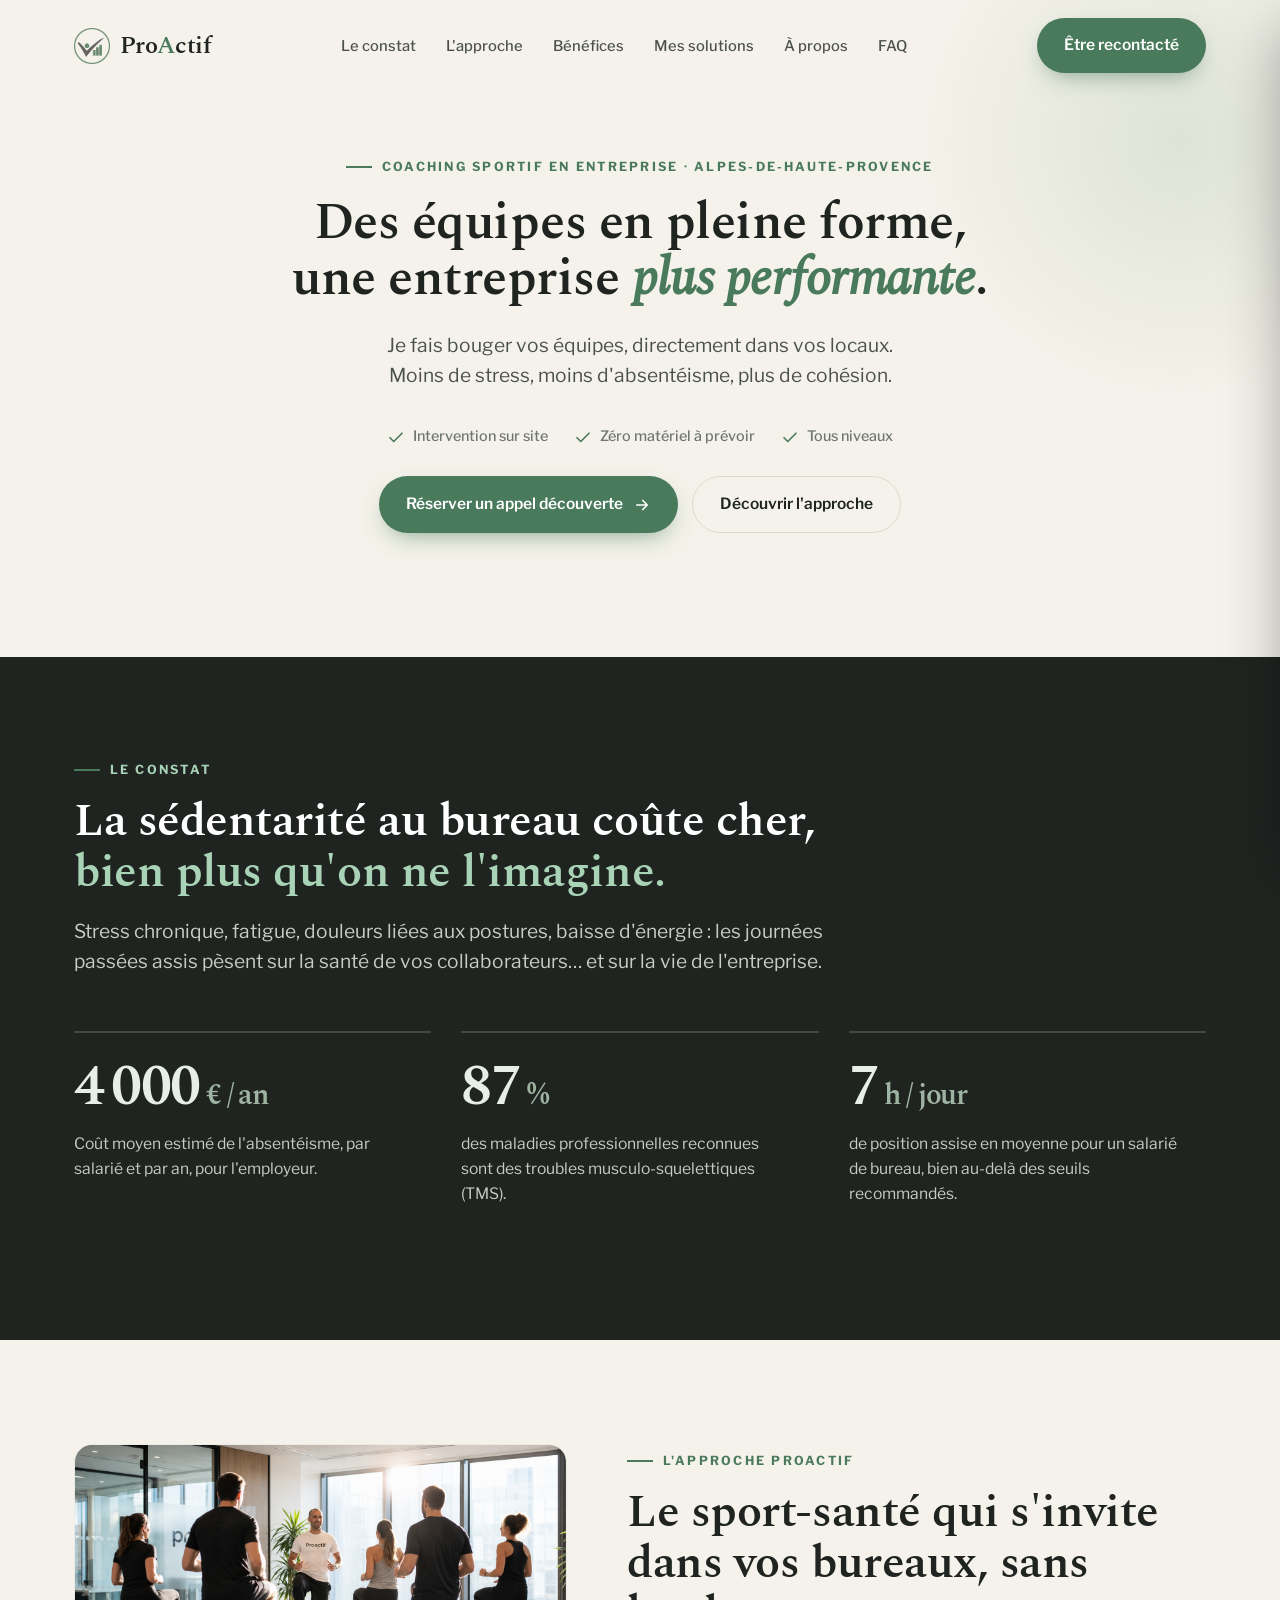
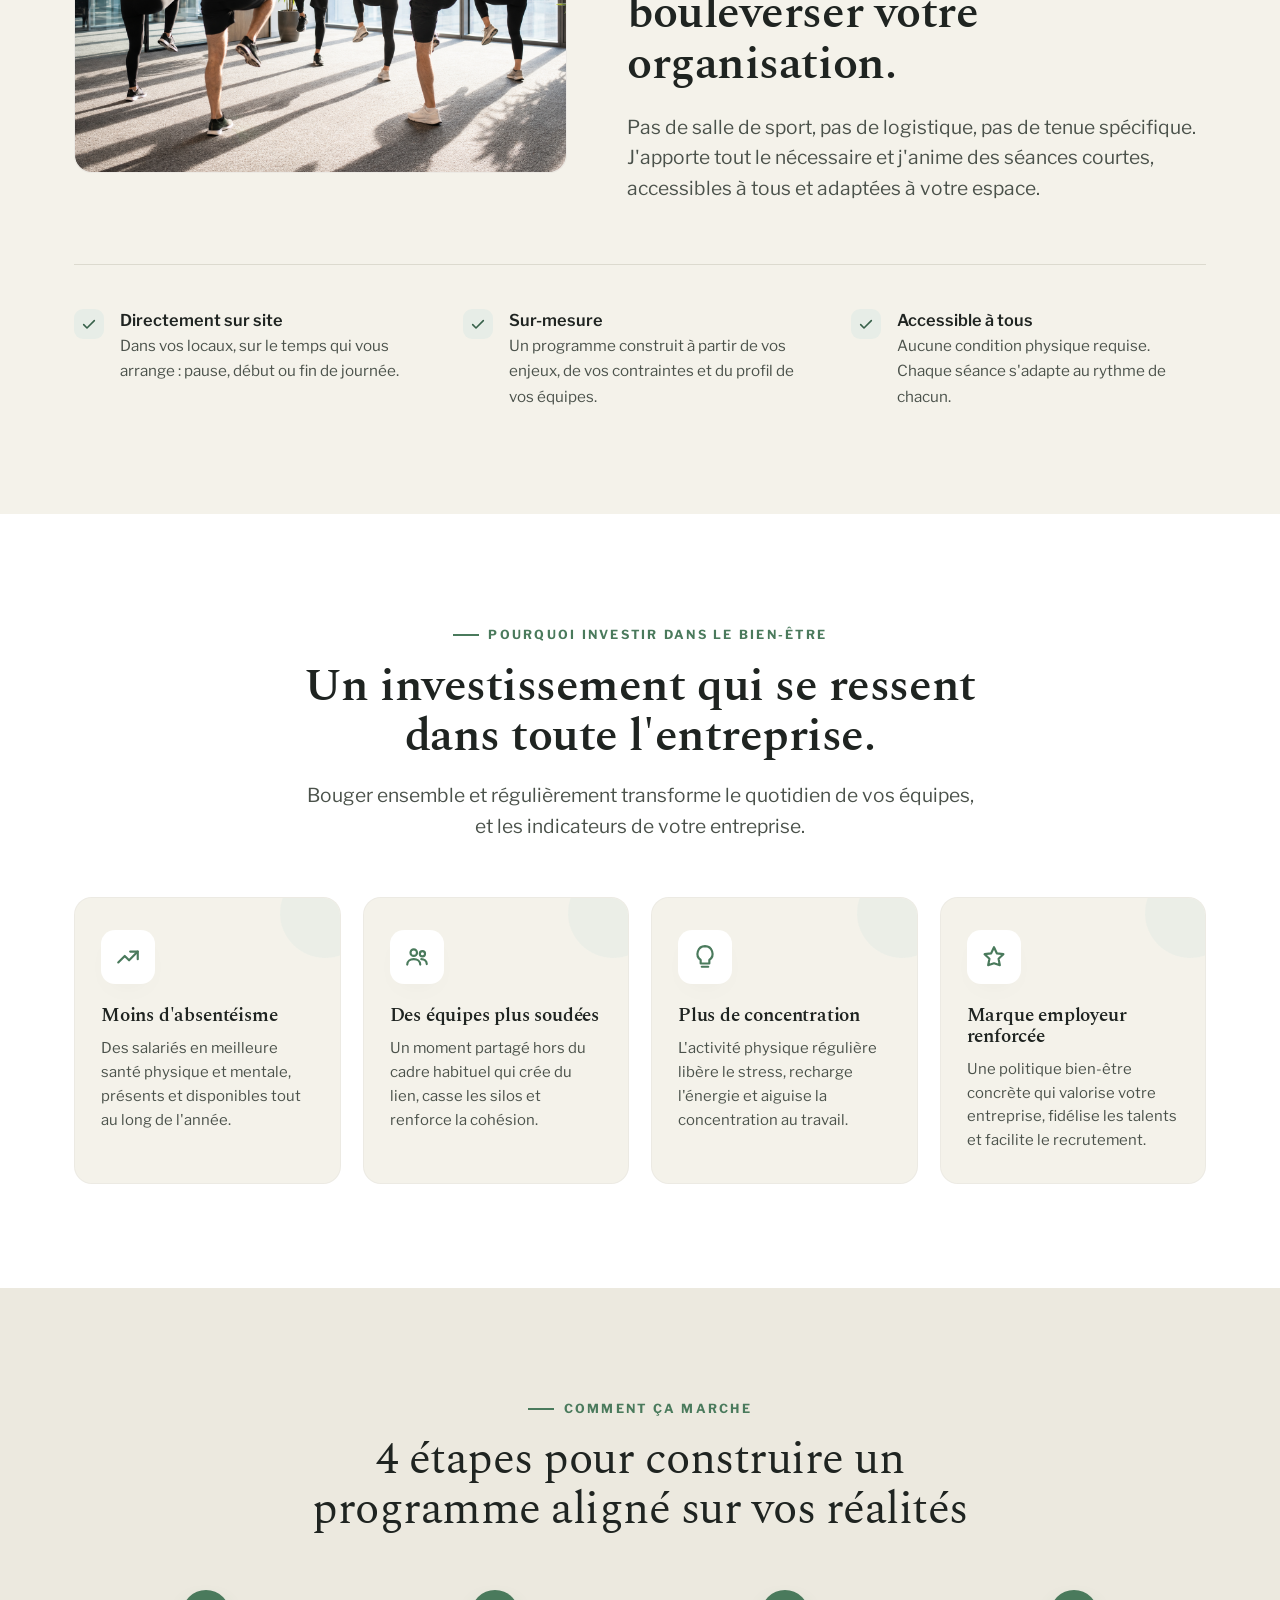
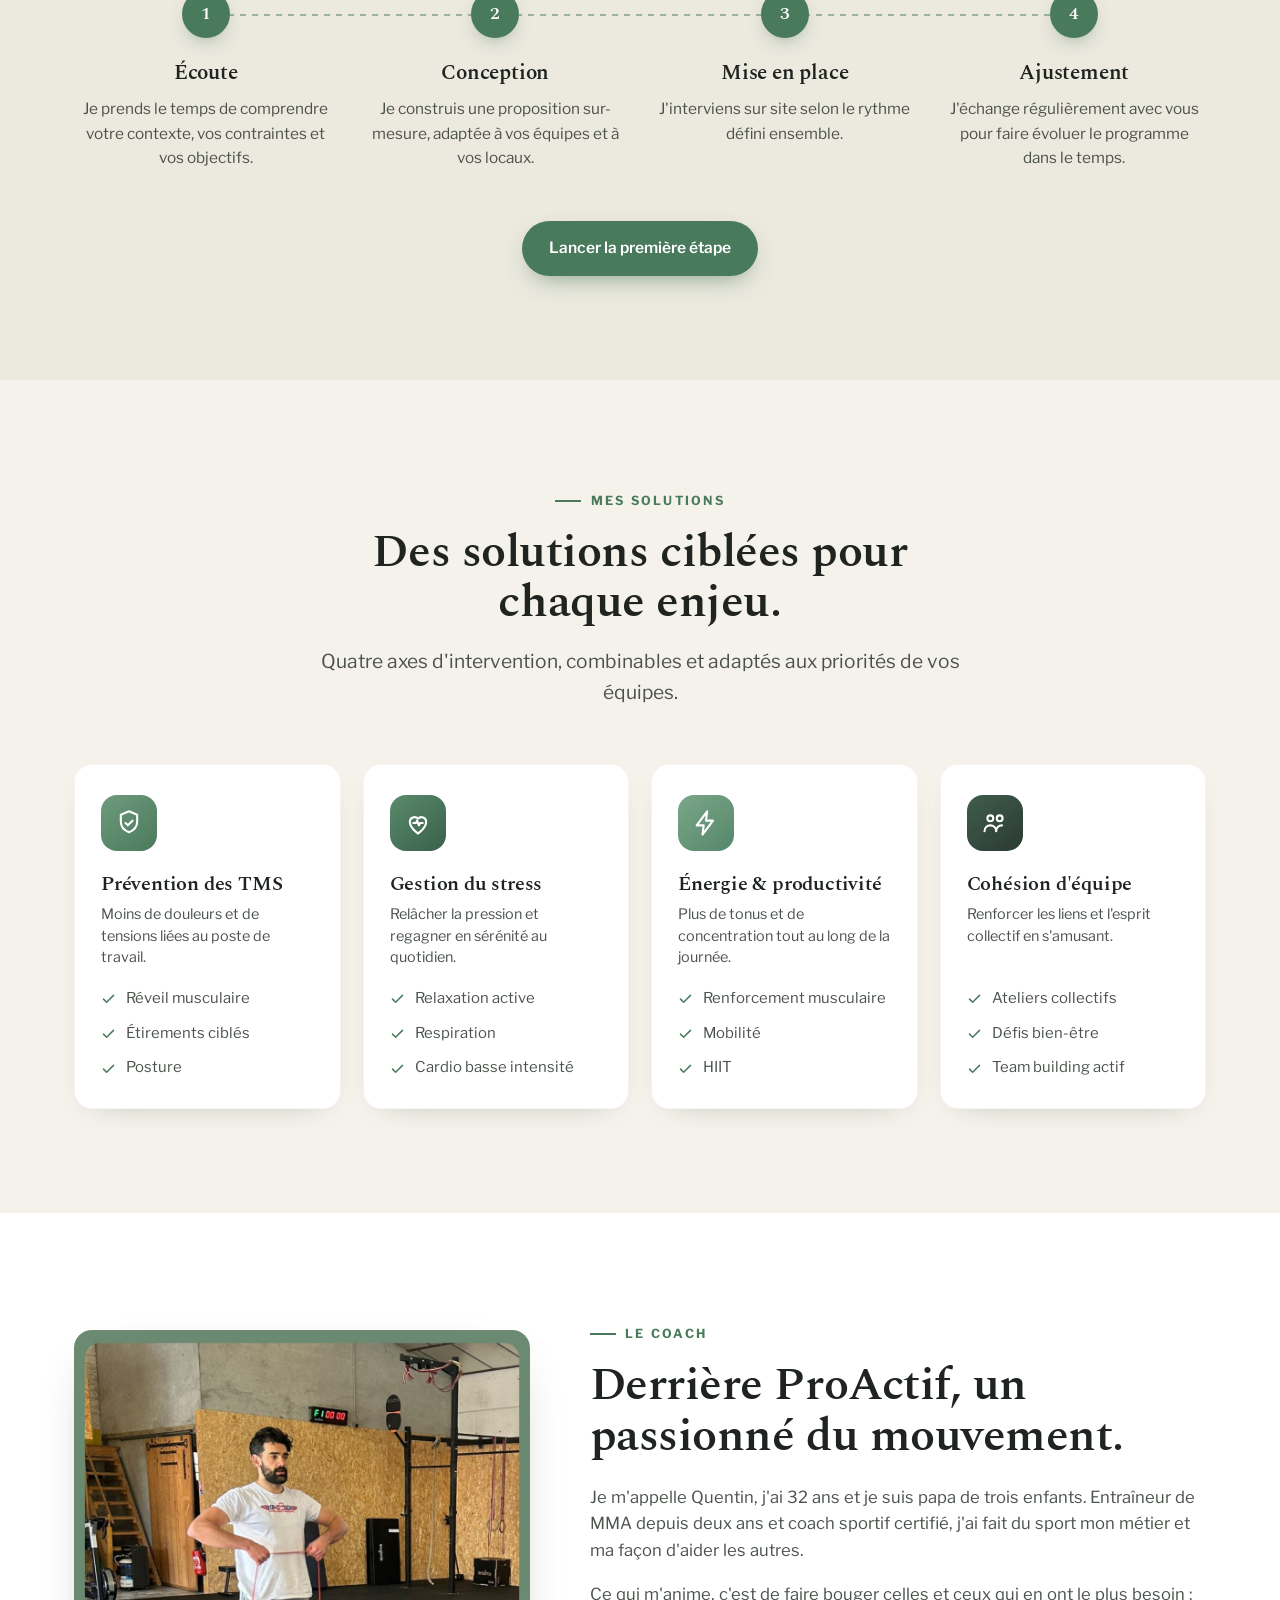
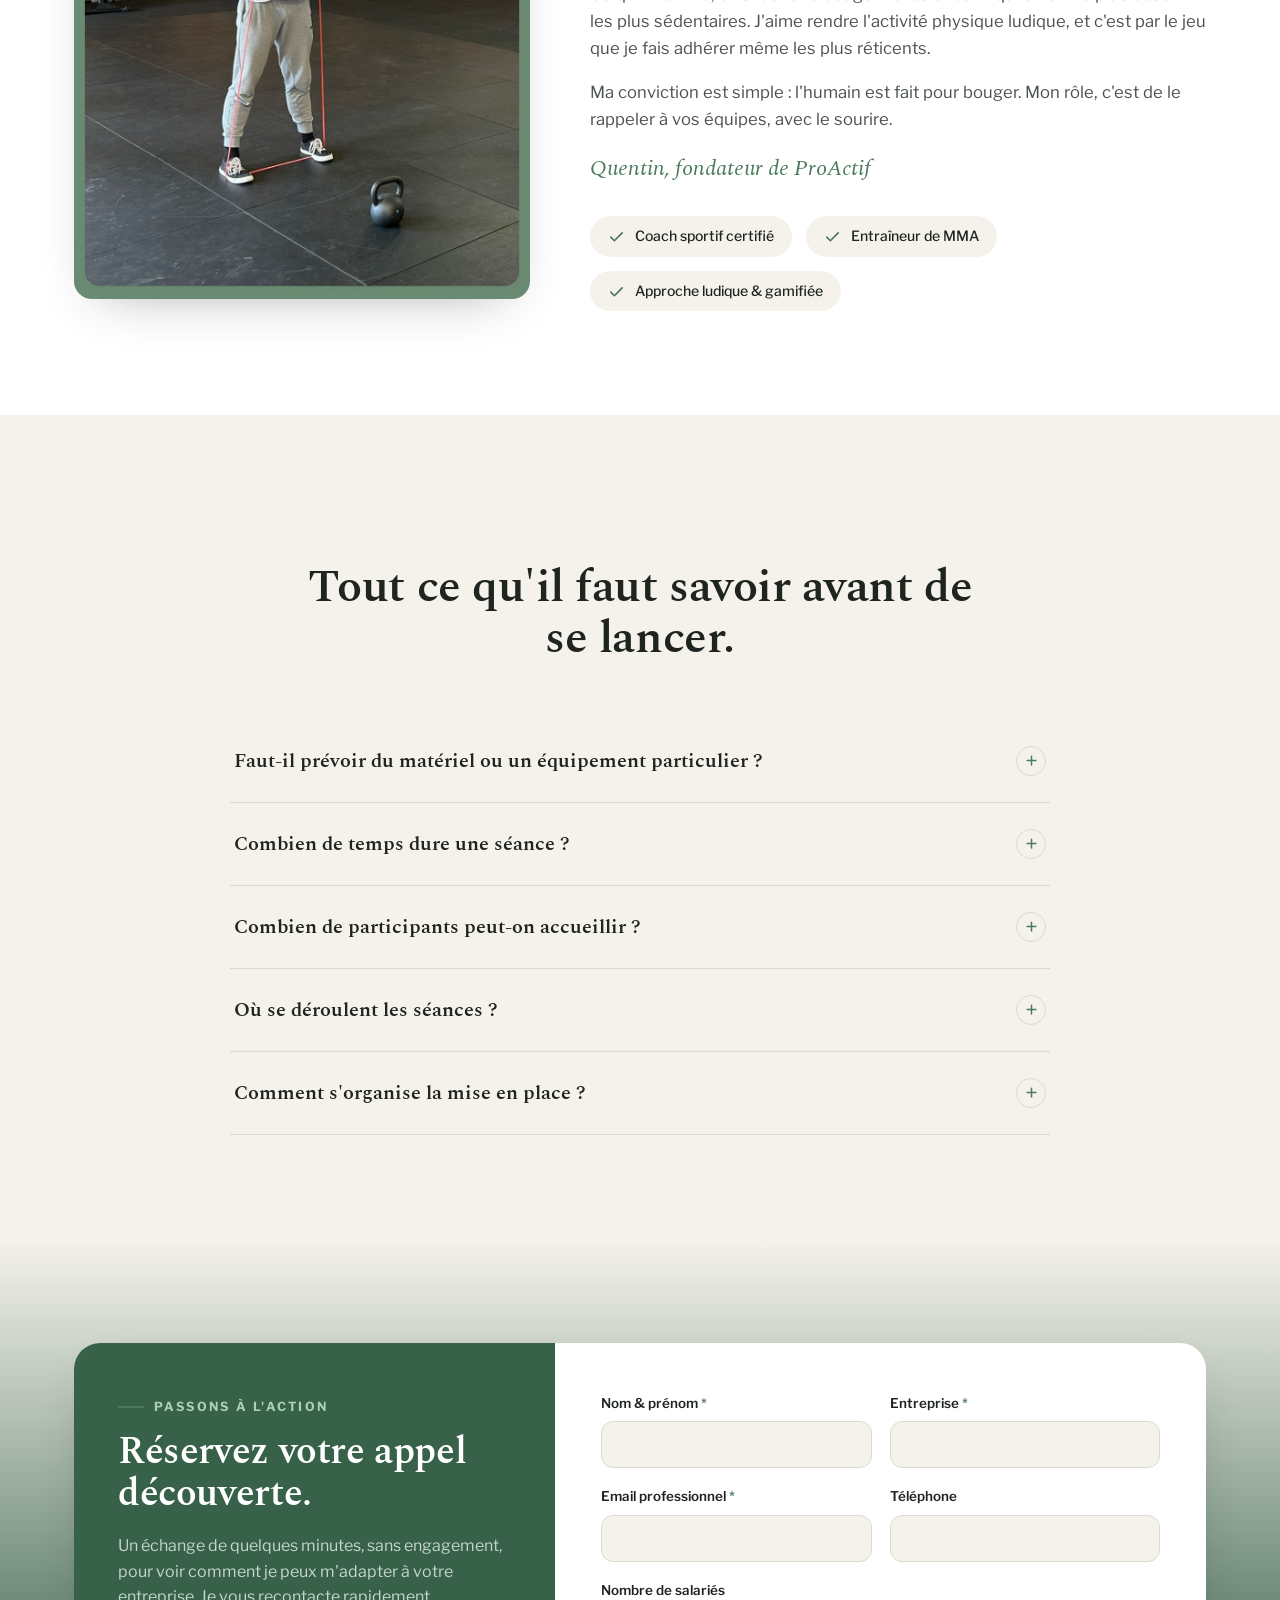
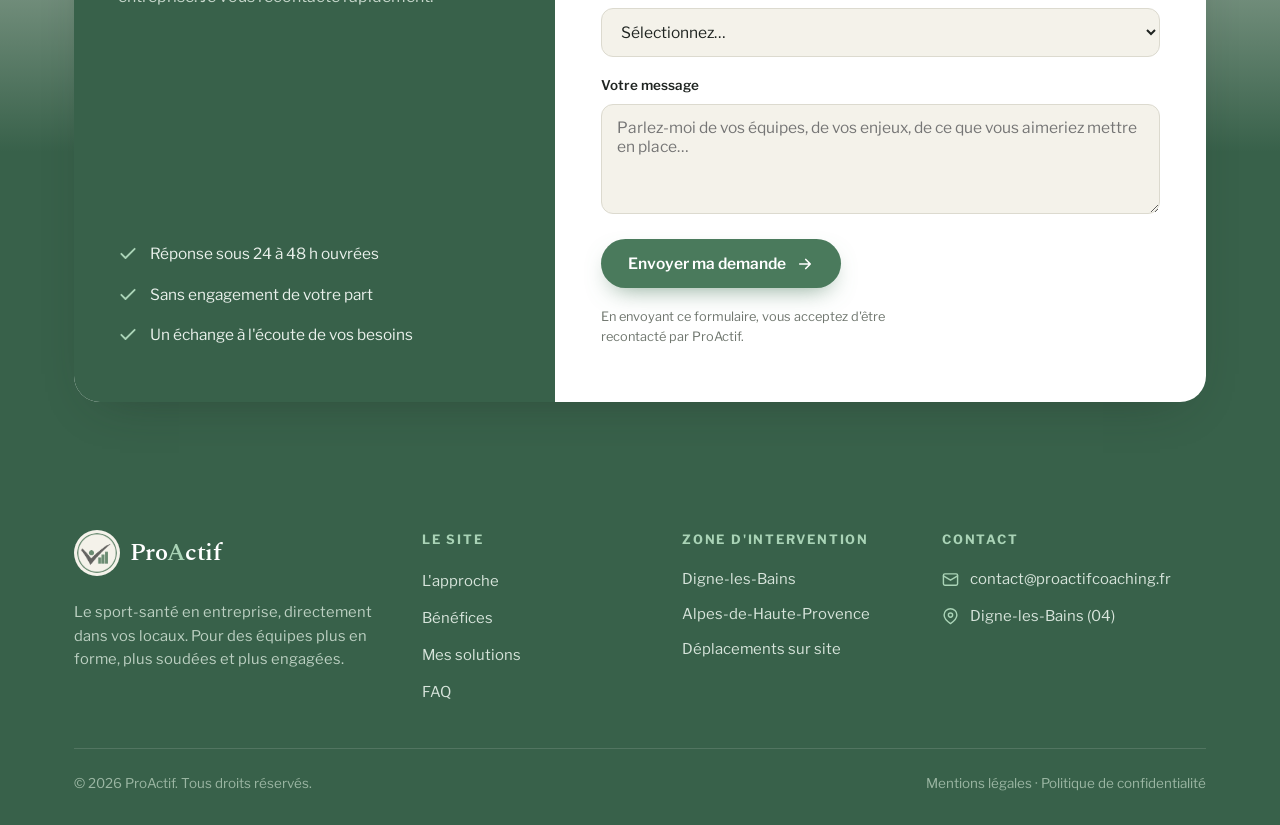
==== index.html @ 28e34057 "Retire le numero de telephone du site (non publie a la demande) Co-Authored-By: Claude Opus 4.8 <nor" ====
<!DOCTYPE html>
<html lang="fr">
<head>
<meta charset="UTF-8" />
<meta name="viewport" content="width=device-width, initial-scale=1.0" />
<meta name="google-site-verification" content="a2hM3xSmkwA9PFb4IS84Dh7Z_Mzz0i9jHQiiD2huwcw" />
<title>ProActif — Le sport en entreprise qui fait du bien à vos équipes</title>
<link rel="icon" type="image/png" href="/favicon.png" />
<link rel="shortcut icon" type="image/png" href="/favicon.png" />
<link rel="apple-touch-icon" href="/favicon.png" />
<meta name="description" content="ProActif intervient sur site pour animer des séances d'activité physique avec vos équipes. Moins de stress, moins d'absentéisme, plus de cohésion. Digne-les-Bains & Alpes-de-Haute-Provence." />

<!-- ============================================================
     POLICES — Spectral (serif display) + Libre Franklin (sans)
     ============================================================ -->
<link rel="stylesheet" href="/fonts/fonts.css" />

<style>
/* ============================================================
   1. TOKENS — Couleurs, typo, espacements de la marque ProActif
   ============================================================ */
:root{
  /* Palette */
  --green:        #4a7a5c;   /* vert ProActif (logo, accents) */
  --green-deep:   #38614a;   /* vert foncé (hover, fonds) */
  --green-soft:   #e7ede7;   /* vert très clair (fonds de cartes) */
  --green-tint:   #d8e2d9;
  --ink:          #1f2421;   /* anthracite (texte principal) */
  --ink-soft:     #4b524b;   /* texte secondaire */
  --muted:        #6f766e;   /* texte tertiaire */
  --cream:        #f4f2ea;   /* fond crème */
  --cream-deep:   #ece9df;
  --white:        #ffffff;
  --line:         #dcdacf;   /* filets / séparateurs */

  /* Typo */
  --serif: "Spectral", Georgia, "Times New Roman", serif;
  --sans:  "Libre Franklin", -apple-system, BlinkMacSystemFont, "Segoe UI", sans-serif;

  /* Mise en page */
  --maxw: 1180px;
  --radius: 18px;
  --radius-sm: 12px;
  --shadow: 0 18px 50px -28px rgba(31,36,33,.45);
  --shadow-soft: 0 10px 30px -22px rgba(31,36,33,.4);
  --ease: cubic-bezier(.22,.61,.36,1);
}

/* ============================================================
   2. RESET & BASE
   ============================================================ */
*{box-sizing:border-box;margin:0;padding:0}
html{scroll-behavior:smooth}
@media (prefers-reduced-motion: reduce){html{scroll-behavior:auto}}
body{
  font-family:var(--sans);
  color:var(--ink);
  background:var(--cream);
  line-height:1.6;
  -webkit-font-smoothing:antialiased;
  text-rendering:optimizeLegibility;
  overflow-x:hidden;
}
img{display:block;max-width:100%}
a{color:inherit;text-decoration:none}
button{font-family:inherit;cursor:pointer;border:none;background:none}
::selection{background:var(--green);color:#fff}

.wrap{max-width:var(--maxw);margin:0 auto;padding:0 24px}
section{position:relative}

/* Eyebrow / labels en capitales (style des intertitres de la marque) */
.eyebrow{
  font-family:var(--sans);
  font-weight:700;
  font-size:.78rem;
  letter-spacing:.18em;
  text-transform:uppercase;
  color:var(--green);
  display:inline-flex;
  align-items:center;
  gap:.6rem;
}
.eyebrow::before{
  content:"";width:26px;height:2px;background:var(--green);display:inline-block;
}

/* Titres */
h1,h2,h3{font-family:var(--serif);font-weight:600;line-height:1.1;letter-spacing:-.01em;color:var(--ink)}
.h-display{font-size:clamp(2.4rem,5.2vw,4.1rem);font-weight:600}
.h-section{font-size:clamp(1.9rem,3.6vw,2.9rem)}
.lead{font-size:clamp(1.05rem,1.5vw,1.25rem);color:var(--ink-soft);max-width:60ch}
.serif-em{color:var(--green);font-style:italic}

/* ============================================================
   3. BOUTONS — micro-interactions
   ============================================================ */
.btn{
  display:inline-flex;align-items:center;justify-content:center;gap:.6rem;
  font-family:var(--sans);font-weight:600;font-size:.97rem;
  padding:.95rem 1.7rem;border-radius:100px;
  transition:transform .25s var(--ease),box-shadow .25s var(--ease),background .25s var(--ease),color .25s var(--ease);
  will-change:transform;white-space:nowrap;
}
.btn svg{width:18px;height:18px;transition:transform .25s var(--ease)}
.btn-primary{background:var(--green);color:#fff;box-shadow:0 10px 24px -10px rgba(74,122,92,.7)}
.btn-primary:hover{background:var(--green-deep);transform:translateY(-2px);box-shadow:0 16px 30px -10px rgba(56,97,74,.65)}
.btn-primary:hover svg{transform:translateX(4px)}
.btn-ghost{background:transparent;color:var(--ink);border:1.5px solid var(--line)}
.btn-ghost:hover{border-color:var(--green);color:var(--green);transform:translateY(-2px)}
.btn-light{background:#fff;color:var(--ink);box-shadow:var(--shadow-soft)}
.btn-light:hover{transform:translateY(-2px);color:var(--green)}
.btn-on-dark{background:#fff;color:var(--green-deep)}
.btn-on-dark:hover{transform:translateY(-2px);box-shadow:0 16px 30px -12px rgba(0,0,0,.4)}

/* ============================================================
   4. LOGO / WORDMARK ProActif
   ============================================================ */
.brand{display:inline-flex;align-items:center;gap:.62rem}
.brand .word{font-family:var(--serif);font-weight:600;font-size:1.5rem;letter-spacing:-.02em;color:var(--ink);line-height:1}
.brand .word b{font-weight:600;color:var(--green)} /* le A en vert */
.brand .mark{width:36px;height:36px;flex:none;display:block}

/* ============================================================
   5. HEADER (sticky)
   ============================================================ */
header.site{
  position:fixed;top:0;left:0;right:0;z-index:100;
  transition:background .3s var(--ease),box-shadow .3s var(--ease),padding .3s var(--ease);
  padding:18px 0;
}
header.site.scrolled{
  background:rgba(244,242,234,.88);
  backdrop-filter:blur(14px);-webkit-backdrop-filter:blur(14px);
  box-shadow:0 1px 0 rgba(31,36,33,.07);
  padding:11px 0;
}
.nav-row{display:flex;align-items:center;justify-content:space-between;gap:24px}
.nav-links{display:flex;align-items:center;gap:30px;list-style:none}
.nav-links a{
  font-size:.92rem;font-weight:500;color:var(--ink-soft);position:relative;padding:4px 0;
  transition:color .2s var(--ease);
}
.nav-links a::after{
  content:"";position:absolute;left:0;bottom:-2px;height:2px;width:0;background:var(--green);
  transition:width .28s var(--ease);
}
.nav-links a:hover,.nav-links a.active{color:var(--ink)}
.nav-links a:hover::after,.nav-links a.active::after{width:100%}
.nav-cta{display:flex;align-items:center;gap:14px}

/* Hamburger mobile */
.burger{display:none;width:42px;height:42px;border-radius:10px;flex-direction:column;justify-content:center;align-items:center;gap:5px}
.burger span{width:22px;height:2px;background:var(--ink);border-radius:2px;transition:transform .3s var(--ease),opacity .3s var(--ease)}
.burger.open span:nth-child(1){transform:translateY(7px) rotate(45deg)}
.burger.open span:nth-child(2){opacity:0}
.burger.open span:nth-child(3){transform:translateY(-7px) rotate(-45deg)}

/* Menu mobile (drawer) */
.mobile-menu{
  position:fixed;inset:0 0 0 auto;width:min(86vw,360px);z-index:99;
  background:var(--cream);box-shadow:-20px 0 60px -30px rgba(0,0,0,.4);
  transform:translateX(100%);transition:transform .4s var(--ease);
  padding:96px 30px 40px;display:flex;flex-direction:column;gap:6px;
}
.mobile-menu.open{transform:translateX(0)}
.mobile-menu a{padding:14px 0;font-size:1.15rem;font-family:var(--serif);border-bottom:1px solid var(--line);color:var(--ink)}
.mobile-menu .btn{margin-top:20px}
.scrim{position:fixed;inset:0;background:rgba(31,36,33,.4);z-index:98;opacity:0;visibility:hidden;transition:opacity .3s,visibility .3s}
.scrim.open{opacity:1;visibility:visible}

/* ============================================================
   6. HERO
   ============================================================ */
.hero{padding:150px 0 90px;position:relative;overflow:hidden}
.hero-grid{display:block}
.hero-text{max-width:860px;margin:0 auto;text-align:center}
.hero .h-display{font-size:clamp(2.1rem,4.4vw,3.2rem)}
.hero-text .eyebrow{justify-content:center}
.hero .lead{margin-left:auto;margin-right:auto}
.hero-ctas{justify-content:center}
.hero-trust{justify-content:center}
.hero h1{margin:18px 0 22px}
.hero .lead{margin-bottom:34px}
.hero-ctas{display:flex;flex-wrap:wrap;gap:14px;margin-bottom:34px}
.hero-trust{display:flex;flex-wrap:wrap;gap:26px;align-items:center;color:var(--muted);font-size:.9rem;margin-bottom:28px}
.hero-trust .item{display:flex;align-items:center;gap:.5rem;font-weight:500}
.hero-trust svg{width:18px;height:18px;color:var(--green);flex:none}

.hero-visual{position:relative}
.hero-visual .frame{
  border-radius:var(--radius);overflow:hidden;background:#fff;
  box-shadow:var(--shadow);border:1px solid rgba(0,0,0,.04);
}
.hero-visual .frame img{width:100%;height:100%;object-fit:cover}
/* badge flottant sur le visuel */
.float-badge{
  position:absolute;left:-26px;bottom:34px;background:#fff;border-radius:16px;
  padding:16px 20px;box-shadow:var(--shadow);display:flex;align-items:center;gap:14px;
  border:1px solid rgba(0,0,0,.04);
}
.float-badge .num{font-family:var(--serif);font-size:1.9rem;color:var(--green);font-weight:600;line-height:1}
.float-badge .lbl{font-size:.78rem;color:var(--ink-soft);font-weight:500;max-width:13ch;line-height:1.3}
.hero-blob{position:absolute;width:520px;height:520px;border-radius:50%;background:radial-gradient(circle,rgba(74,122,92,.13),transparent 70%);top:-120px;right:-160px;z-index:-1}

/* ============================================================
   7. PROBLÈME (chiffres)
   ============================================================ */
.problem{padding:96px 0;background:var(--ink);color:#eef0ec}
.problem h2{color:#fff}
.problem .lead{color:#c7ccc6}
.problem-head{max-width:760px;margin-bottom:54px}
.stat-grid{display:grid;grid-template-columns:repeat(3,1fr);gap:30px}
.stat{
  border-top:2px solid rgba(255,255,255,.16);padding-top:26px;
}
.stat .big{font-family:var(--serif);font-size:clamp(2.6rem,5vw,3.6rem);font-weight:600;color:var(--green-soft);line-height:1;letter-spacing:-.02em}
.stat .big .unit{font-size:.5em;color:#9fb3a2}
.stat .desc{margin-top:14px;color:#c7ccc6;font-size:.98rem;max-width:30ch}
.problem .source{margin-top:38px;font-size:.8rem;color:#8d948c;font-style:italic}

/* ============================================================
   8. SOLUTION
   ============================================================ */
.solution{padding:104px 0}
.solution-grid{display:grid;grid-template-columns:.92fr 1.08fr;gap:60px;align-items:start}
.solution h2{margin:16px 0 22px}
.sol-list{list-style:none;display:flex;flex-direction:column;gap:18px;margin-top:30px}
.sol-list.sol-list-row{
  display:grid;grid-template-columns:repeat(3,1fr);gap:34px;
  margin-top:60px;padding-top:42px;border-top:1px solid var(--line);
}
.sol-list li{display:flex;gap:16px;align-items:flex-start}
.sol-list .tick{flex:none;width:30px;height:30px;border-radius:9px;background:var(--green-soft);display:grid;place-items:center;margin-top:2px}
.sol-list .tick svg{width:16px;height:16px;color:var(--green-deep)}
.sol-list strong{display:block;font-weight:600;color:var(--ink);font-size:1.02rem}
.sol-list span{color:var(--ink-soft);font-size:.95rem}

.sol-visual{position:relative;border-radius:var(--radius);overflow:hidden}
/* placeholder image clairement identifié */
.ph{
  position:relative;border-radius:var(--radius);overflow:hidden;
  background:
    repeating-linear-gradient(135deg,var(--cream-deep) 0 14px,var(--cream) 14px 28px);
  border:1px dashed var(--line);
  display:grid;place-items:center;color:var(--muted);
}
.ph .ph-tag{
  font-family:"SFMono-Regular",ui-monospace,Menlo,Consolas,monospace;
  font-size:.78rem;letter-spacing:.02em;background:rgba(255,255,255,.82);
  padding:8px 14px;border-radius:8px;border:1px solid var(--line);color:var(--ink-soft);
  text-align:center;max-width:80%;
}

/* ============================================================
   9. BÉNÉFICES (cartes)
   ============================================================ */
.benefits{padding:104px 0;background:var(--white)}
.section-head{max-width:680px;margin:0 auto 56px;text-align:center}
.section-head .lead{margin:18px auto 0}
.bene-grid{display:grid;grid-template-columns:repeat(4,1fr);gap:22px}
.bcard{
  background:var(--cream);border-radius:var(--radius);padding:32px 26px 30px;
  border:1px solid rgba(0,0,0,.03);position:relative;overflow:hidden;
  transition:transform .35s var(--ease),box-shadow .35s var(--ease);
}
.bcard:hover{transform:translateY(-6px);box-shadow:var(--shadow)}
.bcard .ic{width:54px;height:54px;border-radius:14px;background:#fff;display:grid;place-items:center;margin-bottom:22px;box-shadow:var(--shadow-soft)}
.bcard .ic svg{width:26px;height:26px;color:var(--green)}
.bcard h3{font-size:1.18rem;margin-bottom:10px}
.bcard p{font-size:.93rem;color:var(--ink-soft)}
.bcard .corner{position:absolute;right:-30px;top:-30px;width:90px;height:90px;border-radius:50%;background:var(--green-soft);opacity:.6;transition:transform .4s var(--ease)}
.bcard:hover .corner{transform:scale(1.5)}
.bcard>*{position:relative;z-index:1}

/* ============================================================
   10. COMMENT ÇA MARCHE (étapes)
   ============================================================ */
.process{padding:104px 0;background:var(--cream-deep)}
.steps{display:grid;grid-template-columns:repeat(4,1fr);gap:26px;position:relative;margin-top:54px}
.step{position:relative;text-align:center}
.step .n{
  font-family:var(--serif);font-size:1.1rem;font-weight:600;color:#fff;
  width:48px;height:48px;border-radius:50%;background:var(--green);display:grid;place-items:center;
  margin:0 auto 24px;position:relative;z-index:2;box-shadow:0 8px 20px -10px rgba(74,122,92,.8);
}
.step h3{font-size:1.3rem;margin-bottom:12px}
.step p{color:var(--ink-soft);font-size:.96rem;max-width:24ch;margin-left:auto;margin-right:auto}
/* ligne pointillée entre étapes */
.steps::before{
  content:"";position:absolute;top:24px;left:12.5%;right:12.5%;height:2px;
  background-image:linear-gradient(to right,var(--green) 50%,transparent 0);
  background-size:12px 2px;background-repeat:repeat-x;opacity:.5;z-index:1;
}

/* ============================================================
   11. FORMATS DE SÉANCES (cartes)
   ============================================================ */
.formats{padding:104px 0}
.fmt-grid{display:grid;grid-template-columns:repeat(4,1fr);gap:22px}
.fcard{
  background:var(--white);border-radius:var(--radius);
  box-shadow:var(--shadow-soft);border:1px solid rgba(0,0,0,.04);
  display:flex;flex-direction:column;padding:30px 26px 28px;
  transition:transform .35s var(--ease),box-shadow .35s var(--ease);
}
.fcard:hover{transform:translateY(-6px);box-shadow:var(--shadow)}
.fcard .chip{width:56px;height:56px;border-radius:16px;display:grid;place-items:center;margin-bottom:22px}
.fcard .chip.g1{background:linear-gradient(140deg,#6f9a7d,#4a7a5c)}
.fcard .chip.g2{background:linear-gradient(140deg,#5b8a6c,#38614a)}
.fcard .chip.g3{background:linear-gradient(140deg,#7aa688,#56876a)}
.fcard .chip.g4{background:linear-gradient(140deg,#3f5d4d,#2b3a31)}
.fcard .chip svg{width:28px;height:28px;color:#fff}
.fcard h3{font-size:1.22rem;margin-bottom:8px;line-height:1.2}
.fcard .pitch{font-size:.9rem;color:var(--ink-soft);margin-bottom:18px;line-height:1.5}
.fcard ul{list-style:none;display:flex;flex-direction:column;gap:11px;margin-top:auto}
.fcard li{display:flex;gap:10px;align-items:center;font-size:.93rem;color:var(--ink-soft)}
.fcard li svg{width:15px;height:15px;color:var(--green);flex:none}

/* ============================================================
   12. À PROPOS
   ============================================================ */
.about{padding:104px 0;background:var(--white)}
.about-grid{display:grid;grid-template-columns:.85fr 1.15fr;gap:60px;align-items:center}
.about-photo{aspect-ratio:4/5;border-radius:var(--radius)}
.about h2{margin:16px 0 22px}
.about p{color:var(--ink-soft);margin-bottom:18px;font-size:1.04rem}
.about .sign{font-family:var(--serif);font-size:1.4rem;color:var(--green);font-style:italic;margin-top:8px}
.about-creds{display:flex;flex-wrap:wrap;gap:14px;margin-top:30px}
.cred{display:flex;align-items:center;gap:10px;background:var(--cream);border-radius:100px;padding:9px 18px;font-size:.88rem;font-weight:500;color:var(--ink)}
.cred svg{width:17px;height:17px;color:var(--green)}

/* ============================================================
   13. TÉMOIGNAGES
   ============================================================ */
.testimonials{padding:104px 0;background:var(--ink);color:#eef0ec}
.testimonials h2{color:#fff}
.testimonials .section-head .lead{color:#c7ccc6}
.tg{display:grid;grid-template-columns:repeat(3,1fr);gap:24px}
.tcard{
  background:rgba(255,255,255,.05);border:1px solid rgba(255,255,255,.1);
  border-radius:var(--radius);padding:34px 30px;display:flex;flex-direction:column;
}
.tcard .quote-ic{font-family:var(--serif);font-size:3.4rem;line-height:.6;color:var(--green);height:32px}
.tcard blockquote{font-size:1.02rem;color:#e3e6e1;margin:14px 0 26px;flex:1;line-height:1.6}
.tcard .who{display:flex;align-items:center;gap:14px;margin-top:auto}
.tcard .ava{width:46px;height:46px;border-radius:50%;flex:none;background:repeating-linear-gradient(135deg,#3a463d 0 8px,#2f3a32 8px 16px);display:grid;place-items:center;font-family:ui-monospace,monospace;font-size:.6rem;color:#8d948c;text-align:center}
.tcard .who .nm{font-weight:600;color:#fff;font-size:.95rem;font-family:var(--sans)}
.tcard .who .rl{font-size:.82rem;color:#9fa69e}

/* ============================================================
   14. FAQ
   ============================================================ */
.faq{padding:104px 0}
.faq-wrap{max-width:820px;margin:0 auto}
.faq-item{border-bottom:1px solid var(--line)}
.faq-q{
  width:100%;display:flex;align-items:center;justify-content:space-between;gap:20px;
  padding:26px 4px;text-align:left;font-family:var(--serif);font-size:1.22rem;color:var(--ink);font-weight:600;
}
.faq-q .pm{flex:none;width:30px;height:30px;border-radius:50%;border:1.5px solid var(--line);display:grid;place-items:center;transition:background .25s,border-color .25s,transform .3s var(--ease)}
.faq-q .pm svg{width:15px;height:15px;color:var(--green);transition:transform .3s var(--ease)}
.faq-item.open .faq-q .pm{background:var(--green);border-color:var(--green)}
.faq-item.open .faq-q .pm svg{color:#fff;transform:rotate(45deg)}
.faq-a{overflow:hidden;max-height:0;transition:max-height .4s var(--ease)}
.faq-a p{padding:0 4px 26px;color:var(--ink-soft);font-size:1rem;max-width:68ch}

/* ============================================================
   15. CTA FINAL + FORMULAIRE
   ============================================================ */
.contact{padding:104px 0 0;background:linear-gradient(180deg,var(--cream),var(--green-deep) 62%)}
.contact-card{
  background:#fff;border-radius:26px;box-shadow:var(--shadow);overflow:hidden;
  display:grid;grid-template-columns:.85fr 1.15fr;
}
.contact-aside{background:var(--green-deep);color:#eaf1ec;padding:54px 44px;display:flex;flex-direction:column}
.contact-aside h2{color:#fff;font-size:clamp(1.8rem,3vw,2.4rem);margin-bottom:18px}
.contact-aside p{color:#c5d6ca;margin-bottom:30px}
.contact-aside .pts{list-style:none;display:flex;flex-direction:column;gap:16px;margin-top:auto}
.contact-aside .pts li{display:flex;gap:12px;align-items:flex-start;font-size:.96rem;color:#eaf1ec}
.contact-aside .pts svg{width:20px;height:20px;color:#a9d3b6;flex:none;margin-top:1px}

.form{padding:50px 46px 54px}
.form .row{display:grid;grid-template-columns:1fr 1fr;gap:18px}
.field{margin-bottom:18px;position:relative}
.field label{display:block;font-size:.84rem;font-weight:600;color:var(--ink);margin-bottom:7px}
.field label .req{color:var(--green)}
.field input,.field select,.field textarea{
  width:100%;font-family:var(--sans);font-size:.97rem;color:var(--ink);
  padding:13px 15px;border:1.5px solid var(--line);border-radius:12px;background:var(--cream);
  transition:border-color .2s,box-shadow .2s,background .2s;
}
.field textarea{resize:vertical;min-height:110px}
.field input:focus,.field select:focus,.field textarea:focus{
  outline:none;border-color:var(--green);background:#fff;box-shadow:0 0 0 4px rgba(74,122,92,.12);
}
.field.err input,.field.err select,.field.err textarea{border-color:#c0533f;background:#fcf2ef}
.field .msg{font-size:.78rem;color:#c0533f;margin-top:6px;display:none}
.field.err .msg{display:block}
.form-submit{margin-top:8px;display:flex;align-items:center;gap:18px;flex-wrap:wrap}
.form-note{font-size:.8rem;color:var(--muted);max-width:34ch}
.form-error{margin-top:14px;font-size:.86rem;color:#c0533f;background:#fcf2ef;border:1px solid #e7c4ba;border-radius:10px;padding:12px 14px}
.form-error a{color:#c0533f;text-decoration:underline}
/* message de confirmation */
.form-success{
  display:none;text-align:center;padding:40px 20px;
}
.form-success.show{display:block;animation:pop .5s var(--ease)}
.form-success .ck{width:74px;height:74px;border-radius:50%;background:var(--green-soft);display:grid;place-items:center;margin:0 auto 22px}
.form-success .ck svg{width:34px;height:34px;color:var(--green-deep)}
.form-success h3{font-size:1.7rem;margin-bottom:12px}
.form-success p{color:var(--ink-soft);max-width:44ch;margin:0 auto}
@keyframes pop{from{opacity:0;transform:scale(.94)}to{opacity:1;transform:scale(1)}}

/* ============================================================
   16. FOOTER
   ============================================================ */
footer.site{background:var(--green-deep);color:#d7e4db;padding:64px 0 30px}
.foot-grid{display:grid;grid-template-columns:1.4fr 1fr 1fr 1.2fr;gap:40px;padding-bottom:44px;border-bottom:1px solid rgba(255,255,255,.13)}
footer .brand .word{color:#fff}
footer .brand .word b{color:#a9d3b6}
footer .brand .mark{width:46px;height:46px;background:var(--cream);border-radius:50%;padding:3px}
.foot-about{margin-top:18px;color:#bcd0c2;font-size:.92rem;max-width:34ch}
footer h4{font-family:var(--sans);font-size:.8rem;letter-spacing:.14em;text-transform:uppercase;color:#a9d3b6;margin-bottom:18px;font-weight:700}
footer ul{list-style:none;display:flex;flex-direction:column;gap:11px}
footer ul a,footer .ci{color:#d7e4db;font-size:.93rem;transition:color .2s}
footer ul a:hover{color:#fff}
.foot-contact .ci{display:flex;gap:11px;align-items:flex-start;margin-bottom:13px}
.foot-contact .ci svg{width:17px;height:17px;color:#a9d3b6;flex:none;margin-top:3px}
.foot-bottom{display:flex;justify-content:space-between;align-items:center;gap:18px;flex-wrap:wrap;padding-top:24px;font-size:.84rem;color:#9bb6a3}
.foot-bottom a{color:#9bb6a3}
.foot-bottom a:hover{color:#fff}

/* ============================================================
   17. ANIMATIONS AU SCROLL
   ============================================================ */
.reveal{opacity:0;transform:translateY(26px);transition:opacity .7s var(--ease),transform .7s var(--ease)}
.reveal.in{opacity:1;transform:none}
.reveal.d1{transition-delay:.08s}
.reveal.d2{transition-delay:.16s}
.reveal.d3{transition-delay:.24s}
.reveal.d4{transition-delay:.32s}
@media (prefers-reduced-motion: reduce){
  .reveal{opacity:1!important;transform:none!important}
}

/* ============================================================
   18. RESPONSIVE
   ============================================================ */
@media (max-width:1000px){
  .hero-grid,.solution-grid,.about-grid{grid-template-columns:1fr;gap:44px}
  .hero-visual{order:-1}
  .bene-grid{grid-template-columns:repeat(2,1fr)}
  .fmt-grid{grid-template-columns:repeat(2,1fr)}
  .contact-card{grid-template-columns:1fr}
}
@media (max-width:860px){
  .nav-links,.nav-cta .btn{display:none}
  .burger{display:flex}
  .stat-grid,.steps,.tg{grid-template-columns:1fr}
  .sol-list.sol-list-row{grid-template-columns:1fr;gap:22px}
  .steps::before{display:none}
  .foot-grid{grid-template-columns:1fr 1fr;gap:34px}
}
@media (max-width:560px){
  .hero{padding:124px 0 70px}
  .bene-grid{grid-template-columns:1fr}
  .fmt-grid{grid-template-columns:1fr}
  .form .row{grid-template-columns:1fr}
  .form,.contact-aside{padding:36px 26px}
  .foot-grid{grid-template-columns:1fr}
  .float-badge{left:0}
}
</style>
</head>
<body>

<!-- ============================================================
     HEADER
     ============================================================ -->
<header class="site" id="site-header">
  <div class="wrap nav-row">
    <a href="#hero" class="brand" aria-label="ProActif — accueil">
      <img class="mark" src="assets/logo-proactif.png" alt="" aria-hidden="true" />
      <span class="word">Pro<b>A</b>ctif</span>
    </a>

    <nav>
      <ul class="nav-links">
        <li><a href="#probleme">Le constat</a></li>
        <li><a href="#solution">L'approche</a></li>
        <li><a href="#benefices">Bénéfices</a></li>
        <li><a href="#formats">Mes solutions</a></li>
        <li><a href="#apropos">À propos</a></li>
        <li><a href="#faq">FAQ</a></li>
      </ul>
    </nav>

    <div class="nav-cta">
      <a href="#contact" class="btn btn-primary">Être recontacté</a>
      <button class="burger" id="burger" aria-label="Ouvrir le menu" aria-expanded="false">
        <span></span><span></span><span></span>
      </button>
    </div>
  </div>
</header>

<!-- Menu mobile -->
<div class="scrim" id="scrim"></div>
<aside class="mobile-menu" id="mobile-menu">
  <a href="#probleme">Le constat</a>
  <a href="#solution">L'approche</a>
  <a href="#benefices">Bénéfices</a>
  <a href="#formats">Mes solutions</a>
  <a href="#apropos">À propos</a>
  <a href="#faq">FAQ</a>
  <a href="#contact" class="btn btn-primary">Réserver un appel découverte</a>
</aside>

<!-- ============================================================
     HERO
     ============================================================ -->
<section class="hero" id="hero">
  <div class="hero-blob"></div>
  <div class="wrap hero-grid">
    <div class="hero-text">
      <span class="eyebrow reveal">Coaching sportif en entreprise · Alpes-de-Haute-Provence</span>
      <h1 class="h-display reveal d1">Des équipes en pleine&nbsp;forme,<br/>une entreprise <span class="serif-em">plus performante</span>.</h1>
      <p class="lead reveal d2">Je fais bouger vos équipes, directement dans vos locaux.<br/>Moins de stress, moins d'absentéisme, plus de cohésion.</p>
      <div class="hero-trust reveal d3">
        <span class="item"><svg viewBox="0 0 24 24" fill="none" stroke="currentColor" stroke-width="2.2" stroke-linecap="round" stroke-linejoin="round"><path d="M20 7L9 18l-5-5"/></svg>Intervention sur site</span>
        <span class="item"><svg viewBox="0 0 24 24" fill="none" stroke="currentColor" stroke-width="2.2" stroke-linecap="round" stroke-linejoin="round"><path d="M20 7L9 18l-5-5"/></svg>Zéro matériel à prévoir</span>
        <span class="item"><svg viewBox="0 0 24 24" fill="none" stroke="currentColor" stroke-width="2.2" stroke-linecap="round" stroke-linejoin="round"><path d="M20 7L9 18l-5-5"/></svg>Tous niveaux</span>
      </div>
      <div class="hero-ctas reveal d4">
        <a href="#contact" class="btn btn-primary">
          Réserver un appel découverte
          <svg viewBox="0 0 24 24" fill="none" stroke="currentColor" stroke-width="2.2" stroke-linecap="round" stroke-linejoin="round"><path d="M5 12h14M13 6l6 6-6 6"/></svg>
        </a>
        <a href="#solution" class="btn btn-ghost">Découvrir l'approche</a>
      </div>
    </div>
  </div>
</section>

<!-- ============================================================
     PROBLÈME — chiffres marquants
     ============================================================ -->
<section class="problem" id="probleme">
  <div class="wrap">
    <div class="problem-head">
      <span class="eyebrow reveal" style="color:#a9d3b6">Le constat</span>
      <h2 class="h-section reveal d1" style="margin-top:16px">La sédentarité au bureau coûte cher, <span style="color:#a9d3b6">bien plus qu'on ne l'imagine.</span></h2>
      <p class="lead reveal d2" style="margin-top:18px">Stress chronique, fatigue, douleurs liées aux postures, baisse d'énergie : les journées passées assis pèsent sur la santé de vos collaborateurs… et sur la vie de l'entreprise.</p>
    </div>
    <div class="stat-grid">
      <div class="stat reveal">
        <div class="big"><span data-count="4000" data-sep>0</span><span class="unit"> € / an</span></div>
        <p class="desc">Coût moyen estimé de l'absentéisme, par salarié et par an, pour l'employeur.</p>
      </div>
      <div class="stat reveal d1">
        <div class="big"><span data-count="87">0</span><span class="unit"> %</span></div>
        <p class="desc">des maladies professionnelles reconnues sont des troubles musculo-squelettiques (TMS).</p>
      </div>
      <div class="stat reveal d2">
        <div class="big"><span data-count="7">0</span><span class="unit"> h / jour</span></div>
        <p class="desc">de position assise en moyenne pour un salarié de bureau, bien au-delà des seuils recommandés.</p>
      </div>
    </div>
    <p class="source reveal">
</p>
  </div>
</section>

<!-- ============================================================
     SOLUTION — l'approche ProActif
     ============================================================ -->
<section class="solution" id="solution">
  <div class="wrap">
    <div class="solution-grid">
    <div class="sol-visual reveal">
      <div class="frame" style="border-radius:var(--radius);overflow:hidden;background:#f6f4ee;box-shadow:var(--shadow);border:1px solid rgba(0,0,0,.04)">
        <img src="assets/approche-seance.png" alt="Séance de sport collective animée par un coach ProActif dans les locaux d'une entreprise" style="width:100%;height:100%;object-fit:cover;display:block" />
      </div>
    </div>
    <div class="sol-text">
      <span class="eyebrow reveal">L'approche ProActif</span>
      <h2 class="h-section reveal d1">Le sport-santé qui s'invite dans vos bureaux, sans bouleverser votre organisation.</h2>
      <p class="lead reveal d2">Pas de salle de sport, pas de logistique, pas de tenue spécifique. 
J'apporte tout le nécessaire et j'anime des séances courtes, accessibles à tous et adaptées à votre espace.</p>
    </div>
    </div>
    <ul class="sol-list sol-list-row">
      <li class="reveal d2"><span class="tick"><svg viewBox="0 0 24 24" fill="none" stroke="currentColor" stroke-width="2.4" stroke-linecap="round" stroke-linejoin="round"><path d="M20 7L9 18l-5-5"/></svg></span><div><strong>Directement sur site</strong><span>Dans vos locaux, sur le temps qui vous arrange : pause, début ou fin de journée.</span></div></li>
      <li class="reveal d3"><span class="tick"><svg viewBox="0 0 24 24" fill="none" stroke="currentColor" stroke-width="2.4" stroke-linecap="round" stroke-linejoin="round"><path d="M20 7L9 18l-5-5"/></svg></span><div><strong>Sur-mesure</strong><span>Un programme construit à partir de vos enjeux, de vos contraintes et du profil de vos équipes.</span></div></li>
      <li class="reveal d4"><span class="tick"><svg viewBox="0 0 24 24" fill="none" stroke="currentColor" stroke-width="2.4" stroke-linecap="round" stroke-linejoin="round"><path d="M20 7L9 18l-5-5"/></svg></span><div><strong>Accessible à tous</strong><span>Aucune condition physique requise. Chaque séance s'adapte au rythme de chacun.</span></div></li>
    </ul>
  </div>
</section>

<!-- ============================================================
     BÉNÉFICES — cartes
     ============================================================ -->
<section class="benefits" id="benefices">
  <div class="wrap">
    <div class="section-head">
      <span class="eyebrow reveal" style="justify-content:center">Pourquoi investir dans le bien-être</span>
      <h2 class="h-section reveal d1" style="margin-top:16px">Un investissement qui se ressent dans toute l'entreprise.</h2>
      <p class="lead reveal d2">Bouger ensemble et régulièrement transforme le quotidien de vos équipes, et les indicateurs de votre entreprise.</p>
    </div>
    <div class="bene-grid">
      <div class="bcard reveal"><div class="corner"></div>
        <div class="ic"><svg viewBox="0 0 24 24" fill="none" stroke="currentColor" stroke-width="2" stroke-linecap="round" stroke-linejoin="round"><path d="M3 17l6-6 4 4 8-8"/><path d="M14 7h7v7"/></svg></div>
        <h3>Moins d'absentéisme</h3>
        <p>Des salariés en meilleure santé physique et mentale, présents et disponibles tout au long de l'année.</p>
      </div>
      <div class="bcard reveal d1"><div class="corner"></div>
        <div class="ic"><svg viewBox="0 0 24 24" fill="none" stroke="currentColor" stroke-width="2" stroke-linecap="round" stroke-linejoin="round"><circle cx="9" cy="8" r="3"/><circle cx="17" cy="9" r="2.4"/><path d="M3 19c0-3 2.7-5 6-5s6 2 6 5"/><path d="M16 14c2.5 0 5 1.6 5 4.5"/></svg></div>
        <h3>Des équipes plus soudées</h3>
        <p>Un moment partagé hors du cadre habituel qui crée du lien, casse les silos et renforce la cohésion.</p>
      </div>
      <div class="bcard reveal d2"><div class="corner"></div>
        <div class="ic"><svg viewBox="0 0 24 24" fill="none" stroke="currentColor" stroke-width="2" stroke-linecap="round" stroke-linejoin="round"><path d="M12 2a7 7 0 0 0-4 12.7V18h8v-3.3A7 7 0 0 0 12 2z"/><path d="M9 21h6"/></svg></div>
        <h3>Plus de concentration</h3>
        <p>L'activité physique régulière libère le stress, recharge l'énergie et aiguise la concentration au travail.</p>
      </div>
      <div class="bcard reveal d3"><div class="corner"></div>
        <div class="ic"><svg viewBox="0 0 24 24" fill="none" stroke="currentColor" stroke-width="2" stroke-linecap="round" stroke-linejoin="round"><path d="M12 3l2.6 5.6 6.1.8-4.5 4.2 1.2 6L12 17.8 6.6 19.6l1.2-6L3.3 9.4l6.1-.8z"/></svg></div>
        <h3>Marque employeur renforcée</h3>
        <p>Une politique bien-être concrète qui valorise votre entreprise, fidélise les talents et facilite le recrutement.</p>
      </div>
    </div>
  </div>
</section>

<!-- ============================================================
     COMMENT ÇA MARCHE — 3 étapes
     ============================================================ -->
<section class="process" id="process">
  <div class="wrap">
    <div class="section-head">
      <span class="eyebrow reveal" style="justify-content:center">Comment ça marche</span>
      <h2 class="h-section reveal d1" style="margin: 16px auto 0; max-width: 720px; font-size: clamp(2rem, 5vw, 45px); text-align: center; font-weight: 100; font-family: Spectral; letter-spacing: -0.5px">4 étapes pour construire un programme aligné sur vos réalités</h2>
    </div>
    <div class="steps">
      <div class="step reveal">
        <div class="n">1</div>
        <h3>Écoute</h3>
        <p>Je prends le temps de comprendre votre contexte, vos contraintes et vos objectifs.</p>
      </div>
      <div class="step reveal d1">
        <div class="n">2</div>
        <h3>Conception</h3>
        <p>Je construis une proposition sur-mesure, adaptée à vos équipes et à vos locaux.</p>
      </div>
      <div class="step reveal d2">
        <div class="n">3</div>
        <h3>Mise en place</h3>
        <p>J'interviens sur site selon le rythme défini ensemble.</p>
      </div>
      <div class="step reveal d3">
        <div class="n">4</div>
        <h3>Ajustement</h3>
        <p>J'échange régulièrement avec vous pour faire évoluer le programme dans le temps.</p>
      </div>
    </div>
    <div style="text-align:center;margin-top:50px" class="reveal d2">
      <a href="#contact" class="btn btn-primary">Lancer la première étape</a>
    </div>
  </div>
</section>

<!-- ============================================================
     FORMATS DE SÉANCES — 3 cartes (aucun prix)
     ============================================================ -->
<section class="formats" id="formats">
  <div class="wrap">
    <div class="section-head">
      <span class="eyebrow reveal" style="justify-content:center">Mes solutions</span>
      <h2 class="h-section reveal d1" style="margin-top:16px">Des solutions ciblées pour chaque enjeu.</h2>
      <p class="lead reveal d2">Quatre axes d'intervention, combinables et adaptés aux priorités de vos équipes.</p>
    </div>
    <div class="fmt-grid">
      <div class="fcard reveal">
        <div class="chip g1">
          <svg viewBox="0 0 24 24" fill="none" stroke="currentColor" stroke-width="1.8" stroke-linecap="round" stroke-linejoin="round"><path d="M12 2l7 3v6c0 4.4-3 7.4-7 9-4-1.6-7-4.6-7-9V5z"/><path d="M9 12l2 2 4-4"/></svg>
        </div>
        <h3>Prévention des TMS</h3>
        <p class="pitch">Moins de douleurs et de tensions liées au poste de travail.</p>
        <ul>
          <li><svg viewBox="0 0 24 24" fill="none" stroke="currentColor" stroke-width="2.4" stroke-linecap="round" stroke-linejoin="round"><path d="M20 7L9 18l-5-5"/></svg>Réveil musculaire</li>
          <li><svg viewBox="0 0 24 24" fill="none" stroke="currentColor" stroke-width="2.4" stroke-linecap="round" stroke-linejoin="round"><path d="M20 7L9 18l-5-5"/></svg>Étirements ciblés</li>
          <li><svg viewBox="0 0 24 24" fill="none" stroke="currentColor" stroke-width="2.4" stroke-linecap="round" stroke-linejoin="round"><path d="M20 7L9 18l-5-5"/></svg>Posture</li>
        </ul>
      </div>
      <div class="fcard reveal d1">
        <div class="chip g2">
          <svg viewBox="0 0 24 24" fill="none" stroke="currentColor" stroke-width="1.8" stroke-linecap="round" stroke-linejoin="round"><path d="M12 21s-7-4.5-7-10a4 4 0 0 1 7-2.6A4 4 0 0 1 19 11c0 5.5-7 10-7 10z"/><path d="M8 12h2.2l1-2 1.6 4 1-2H16"/></svg>
        </div>
        <h3>Gestion du stress</h3>
        <p class="pitch">Relâcher la pression et regagner en sérénité au quotidien.</p>
        <ul>
          <li><svg viewBox="0 0 24 24" fill="none" stroke="currentColor" stroke-width="2.4" stroke-linecap="round" stroke-linejoin="round"><path d="M20 7L9 18l-5-5"/></svg>Relaxation active</li>
          <li><svg viewBox="0 0 24 24" fill="none" stroke="currentColor" stroke-width="2.4" stroke-linecap="round" stroke-linejoin="round"><path d="M20 7L9 18l-5-5"/></svg>Respiration</li>
          <li><svg viewBox="0 0 24 24" fill="none" stroke="currentColor" stroke-width="2.4" stroke-linecap="round" stroke-linejoin="round"><path d="M20 7L9 18l-5-5"/></svg>Cardio basse intensité</li>
        </ul>
      </div>
      <div class="fcard reveal d2">
        <div class="chip g3">
          <svg viewBox="0 0 24 24" fill="none" stroke="currentColor" stroke-width="1.8" stroke-linecap="round" stroke-linejoin="round"><path d="M13 2L4 14h6l-1 8 9-12h-6z"/></svg>
        </div>
        <h3>Énergie & productivité</h3>
        <p class="pitch">Plus de tonus et de concentration tout au long de la journée.</p>
        <ul>
          <li><svg viewBox="0 0 24 24" fill="none" stroke="currentColor" stroke-width="2.4" stroke-linecap="round" stroke-linejoin="round"><path d="M20 7L9 18l-5-5"/></svg>Renforcement musculaire</li>
          <li><svg viewBox="0 0 24 24" fill="none" stroke="currentColor" stroke-width="2.4" stroke-linecap="round" stroke-linejoin="round"><path d="M20 7L9 18l-5-5"/></svg>Mobilité</li>
          <li><svg viewBox="0 0 24 24" fill="none" stroke="currentColor" stroke-width="2.4" stroke-linecap="round" stroke-linejoin="round"><path d="M20 7L9 18l-5-5"/></svg>HIIT</li>
        </ul>
      </div>
      <div class="fcard reveal d3">
        <div class="chip g4">
          <svg viewBox="0 0 24 24" fill="none" stroke="currentColor" stroke-width="1.8" stroke-linecap="round" stroke-linejoin="round"><circle cx="8" cy="8" r="2.5"/><circle cx="16" cy="8" r="2.5"/><path d="M3 19c0-3 2.2-5 5-5s5 2 5 5M13 19c0-3 2.2-5 5-5"/></svg>
        </div>
        <h3>Cohésion d'équipe</h3>
        <p class="pitch">Renforcer les liens et l'esprit collectif en s'amusant.</p>
        <ul>
          <li><svg viewBox="0 0 24 24" fill="none" stroke="currentColor" stroke-width="2.4" stroke-linecap="round" stroke-linejoin="round"><path d="M20 7L9 18l-5-5"/></svg>Ateliers collectifs</li>
          <li><svg viewBox="0 0 24 24" fill="none" stroke="currentColor" stroke-width="2.4" stroke-linecap="round" stroke-linejoin="round"><path d="M20 7L9 18l-5-5"/></svg>Défis bien-être</li>
          <li><svg viewBox="0 0 24 24" fill="none" stroke="currentColor" stroke-width="2.4" stroke-linecap="round" stroke-linejoin="round"><path d="M20 7L9 18l-5-5"/></svg>Team building actif</li>
        </ul>
      </div>
    </div>
  </div>
</section>

<!-- ============================================================
     À PROPOS — le coach
     ============================================================ -->
<section class="about" id="apropos">
  <div class="wrap about-grid">
    <div class="about-photo reveal" style="overflow:hidden;box-shadow:var(--shadow)"><img src="assets/quentin.jpg" alt="Quentin, coach sportif et fondateur de ProActif" style="width:100%;height:100%;object-fit:cover;display:block" /></div>
    <div>
      <span class="eyebrow reveal">Le coach</span>
      <h2 class="h-section reveal d1">Derrière ProActif, un passionné du mouvement.</h2>
      <p class="reveal d2">Je m'appelle Quentin, j'ai 32 ans et je suis papa de trois enfants. Entraîneur de MMA depuis deux ans et coach sportif certifié, j'ai fait du sport mon métier et ma façon d'aider les autres.</p>
      <p class="reveal d2">Ce qui m'anime, c'est de faire bouger celles et ceux qui en ont le plus besoin : les plus sédentaires. J'aime rendre l'activité physique ludique, et c'est par le jeu que je fais adhérer même les plus réticents.</p>
      <p class="reveal d2">Ma conviction est simple : l'humain est fait pour bouger. Mon rôle, c'est de le rappeler à vos équipes, avec le sourire.</p>
      <p class="sign reveal d2">Quentin, fondateur de ProActif</p>
      <div class="about-creds reveal d3">
        <span class="cred"><svg viewBox="0 0 24 24" fill="none" stroke="currentColor" stroke-width="2.4" stroke-linecap="round" stroke-linejoin="round"><path d="M20 7L9 18l-5-5"/></svg>Coach sportif certifié</span>
        <span class="cred"><svg viewBox="0 0 24 24" fill="none" stroke="currentColor" stroke-width="2.4" stroke-linecap="round" stroke-linejoin="round"><path d="M20 7L9 18l-5-5"/></svg>Entraîneur de MMA</span>
        <span class="cred"><svg viewBox="0 0 24 24" fill="none" stroke="currentColor" stroke-width="2.4" stroke-linecap="round" stroke-linejoin="round"><path d="M20 7L9 18l-5-5"/></svg>Approche ludique &amp; gamifiée</span>
      </div>
    </div>
  </div>
</section>

<!-- ============================================================
     FAQ
     ============================================================ -->
<section class="faq" id="faq">
  <div class="wrap">
    <div class="section-head">
      <span class="eyebrow reveal" style="justify-content:center">Questions fréquentes</span>
      <h2 class="h-section reveal d1" style="margin-top:16px">Tout ce qu'il faut savoir avant de se lancer.</h2>
    </div>
    <div class="faq-wrap">
      <div class="faq-item reveal">
        <button class="faq-q">Faut-il prévoir du matériel ou un équipement particulier ?<span class="pm"><svg viewBox="0 0 24 24" fill="none" stroke="currentColor" stroke-width="2.4" stroke-linecap="round"><path d="M12 5v14M5 12h14"/></svg></span></button>
        <div class="faq-a"><p>Non, rien à prévoir de votre côté. J'apporte tout le nécessaire et les séances sont conçues pour se pratiquer en tenue de ville. Un simple espace dégagé suffit — une salle de réunion ou un open space fonctionnent très bien.</p></div>
      </div>
      <div class="faq-item reveal">
        <button class="faq-q">Combien de temps dure une séance ?<span class="pm"><svg viewBox="0 0 24 24" fill="none" stroke="currentColor" stroke-width="2.4" stroke-linecap="round"><path d="M12 5v14M5 12h14"/></svg></span></button>
        <div class="faq-a"><p>Les formats sont volontairement courts pour s'intégrer dans une journée de travail. La durée exacte se définit ensemble selon vos contraintes et le format choisi : un réveil musculaire ou une pause active restent brefs, un atelier de cohésion peut être plus long.</p></div>
      </div>
      <div class="faq-item reveal">
        <button class="faq-q">Combien de participants peut-on accueillir ?<span class="pm"><svg viewBox="0 0 24 24" fill="none" stroke="currentColor" stroke-width="2.4" stroke-linecap="round"><path d="M12 5v14M5 12h14"/></svg></span></button>
        <div class="faq-a"><p>Des petites équipes aux groupes plus importants, les séances s'adaptent. Pour les grands effectifs, j'organise plusieurs créneaux ou plusieurs groupes afin que chacun profite pleinement de l'intervention.</p></div>
      </div>
      <div class="faq-item reveal">
        <button class="faq-q">Où se déroulent les séances ?<span class="pm"><svg viewBox="0 0 24 24" fill="none" stroke="currentColor" stroke-width="2.4" stroke-linecap="round"><path d="M12 5v14M5 12h14"/></svg></span></button>
        <div class="faq-a"><p>Directement dans vos locaux, à Digne-les-Bains et dans tout le département des Alpes de Haute Provence. Je me déplace sur site : c'est tout l'intérêt de ProActif, vos équipes n'ont pas à se déplacer ni à perdre de temps.</p></div>
      </div>
      <div class="faq-item reveal">
        <button class="faq-q">Comment s'organise la mise en place ?<span class="pm"><svg viewBox="0 0 24 24" fill="none" stroke="currentColor" stroke-width="2.4" stroke-linecap="round"><path d="M12 5v14M5 12h14"/></svg></span></button>
        <div class="faq-a"><p>Tout commence par un appel découverte. On définit ensemble vos objectifs, le format et le rythme, puis je programme une séance test. À partir de là, j'installe un programme régulier que je fais évoluer dans le temps. Vous n'avez quasiment rien à gérer.</p></div>
      </div>
    </div>
  </div>
</section>

<!-- ============================================================
     CTA FINAL + FORMULAIRE DE CONTACT
     ============================================================ -->
<section class="contact" id="contact">
  <div class="wrap">
    <div class="contact-card reveal">
      <!-- Colonne gauche -->
      <div class="contact-aside">
        <span class="eyebrow" style="color:#a9d3b6">Passons à l'action</span>
        <h2 style="margin-top:14px">Réservez votre appel découverte.</h2>
        <p>Un échange de quelques minutes, sans engagement, pour voir comment je peux m'adapter à votre entreprise. Je vous recontacte rapidement.</p>
        <ul class="pts">
          <li><svg viewBox="0 0 24 24" fill="none" stroke="currentColor" stroke-width="2.2" stroke-linecap="round" stroke-linejoin="round"><path d="M20 7L9 18l-5-5"/></svg>Réponse sous 24 à 48 h ouvrées</li>
          <li><svg viewBox="0 0 24 24" fill="none" stroke="currentColor" stroke-width="2.2" stroke-linecap="round" stroke-linejoin="round"><path d="M20 7L9 18l-5-5"/></svg>Sans engagement de votre part</li>
          <li><svg viewBox="0 0 24 24" fill="none" stroke="currentColor" stroke-width="2.2" stroke-linecap="round" stroke-linejoin="round"><path d="M20 7L9 18l-5-5"/></svg>Un échange à l'écoute de vos besoins</li>
        </ul>
      </div>

      <!-- Colonne droite : formulaire -->
      <div class="form-col">
        <form class="form" id="contact-form" novalidate>
          <!-- Anti-spam : champ piege invisible (honeypot). Invisible pour les humains ; un robot qui le coche est rejete par Web3Forms. -->
          <input type="checkbox" name="botcheck" id="botcheck" style="display:none" tabindex="-1" autocomplete="off" aria-hidden="true" />
          <div class="row">
            <div class="field">
              <label for="f-nom">Nom & prénom <span class="req">*</span></label>
              <input type="text" id="f-nom" name="nom" autocomplete="name" />
              <span class="msg">Merci d'indiquer votre nom.</span>
            </div>
            <div class="field">
              <label for="f-entreprise">Entreprise <span class="req">*</span></label>
              <input type="text" id="f-entreprise" name="entreprise" autocomplete="organization" />
              <span class="msg">Merci d'indiquer votre entreprise.</span>
            </div>
          </div>
          <div class="row">
            <div class="field">
              <label for="f-email">Email professionnel <span class="req">*</span></label>
              <input type="email" id="f-email" name="email" autocomplete="email" />
              <span class="msg">Merci d'indiquer un email valide.</span>
            </div>
            <div class="field">
              <label for="f-tel">Téléphone</label>
              <input type="tel" id="f-tel" name="telephone" autocomplete="tel" />
              <span class="msg">Numéro non valide.</span>
            </div>
          </div>
          <div class="field">
            <label for="f-effectif">Nombre de salariés</label>
            <select id="f-effectif" name="effectif">
              <option value="">Sélectionnez…</option>
              <option>1 à 10</option>
              <option>11 à 50</option>
              <option>51 à 200</option>
              <option>201 à 500</option>
              <option>Plus de 500</option>
            </select>
          </div>
          <div class="field">
            <label for="f-message">Votre message</label>
            <textarea id="f-message" name="message" placeholder="Parlez-moi de vos équipes, de vos enjeux, de ce que vous aimeriez mettre en place…"></textarea>
          </div>
          <div class="form-submit">
            <button type="submit" class="btn btn-primary" id="contact-submit">
              Envoyer ma demande
              <svg viewBox="0 0 24 24" fill="none" stroke="currentColor" stroke-width="2.2" stroke-linecap="round" stroke-linejoin="round"><path d="M5 12h14M13 6l6 6-6 6"/></svg>
            </button>
            <span class="form-note">En envoyant ce formulaire, vous acceptez d'être recontacté par ProActif.</span>
          </div>
          <p class="form-error" id="form-error" hidden>Une erreur est survenue lors de l'envoi. Merci de réessayer, ou de m'écrire directement à <a href="mailto:contact@proactifcoaching.fr">contact@proactifcoaching.fr</a>.</p>
        </form>

        <!-- Message de confirmation -->
        <div class="form-success" id="form-success">
          <div class="ck"><svg viewBox="0 0 24 24" fill="none" stroke="currentColor" stroke-width="2.4" stroke-linecap="round" stroke-linejoin="round"><path d="M20 7L9 18l-5-5"/></svg></div>
          <h3>Demande bien reçue !</h3>
          <p>Merci de votre confiance. Je reviens vers vous très vite pour convenir d'un créneau d'échange. À très bientôt !</p>
        </div>
      </div>
    </div>
    <div style="height:64px"></div>
  </div>
</section>

<!-- ============================================================
     FOOTER
     ============================================================ -->
<footer class="site">
  <div class="wrap">
    <div class="foot-grid">
      <div>
        <a href="#hero" class="brand">
          <img class="mark" src="assets/logo-proactif.png" alt="" aria-hidden="true" />
          <span class="word">Pro<b>A</b>ctif</span>
        </a>
        <p class="foot-about">Le sport-santé en entreprise, directement dans vos locaux. Pour des équipes plus en forme, plus soudées et plus engagées.</p>
      </div>
      <div>
        <h4>Le site</h4>
        <ul>
          <li><a href="#solution">L'approche</a></li>
          <li><a href="#benefices">Bénéfices</a></li>
          <li><a href="#formats">Mes solutions</a></li>
          <li><a href="#faq">FAQ</a></li>
        </ul>
      </div>
      <div>
        <h4>Zone d'intervention</h4>
        <ul>
          <li class="ci">Digne-les-Bains</li>
          <li class="ci">Alpes-de-Haute-Provence</li>
          <li class="ci">Déplacements sur site</li>
        </ul>
      </div>
      <div class="foot-contact">
        <h4>Contact</h4>
        <div class="ci"><svg viewBox="0 0 24 24" fill="none" stroke="currentColor" stroke-width="2" stroke-linecap="round" stroke-linejoin="round"><rect x="2" y="4" width="20" height="16" rx="2"/><path d="M2 7l10 6 10-6"/></svg><a href="mailto:contact@proactifcoaching.fr">contact@proactifcoaching.fr</a></div>
        <div class="ci"><svg viewBox="0 0 24 24" fill="none" stroke="currentColor" stroke-width="2" stroke-linecap="round" stroke-linejoin="round"><path d="M21 10c0 6-9 12-9 12s-9-6-9-12a9 9 0 0 1 18 0z"/><circle cx="12" cy="10" r="3"/></svg><span>Digne-les-Bains (04)</span></div>
      </div>
    </div>
    <div class="foot-bottom">
      <span>© <span id="year">2026</span> ProActif. Tous droits réservés.</span>
      <span><a href="#">Mentions légales</a> · <a href="confidentialite.html">Politique de confidentialité</a></span>
    </div>
  </div>
</footer>

<!-- ============================================================
     JS — interactions
     ============================================================ -->
<script>
(function(){
  "use strict";

  /* ---- Header : ombre/fond au scroll ---- */
  var header = document.getElementById('site-header');
  function onScroll(){
    if(window.scrollY > 24){ header.classList.add('scrolled'); }
    else { header.classList.remove('scrolled'); }
  }
  window.addEventListener('scroll', onScroll, {passive:true});
  onScroll();

  /* ---- Menu mobile ---- */
  var burger = document.getElementById('burger');
  var menu = document.getElementById('mobile-menu');
  var scrim = document.getElementById('scrim');
  function setMenu(open){
    burger.classList.toggle('open', open);
    menu.classList.toggle('open', open);
    scrim.classList.toggle('open', open);
    burger.setAttribute('aria-expanded', open ? 'true':'false');
    document.body.style.overflow = open ? 'hidden' : '';
  }
  burger.addEventListener('click', function(){ setMenu(!menu.classList.contains('open')); });
  scrim.addEventListener('click', function(){ setMenu(false); });
  menu.querySelectorAll('a').forEach(function(a){ a.addEventListener('click', function(){ setMenu(false); }); });

  /* ---- Smooth scroll avec décalage du header ---- */
  document.querySelectorAll('a[href^="#"]').forEach(function(link){
    link.addEventListener('click', function(e){
      var id = this.getAttribute('href');
      if(id.length < 2) return;
      var target = document.querySelector(id);
      if(!target) return;
      e.preventDefault();
      var y = target.getBoundingClientRect().top + window.scrollY - 70;
      window.scrollTo({top:y, behavior:'smooth'});
    });
  });

  /* ---- Révélations au scroll (IntersectionObserver) ---- */
  var reveals = document.querySelectorAll('.reveal');
  if('IntersectionObserver' in window){
    var io = new IntersectionObserver(function(entries){
      entries.forEach(function(en){
        if(en.isIntersecting){ en.target.classList.add('in'); io.unobserve(en.target); }
      });
    }, {threshold:0.12, rootMargin:'0px 0px -8% 0px'});
    reveals.forEach(function(el){ io.observe(el); });
  } else {
    reveals.forEach(function(el){ el.classList.add('in'); });
  }

  /* ---- Compteurs animés ---- */
  function animateCount(el){
    var target = parseFloat(el.getAttribute('data-count'));
    var suffix = el.getAttribute('data-suffix') || '';
    var sep = el.hasAttribute('data-sep');
    var dur = 1400, start = null;
    function fmt(n){
      n = Math.round(n);
      if(sep) return n.toLocaleString('fr-FR');
      return n;
    }
    function tick(ts){
      if(!start) start = ts;
      var p = Math.min((ts-start)/dur, 1);
      var eased = 1 - Math.pow(1-p, 3);
      el.textContent = fmt(target*eased) + suffix;
      if(p<1) requestAnimationFrame(tick);
      else el.textContent = fmt(target) + suffix;
    }
    requestAnimationFrame(tick);
  }
  var counters = document.querySelectorAll('[data-count]');
  if('IntersectionObserver' in window){
    var cio = new IntersectionObserver(function(entries){
      entries.forEach(function(en){
        if(en.isIntersecting){ animateCount(en.target); cio.unobserve(en.target); }
      });
    }, {threshold:0.6});
    counters.forEach(function(el){ cio.observe(el); });
  } else {
    counters.forEach(function(el){ animateCount(el); });
  }

  /* ---- Scrollspy : lien de nav actif ---- */
  var navLinks = Array.prototype.slice.call(document.querySelectorAll('.nav-links a'));
  var sections = navLinks.map(function(a){ return document.querySelector(a.getAttribute('href')); });
  function spy(){
    var pos = window.scrollY + 120;
    var current = -1;
    sections.forEach(function(sec, i){ if(sec && sec.offsetTop <= pos) current = i; });
    navLinks.forEach(function(a, i){ a.classList.toggle('active', i===current); });
  }
  window.addEventListener('scroll', spy, {passive:true});
  spy();

  /* ---- FAQ accordéon ---- */
  document.querySelectorAll('.faq-item').forEach(function(item){
    var q = item.querySelector('.faq-q');
    var a = item.querySelector('.faq-a');
    q.addEventListener('click', function(){
      var open = item.classList.contains('open');
      // fermer les autres
      document.querySelectorAll('.faq-item.open').forEach(function(o){
        if(o!==item){ o.classList.remove('open'); o.querySelector('.faq-a').style.maxHeight = null; }
      });
      if(open){ item.classList.remove('open'); a.style.maxHeight = null; }
      else { item.classList.add('open'); a.style.maxHeight = a.scrollHeight + 'px'; }
    });
  });

  /* ============================================================
     ENVOI DU FORMULAIRE — via Web3Forms (aucun serveur à héberger)
     ------------------------------------------------------------
     POUR ACTIVER LA RÉCEPTION DES DEMANDES :
     1. Va sur https://web3forms.com, entre ton email professionnel,
        tu reçois gratuitement une "access key" par email.
     2. Colle cette clé ci-dessous, à la place de COLLE_TA_CLE_ICI.
     Les demandes du formulaire arriveront alors directement dans ta
     boite mail. (Offre gratuite : 250 envois par mois.)
     ============================================================ */
  var WEB3FORMS_KEY = "ca2b4be9-0e61-4951-828c-ed996cd82566";

  var form = document.getElementById('contact-form');
  var success = document.getElementById('form-success');
  var submitBtn = document.getElementById('contact-submit');
  var errorBox = document.getElementById('form-error');
  function showError(field, on){ field.classList.toggle('err', on); }

  form.addEventListener('submit', function(e){
    e.preventDefault();
    if(errorBox) errorBox.hidden = true;

    var valid = true;
    var nom = document.getElementById('f-nom');
    var ent = document.getElementById('f-entreprise');
    var mail = document.getElementById('f-email');
    var tel = document.getElementById('f-tel');

    var nomOk = nom.value.trim().length > 1; showError(nom.closest('.field'), !nomOk); valid = valid && nomOk;
    var entOk = ent.value.trim().length > 0; showError(ent.closest('.field'), !entOk); valid = valid && entOk;
    var mailOk = /^[^\s@]+@[^\s@]+\.[^\s@]+$/.test(mail.value.trim()); showError(mail.closest('.field'), !mailOk); valid = valid && mailOk;
    // téléphone facultatif : valide seulement s'il est rempli
    var telVal = tel.value.trim();
    var telOk = telVal === '' || /^[+0-9 ().-]{6,}$/.test(telVal); showError(tel.closest('.field'), !telOk); valid = valid && telOk;

    if(!valid){
      var firstErr = form.querySelector('.field.err input, .field.err select');
      if(firstErr) firstErr.focus();
      return;
    }

    // 1. On empaquette les champs du formulaire
    var payload = {
      access_key: WEB3FORMS_KEY,
      subject: "Nouvelle demande depuis le site ProActif",
      from_name: "Site ProActif",
      botcheck: document.getElementById('botcheck').checked,
      nom: nom.value.trim(),
      entreprise: ent.value.trim(),
      email: mail.value.trim(),
      telephone: telVal,
      effectif: document.getElementById('f-effectif').value,
      message: document.getElementById('f-message').value.trim()
    };

    // 2. État "envoi en cours" : on bloque le bouton pour éviter les doubles envois
    var originalLabel = submitBtn.innerHTML;
    submitBtn.disabled = true;
    submitBtn.textContent = "Envoi en cours…";

    // 3. On envoie les données à Web3Forms, qui les relaie par email
    fetch("https://api.web3forms.com/submit", {
      method: "POST",
      headers: { "Content-Type": "application/json", "Accept": "application/json" },
      body: JSON.stringify(payload)
    })
    .then(function(r){ return r.json(); })
    .then(function(res){
      if(res.success){
        // Succès : on remplace le formulaire par le message de confirmation
        form.style.display = 'none';
        success.classList.add('show');
      } else {
        throw new Error(res.message || "Echec de l'envoi");
      }
    })
    .catch(function(){
      // En cas d'échec réseau ou de clé invalide : on réaffiche le bouton + un message
      submitBtn.disabled = false;
      submitBtn.innerHTML = originalLabel;
      if(errorBox) errorBox.hidden = false;
    });
  });

  // efface l'erreur dès que l'utilisateur corrige
  form.querySelectorAll('input,select,textarea').forEach(function(el){
    el.addEventListener('input', function(){ var f = el.closest('.field'); if(f) f.classList.remove('err'); });
  });

  /* ---- Année dynamique ---- */
  document.getElementById('year').textContent = new Date().getFullYear();
})();
</script>
</body>
</html>
---- fonts/fonts.css ----
@font-face {
  font-family: 'Libre Franklin';
  font-style: normal;
  font-weight: 400;
  font-display: swap;
  src: url(./libre-franklin-400-normal-latin-ext.woff2) format('woff2');
  unicode-range: U+0100-02BA, U+02BD-02C5, U+02C7-02CC, U+02CE-02D7, U+02DD-02FF, U+0304, U+0308, U+0329, U+1D00-1DBF, U+1E00-1E9F, U+1EF2-1EFF, U+2020, U+20A0-20AB, U+20AD-20C0, U+2113, U+2C60-2C7F, U+A720-A7FF;
}
@font-face {
  font-family: 'Libre Franklin';
  font-style: normal;
  font-weight: 400;
  font-display: swap;
  src: url(./libre-franklin-400-normal-latin.woff2) format('woff2');
  unicode-range: U+0000-00FF, U+0131, U+0152-0153, U+02BB-02BC, U+02C6, U+02DA, U+02DC, U+0304, U+0308, U+0329, U+2000-206F, U+20AC, U+2122, U+2191, U+2193, U+2212, U+2215, U+FEFF, U+FFFD;
}
@font-face {
  font-family: 'Libre Franklin';
  font-style: normal;
  font-weight: 500;
  font-display: swap;
  src: url(./libre-franklin-400-normal-latin-ext.woff2) format('woff2');
  unicode-range: U+0100-02BA, U+02BD-02C5, U+02C7-02CC, U+02CE-02D7, U+02DD-02FF, U+0304, U+0308, U+0329, U+1D00-1DBF, U+1E00-1E9F, U+1EF2-1EFF, U+2020, U+20A0-20AB, U+20AD-20C0, U+2113, U+2C60-2C7F, U+A720-A7FF;
}
@font-face {
  font-family: 'Libre Franklin';
  font-style: normal;
  font-weight: 500;
  font-display: swap;
  src: url(./libre-franklin-400-normal-latin.woff2) format('woff2');
  unicode-range: U+0000-00FF, U+0131, U+0152-0153, U+02BB-02BC, U+02C6, U+02DA, U+02DC, U+0304, U+0308, U+0329, U+2000-206F, U+20AC, U+2122, U+2191, U+2193, U+2212, U+2215, U+FEFF, U+FFFD;
}
@font-face {
  font-family: 'Libre Franklin';
  font-style: normal;
  font-weight: 600;
  font-display: swap;
  src: url(./libre-franklin-400-normal-latin-ext.woff2) format('woff2');
  unicode-range: U+0100-02BA, U+02BD-02C5, U+02C7-02CC, U+02CE-02D7, U+02DD-02FF, U+0304, U+0308, U+0329, U+1D00-1DBF, U+1E00-1E9F, U+1EF2-1EFF, U+2020, U+20A0-20AB, U+20AD-20C0, U+2113, U+2C60-2C7F, U+A720-A7FF;
}
@font-face {
  font-family: 'Libre Franklin';
  font-style: normal;
  font-weight: 600;
  font-display: swap;
  src: url(./libre-franklin-400-normal-latin.woff2) format('woff2');
  unicode-range: U+0000-00FF, U+0131, U+0152-0153, U+02BB-02BC, U+02C6, U+02DA, U+02DC, U+0304, U+0308, U+0329, U+2000-206F, U+20AC, U+2122, U+2191, U+2193, U+2212, U+2215, U+FEFF, U+FFFD;
}
@font-face {
  font-family: 'Libre Franklin';
  font-style: normal;
  font-weight: 700;
  font-display: swap;
  src: url(./libre-franklin-400-normal-latin-ext.woff2) format('woff2');
  unicode-range: U+0100-02BA, U+02BD-02C5, U+02C7-02CC, U+02CE-02D7, U+02DD-02FF, U+0304, U+0308, U+0329, U+1D00-1DBF, U+1E00-1E9F, U+1EF2-1EFF, U+2020, U+20A0-20AB, U+20AD-20C0, U+2113, U+2C60-2C7F, U+A720-A7FF;
}
@font-face {
  font-family: 'Libre Franklin';
  font-style: normal;
  font-weight: 700;
  font-display: swap;
  src: url(./libre-franklin-400-normal-latin.woff2) format('woff2');
  unicode-range: U+0000-00FF, U+0131, U+0152-0153, U+02BB-02BC, U+02C6, U+02DA, U+02DC, U+0304, U+0308, U+0329, U+2000-206F, U+20AC, U+2122, U+2191, U+2193, U+2212, U+2215, U+FEFF, U+FFFD;
}
@font-face {
  font-family: 'Libre Franklin';
  font-style: normal;
  font-weight: 800;
  font-display: swap;
  src: url(./libre-franklin-400-normal-latin-ext.woff2) format('woff2');
  unicode-range: U+0100-02BA, U+02BD-02C5, U+02C7-02CC, U+02CE-02D7, U+02DD-02FF, U+0304, U+0308, U+0329, U+1D00-1DBF, U+1E00-1E9F, U+1EF2-1EFF, U+2020, U+20A0-20AB, U+20AD-20C0, U+2113, U+2C60-2C7F, U+A720-A7FF;
}
@font-face {
  font-family: 'Libre Franklin';
  font-style: normal;
  font-weight: 800;
  font-display: swap;
  src: url(./libre-franklin-400-normal-latin.woff2) format('woff2');
  unicode-range: U+0000-00FF, U+0131, U+0152-0153, U+02BB-02BC, U+02C6, U+02DA, U+02DC, U+0304, U+0308, U+0329, U+2000-206F, U+20AC, U+2122, U+2191, U+2193, U+2212, U+2215, U+FEFF, U+FFFD;
}
@font-face {
  font-family: 'Spectral';
  font-style: italic;
  font-weight: 400;
  font-display: swap;
  src: url(./spectral-400-italic-latin-ext.woff2) format('woff2');
  unicode-range: U+0100-02BA, U+02BD-02C5, U+02C7-02CC, U+02CE-02D7, U+02DD-02FF, U+0304, U+0308, U+0329, U+1D00-1DBF, U+1E00-1E9F, U+1EF2-1EFF, U+2020, U+20A0-20AB, U+20AD-20C0, U+2113, U+2C60-2C7F, U+A720-A7FF;
}
@font-face {
  font-family: 'Spectral';
  font-style: italic;
  font-weight: 400;
  font-display: swap;
  src: url(./spectral-400-italic-latin.woff2) format('woff2');
  unicode-range: U+0000-00FF, U+0131, U+0152-0153, U+02BB-02BC, U+02C6, U+02DA, U+02DC, U+0304, U+0308, U+0329, U+2000-206F, U+20AC, U+2122, U+2191, U+2193, U+2212, U+2215, U+FEFF, U+FFFD;
}
@font-face {
  font-family: 'Spectral';
  font-style: normal;
  font-weight: 400;
  font-display: swap;
  src: url(./spectral-400-normal-latin-ext.woff2) format('woff2');
  unicode-range: U+0100-02BA, U+02BD-02C5, U+02C7-02CC, U+02CE-02D7, U+02DD-02FF, U+0304, U+0308, U+0329, U+1D00-1DBF, U+1E00-1E9F, U+1EF2-1EFF, U+2020, U+20A0-20AB, U+20AD-20C0, U+2113, U+2C60-2C7F, U+A720-A7FF;
}
@font-face {
  font-family: 'Spectral';
  font-style: normal;
  font-weight: 400;
  font-display: swap;
  src: url(./spectral-400-normal-latin.woff2) format('woff2');
  unicode-range: U+0000-00FF, U+0131, U+0152-0153, U+02BB-02BC, U+02C6, U+02DA, U+02DC, U+0304, U+0308, U+0329, U+2000-206F, U+20AC, U+2122, U+2191, U+2193, U+2212, U+2215, U+FEFF, U+FFFD;
}
@font-face {
  font-family: 'Spectral';
  font-style: normal;
  font-weight: 500;
  font-display: swap;
  src: url(./spectral-500-normal-latin-ext.woff2) format('woff2');
  unicode-range: U+0100-02BA, U+02BD-02C5, U+02C7-02CC, U+02CE-02D7, U+02DD-02FF, U+0304, U+0308, U+0329, U+1D00-1DBF, U+1E00-1E9F, U+1EF2-1EFF, U+2020, U+20A0-20AB, U+20AD-20C0, U+2113, U+2C60-2C7F, U+A720-A7FF;
}
@font-face {
  font-family: 'Spectral';
  font-style: normal;
  font-weight: 500;
  font-display: swap;
  src: url(./spectral-500-normal-latin.woff2) format('woff2');
  unicode-range: U+0000-00FF, U+0131, U+0152-0153, U+02BB-02BC, U+02C6, U+02DA, U+02DC, U+0304, U+0308, U+0329, U+2000-206F, U+20AC, U+2122, U+2191, U+2193, U+2212, U+2215, U+FEFF, U+FFFD;
}
@font-face {
  font-family: 'Spectral';
  font-style: normal;
  font-weight: 600;
  font-display: swap;
  src: url(./spectral-600-normal-latin-ext.woff2) format('woff2');
  unicode-range: U+0100-02BA, U+02BD-02C5, U+02C7-02CC, U+02CE-02D7, U+02DD-02FF, U+0304, U+0308, U+0329, U+1D00-1DBF, U+1E00-1E9F, U+1EF2-1EFF, U+2020, U+20A0-20AB, U+20AD-20C0, U+2113, U+2C60-2C7F, U+A720-A7FF;
}
@font-face {
  font-family: 'Spectral';
  font-style: normal;
  font-weight: 600;
  font-display: swap;
  src: url(./spectral-600-normal-latin.woff2) format('woff2');
  unicode-range: U+0000-00FF, U+0131, U+0152-0153, U+02BB-02BC, U+02C6, U+02DA, U+02DC, U+0304, U+0308, U+0329, U+2000-206F, U+20AC, U+2122, U+2191, U+2193, U+2212, U+2215, U+FEFF, U+FFFD;
}
@font-face {
  font-family: 'Spectral';
  font-style: normal;
  font-weight: 700;
  font-display: swap;
  src: url(./spectral-700-normal-latin-ext.woff2) format('woff2');
  unicode-range: U+0100-02BA, U+02BD-02C5, U+02C7-02CC, U+02CE-02D7, U+02DD-02FF, U+0304, U+0308, U+0329, U+1D00-1DBF, U+1E00-1E9F, U+1EF2-1EFF, U+2020, U+20A0-20AB, U+20AD-20C0, U+2113, U+2C60-2C7F, U+A720-A7FF;
}
@font-face {
  font-family: 'Spectral';
  font-style: normal;
  font-weight: 700;
  font-display: swap;
  src: url(./spectral-700-normal-latin.woff2) format('woff2');
  unicode-range: U+0000-00FF, U+0131, U+0152-0153, U+02BB-02BC, U+02C6, U+02DA, U+02DC, U+0304, U+0308, U+0329, U+2000-206F, U+20AC, U+2122, U+2191, U+2193, U+2212, U+2215, U+FEFF, U+FFFD;
}
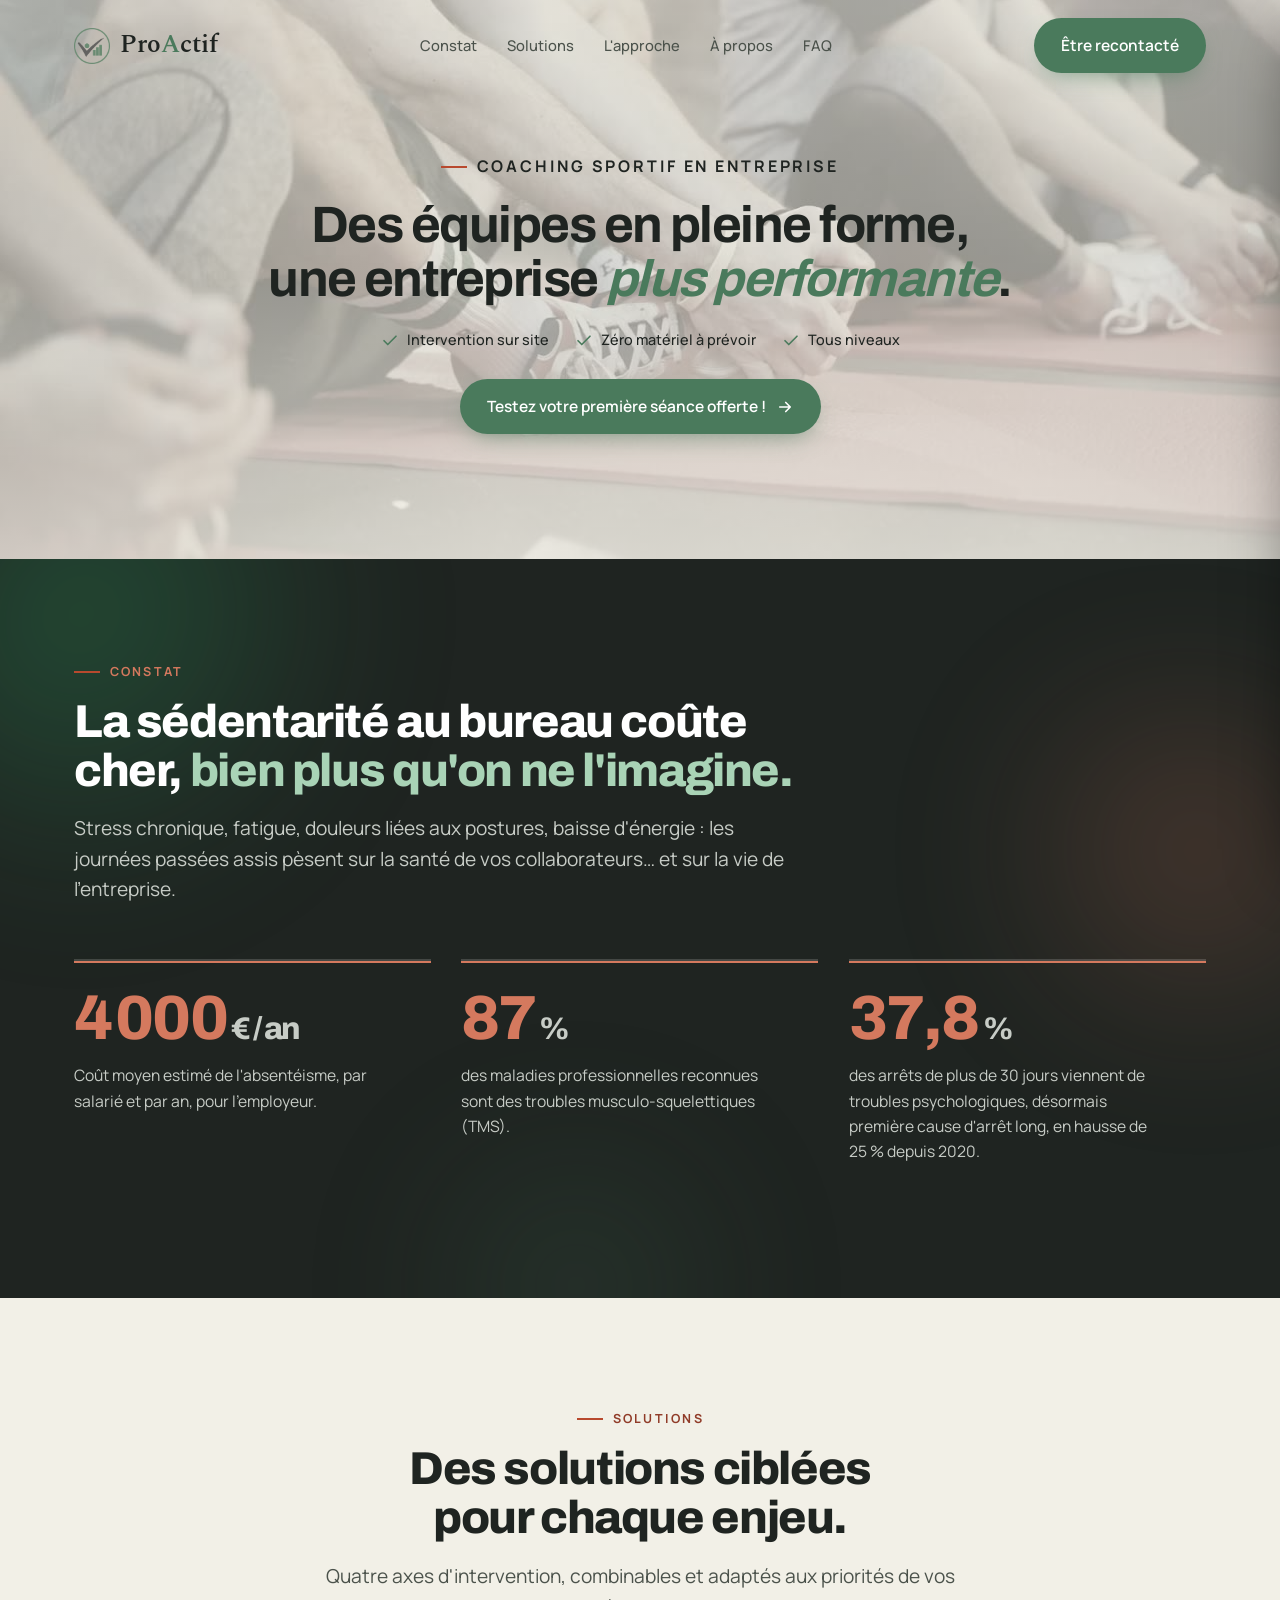
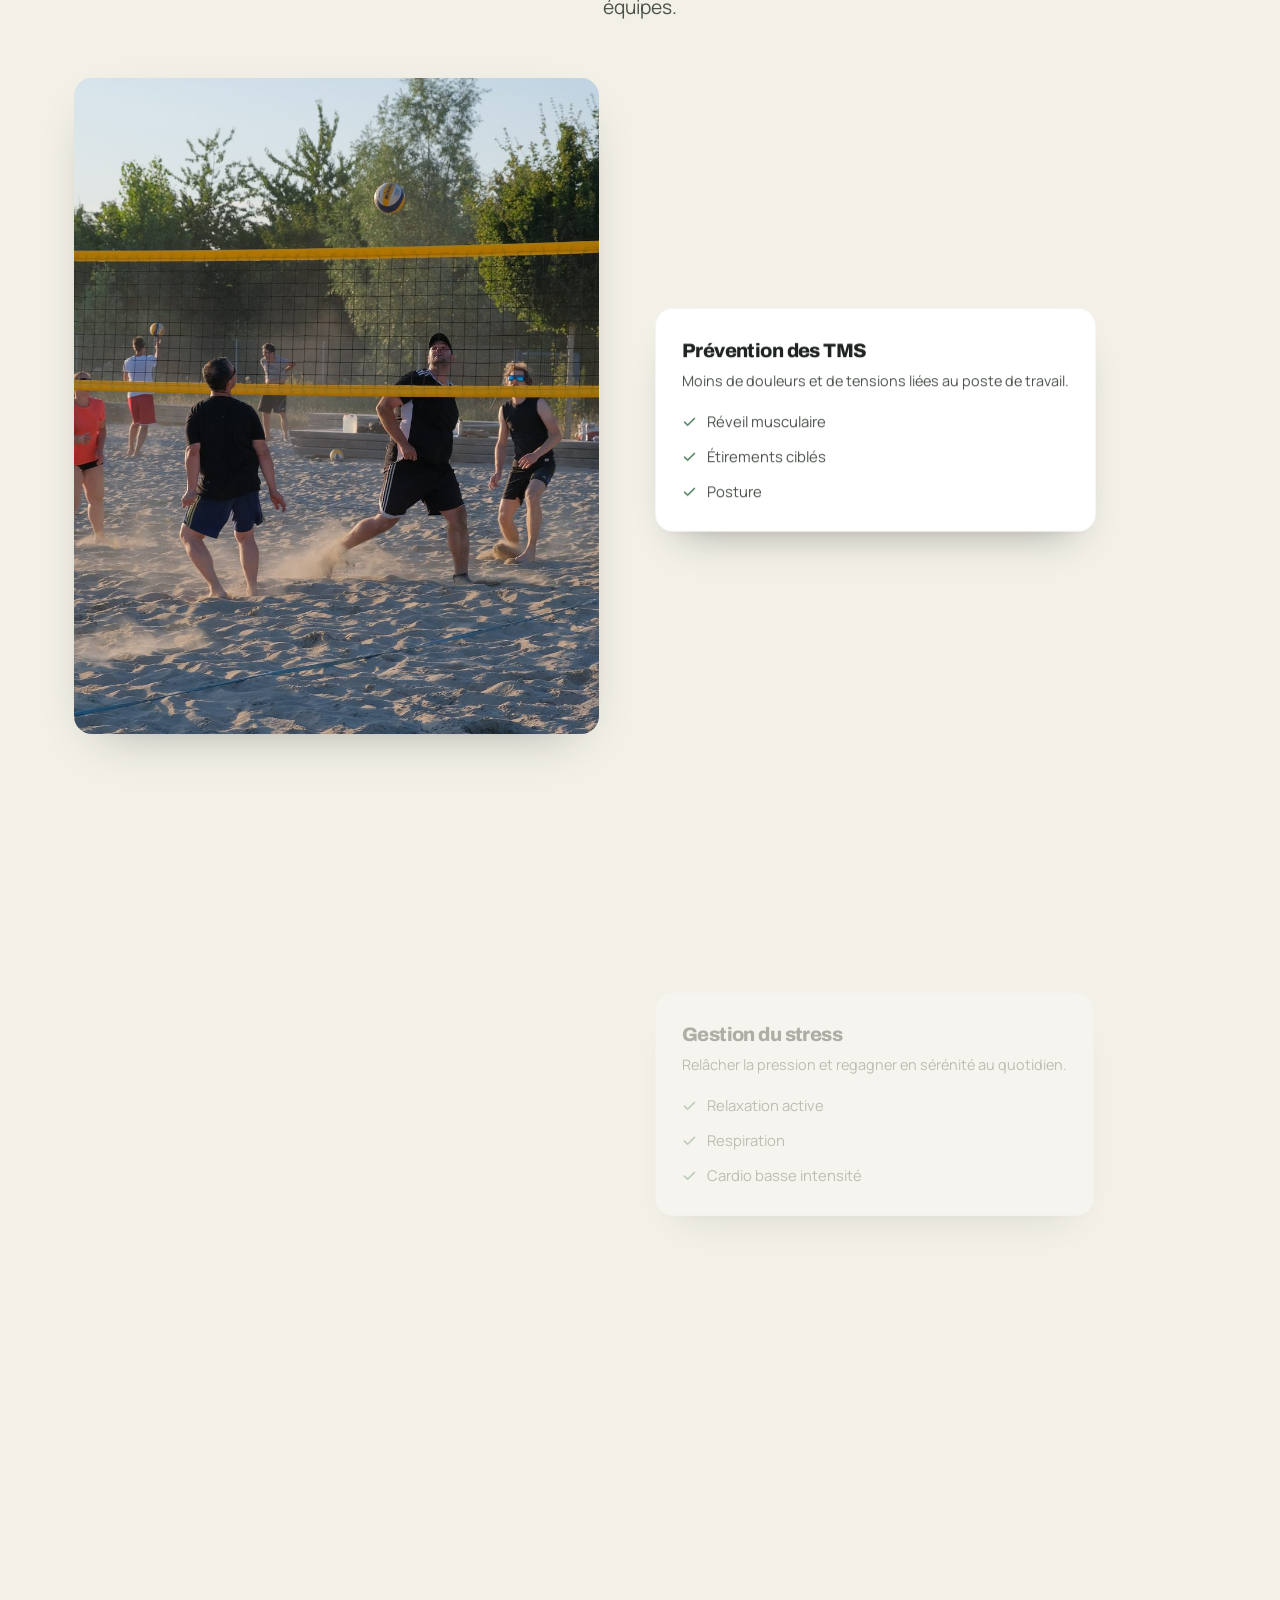
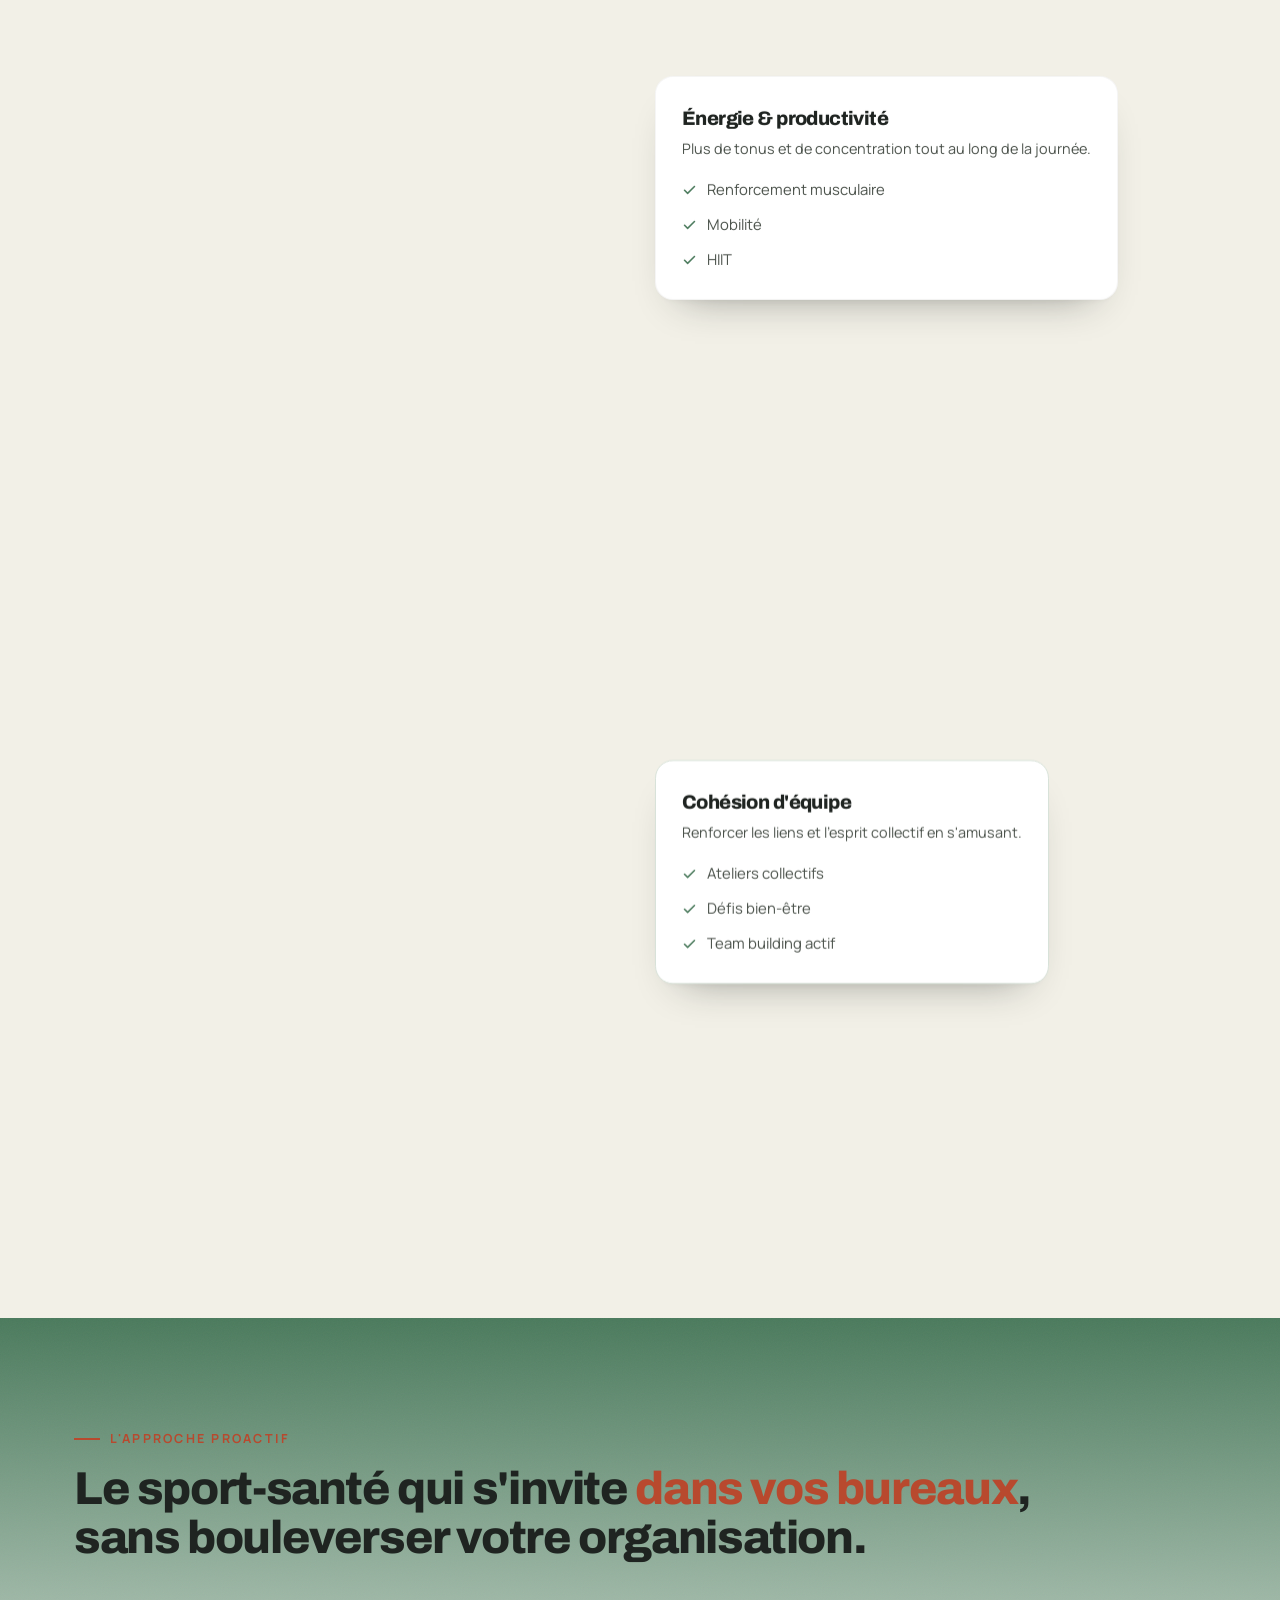
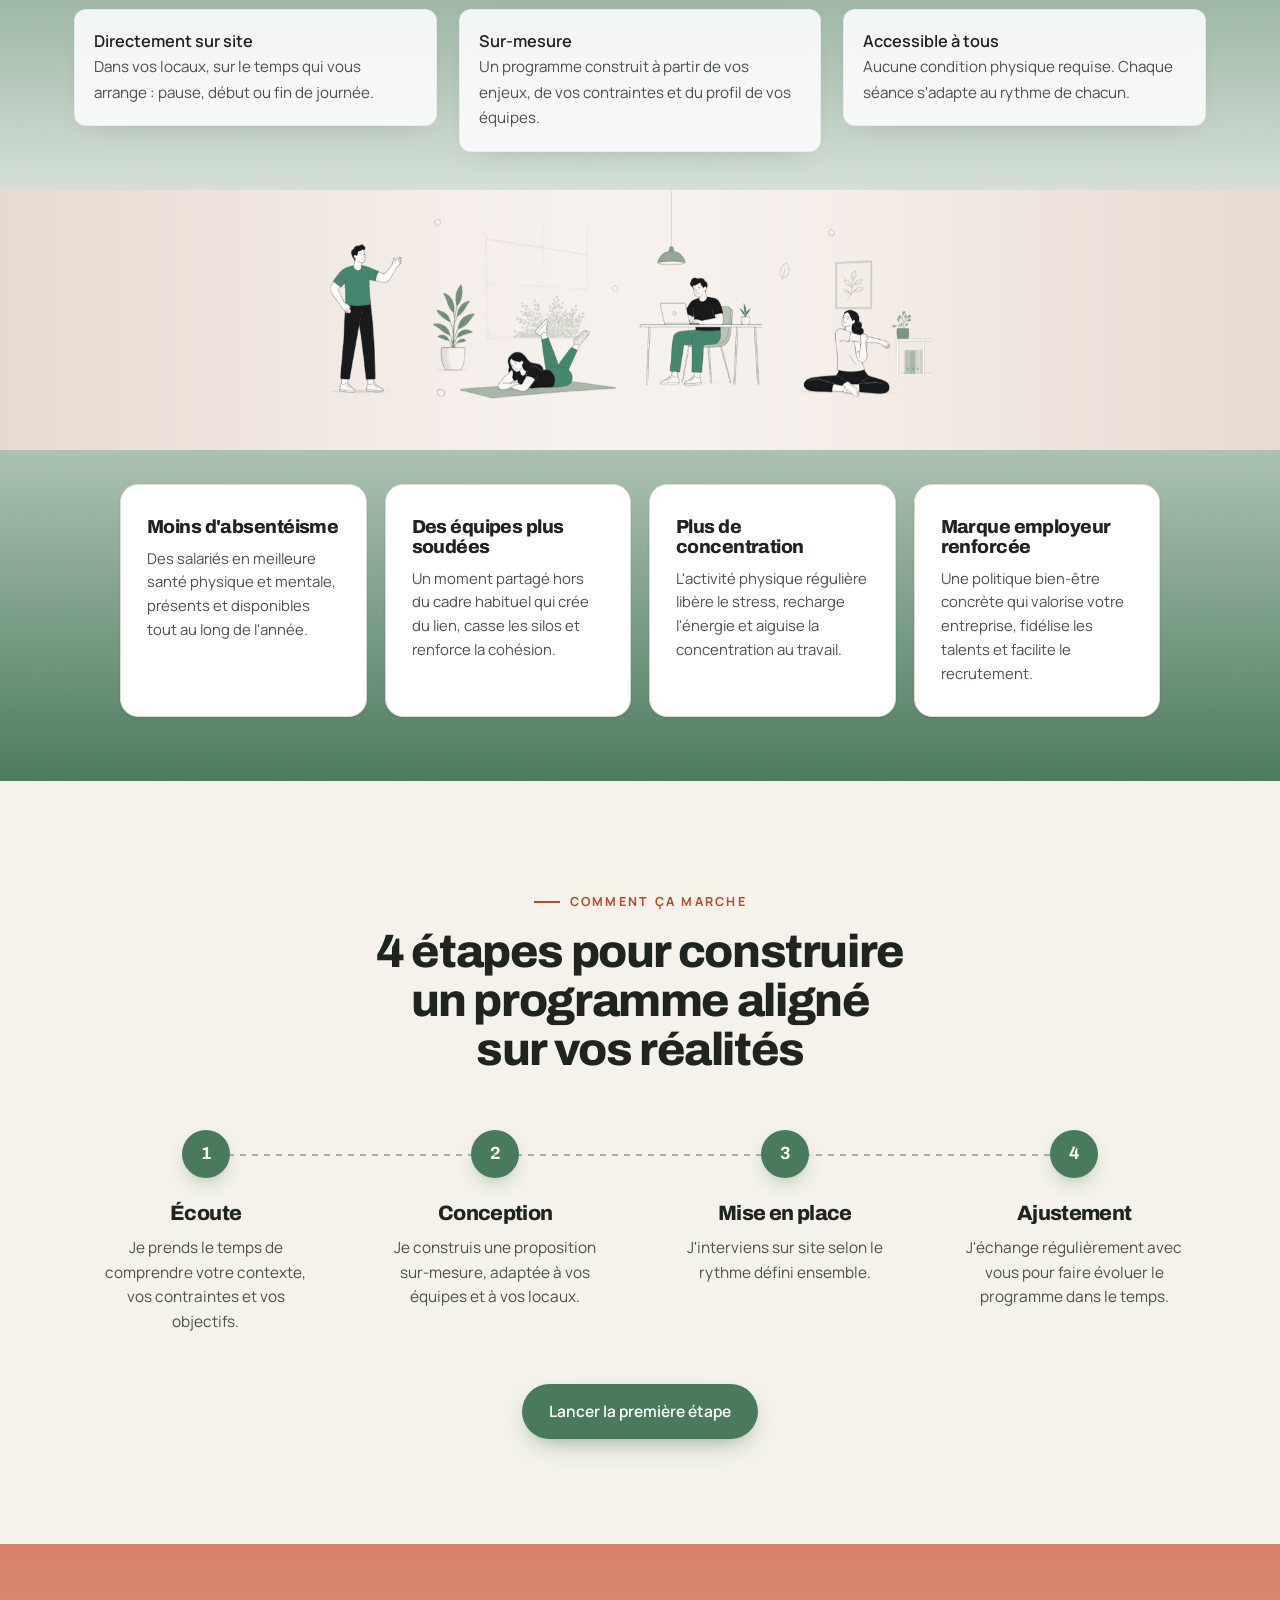
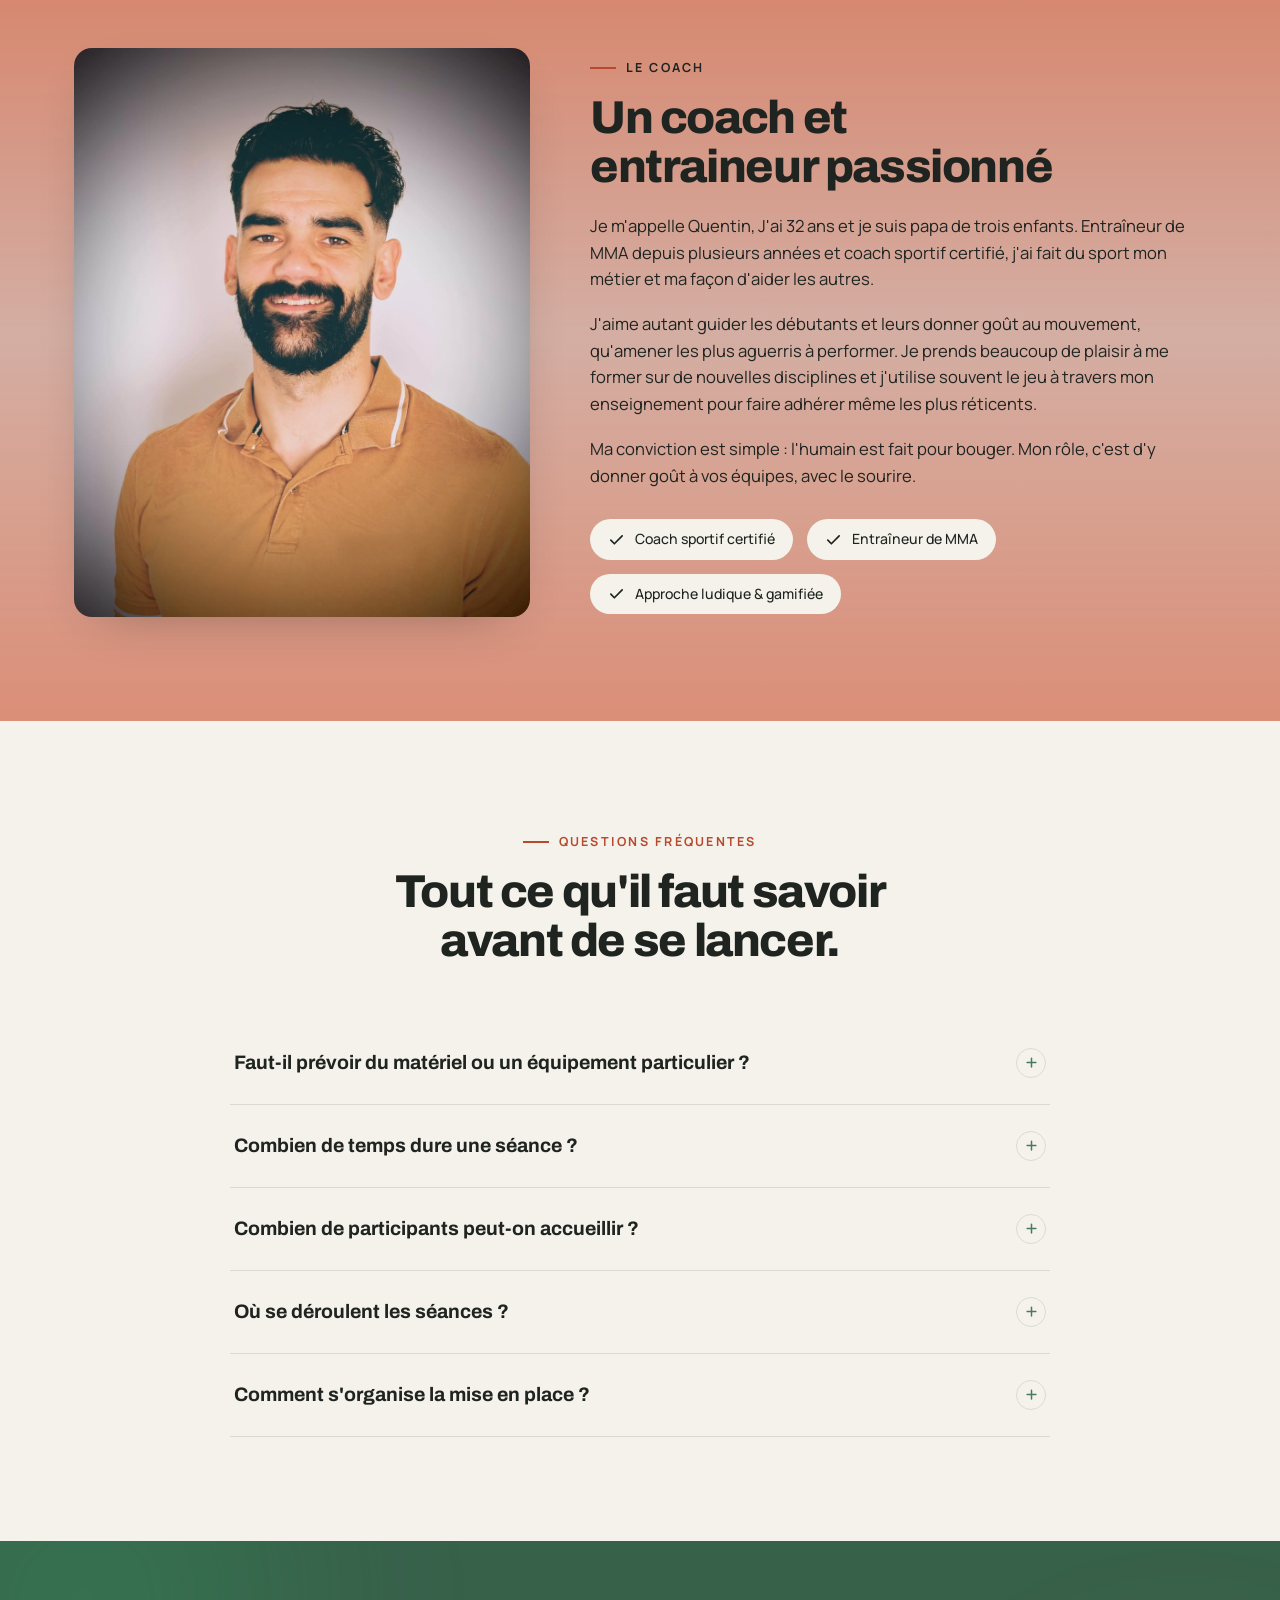
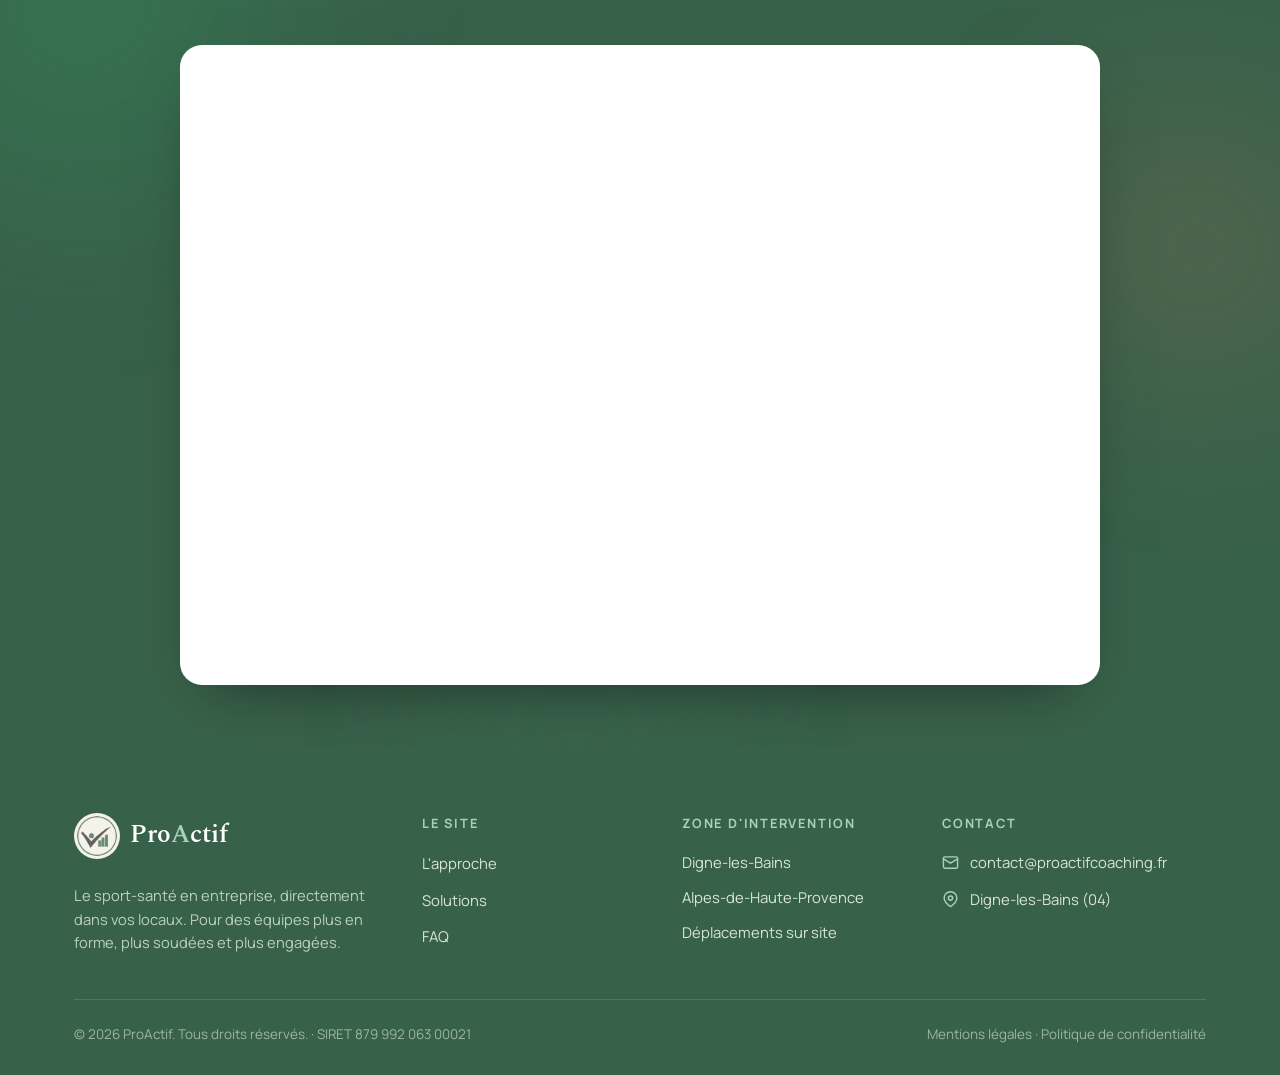
==== commit 1bf6e75d: "Refonte du site : ton sportif, animations, nouveaux contenus Charte. Le vert, le creme et la brique " ====
--- a/index.html
+++ b/index.html
@@ -33,9 +33,43 @@
   --white:        #ffffff;
   --line:         #dcdacf;   /* filets / séparateurs */
 
+  /* --- Accent (ajoute le 28/08/2026) : brique douce, complementaire du
+     vert. Trois variantes, imposees par les fonds du site.
+       --accent        sur creme ou blanc           5,27:1
+       --accent-light  sur anthracite               5,02:1  (l'accent plein
+                       n'y tient pas, il tombe a 2,67:1)
+       --accent-soft   fond de carte, accent dessus 4,90:1
+     Ne JAMAIS l'employer pour une alerte ou une erreur : un rouge, meme
+     terreux, porte deja ce sens et brouillerait le message. */
+  /* Brique avivee le 01/09/2026 pour un ton plus dynamique : #b8492e
+     au lieu de #a8452f. Toujours conforme, 4,65:1 sur creme (il fallait
+     rester au-dessus de 4,5 ; #c2472b tombait a 4,43). */
+  --accent:       #b8492e;
+  --accent-light: #d4795e;
+  --accent-soft:  #f6e7e2;
+
+  /* Vert VIF, ajoute le 01/09/2026. Il n'existait pas dans la charte.
+     Reserve aux FONDS SOMBRES, ou il donne 6,61:1 sur l'anthracite,
+     mais PLUS employe par les chiffres du constat depuis le 01/09/2026 :
+     Quentin les veut en brique. C'est `--accent-light` (#d4795e, 5,02:1)
+     qui les porte, et non la brique pleine, qui n'y tient qu'a 3,02:1,
+     tout juste le seuil du grand texte.
+     la ou le vert principal ne tient qu'a 3,17:1. C'est lui qui porte
+     le ton sportif : jetons, traits, chiffres sur fond fonce.
+     Ne JAMAIS le poser sur creme, il n'y vaut que 2,13:1. */
+  --green-vivid:  #2fbf71;
+  --green-glow:   rgba(47,191,113,.55);
+
   /* Typo */
-  --serif: "Spectral", Georgia, "Times New Roman", serif;
-  --sans:  "Libre Franklin", -apple-system, BlinkMacSystemFont, "Segoe UI", sans-serif;
+  /* Grotesques depuis le 01/09/2026 : Archivo porte les titres, Manrope
+     le corps. Spectral, serif, donnait un ton editorial qui contredisait
+     la demande d'un rendu sportif. Les deux fichiers sont auto-heberges
+     dans /fonts, comme les precedents. */
+  /* Le logo garde Spectral, decide dans Claude Design le 01/09/2026 :
+     le mot-symbole reste en serif quand tout le reste passe en grotesque. */
+  --logo:  "Spectral", Georgia, "Times New Roman", serif;
+  --serif: "Archivo", "Segoe UI", -apple-system, sans-serif;
+  --sans:  "Manrope", -apple-system, BlinkMacSystemFont, "Segoe UI", sans-serif;
 
   /* Mise en page */
   --maxw: 1180px;
@@ -76,18 +110,21 @@
   font-size:.78rem;
   letter-spacing:.18em;
   text-transform:uppercase;
-  color:var(--green);
+  color:var(--accent);
   display:inline-flex;
   align-items:center;
   gap:.6rem;
 }
 .eyebrow::before{
-  content:"";width:26px;height:2px;background:var(--green);display:inline-block;
+  content:"";width:26px;height:2px;background:var(--accent);display:inline-block;
 }
 
 /* Titres */
-h1,h2,h3{font-family:var(--serif);font-weight:600;line-height:1.1;letter-spacing:-.01em;color:var(--ink)}
+h1,h2,h3{font-family:var(--serif);font-weight:800;line-height:1.06;letter-spacing:-.03em;color:var(--ink)}
 .h-display{font-size:clamp(2.4rem,5.2vw,4.1rem);font-weight:600}
+/* text-wrap:balance repartit les mots sur les lignes et supprime les
+   orphelins, ces mots seuls sur la derniere ligne d'un titre. */
+.h-section,.h-display{text-wrap:balance}
 .h-section{font-size:clamp(1.9rem,3.6vw,2.9rem)}
 .lead{font-size:clamp(1.05rem,1.5vw,1.25rem);color:var(--ink-soft);max-width:60ch}
 .serif-em{color:var(--green);font-style:italic}
@@ -106,6 +143,21 @@
 .btn-primary{background:var(--green);color:#fff;box-shadow:0 10px 24px -10px rgba(74,122,92,.7)}
 .btn-primary:hover{background:var(--green-deep);transform:translateY(-2px);box-shadow:0 16px 30px -10px rgba(56,97,74,.65)}
 .btn-primary:hover svg{transform:translateX(4px)}
+/* --- Accessibilite, ajoute le 28/08/2026 apres audit ---
+   Seuls les champs du formulaire avaient un focus visible : au clavier, on
+   ne savait pas ou l'on se trouvait dans la navigation, les boutons ni les
+   liens. `:focus-visible` ne s'affiche qu'au clavier, jamais a la souris. */
+a:focus-visible,button:focus-visible,summary:focus-visible,
+.btn:focus-visible,.faq-q:focus-visible{
+  outline:3px solid var(--accent);outline-offset:3px;border-radius:4px}
+/* Retour au clic : sans lui, rien ne confirme l'appui sur un ecran tactile. */
+.btn:active{transform:translateY(1px) scale(.985)}
+.faq-q:active{opacity:.7}
+/* Lien d'evitement : premier element au clavier, invisible a la souris. */
+.skip{position:absolute;left:-9999px;top:0;z-index:200;background:var(--ink);
+  color:var(--cream);padding:12px 20px;border-radius:0 0 8px 0;font-weight:700}
+.skip:focus{left:0}
+
 .btn-ghost{background:transparent;color:var(--ink);border:1.5px solid var(--line)}
 .btn-ghost:hover{border-color:var(--green);color:var(--green);transform:translateY(-2px)}
 .btn-light{background:#fff;color:var(--ink);box-shadow:var(--shadow-soft)}
@@ -117,7 +169,7 @@
    4. LOGO / WORDMARK ProActif
    ============================================================ */
 .brand{display:inline-flex;align-items:center;gap:.62rem}
-.brand .word{font-family:var(--serif);font-weight:600;font-size:1.5rem;letter-spacing:-.02em;color:var(--ink);line-height:1}
+.brand .word{font-family:var(--logo);font-weight:600;font-size:1.55rem;letter-spacing:0;color:var(--ink);line-height:1}
 .brand .word b{font-weight:600;color:var(--green)} /* le A en vert */
 .brand .mark{width:36px;height:36px;flex:none;display:block}
 
@@ -142,11 +194,11 @@
   transition:color .2s var(--ease);
 }
 .nav-links a::after{
-  content:"";position:absolute;left:0;bottom:-2px;height:2px;width:0;background:var(--green);
-  transition:width .28s var(--ease);
+  content:"";position:absolute;left:0;right:0;bottom:-2px;height:2px;background:var(--green);
+  transform:scaleX(0);transform-origin:left;transition:transform .28s var(--ease);
 }
 .nav-links a:hover,.nav-links a.active{color:var(--ink)}
-.nav-links a:hover::after,.nav-links a.active::after{width:100%}
+.nav-links a:hover::after,.nav-links a.active::after{transform:scaleX(1)}
 .nav-cta{display:flex;align-items:center;gap:14px}
 
 /* Hamburger mobile */
@@ -173,17 +225,44 @@
    6. HERO
    ============================================================ */
 .hero{padding:150px 0 90px;position:relative;overflow:hidden}
+/* Fond video du hero. Le voile creme garde le texte anthracite lisible :
+   la charte n'a que deux couples surs pour du texte, anthracite sur creme
+   et creme sur anthracite. On ne descend donc pas sous 0.84 d'opacite. */
+.hero-media{position:absolute;inset:0;z-index:0;overflow:hidden}
+.hero-media video,.hero-media .fallback{position:absolute;inset:0;width:100%;height:100%;object-fit:cover;display:block}
+.hero-media .fallback{display:none}
+.hero-media::after{content:"";position:absolute;inset:0;
+  background:linear-gradient(180deg,rgba(244,242,234,.66) 0%,rgba(244,242,234,.60) 50%,rgba(244,242,234,.80) 100%)}
+.hero > .wrap{position:relative;z-index:1}
+@media (prefers-reduced-motion:reduce){
+  .hero-media video{display:none}
+  .hero-media .fallback{display:block}
+}
 .hero-grid{display:block}
 .hero-text{max-width:860px;margin:0 auto;text-align:center}
 .hero .h-display{font-size:clamp(2.1rem,4.4vw,3.2rem)}
-.hero-text .eyebrow{justify-content:center}
+/* Surtitre sans fond : mesure sur les 451 images de la video, aucun vert
+   ne tient sans encadrement (vert fonce 2,58:1, vert clair 1,81:1, et
+   meme en remontant le voile a 0,80 le vert fonce plafonne a 4,03:1).
+   L'anthracite donne 5,76:1. Seul le trait decoratif reste vert. */
+.hero-text .eyebrow{justify-content:center;font-size:1rem;color:var(--ink)}
+.hero-text .eyebrow::before{background:var(--accent)}
+/* 1.2rem = 19.2px : au-dela du seuil de 18.66px gras, le minimum de
+   contraste tombe donc a 3:1. Le vert fonce mesure 3.2:1 sur le voile a
+   0.70, le vert clair n'aurait ete qu'a 2.2:1. */
 .hero .lead{margin-left:auto;margin-right:auto}
 .hero-ctas{justify-content:center}
 .hero-trust{justify-content:center}
 .hero h1{margin:18px 0 22px}
 .hero .lead{margin-bottom:34px}
 .hero-ctas{display:flex;flex-wrap:wrap;gap:14px;margin-bottom:34px}
-.hero-trust{display:flex;flex-wrap:wrap;gap:26px;align-items:center;color:var(--muted);font-size:.9rem;margin-bottom:28px}
+/* Sur le fond video, le bouton fantome disparaissait : son fond est
+   transparent et sa bordure --line (#dcdacf) se confond avec l'image.
+   On lui rend un fond creme et une bordure assez marquee pour qu'il
+   se lise encore comme un bouton. */
+.hero .btn-ghost{background:rgba(244,242,234,.86);border-color:rgba(31,36,33,.28)}
+.hero .btn-ghost:hover{background:rgba(244,242,234,.96)}
+.hero-trust{display:flex;flex-wrap:wrap;gap:26px;align-items:center;color:var(--ink);font-size:.9rem;font-weight:500;margin-bottom:28px}
 .hero-trust .item{display:flex;align-items:center;gap:.5rem;font-weight:500}
 .hero-trust svg{width:18px;height:18px;color:var(--green);flex:none}
 
@@ -206,6 +285,26 @@
 /* ============================================================
    7. PROBLÈME (chiffres)
    ============================================================ */
+
+/* ============================================================
+   8. SOLUTION
+   ============================================================ */
+/* Section « approche », refondue le 28/08/2026 : l'illustration n'est plus
+   une image encadree, elle EST le fond de la section, en full-bleed jusqu'aux
+   bords (pattern releve chez Josh Comeau et CSS-Tricks : le contenu reste a
+   largeur lisible pendant que le visuel deborde).
+
+   Trois contraintes ont dicte la composition :
+   1. Les 20 % gauche et 20 % droite de la banniere sont VIDES, le centre est
+      occupe a plus de 90 %. Verticalement l'occupation est uniforme : il n'y
+      a donc aucune bande libre ou poser du texte PAR-DESSUS les personnages.
+      Le texte se place au-dessus d'eux, pas sur eux.
+   2. Le beige de la banniere (#e5d6cb) est trop fonce pour le surtitre en
+      accent brique (4,16:1, sous le seuil). Le degrade creme -> beige eclaire
+      la zone du texte et le remonte a 5,27:1, tout en faisant le raccord.
+   3. La banniere est en 4:1 : sa hauteur vaut le quart de la largeur, d'ou le
+      padding-bas en vw. */
+/* --- LE CONSTAT : retiree puis remise le 01/09/2026, a la demande de Quentin --- */
 .problem{padding:96px 0;background:var(--ink);color:#eef0ec}
 .problem h2{color:#fff}
 .problem .lead{color:#c7ccc6}
@@ -214,23 +313,95 @@
 .stat{
   border-top:2px solid rgba(255,255,255,.16);padding-top:26px;
 }
-.stat .big{font-family:var(--serif);font-size:clamp(2.6rem,5vw,3.6rem);font-weight:600;color:var(--green-soft);line-height:1;letter-spacing:-.02em}
-.stat .big .unit{font-size:.5em;color:#9fb3a2}
+.stat .big{font-variant-numeric:tabular-nums;font-family:var(--serif);font-size:clamp(2.8rem,5.4vw,3.9rem);font-weight:800;color:var(--accent-light);line-height:1;letter-spacing:-.03em}
+.stat .big .unit{font-size:.5em;color:#c7ccc6}
 .stat .desc{margin-top:14px;color:#c7ccc6;font-size:.98rem;max-width:30ch}
 .problem .source{margin-top:38px;font-size:.8rem;color:#8d948c;font-style:italic}
 
-/* ============================================================
-   8. SOLUTION
-   ============================================================ */
-.solution{padding:104px 0}
-.solution-grid{display:grid;grid-template-columns:.92fr 1.08fr;gap:60px;align-items:start}
+.solution{
+  padding:104px 0 clamp(40px,5vw,70px);
+  overflow:hidden;
+  position:relative;
+  /* L'illustration n'est plus un fond mais un ELEMENT DU FLUX
+     (`.sol-banniere`), depuis le 01/09/2026 : Quentin veut les quatre
+     benefices SOUS elle. En fond cale en bas, aucune position fixe ne
+     tenait, la hauteur des cartes changeant a chaque palier responsive.
+     Dans le flux, l'empilement se fait tout seul.
+     Ne reste ici que le degrade, qui prolonge l'image vers le haut ET
+     vers le bas : mesure faite sur le PNG, ses 20 dernieres lignes sont
+     identiques, la couleur ne varie qu'horizontalement. */
+  /* Degrade cale sur 118vw, EXACTEMENT la largeur de `.sol-banniere` : ses
+     neuf points reprennent au pixel pres les couleurs du bas du PNG (ecart
+     mesure : 0 sur les trois canaux). Etale sur 100vw, comme il l'etait, les
+     echelles ne coincidaient pas et l'image se detachait du fond par deux
+     lignes horizontales de 6 de luminance. Les 9vw restants de chaque cote
+     prennent la couleur de fond, identique aux deux extremites du degrade. */
+  /* Degrade vertical vert, decide dans Claude Design le 01/09/2026. Il
+     remplace le degrade horizontal decrit juste au-dessus, qui prolongeait
+     l'illustration. Voir la note rendue a Quentin sur le raccord. */
+  background:linear-gradient(180deg,#4A7A5C,#E7EDE7,#4A7A5C);
+  background-ancien:
+    linear-gradient(90deg,#e4d5ca 0%,#e9ddd4 12.5%,#efe6df 25%,#f5eeea 37.5%,
+                    #f7f1ee 50%,#f4eee9 62.5%,#efe5df 75%,#e9ddd5 87.5%,#e4d5ca 100%)
+      center/118vw 100% no-repeat,
+    #e4d5ca;
+}
+/* Le voile clair qui couvrait cette section a ete retire le 01/09/2026 :
+   il servait a garder le titre lisible par-dessus l'illustration de fond.
+   Celle-ci etant passee dans le flux, il n'eclaircissait plus que le fond,
+   pas la banniere, et creait deux demarcations horizontales mesurees a 4 et
+   6 de luminance en haut et en bas de l'image. */
+/* Grain leger : sans lui, l'aplat beige parait plastique a cote de
+   l'illustration qui, elle, a du trait. */
+.solution::after{
+  content:"";position:absolute;inset:0;pointer-events:none;opacity:.05;
+  background-image:url("data:image/svg+xml,%3Csvg xmlns='http://www.w3.org/2000/svg' width='120' height='120'%3E%3Cfilter id='n'%3E%3CfeTurbulence type='fractalNoise' baseFrequency='.85' numOctaves='3'/%3E%3C/filter%3E%3Crect width='120' height='120' filter='url(%23n)'/%3E%3C/svg%3E");
+}
+.solution > .wrap{position:relative;z-index:1;min-height:62vh}
+/* Pleine largeur, debordant le `.wrap` : 118vw reprend le cadrage
+   `118%` d'origine. `aspect-ratio` fige la hauteur d'apres les
+   dimensions reelles du PNG (2400x413), donc aucun saut de mise en
+   page au chargement. Le debordement est contenu par l'`overflow`
+   de la section. */
+.sol-banniere{width:118vw;margin:38px 0 0 calc(50% - 59vw);
+  aspect-ratio:2400/413;
+  background:url(assets/approche-banniere.png) center bottom/100% auto no-repeat}
+@media (max-width:760px){
+  /* En dessous de cette largeur la banniere devient trop petite pour qu'on
+     y distingue les personnages : on la zoome, le recadrage se faisant sur
+     le centre, qui est justement la partie pleine. */
+  .sol-banniere{width:250vw;margin-left:calc(50% - 125vw)}
+}
+/* Une seule colonne depuis le 28/08/2026 : la photo a laisse place a la
+   banniere illustree, posee en bande sous le texte. Son format 4:1 ne
+   pouvait pas tenir dans l'ancien cadre sans amputer les personnages des
+   deux extremites. */
+.solution-grid{display:block;max-width:1040px}
+
 .solution h2{margin:16px 0 22px}
 .sol-list{list-style:none;display:flex;flex-direction:column;gap:18px;margin-top:30px}
+/* Les trois blocs reviennent dans le fil du document, alignes sous le
+   titre. La dispersion absolue a ete abandonnee : elle obligeait a recaler
+   les positions a chaque changement de cadrage de l'illustration. Ici la
+   grille suit le flux, donc rien ne peut recouvrir les personnages, qui
+   restent sous elle. */
 .sol-list.sol-list-row{
-  display:grid;grid-template-columns:repeat(3,1fr);gap:34px;
-  margin-top:60px;padding-top:42px;border-top:1px solid var(--line);
-}
-.sol-list li{display:flex;gap:16px;align-items:flex-start}
+  display:grid;grid-template-columns:repeat(3,1fr);gap:22px;
+  margin-top:46px;align-items:start;
+}
+.sol-list.sol-list-row li{
+  background:rgba(255,255,255,.86);
+  -webkit-backdrop-filter:blur(7px);backdrop-filter:blur(7px);
+  border:1px solid rgba(31,36,33,.06);border-radius:var(--radius-sm);
+  padding:18px 19px 20px;box-shadow:var(--shadow-soft);
+  transition:transform .35s var(--ease),box-shadow .35s var(--ease);
+}
+.sol-list.sol-list-row li:hover{transform:translateY(-4px);box-shadow:var(--shadow)}
+@media (max-width:760px){
+  .sol-list.sol-list-row{grid-template-columns:1fr;gap:14px}
+  .sol-list.sol-list-row li{position:static;width:auto}
+}
+.sol-list li{display:block}
 .sol-list .tick{flex:none;width:30px;height:30px;border-radius:9px;background:var(--green-soft);display:grid;place-items:center;margin-top:2px}
 .sol-list .tick svg{width:16px;height:16px;color:var(--green-deep)}
 .sol-list strong{display:block;font-weight:600;color:var(--ink);font-size:1.02rem}
@@ -255,28 +426,168 @@
 /* ============================================================
    9. BÉNÉFICES (cartes)
    ============================================================ */
-.benefits{padding:104px 0;background:var(--white)}
 .section-head{max-width:680px;margin:0 auto 56px;text-align:center}
 .section-head .lead{margin:18px auto 0}
-.bene-grid{display:grid;grid-template-columns:repeat(4,1fr);gap:22px}
-.bcard{
-  background:var(--cream);border-radius:var(--radius);padding:32px 26px 30px;
-  border:1px solid rgba(0,0,0,.03);position:relative;overflow:hidden;
-  transition:transform .35s var(--ease),box-shadow .35s var(--ease);
-}
-.bcard:hover{transform:translateY(-6px);box-shadow:var(--shadow)}
-.bcard .ic{width:54px;height:54px;border-radius:14px;background:#fff;display:grid;place-items:center;margin-bottom:22px;box-shadow:var(--shadow-soft)}
-.bcard .ic svg{width:26px;height:26px;color:var(--green)}
+/* Deux colonnes de deux : les cartes portent desormais un graphique, elles
+   ont besoin de largeur. En quatre colonnes l'histogramme etait illisible. */
+/* Les quatre benefices ont rejoint la section approche le 01/09/2026 : la
+   section « Pourquoi la pratique sportive en entreprise ? » a ete
+   supprimee, ses cartes vivent maintenant sous les trois blocs de
+   l'approche, sans leurs citations de source. */
+.bene-grid{display:grid;grid-template-columns:repeat(4,1fr);gap:18px;
+  max-width:1040px;margin:34px auto 0}
+/* La carte large occupe les deux colonnes et reunit les deux benefices qui
+   n'ont pas de graphique : cote a cote, ils remplissent la largeur au lieu
+   de laisser deux grands vides sous les cartes chiffrees. */
+@media (max-width:980px){
+  .bene-grid{grid-template-columns:repeat(2,1fr)}
+}
+@media (max-width:560px){
+  .bene-grid{grid-template-columns:1fr}
+}
+/* Quinconce : une carte sur deux descend. Quatre cartes alignees au cordeau
+   sont le motif de mise en page le plus generique qui soit, et ce decalage
+   le casse sans toucher a la structure. Il s'annule des que la grille passe
+   a une colonne, sinon il ne serait plus qu'un trou. */
+
+/* Les cartes passent en blanc franc : sur --green-soft, un fond creme
+   se serait confondu avec la section. */
+/* Fond blanc franc : sur la section passee en --green-soft, un fond creme
+   se confondrait avec elle. */
+/* Animation reprise du composant `cards-grid` de 21st.dev (kavikatiyar),
+   releve dans son bundle le 01/09/2026 : au survol, SEULE l'ombre change,
+   de `shadow-sm` a `shadow-md`, en 300 ms. Pas d'inclinaison, pas de
+   deplacement. Les valeurs ci-dessous sont celles de Tailwind, reprises
+   telles quelles. */
+.bcard{background:var(--white);border-radius:var(--radius);padding:32px 26px 30px;
+  border:1px solid var(--line);position:relative;overflow:hidden;
+  box-shadow:0 1px 3px 0 rgba(0,0,0,.1),0 1px 2px -1px rgba(0,0,0,.1);
+  transition:box-shadow .3s cubic-bezier(.4,0,.2,1);
+}
+.bcard:hover{box-shadow:0 4px 6px -1px rgba(0,0,0,.1),0 2px 4px -2px rgba(0,0,0,.1)}
 .bcard h3{font-size:1.18rem;margin-bottom:10px}
 .bcard p{font-size:.93rem;color:var(--ink-soft)}
-.bcard .corner{position:absolute;right:-30px;top:-30px;width:90px;height:90px;border-radius:50%;background:var(--green-soft);opacity:.6;transition:transform .4s var(--ease)}
-.bcard:hover .corner{transform:scale(1.5)}
+
+/* --- Animation des cartes, 28/08/2026 ---------------------------------
+   Trois couches, dans l'ordre ou l'oeil les lit.
+
+   1. La carte monte ET grandit legerement. Un simple fondu-translation
+      lisait "liste qui se remplit" ; l'echelle lui donne un poids.
+   2. La pastille d'angle s'ouvre ensuite, l'icone se souleve au survol.
+
+   Un trace progressif des icones (stroke-dasharray) a ete tente puis
+   ABANDONNE le 28/08/2026. Il se heurtait a stroke-linecap:round, qui fait
+   deborder chaque tiret de stroke-width/2 et rebouche les trous du motif
+   (mesure : 604 px de trait peints au lieu de 0). Le passage en linecap
+   butt reglait ce point mais l'effet restait impossible a verifier de
+   maniere fiable, chrome-headless-shell forcant prefers-reduced-motion.
+   Mieux vaut pas d'effet qu'un effet non verifie.
+
+   Le decalage entre cartes vient des classes .d1 .d2 .d3 deja en place. */
+.solution .bcard.in{animation:rv-carte .75s var(--ease) both}
+@keyframes rv-carte{from{opacity:0;transform:translateY(30px) scale(.965)}
+                    to{opacity:1;transform:none}}
+
+/* Trace des icones, repris et cette fois verifiable.
+   Deux choses ont ete payees pour arriver la.
+   1. linecap BUTT est indispensable : en round, chaque tiret deborde de
+      stroke-width/2 a ses deux bouts et rebouche les trous du motif.
+      Mesure : 604 px de trait peints la ou il en fallait 0.
+   2. pathLength="1" sur chaque trace. Avec un dasharray en unites absolues,
+      l'icone etait entierement tracee des 22 % de la duree — un flash, pas
+      un trace — parce que chaque chemin a sa propre longueur. Normalises a
+      1, tous se comportent pareil : motif `1 2` (le trou plus long que le
+      trait, sinon le motif se repete et la forme se peint par le mauvais
+      bout), decalage de 1 a 0. */
+
+/* --- PROCESS : la ligne pointillee se deroule, puis les numeros tombent ---
+   Le conteneur .steps porte `reveal` uniquement pour etre observe : on lui
+   retire le fondu, sans quoi il masquerait ses propres enfants qui ont deja
+   le leur. */
+.steps::before{transform:scaleX(0);transform-origin:left;opacity:0}
+.steps:has(.step.in)::before{animation:rv-ligne 1s var(--ease) .15s both}
+@keyframes rv-ligne{from{transform:scaleX(0);opacity:0}to{transform:scaleX(1);opacity:.5}}
+.step .n{opacity:0}
+.step.in .n{animation:rv-jeton .55s var(--ease) .2s both}
+@keyframes rv-jeton{from{opacity:0;transform:scale(.45)}to{opacity:1;transform:none}}
+
+/* --- FORMATS : meme entree que les cartes de benefices --- */
+/* Les cartes des formats ne portent plus l'entree en cascade : elles sont
+   empilees dans le carrousel, et `rv-carte` finit sur `transform:none`, ce
+   qui ecrasait leur positionnement en profondeur. C'est l'entete de section
+   qui se revele desormais. */
+.formats .section-head.in{animation:rv-carte .75s var(--ease) both}
+
+/* --- FAQ : les cinq questions arrivaient ensemble, elles se decalent --- */
+.faq-item.in{animation:rv-glisser .6s var(--ease) both}
+@keyframes rv-glisser{from{opacity:0;transform:translateY(16px)}to{opacity:1;transform:none}}
+
+/* --- CONTACT : la carte monte un peu plus franchement --- */
+
+
+/* Sans ce garde-fou, tout ce qui precede s'impose aux personnes qui ont
+   desactive les animations dans leur systeme. */
+@media (prefers-reduced-motion:reduce){
+  .reveal,.reveal.in,.benefits .bcard.in{animation:none!important;opacity:1!important;transform:none!important}
+  .bcard .ic svg path,.bcard .ic svg circle{stroke-dasharray:none;stroke-dashoffset:0;animation:none!important}
+  .steps::before,.step.in .n,.formats .fcard.in,.faq-item.in{
+    animation:none!important;opacity:1;transform:none}
+  .steps::before{opacity:.5}
+}
+/* Zone visuelle chiffree, reprise de la structure du composant `animated-card`
+   (21st.dev, @badtzx0) : une zone graphique au-dessus, le corps de texte en
+   dessous. Ses couleurs sont des props chez lui, on y met donc les notres.
+   Le chiffre se compte au defilement. */
+/* ============================================================
+   GRAPHIQUES DE CARTE
+   Structure reprise du composant `animated-card-chart` (21st.dev,
+   @badtzx0) : une zone visuelle au-dessus, le corps de texte dessous,
+   sur une grille discrete. Ses couleurs sont des props chez lui, on y
+   met donc les notres : aucun orange, aucun degrade.
+   Tout est en CSS, sans bibliotheque de graphiques, et l'animation ne
+   porte que sur `transform` et `opacity`.
+   ============================================================ */
+.viz{position:relative;height:104px;margin-bottom:18px;border-radius:10px;
+  background:var(--cream);overflow:hidden;padding:12px 14px}
+.viz-grid{position:absolute;inset:0;
+  background-image:linear-gradient(var(--line) 1px,transparent 1px);
+  background-size:100% 26px;opacity:.5}
+
+/* --- deux barres comparees : sans / avec --- */
+.viz-bars{position:relative;height:100%;display:flex;align-items:flex-end;
+  justify-content:flex-end;gap:22px;padding-right:6px}
+.vb{display:flex;flex-direction:column;align-items:center;justify-content:flex-end;
+  gap:6px;width:46px;height:100%}
+.vb-fill{width:100%;height:var(--hh);flex:none;border-radius:5px 5px 0 0;
+  background:var(--green-tint);transform:scaleY(0);transform-origin:bottom;
+  transition:transform .8s var(--ease)}
+.vb.is-on .vb-fill{background:var(--accent)}
+.bcard.in .vb-fill{transform:scaleY(1)}
+.bcard.in .vb:nth-child(2) .vb-fill{transition-delay:.18s}
+.vb-lab{font-size:.68rem;color:var(--muted);letter-spacing:.04em}
+.viz-tag{position:absolute;left:14px;top:11px;font-family:var(--serif);
+  font-weight:600;font-size:1.45rem;color:var(--accent);line-height:1;
+  font-variant-numeric:tabular-nums}
+
+/* Chez lui, mainColor et secondaryColor sont deux oranges voisins
+   (#ff6900 et #f54900). On reprend ce rapport avec les deux variantes de
+   l'accent, plutot que deux teintes opposees qui cassaient l'effet. */
+
+/* Releve sur la video de reference : badges en haut a DROITE, panneau en
+   haut a GAUCHE, et une aire coloree sous la courbe des barres. */
+
+
+@media (prefers-reduced-motion:reduce){
+  .vb-fill{transform:none!important;transition:none}
+}
+
+
 .bcard>*{position:relative;z-index:1}
 
 /* ============================================================
    10. COMMENT ÇA MARCHE (étapes)
    ============================================================ */
-.process{padding:104px 0;background:var(--cream-deep)}
+.process{padding:104px 0;background:var(--cream)}
 .steps{display:grid;grid-template-columns:repeat(4,1fr);gap:26px;position:relative;margin-top:54px}
 .step{position:relative;text-align:center}
 .step .n{
@@ -296,21 +607,65 @@
 /* ============================================================
    11. FORMATS DE SÉANCES (cartes)
    ============================================================ */
-.formats{padding:104px 0}
+/* Vert de section, choisi le 01/09/2026 entre le vert clair de la charte
+   (#e7ede7, trop discret) et le vert principal (#4a7a5c, ou le chapeau
+   tombait a 1,62:1). Hors charte, assume. C'est le SURTITRE en brique qui
+   plafonne la teinte : sur ce fond il ne tient qu'a 3,72:1, d'ou la brique
+   assombrie ci-dessous, propre a cette section. Titre 9,93:1, chapeau
+   5,08:1. */
+.formats{padding:104px 0;background:#F2F0E7}
+/* Brique assombrie de 14 % pour rester lisible sur ce vert : 4,66:1 contre
+   3,72:1 pour l'accent normal. Ne concerne que le surtitre de cette
+   section, l'accent de la charte n'est pas touche. */
+.formats .eyebrow{color:#903b28}
 .fmt-grid{display:grid;grid-template-columns:repeat(4,1fr);gap:22px}
+
+/* ============================================================
+   DEFILEMENT A MEDIA FIXE  —  28/08/2026
+   Effet repris de 21st.dev (@felipemenezes098, MIT) et reecrit en CSS et
+   JavaScript natifs : l'original est en React + Motion.
+
+   Une colonne d'images reste FIXE pendant que le texte defile a cote ;
+   l'image change quand l'axe correspondant arrive au centre de l'ecran.
+   Choisi contre le carrousel : ici les quatre axes restent accessibles au
+   defilement, aucun n'est cache derriere une fleche.
+
+   `position:sticky` fait tout le travail, sans ecouteur de defilement :
+   c'est le navigateur qui gere, donc pas de saccade. Seul le changement
+   d'image passe par un IntersectionObserver.
+   ============================================================ */
+.sc{display:grid;grid-template-columns:minmax(0,1fr) minmax(0,1.05fr);
+    gap:56px;align-items:start;margin-top:52px}
+.sc-media{position:sticky;top:120px;aspect-ratio:4/5;border-radius:var(--radius);
+  overflow:hidden;box-shadow:var(--shadow);background:var(--cream-deep)}
+.sc-img{position:absolute;inset:0;width:100%;height:100%;object-fit:cover;
+  opacity:0;transform:scale(1.06);
+  transition:opacity .7s var(--ease),transform 1.1s var(--ease)}
+.sc-img.is-on{opacity:1;transform:scale(1)}
+.sc-steps{display:flex;flex-direction:column;gap:0}
+.sc-step{min-height:76vh;display:flex;align-items:center}
+.sc-step .fcard{opacity:.32;
+  transition:opacity .5s var(--ease),border-color .5s var(--ease)}
+.sc-step.is-on .fcard{opacity:1;border-color:var(--green-tint)}
+
+@media (max-width:900px){
+  /* Sur un ecran etroit, l'image fixe mangerait la moitie de la largeur :
+     chaque axe reprend alors son image au-dessus de son texte. */
+  .sc{grid-template-columns:1fr;gap:0}
+  .sc-media{display:none}
+  .sc-step{min-height:0;margin-bottom:26px}
+  .sc-step .fcard{opacity:1}
+}
+@media (prefers-reduced-motion:reduce){
+  .sc-img{transition:none}
+  .sc-step .fcard{opacity:1}
+}
 .fcard{
   background:var(--white);border-radius:var(--radius);
   box-shadow:var(--shadow-soft);border:1px solid rgba(0,0,0,.04);
   display:flex;flex-direction:column;padding:30px 26px 28px;
   transition:transform .35s var(--ease),box-shadow .35s var(--ease);
 }
-.fcard:hover{transform:translateY(-6px);box-shadow:var(--shadow)}
-.fcard .chip{width:56px;height:56px;border-radius:16px;display:grid;place-items:center;margin-bottom:22px}
-.fcard .chip.g1{background:linear-gradient(140deg,#6f9a7d,#4a7a5c)}
-.fcard .chip.g2{background:linear-gradient(140deg,#5b8a6c,#38614a)}
-.fcard .chip.g3{background:linear-gradient(140deg,#7aa688,#56876a)}
-.fcard .chip.g4{background:linear-gradient(140deg,#3f5d4d,#2b3a31)}
-.fcard .chip svg{width:28px;height:28px;color:#fff}
 .fcard h3{font-size:1.22rem;margin-bottom:8px;line-height:1.2}
 .fcard .pitch{font-size:.9rem;color:var(--ink-soft);margin-bottom:18px;line-height:1.5}
 .fcard ul{list-style:none;display:flex;flex-direction:column;gap:11px;margin-top:auto}
@@ -320,12 +675,19 @@
 /* ============================================================
    12. À PROPOS
    ============================================================ */
-.about{padding:104px 0;background:var(--white)}
+/* Degrade brique, decide dans Claude Design. Le texte y passe en
+   anthracite (5,02:1 au plus serre) ; le surtitre et les coches ont du
+   etre repris, ils n'y tenaient pas. */
+.about{padding:104px 0;background:linear-gradient(180deg,#D4795EEE,#D4AEA3,#D78168E1)}
 .about-grid{display:grid;grid-template-columns:.85fr 1.15fr;gap:60px;align-items:center}
 .about-photo{aspect-ratio:4/5;border-radius:var(--radius)}
 .about h2{margin:16px 0 22px}
-.about p{color:var(--ink-soft);margin-bottom:18px;font-size:1.04rem}
-.about .sign{font-family:var(--serif);font-size:1.4rem;color:var(--green);font-style:italic;margin-top:8px}
+/* Texte en anthracite plein, demande du 01/09/2026 : le gris-vert
+   `--ink-soft` manquait de tenue sur le degrade brique. */
+.about p{color:var(--ink);margin-bottom:18px;font-size:1.04rem}
+/* Fragment de titre en accent brique : 5,27:1 sur creme, au-dessus du
+   seuil pour du gros texte comme pour du texte courant. */
+.em-accent{color:var(--accent)}
 .about-creds{display:flex;flex-wrap:wrap;gap:14px;margin-top:30px}
 .cred{display:flex;align-items:center;gap:10px;background:var(--cream);border-radius:100px;padding:9px 18px;font-size:.88rem;font-weight:500;color:var(--ink)}
 .cred svg{width:17px;height:17px;color:var(--green)}
@@ -351,7 +713,7 @@
 /* ============================================================
    14. FAQ
    ============================================================ */
-.faq{padding:104px 0}
+.faq{padding:104px 0;background:var(--cream)}
 .faq-wrap{max-width:820px;margin:0 auto}
 .faq-item{border-bottom:1px solid var(--line)}
 .faq-q{
@@ -368,49 +730,19 @@
 /* ============================================================
    15. CTA FINAL + FORMULAIRE
    ============================================================ */
-.contact{padding:104px 0 0;background:linear-gradient(180deg,var(--cream),var(--green-deep) 62%)}
-.contact-card{
-  background:#fff;border-radius:26px;box-shadow:var(--shadow);overflow:hidden;
-  display:grid;grid-template-columns:.85fr 1.15fr;
-}
-.contact-aside{background:var(--green-deep);color:#eaf1ec;padding:54px 44px;display:flex;flex-direction:column}
-.contact-aside h2{color:#fff;font-size:clamp(1.8rem,3vw,2.4rem);margin-bottom:18px}
-.contact-aside p{color:#c5d6ca;margin-bottom:30px}
-.contact-aside .pts{list-style:none;display:flex;flex-direction:column;gap:16px;margin-top:auto}
-.contact-aside .pts li{display:flex;gap:12px;align-items:flex-start;font-size:.96rem;color:#eaf1ec}
-.contact-aside .pts svg{width:20px;height:20px;color:#a9d3b6;flex:none;margin-top:1px}
-
-.form{padding:50px 46px 54px}
-.form .row{display:grid;grid-template-columns:1fr 1fr;gap:18px}
-.field{margin-bottom:18px;position:relative}
-.field label{display:block;font-size:.84rem;font-weight:600;color:var(--ink);margin-bottom:7px}
-.field label .req{color:var(--green)}
-.field input,.field select,.field textarea{
-  width:100%;font-family:var(--sans);font-size:.97rem;color:var(--ink);
-  padding:13px 15px;border:1.5px solid var(--line);border-radius:12px;background:var(--cream);
-  transition:border-color .2s,box-shadow .2s,background .2s;
-}
-.field textarea{resize:vertical;min-height:110px}
-.field input:focus,.field select:focus,.field textarea:focus{
-  outline:none;border-color:var(--green);background:#fff;box-shadow:0 0 0 4px rgba(74,122,92,.12);
-}
-.field.err input,.field.err select,.field.err textarea{border-color:#c0533f;background:#fcf2ef}
-.field .msg{font-size:.78rem;color:#c0533f;margin-top:6px;display:none}
-.field.err .msg{display:block}
-.form-submit{margin-top:8px;display:flex;align-items:center;gap:18px;flex-wrap:wrap}
-.form-note{font-size:.8rem;color:var(--muted);max-width:34ch}
-.form-error{margin-top:14px;font-size:.86rem;color:#c0533f;background:#fcf2ef;border:1px solid #e7c4ba;border-radius:10px;padding:12px 14px}
-.form-error a{color:#c0533f;text-decoration:underline}
-/* message de confirmation */
-.form-success{
-  display:none;text-align:center;padding:40px 20px;
-}
-.form-success.show{display:block;animation:pop .5s var(--ease)}
-.form-success .ck{width:74px;height:74px;border-radius:50%;background:var(--green-soft);display:grid;place-items:center;margin:0 auto 22px}
-.form-success .ck svg{width:34px;height:34px;color:var(--green-deep)}
-.form-success h3{font-size:1.7rem;margin-bottom:12px}
-.form-success p{color:var(--ink-soft);max-width:44ch;margin:0 auto}
-@keyframes pop{from{opacity:0;transform:scale(.94)}to{opacity:1;transform:scale(1)}}
+/* Prise de rendez-vous Koalendar, SEUL contenu de la section depuis le
+   31/08/2026 : titre, surtitre, accroche et arguments ont ete retires a
+   la demande de Quentin. Le formulaire Web3Forms est parti avant eux.
+   Fond en APLAT : le degrade de raccord avec la FAQ a ete supprime a la
+   demande de Quentin, la rupture creme / vert est donc franche. */
+.contact{padding:104px 0 0;background:var(--green-deep)}
+.book{max-width:920px;margin:0 auto;background:#fff;border-radius:22px;
+  box-shadow:0 24px 60px -30px rgba(0,0,0,.55);padding:10px;overflow:hidden;
+  min-height:640px}
+#inline-widget-seance-offerte{width:100%;min-height:620px}
+@media (max-width:560px){
+  .book{padding:6px;border-radius:16px}
+}
 
 /* ============================================================
    16. FOOTER
@@ -434,14 +766,241 @@
 /* ============================================================
    17. ANIMATIONS AU SCROLL
    ============================================================ */
-.reveal{opacity:0;transform:translateY(26px);transition:opacity .7s var(--ease),transform .7s var(--ease)}
-.reveal.in{opacity:1;transform:none}
-.reveal.d1{transition-delay:.08s}
-.reveal.d2{transition-delay:.16s}
-.reveal.d3{transition-delay:.24s}
-.reveal.d4{transition-delay:.32s}
+/* ============================================================
+   SOCLE D'ANIMATION  —  reecrit le 28/08/2026
+   Passe de `transition` a `@keyframes`, pour une raison de controle :
+   une transition ne peut pas etre inspectee, alors qu'une animation se
+   FIGE a un instant precis (animation-delay negatif + play-state pause),
+   ce qui permet de la verifier image par image avant de livrer. C'est
+   exactement ce qui manquait quand le trace des icones a du etre
+   abandonne faute de pouvoir le controler.
+   `both` conserve l'etat final : sans lui l'element retombe a l'etat
+   initial des la derniere image jouee.
+   ============================================================ */
+.reveal.d1.in{animation-delay:.08s}
+.reveal.d2.in{animation-delay:.16s}
+.reveal.d3.in{animation-delay:.24s}
+.reveal.d4.in{animation-delay:.32s}
+.reveal.d5.in{animation-delay:.40s}
 @media (prefers-reduced-motion: reduce){
   .reveal{opacity:1!important;transform:none!important}
+}
+
+/* ============================================================
+   COUCHE D'ANIMATION facon Spline, 01/09/2026
+   ------------------------------------------------------------
+   Regles tenues partout : on n'anime que `transform` et `opacity` ;
+   les entrees passent par @keyframes (verifiables image par image en
+   figeant l'animation) ; chaque effet a une raison. Tout s'annule
+   sous `prefers-reduced-motion`, bloc en fin de section.
+   ============================================================ */
+
+/* --- 1. VOLUMES FLOUS QUI DERIVENT ---------------------------
+   Le decor de profondeur des scenes Spline. Trois masses colorees,
+   tres floutees, qui derivent lentement derriere le contenu. Elles
+   sont en `position:absolute` dans une section en `overflow:hidden`,
+   et ne captent jamais le pointeur. */
+.scene{position:relative;isolation:isolate;overflow:hidden}
+/* On ne remonte QUE le conteneur de contenu. Un `.scene > *` generique
+   forcait `position:relative` sur `.hero-media`, qui est en absolu :
+   la video de fond rentrait dans le flux et poussait tout le hero. */
+.scene > .wrap{position:relative;z-index:1}
+.orbe{position:absolute;z-index:0;border-radius:50%;pointer-events:none;
+  filter:blur(70px);opacity:.5;will-change:transform}
+.orbe-1{width:38vw;height:38vw;left:-8vw;top:-10vw;
+  background:radial-gradient(circle at 35% 35%,var(--green-vivid),transparent 68%);
+  animation:derive-1 26s ease-in-out infinite alternate}
+.orbe-2{width:30vw;height:30vw;right:-6vw;top:18%;
+  background:radial-gradient(circle at 60% 40%,var(--accent-light),transparent 66%);
+  animation:derive-2 32s ease-in-out infinite alternate}
+.orbe-3{width:26vw;height:26vw;left:32%;bottom:-12vw;
+  background:radial-gradient(circle at 50% 50%,var(--green),transparent 70%);
+  animation:derive-3 38s ease-in-out infinite alternate}
+@keyframes derive-1{to{transform:translate3d(6vw,4vw,0) scale(1.14)}}
+@keyframes derive-2{to{transform:translate3d(-5vw,6vw,0) scale(.88)}}
+@keyframes derive-3{to{transform:translate3d(4vw,-5vw,0) scale(1.2)}}
+/* Sur fond sombre les masses doivent rester discretes, sinon elles
+   voilent le texte. */
+.problem .orbe{opacity:.30;filter:blur(84px)}
+.contact .orbe{opacity:.26;filter:blur(90px)}
+
+/* --- 2. PARALLAXE AU CURSEUR ---------------------------------
+   `--mx` et `--my` vont de -1 a 1, ecrits par le script au rythme du
+   navigateur. Chaque plan porte sa propre profondeur, donc sa propre
+   amplitude : c'est ce decalage entre les plans qui fait la 3D. */
+.par{transform:translate3d(calc(var(--mx,0) * var(--z,10px)),
+                           calc(var(--my,0) * var(--z,10px)),0)}
+.hero .orbe-1{--z:26px}
+.hero .orbe-2{--z:-20px}
+.hero .orbe-3{--z:14px}
+
+/* --- 3. CARTES QUI S'INCLINENT -------------------------------
+   La carte pivote de quelques degres vers le curseur, avec un point
+   de fuite. Retour tactile : la surface repond a la main. */
+.tilt-zone{perspective:1100px}
+.tilt{transform:rotateX(calc(var(--ty,0) * -5deg)) rotateY(calc(var(--tx,0) * 5deg))
+      translateZ(0);transform-style:preserve-3d;
+      transition:transform .5s var(--ease)}
+.tilt.actif{transition:transform .09s linear}
+/* Le contenu remonte legerement dans la profondeur au survol : c'est
+   ce detachement qui donne l'epaisseur, pas la rotation seule. */
+.tilt > *{transform:translateZ(0);transition:transform .4s var(--ease)}
+.tilt:hover > *{transform:translateZ(26px)}
+
+/* --- 4. ENTREES AVEC RECUL DANS LA PROFONDEUR ----------------
+   Les elements arrivent de l'arriere-plan au lieu de glisser a plat.
+   Motif : hierarchie, l'oeil suit ce qui avance vers lui. */
+.reveal{opacity:0}
+.reveal.in{animation:rv-profond .72s var(--ease) both}
+@keyframes rv-profond{
+  from{opacity:0;transform:translate3d(0,26px,0) scale(.965)}
+  to{opacity:1;transform:none}}
+
+/* --- 5. REACTIONS AU SURVOL ----------------------------------- */
+.btn{transition:transform .2s var(--ease),box-shadow .3s var(--ease),background-color .2s ease}
+.btn:active{transform:translateY(1px) scale(.985)}
+.btn-primary:hover{transform:translateY(-2px)}
+.btn svg{transition:transform .3s var(--ease)}
+.btn:hover svg{transform:translateX(4px)}
+.nav-links a{position:relative}
+.nav-links a::after{content:"";position:absolute;left:0;right:0;bottom:-5px;height:2px;
+  background:var(--green);border-radius:2px;transform:scaleX(0);transform-origin:0 50%;
+  transition:transform .32s var(--ease)}
+.nav-links a:hover::after{transform:scaleX(1)}
+
+/* --- 6. LES CHIFFRES DU CONSTAT -------------------------------
+   Le trait se tire au-dessus du chiffre quand la carte entre a
+   l'ecran, en meme temps que le compteur demarre. Sequence de
+   lecture : l'oeil suit le trait, puis lit le nombre. */
+.stat{position:relative}
+.stat::before{content:"";position:absolute;top:0;left:0;right:0;height:2px;
+  background:var(--accent-light);transform:scaleX(0);transform-origin:0 50%}
+.stat.in::before{animation:rv-trait .9s var(--ease) .12s both}
+@keyframes rv-trait{to{transform:scaleX(1)}}
+
+@media (prefers-reduced-motion: reduce){
+  .orbe{animation:none!important;opacity:.22}
+  .par{transform:none!important}
+  .tilt,.tilt > *,.tilt:hover > *{transform:none!important;transition:none!important}
+  .bcard,.step,.btn,.btn svg{transition:none!important}
+  .btn-primary:hover{transform:none}
+  .nav-links a::after{transition:none}
+  .nav-links a:hover::after{transform:scaleX(1)}
+  .stat::before,.stat.in::before{animation:none;transform:scaleX(1)}
+}
+
+/* --- Section A propos sur fond brique, 01/09/2026 -----------------------
+   Le degrade impose de reprendre deux couleurs. Mesures sur les trois
+   arrets du degrade (#D4795E, #D4AEA3, #D78168) :
+     texte anthracite      5,02 a 7,79:1   conforme, on n'y touche pas
+     surtitre en creme     1,80 a 2,80:1   ILLISIBLE  -> passe en anthracite
+     coches en vert        1,58 a 2,45:1   ILLISIBLE  -> passent en anthracite
+   L'anthracite est la seule teinte de la charte qui tienne sur les trois
+   arrets a la fois. */
+.about .eyebrow{color:var(--ink)}
+.about .cred{color:var(--ink)}
+.about .cred svg{color:var(--ink)}
+
+/* --- CARTES FLOTTANTES, section Solutions, 01/09/2026 -------------------
+   Les cartes levitent doucement au-dessus du fond. Deux ingredients :
+   une ombre basse et diffuse, qui creuse la distance au fond, et une
+   oscillation verticale lente.
+   Les quatre cartes sont desynchronisees par un delai NEGATIF : elles
+   demarrent chacune a un point different du cycle, sinon elles montent
+   et descendent ensemble, ce qui se lit comme un defaut de rendu.
+   Amplitude volontairement faible (7px) et cycle long : au-dela, le
+   mouvement attire l'oeil plus que le contenu de la carte. */
+.fcard{animation:flottement 7s ease-in-out infinite both;will-change:transform}
+.sc-step:nth-child(1) .fcard{animation-delay:-0.4s}
+.sc-step:nth-child(2) .fcard{animation-delay:-2.1s}
+.sc-step:nth-child(3) .fcard{animation-delay:-3.8s}
+.sc-step:nth-child(4) .fcard{animation-delay:-5.5s}
+@keyframes flottement{
+  0%,100%{transform:translate3d(0,0,0)}
+  50%{transform:translate3d(0,-7px,0)}
+}
+/* L'ombre porte le poids de l'effet : basse, large, tres diffuse. */
+.fcard{box-shadow:0 22px 40px -26px rgba(31,36,33,.45),
+                 0 4px 10px -6px rgba(31,36,33,.10)}
+
+@media (prefers-reduced-motion: reduce){
+  .fcard{animation:none!important;transform:none!important}
+}
+
+/* --- RETARD DES BLOCS AU DEFILEMENT, 01/09/2026 -------------------------
+   Les blocs ne se contentent plus d'apparaitre : ils suivent le
+   defilement avec un temps de retard, et se posent quand ils arrivent au
+   centre de l'ecran. Dans un groupe, chaque bloc a une plage un peu plus
+   longue que son voisin : c'est ce decalage qui donne la trainee, l'oeil
+   lisant le groupe de gauche a droite.
+
+   Techniquement, ce sont des `scroll-driven animations` : le navigateur
+   lie l'animation a la position de l'element dans la fenetre, sans une
+   seule ligne de JavaScript et sans ecouteur de defilement. Tout se joue
+   sur le compositeur, donc le cout est nul meme avec vingt blocs.
+
+   `@supports` garde le repli : la ou `view()` n'existe pas encore
+   (Firefox, anciens Safari), les blocs gardent leur apparition au
+   defilement pilotee par l'IntersectionObserver, deja en place. Rien ne
+   casse, l'effet est simplement absent.
+   ------------------------------------------------------------------- */
+@supports (animation-timeline: view()) {
+  @media (prefers-reduced-motion: no-preference) {
+
+    .bene-grid .bcard.reveal,
+    .bene-grid .bcard.reveal.in,
+    .sol-list.sol-list-row li.reveal,
+    .sol-list.sol-list-row li.reveal.in,
+    .steps .step.reveal,
+    .steps .step.reveal.in,
+    .faq .faq-item.reveal,
+    .faq .faq-item.reveal.in{
+      opacity:1;
+      animation:bloc-retard linear both;
+      animation-timeline:view();
+      animation-range:entry 4% cover 46%;
+    }
+
+    /* Le decalage : chaque voisin se pose un peu plus tard. */
+    .bene-grid .bcard:nth-child(2),
+    .sol-list.sol-list-row li:nth-child(2),
+    .steps .step:nth-child(2),
+    .faq .faq-item:nth-child(2){animation-range:entry 4% cover 54%}
+
+    .bene-grid .bcard:nth-child(3),
+    .sol-list.sol-list-row li:nth-child(3),
+    .steps .step:nth-child(3),
+    .faq .faq-item:nth-child(3){animation-range:entry 4% cover 62%}
+
+    .bene-grid .bcard:nth-child(4),
+    .steps .step:nth-child(4),
+    .faq .faq-item:nth-child(4){animation-range:entry 4% cover 70%}
+
+    .faq .faq-item:nth-child(5){animation-range:entry 4% cover 78%}
+
+    /* Les titres de section suivent aussi, plus discretement : un bloc de
+       texte qui traine autant qu'une carte se lit mal pendant le trajet. */
+    .section-head.reveal,
+    .section-head.reveal.in,
+    .problem-head.reveal,
+    .problem-head.reveal.in{
+      opacity:1;
+      animation:bloc-retard-doux linear both;
+      animation-timeline:view();
+      animation-range:entry 2% cover 40%;
+    }
+  }
+}
+
+@keyframes bloc-retard{
+  from{opacity:0;transform:translate3d(0,64px,0)}
+  60%{opacity:1}
+  to{opacity:1;transform:none}
+}
+@keyframes bloc-retard-doux{
+  from{opacity:0;transform:translate3d(0,28px,0)}
+  70%{opacity:1}
+  to{opacity:1;transform:none}
 }
 
 /* ============================================================
@@ -450,9 +1009,8 @@
 @media (max-width:1000px){
   .hero-grid,.solution-grid,.about-grid{grid-template-columns:1fr;gap:44px}
   .hero-visual{order:-1}
-  .bene-grid{grid-template-columns:repeat(2,1fr)}
+
   .fmt-grid{grid-template-columns:repeat(2,1fr)}
-  .contact-card{grid-template-columns:1fr}
 }
 @media (max-width:860px){
   .nav-links,.nav-cta .btn{display:none}
@@ -465,15 +1023,15 @@
 @media (max-width:560px){
   .hero{padding:124px 0 70px}
   .bene-grid{grid-template-columns:1fr}
+  .bene-grid .bcard:nth-child(even){margin-top:0}
   .fmt-grid{grid-template-columns:1fr}
-  .form .row{grid-template-columns:1fr}
-  .form,.contact-aside{padding:36px 26px}
   .foot-grid{grid-template-columns:1fr}
   .float-badge{left:0}
 }
 </style>
 </head>
 <body>
+<a class="skip" href="#main">Aller au contenu</a>
 
 <!-- ============================================================
      HEADER
@@ -487,10 +1045,9 @@
 
     <nav>
       <ul class="nav-links">
-        <li><a href="#probleme">Le constat</a></li>
+        <li><a href="#probleme">Constat</a></li>
+        <li><a href="#formats">Solutions</a></li>
         <li><a href="#solution">L'approche</a></li>
-        <li><a href="#benefices">Bénéfices</a></li>
-        <li><a href="#formats">Mes solutions</a></li>
         <li><a href="#apropos">À propos</a></li>
         <li><a href="#faq">FAQ</a></li>
       </ul>
@@ -505,13 +1062,14 @@
   </div>
 </header>
 
+<main id="main">
+
 <!-- Menu mobile -->
 <div class="scrim" id="scrim"></div>
 <aside class="mobile-menu" id="mobile-menu">
-  <a href="#probleme">Le constat</a>
+  <a href="#probleme">Constat</a>
+  <a href="#formats">Solutions</a>
   <a href="#solution">L'approche</a>
-  <a href="#benefices">Bénéfices</a>
-  <a href="#formats">Mes solutions</a>
   <a href="#apropos">À propos</a>
   <a href="#faq">FAQ</a>
   <a href="#contact" class="btn btn-primary">Réserver un appel découverte</a>
@@ -520,13 +1078,21 @@
 <!-- ============================================================
      HERO
      ============================================================ -->
-<section class="hero" id="hero">
+<section class="hero scene" id="hero">
+  <div class="orbe orbe-1 par" aria-hidden="true"></div>
+  <div class="orbe orbe-2 par" aria-hidden="true"></div>
+  <div class="orbe orbe-3 par" aria-hidden="true"></div>
+  <div class="hero-media" aria-hidden="true">
+    <img class="fallback" src="assets/hero-fond.jpg" alt="" />
+    <video autoplay muted loop playsinline preload="auto" poster="assets/hero-fond.jpg">
+      <source src="assets/hero-fond.mp4" type="video/mp4" />
+    </video>
+  </div>
   <div class="hero-blob"></div>
   <div class="wrap hero-grid">
     <div class="hero-text">
-      <span class="eyebrow reveal">Coaching sportif en entreprise · Alpes-de-Haute-Provence</span>
+      <span class="eyebrow reveal">Coaching sportif en entreprise</span>
       <h1 class="h-display reveal d1">Des équipes en pleine&nbsp;forme,<br/>une entreprise <span class="serif-em">plus performante</span>.</h1>
-      <p class="lead reveal d2">Je fais bouger vos équipes, directement dans vos locaux.<br/>Moins de stress, moins d'absentéisme, plus de cohésion.</p>
       <div class="hero-trust reveal d3">
         <span class="item"><svg viewBox="0 0 24 24" fill="none" stroke="currentColor" stroke-width="2.2" stroke-linecap="round" stroke-linejoin="round"><path d="M20 7L9 18l-5-5"/></svg>Intervention sur site</span>
         <span class="item"><svg viewBox="0 0 24 24" fill="none" stroke="currentColor" stroke-width="2.2" stroke-linecap="round" stroke-linejoin="round"><path d="M20 7L9 18l-5-5"/></svg>Zéro matériel à prévoir</span>
@@ -534,10 +1100,9 @@
       </div>
       <div class="hero-ctas reveal d4">
         <a href="#contact" class="btn btn-primary">
-          Réserver un appel découverte
+          Testez votre première séance offerte !
           <svg viewBox="0 0 24 24" fill="none" stroke="currentColor" stroke-width="2.2" stroke-linecap="round" stroke-linejoin="round"><path d="M5 12h14M13 6l6 6-6 6"/></svg>
         </a>
-        <a href="#solution" class="btn btn-ghost">Découvrir l'approche</a>
       </div>
     </div>
   </div>
@@ -546,10 +1111,13 @@
 <!-- ============================================================
      PROBLÈME — chiffres marquants
      ============================================================ -->
-<section class="problem" id="probleme">
+<section class="problem scene" id="probleme">
+  <div class="orbe orbe-1 par" aria-hidden="true"></div>
+  <div class="orbe orbe-2 par" aria-hidden="true"></div>
+  <div class="orbe orbe-3 par" aria-hidden="true"></div>
   <div class="wrap">
     <div class="problem-head">
-      <span class="eyebrow reveal" style="color:#a9d3b6">Le constat</span>
+      <span class="eyebrow reveal" style="color:var(--accent-light)">Constat</span>
       <h2 class="h-section reveal d1" style="margin-top:16px">La sédentarité au bureau coûte cher, <span style="color:#a9d3b6">bien plus qu'on ne l'imagine.</span></h2>
       <p class="lead reveal d2" style="margin-top:18px">Stress chronique, fatigue, douleurs liées aux postures, baisse d'énergie : les journées passées assis pèsent sur la santé de vos collaborateurs… et sur la vie de l'entreprise.</p>
     </div>
@@ -563,12 +1131,76 @@
         <p class="desc">des maladies professionnelles reconnues sont des troubles musculo-squelettiques (TMS).</p>
       </div>
       <div class="stat reveal d2">
-        <div class="big"><span data-count="7">0</span><span class="unit"> h / jour</span></div>
-        <p class="desc">de position assise en moyenne pour un salarié de bureau, bien au-delà des seuils recommandés.</p>
+        <div class="big"><span data-count="37.8" data-dec="1">0</span><span class="unit"> %</span></div>
+        <p class="desc">des arrêts de plus de 30 jours viennent de troubles psychologiques, désormais première cause d'arrêt long, en hausse de 25 % depuis 2020.</p>
       </div>
     </div>
     <p class="source reveal">
 </p>
+  </div>
+</section>
+
+<section class="formats" id="formats">
+  <div class="wrap">
+    <div class="section-head">
+      <span class="eyebrow reveal" style="justify-content:center">Solutions</span>
+      <h2 class="h-section reveal d1" style="margin-top:16px">Des solutions ciblées pour chaque enjeu.</h2>
+      <p class="lead reveal d2">Quatre axes d'intervention, combinables et adaptés aux priorités de vos équipes.</p>
+    </div>
+    <div class="sc" id="sc">
+      <div class="sc-media" aria-hidden="true">
+        <img class="sc-img is-on" src="assets/solutions/tms.jpg" alt="Une salariée s'étire à son bureau pendant une pause" loading="lazy" width="900" height="1125" />
+        <img class="sc-img" src="assets/solutions/stress.jpg" alt="Une salariée prend un moment de calme dans un espace de travail" loading="lazy" width="900" height="1125" />
+        <img class="sc-img" src="assets/solutions/energie.jpg" alt="Une équipe se félicite après une séance" loading="lazy" width="900" height="1125" />
+        <img class="sc-img" src="assets/solutions/cohesion.jpg" alt="Deux participantes sourient pendant un étirement au sol" loading="lazy" width="900" height="1125" />
+      </div>
+      <div class="sc-steps">
+      <div class="sc-step" data-i="0">
+        <div class="fcard">
+        <h3>Prévention des TMS</h3>
+        <p class="pitch">Moins de douleurs et de tensions liées au poste de travail.</p>
+        <ul>
+          <li><svg viewBox="0 0 24 24" fill="none" stroke="currentColor" stroke-width="2.4" stroke-linecap="round" stroke-linejoin="round"><path d="M20 7L9 18l-5-5"/></svg>Réveil musculaire</li>
+          <li><svg viewBox="0 0 24 24" fill="none" stroke="currentColor" stroke-width="2.4" stroke-linecap="round" stroke-linejoin="round"><path d="M20 7L9 18l-5-5"/></svg>Étirements ciblés</li>
+          <li><svg viewBox="0 0 24 24" fill="none" stroke="currentColor" stroke-width="2.4" stroke-linecap="round" stroke-linejoin="round"><path d="M20 7L9 18l-5-5"/></svg>Posture</li>
+        </ul>
+        </div>
+      </div>
+      <div class="sc-step" data-i="1">
+        <div class="fcard">
+        <h3>Gestion du stress</h3>
+        <p class="pitch">Relâcher la pression et regagner en sérénité au quotidien.</p>
+        <ul>
+          <li><svg viewBox="0 0 24 24" fill="none" stroke="currentColor" stroke-width="2.4" stroke-linecap="round" stroke-linejoin="round"><path d="M20 7L9 18l-5-5"/></svg>Relaxation active</li>
+          <li><svg viewBox="0 0 24 24" fill="none" stroke="currentColor" stroke-width="2.4" stroke-linecap="round" stroke-linejoin="round"><path d="M20 7L9 18l-5-5"/></svg>Respiration</li>
+          <li><svg viewBox="0 0 24 24" fill="none" stroke="currentColor" stroke-width="2.4" stroke-linecap="round" stroke-linejoin="round"><path d="M20 7L9 18l-5-5"/></svg>Cardio basse intensité</li>
+        </ul>
+        </div>
+      </div>
+      <div class="sc-step" data-i="2">
+        <div class="fcard">
+        <h3>Énergie & productivité</h3>
+        <p class="pitch">Plus de tonus et de concentration tout au long de la journée.</p>
+        <ul>
+          <li><svg viewBox="0 0 24 24" fill="none" stroke="currentColor" stroke-width="2.4" stroke-linecap="round" stroke-linejoin="round"><path d="M20 7L9 18l-5-5"/></svg>Renforcement musculaire</li>
+          <li><svg viewBox="0 0 24 24" fill="none" stroke="currentColor" stroke-width="2.4" stroke-linecap="round" stroke-linejoin="round"><path d="M20 7L9 18l-5-5"/></svg>Mobilité</li>
+          <li><svg viewBox="0 0 24 24" fill="none" stroke="currentColor" stroke-width="2.4" stroke-linecap="round" stroke-linejoin="round"><path d="M20 7L9 18l-5-5"/></svg>HIIT</li>
+        </ul>
+        </div>
+      </div>
+      <div class="sc-step" data-i="3">
+        <div class="fcard">
+        <h3>Cohésion d'équipe</h3>
+        <p class="pitch">Renforcer les liens et l'esprit collectif en s'amusant.</p>
+        <ul>
+          <li><svg viewBox="0 0 24 24" fill="none" stroke="currentColor" stroke-width="2.4" stroke-linecap="round" stroke-linejoin="round"><path d="M20 7L9 18l-5-5"/></svg>Ateliers collectifs</li>
+          <li><svg viewBox="0 0 24 24" fill="none" stroke="currentColor" stroke-width="2.4" stroke-linecap="round" stroke-linejoin="round"><path d="M20 7L9 18l-5-5"/></svg>Défis bien-être</li>
+          <li><svg viewBox="0 0 24 24" fill="none" stroke="currentColor" stroke-width="2.4" stroke-linecap="round" stroke-linejoin="round"><path d="M20 7L9 18l-5-5"/></svg>Team building actif</li>
+        </ul>
+        </div>
+      </div>
+      </div>
+    </div>
   </div>
 </section>
 
@@ -578,54 +1210,33 @@
 <section class="solution" id="solution">
   <div class="wrap">
     <div class="solution-grid">
-    <div class="sol-visual reveal">
-      <div class="frame" style="border-radius:var(--radius);overflow:hidden;background:#f6f4ee;box-shadow:var(--shadow);border:1px solid rgba(0,0,0,.04)">
-        <img src="assets/approche-seance.png" alt="Séance de sport collective animée par un coach ProActif dans les locaux d'une entreprise" style="width:100%;height:100%;object-fit:cover;display:block" />
-      </div>
-    </div>
     <div class="sol-text">
       <span class="eyebrow reveal">L'approche ProActif</span>
-      <h2 class="h-section reveal d1">Le sport-santé qui s'invite dans vos bureaux, sans bouleverser votre organisation.</h2>
-      <p class="lead reveal d2">Pas de salle de sport, pas de logistique, pas de tenue spécifique. 
-J'apporte tout le nécessaire et j'anime des séances courtes, accessibles à tous et adaptées à votre espace.</p>
+      <h2 class="h-section reveal d1">Le sport-santé qui s'invite <span class="em-accent">dans vos bureaux</span>,<br/>sans bouleverser votre organisation.</h2>
     </div>
     </div>
     <ul class="sol-list sol-list-row">
-      <li class="reveal d2"><span class="tick"><svg viewBox="0 0 24 24" fill="none" stroke="currentColor" stroke-width="2.4" stroke-linecap="round" stroke-linejoin="round"><path d="M20 7L9 18l-5-5"/></svg></span><div><strong>Directement sur site</strong><span>Dans vos locaux, sur le temps qui vous arrange : pause, début ou fin de journée.</span></div></li>
-      <li class="reveal d3"><span class="tick"><svg viewBox="0 0 24 24" fill="none" stroke="currentColor" stroke-width="2.4" stroke-linecap="round" stroke-linejoin="round"><path d="M20 7L9 18l-5-5"/></svg></span><div><strong>Sur-mesure</strong><span>Un programme construit à partir de vos enjeux, de vos contraintes et du profil de vos équipes.</span></div></li>
-      <li class="reveal d4"><span class="tick"><svg viewBox="0 0 24 24" fill="none" stroke="currentColor" stroke-width="2.4" stroke-linecap="round" stroke-linejoin="round"><path d="M20 7L9 18l-5-5"/></svg></span><div><strong>Accessible à tous</strong><span>Aucune condition physique requise. Chaque séance s'adapte au rythme de chacun.</span></div></li>
+      <li class="reveal d2"><div><strong>Directement sur site</strong><span>Dans vos locaux, sur le temps qui vous arrange : pause, début ou fin de journée.</span></div></li>
+      <li class="reveal d3"><div><strong>Sur-mesure</strong><span>Un programme construit à partir de vos enjeux, de vos contraintes et du profil de vos équipes.</span></div></li>
+      <li class="reveal d4"><div><strong>Accessible à tous</strong><span>Aucune condition physique requise. Chaque séance s'adapte au rythme de chacun.</span></div></li>
     </ul>
-  </div>
-</section>
-
-<!-- ============================================================
-     BÉNÉFICES — cartes
-     ============================================================ -->
-<section class="benefits" id="benefices">
-  <div class="wrap">
-    <div class="section-head">
-      <span class="eyebrow reveal" style="justify-content:center">Pourquoi investir dans le bien-être</span>
-      <h2 class="h-section reveal d1" style="margin-top:16px">Un investissement qui se ressent dans toute l'entreprise.</h2>
-      <p class="lead reveal d2">Bouger ensemble et régulièrement transforme le quotidien de vos équipes, et les indicateurs de votre entreprise.</p>
-    </div>
+
+    <div class="sol-banniere reveal d1" role="presentation"></div>
+
     <div class="bene-grid">
-      <div class="bcard reveal"><div class="corner"></div>
-        <div class="ic"><svg viewBox="0 0 24 24" fill="none" stroke="currentColor" stroke-width="2" stroke-linecap="round" stroke-linejoin="round"><path d="M3 17l6-6 4 4 8-8"/><path d="M14 7h7v7"/></svg></div>
+      <div class="bcard reveal">
         <h3>Moins d'absentéisme</h3>
         <p>Des salariés en meilleure santé physique et mentale, présents et disponibles tout au long de l'année.</p>
       </div>
-      <div class="bcard reveal d1"><div class="corner"></div>
-        <div class="ic"><svg viewBox="0 0 24 24" fill="none" stroke="currentColor" stroke-width="2" stroke-linecap="round" stroke-linejoin="round"><circle cx="9" cy="8" r="3"/><circle cx="17" cy="9" r="2.4"/><path d="M3 19c0-3 2.7-5 6-5s6 2 6 5"/><path d="M16 14c2.5 0 5 1.6 5 4.5"/></svg></div>
+      <div class="bcard reveal d1">
         <h3>Des équipes plus soudées</h3>
         <p>Un moment partagé hors du cadre habituel qui crée du lien, casse les silos et renforce la cohésion.</p>
       </div>
-      <div class="bcard reveal d2"><div class="corner"></div>
-        <div class="ic"><svg viewBox="0 0 24 24" fill="none" stroke="currentColor" stroke-width="2" stroke-linecap="round" stroke-linejoin="round"><path d="M12 2a7 7 0 0 0-4 12.7V18h8v-3.3A7 7 0 0 0 12 2z"/><path d="M9 21h6"/></svg></div>
+      <div class="bcard reveal d2">
         <h3>Plus de concentration</h3>
         <p>L'activité physique régulière libère le stress, recharge l'énergie et aiguise la concentration au travail.</p>
       </div>
-      <div class="bcard reveal d3"><div class="corner"></div>
-        <div class="ic"><svg viewBox="0 0 24 24" fill="none" stroke="currentColor" stroke-width="2" stroke-linecap="round" stroke-linejoin="round"><path d="M12 3l2.6 5.6 6.1.8-4.5 4.2 1.2 6L12 17.8 6.6 19.6l1.2-6L3.3 9.4l6.1-.8z"/></svg></div>
+      <div class="bcard reveal d3">
         <h3>Marque employeur renforcée</h3>
         <p>Une politique bien-être concrète qui valorise votre entreprise, fidélise les talents et facilite le recrutement.</p>
       </div>
@@ -640,7 +1251,7 @@
   <div class="wrap">
     <div class="section-head">
       <span class="eyebrow reveal" style="justify-content:center">Comment ça marche</span>
-      <h2 class="h-section reveal d1" style="margin: 16px auto 0; max-width: 720px; font-size: clamp(2rem, 5vw, 45px); text-align: center; font-weight: 100; font-family: Spectral; letter-spacing: -0.5px">4 étapes pour construire un programme aligné sur vos réalités</h2>
+      <h2 class="h-section reveal d1" style="margin:16px auto 0;max-width:760px;text-align:center">4 étapes pour construire un programme aligné sur vos réalités</h2>
     </div>
     <div class="steps">
       <div class="step reveal">
@@ -673,66 +1284,6 @@
 <!-- ============================================================
      FORMATS DE SÉANCES — 3 cartes (aucun prix)
      ============================================================ -->
-<section class="formats" id="formats">
-  <div class="wrap">
-    <div class="section-head">
-      <span class="eyebrow reveal" style="justify-content:center">Mes solutions</span>
-      <h2 class="h-section reveal d1" style="margin-top:16px">Des solutions ciblées pour chaque enjeu.</h2>
-      <p class="lead reveal d2">Quatre axes d'intervention, combinables et adaptés aux priorités de vos équipes.</p>
-    </div>
-    <div class="fmt-grid">
-      <div class="fcard reveal">
-        <div class="chip g1">
-          <svg viewBox="0 0 24 24" fill="none" stroke="currentColor" stroke-width="1.8" stroke-linecap="round" stroke-linejoin="round"><path d="M12 2l7 3v6c0 4.4-3 7.4-7 9-4-1.6-7-4.6-7-9V5z"/><path d="M9 12l2 2 4-4"/></svg>
-        </div>
-        <h3>Prévention des TMS</h3>
-        <p class="pitch">Moins de douleurs et de tensions liées au poste de travail.</p>
-        <ul>
-          <li><svg viewBox="0 0 24 24" fill="none" stroke="currentColor" stroke-width="2.4" stroke-linecap="round" stroke-linejoin="round"><path d="M20 7L9 18l-5-5"/></svg>Réveil musculaire</li>
-          <li><svg viewBox="0 0 24 24" fill="none" stroke="currentColor" stroke-width="2.4" stroke-linecap="round" stroke-linejoin="round"><path d="M20 7L9 18l-5-5"/></svg>Étirements ciblés</li>
-          <li><svg viewBox="0 0 24 24" fill="none" stroke="currentColor" stroke-width="2.4" stroke-linecap="round" stroke-linejoin="round"><path d="M20 7L9 18l-5-5"/></svg>Posture</li>
-        </ul>
-      </div>
-      <div class="fcard reveal d1">
-        <div class="chip g2">
-          <svg viewBox="0 0 24 24" fill="none" stroke="currentColor" stroke-width="1.8" stroke-linecap="round" stroke-linejoin="round"><path d="M12 21s-7-4.5-7-10a4 4 0 0 1 7-2.6A4 4 0 0 1 19 11c0 5.5-7 10-7 10z"/><path d="M8 12h2.2l1-2 1.6 4 1-2H16"/></svg>
-        </div>
-        <h3>Gestion du stress</h3>
-        <p class="pitch">Relâcher la pression et regagner en sérénité au quotidien.</p>
-        <ul>
-          <li><svg viewBox="0 0 24 24" fill="none" stroke="currentColor" stroke-width="2.4" stroke-linecap="round" stroke-linejoin="round"><path d="M20 7L9 18l-5-5"/></svg>Relaxation active</li>
-          <li><svg viewBox="0 0 24 24" fill="none" stroke="currentColor" stroke-width="2.4" stroke-linecap="round" stroke-linejoin="round"><path d="M20 7L9 18l-5-5"/></svg>Respiration</li>
-          <li><svg viewBox="0 0 24 24" fill="none" stroke="currentColor" stroke-width="2.4" stroke-linecap="round" stroke-linejoin="round"><path d="M20 7L9 18l-5-5"/></svg>Cardio basse intensité</li>
-        </ul>
-      </div>
-      <div class="fcard reveal d2">
-        <div class="chip g3">
-          <svg viewBox="0 0 24 24" fill="none" stroke="currentColor" stroke-width="1.8" stroke-linecap="round" stroke-linejoin="round"><path d="M13 2L4 14h6l-1 8 9-12h-6z"/></svg>
-        </div>
-        <h3>Énergie & productivité</h3>
-        <p class="pitch">Plus de tonus et de concentration tout au long de la journée.</p>
-        <ul>
-          <li><svg viewBox="0 0 24 24" fill="none" stroke="currentColor" stroke-width="2.4" stroke-linecap="round" stroke-linejoin="round"><path d="M20 7L9 18l-5-5"/></svg>Renforcement musculaire</li>
-          <li><svg viewBox="0 0 24 24" fill="none" stroke="currentColor" stroke-width="2.4" stroke-linecap="round" stroke-linejoin="round"><path d="M20 7L9 18l-5-5"/></svg>Mobilité</li>
-          <li><svg viewBox="0 0 24 24" fill="none" stroke="currentColor" stroke-width="2.4" stroke-linecap="round" stroke-linejoin="round"><path d="M20 7L9 18l-5-5"/></svg>HIIT</li>
-        </ul>
-      </div>
-      <div class="fcard reveal d3">
-        <div class="chip g4">
-          <svg viewBox="0 0 24 24" fill="none" stroke="currentColor" stroke-width="1.8" stroke-linecap="round" stroke-linejoin="round"><circle cx="8" cy="8" r="2.5"/><circle cx="16" cy="8" r="2.5"/><path d="M3 19c0-3 2.2-5 5-5s5 2 5 5M13 19c0-3 2.2-5 5-5"/></svg>
-        </div>
-        <h3>Cohésion d'équipe</h3>
-        <p class="pitch">Renforcer les liens et l'esprit collectif en s'amusant.</p>
-        <ul>
-          <li><svg viewBox="0 0 24 24" fill="none" stroke="currentColor" stroke-width="2.4" stroke-linecap="round" stroke-linejoin="round"><path d="M20 7L9 18l-5-5"/></svg>Ateliers collectifs</li>
-          <li><svg viewBox="0 0 24 24" fill="none" stroke="currentColor" stroke-width="2.4" stroke-linecap="round" stroke-linejoin="round"><path d="M20 7L9 18l-5-5"/></svg>Défis bien-être</li>
-          <li><svg viewBox="0 0 24 24" fill="none" stroke="currentColor" stroke-width="2.4" stroke-linecap="round" stroke-linejoin="round"><path d="M20 7L9 18l-5-5"/></svg>Team building actif</li>
-        </ul>
-      </div>
-    </div>
-  </div>
-</section>
-
 <!-- ============================================================
      À PROPOS — le coach
      ============================================================ -->
@@ -741,11 +1292,10 @@
     <div class="about-photo reveal" style="overflow:hidden;box-shadow:var(--shadow)"><img src="assets/quentin.jpg" alt="Quentin, coach sportif et fondateur de ProActif" style="width:100%;height:100%;object-fit:cover;display:block" /></div>
     <div>
       <span class="eyebrow reveal">Le coach</span>
-      <h2 class="h-section reveal d1">Derrière ProActif, un passionné du mouvement.</h2>
-      <p class="reveal d2">Je m'appelle Quentin, j'ai 32 ans et je suis papa de trois enfants. Entraîneur de MMA depuis deux ans et coach sportif certifié, j'ai fait du sport mon métier et ma façon d'aider les autres.</p>
-      <p class="reveal d2">Ce qui m'anime, c'est de faire bouger celles et ceux qui en ont le plus besoin : les plus sédentaires. J'aime rendre l'activité physique ludique, et c'est par le jeu que je fais adhérer même les plus réticents.</p>
-      <p class="reveal d2">Ma conviction est simple : l'humain est fait pour bouger. Mon rôle, c'est de le rappeler à vos équipes, avec le sourire.</p>
-      <p class="sign reveal d2">Quentin, fondateur de ProActif</p>
+      <h2 class="h-section reveal d1">Un coach et entraineur passionné</h2>
+      <p class="reveal d2">Je m'appelle Quentin, J'ai 32 ans et je suis papa de trois enfants. Entraîneur de MMA depuis plusieurs années et coach sportif certifié, j'ai fait du sport mon métier et ma façon d'aider les autres.</p>
+      <p class="reveal d2">J'aime autant guider les débutants et leurs donner goût au mouvement, qu'amener les plus aguerris à performer. Je prends beaucoup de plaisir à me former sur de nouvelles disciplines et j'utilise souvent le jeu à travers mon enseignement pour faire adhérer même les plus réticents.</p>
+      <p class="reveal d2">Ma conviction est simple : l'humain est fait pour bouger. Mon rôle, c'est d'y donner goût à vos équipes, avec le sourire.</p>
       <div class="about-creds reveal d3">
         <span class="cred"><svg viewBox="0 0 24 24" fill="none" stroke="currentColor" stroke-width="2.4" stroke-linecap="round" stroke-linejoin="round"><path d="M20 7L9 18l-5-5"/></svg>Coach sportif certifié</span>
         <span class="cred"><svg viewBox="0 0 24 24" fill="none" stroke="currentColor" stroke-width="2.4" stroke-linecap="round" stroke-linejoin="round"><path d="M20 7L9 18l-5-5"/></svg>Entraîneur de MMA</span>
@@ -767,23 +1317,23 @@
     <div class="faq-wrap">
       <div class="faq-item reveal">
         <button class="faq-q">Faut-il prévoir du matériel ou un équipement particulier ?<span class="pm"><svg viewBox="0 0 24 24" fill="none" stroke="currentColor" stroke-width="2.4" stroke-linecap="round"><path d="M12 5v14M5 12h14"/></svg></span></button>
-        <div class="faq-a"><p>Non, rien à prévoir de votre côté. J'apporte tout le nécessaire et les séances sont conçues pour se pratiquer en tenue de ville. Un simple espace dégagé suffit — une salle de réunion ou un open space fonctionnent très bien.</p></div>
-      </div>
-      <div class="faq-item reveal">
+        <div class="faq-a"><p>Non, rien à prévoir de votre côté. J'apporte tout le nécessaire et les séances sont conçues pour se pratiquer en tenue de ville. Un simple espace dégagé suffit, une salle de réunion ou un open space fonctionnent très bien.</p></div>
+      </div>
+      <div class="faq-item reveal d1">
         <button class="faq-q">Combien de temps dure une séance ?<span class="pm"><svg viewBox="0 0 24 24" fill="none" stroke="currentColor" stroke-width="2.4" stroke-linecap="round"><path d="M12 5v14M5 12h14"/></svg></span></button>
         <div class="faq-a"><p>Les formats sont volontairement courts pour s'intégrer dans une journée de travail. La durée exacte se définit ensemble selon vos contraintes et le format choisi : un réveil musculaire ou une pause active restent brefs, un atelier de cohésion peut être plus long.</p></div>
       </div>
-      <div class="faq-item reveal">
+      <div class="faq-item reveal d2">
         <button class="faq-q">Combien de participants peut-on accueillir ?<span class="pm"><svg viewBox="0 0 24 24" fill="none" stroke="currentColor" stroke-width="2.4" stroke-linecap="round"><path d="M12 5v14M5 12h14"/></svg></span></button>
         <div class="faq-a"><p>Des petites équipes aux groupes plus importants, les séances s'adaptent. Pour les grands effectifs, j'organise plusieurs créneaux ou plusieurs groupes afin que chacun profite pleinement de l'intervention.</p></div>
       </div>
-      <div class="faq-item reveal">
+      <div class="faq-item reveal d3">
         <button class="faq-q">Où se déroulent les séances ?<span class="pm"><svg viewBox="0 0 24 24" fill="none" stroke="currentColor" stroke-width="2.4" stroke-linecap="round"><path d="M12 5v14M5 12h14"/></svg></span></button>
         <div class="faq-a"><p>Directement dans vos locaux, à Digne-les-Bains et dans tout le département des Alpes de Haute Provence. Je me déplace sur site : c'est tout l'intérêt de ProActif, vos équipes n'ont pas à se déplacer ni à perdre de temps.</p></div>
       </div>
-      <div class="faq-item reveal">
+      <div class="faq-item reveal d4">
         <button class="faq-q">Comment s'organise la mise en place ?<span class="pm"><svg viewBox="0 0 24 24" fill="none" stroke="currentColor" stroke-width="2.4" stroke-linecap="round"><path d="M12 5v14M5 12h14"/></svg></span></button>
-        <div class="faq-a"><p>Tout commence par un appel découverte. On définit ensemble vos objectifs, le format et le rythme, puis je programme une séance test. À partir de là, j'installe un programme régulier que je fais évoluer dans le temps. Vous n'avez quasiment rien à gérer.</p></div>
+        <div class="faq-a"><p>Tout commence par un appel, et si nécessaire un audit interne. On définit ensemble vos objectifs, le format et le rythme, puis je programme une séance test. À partir de là, j'installe un programme régulier que je fais évoluer dans le temps. Vous n'avez quasiment rien à gérer.</p></div>
       </div>
     </div>
   </div>
@@ -792,83 +1342,20 @@
 <!-- ============================================================
      CTA FINAL + FORMULAIRE DE CONTACT
      ============================================================ -->
-<section class="contact" id="contact">
+<section class="contact scene" id="contact">
+  <div class="orbe orbe-1 par" aria-hidden="true"></div>
+  <div class="orbe orbe-2 par" aria-hidden="true"></div>
+  <div class="orbe orbe-3 par" aria-hidden="true"></div>
   <div class="wrap">
-    <div class="contact-card reveal">
-      <!-- Colonne gauche -->
-      <div class="contact-aside">
-        <span class="eyebrow" style="color:#a9d3b6">Passons à l'action</span>
-        <h2 style="margin-top:14px">Réservez votre appel découverte.</h2>
-        <p>Un échange de quelques minutes, sans engagement, pour voir comment je peux m'adapter à votre entreprise. Je vous recontacte rapidement.</p>
-        <ul class="pts">
-          <li><svg viewBox="0 0 24 24" fill="none" stroke="currentColor" stroke-width="2.2" stroke-linecap="round" stroke-linejoin="round"><path d="M20 7L9 18l-5-5"/></svg>Réponse sous 24 à 48 h ouvrées</li>
-          <li><svg viewBox="0 0 24 24" fill="none" stroke="currentColor" stroke-width="2.2" stroke-linecap="round" stroke-linejoin="round"><path d="M20 7L9 18l-5-5"/></svg>Sans engagement de votre part</li>
-          <li><svg viewBox="0 0 24 24" fill="none" stroke="currentColor" stroke-width="2.2" stroke-linecap="round" stroke-linejoin="round"><path d="M20 7L9 18l-5-5"/></svg>Un échange à l'écoute de vos besoins</li>
-        </ul>
-      </div>
-
-      <!-- Colonne droite : formulaire -->
-      <div class="form-col">
-        <form class="form" id="contact-form" novalidate>
-          <!-- Anti-spam : champ piege invisible (honeypot). Invisible pour les humains ; un robot qui le coche est rejete par Web3Forms. -->
-          <input type="checkbox" name="botcheck" id="botcheck" style="display:none" tabindex="-1" autocomplete="off" aria-hidden="true" />
-          <div class="row">
-            <div class="field">
-              <label for="f-nom">Nom & prénom <span class="req">*</span></label>
-              <input type="text" id="f-nom" name="nom" autocomplete="name" />
-              <span class="msg">Merci d'indiquer votre nom.</span>
-            </div>
-            <div class="field">
-              <label for="f-entreprise">Entreprise <span class="req">*</span></label>
-              <input type="text" id="f-entreprise" name="entreprise" autocomplete="organization" />
-              <span class="msg">Merci d'indiquer votre entreprise.</span>
-            </div>
-          </div>
-          <div class="row">
-            <div class="field">
-              <label for="f-email">Email professionnel <span class="req">*</span></label>
-              <input type="email" id="f-email" name="email" autocomplete="email" />
-              <span class="msg">Merci d'indiquer un email valide.</span>
-            </div>
-            <div class="field">
-              <label for="f-tel">Téléphone</label>
-              <input type="tel" id="f-tel" name="telephone" autocomplete="tel" />
-              <span class="msg">Numéro non valide.</span>
-            </div>
-          </div>
-          <div class="field">
-            <label for="f-effectif">Nombre de salariés</label>
-            <select id="f-effectif" name="effectif">
-              <option value="">Sélectionnez…</option>
-              <option>1 à 10</option>
-              <option>11 à 50</option>
-              <option>51 à 200</option>
-              <option>201 à 500</option>
-              <option>Plus de 500</option>
-            </select>
-          </div>
-          <div class="field">
-            <label for="f-message">Votre message</label>
-            <textarea id="f-message" name="message" placeholder="Parlez-moi de vos équipes, de vos enjeux, de ce que vous aimeriez mettre en place…"></textarea>
-          </div>
-          <div class="form-submit">
-            <button type="submit" class="btn btn-primary" id="contact-submit">
-              Envoyer ma demande
-              <svg viewBox="0 0 24 24" fill="none" stroke="currentColor" stroke-width="2.2" stroke-linecap="round" stroke-linejoin="round"><path d="M5 12h14M13 6l6 6-6 6"/></svg>
-            </button>
-            <span class="form-note">En envoyant ce formulaire, vous acceptez d'être recontacté par ProActif.</span>
-          </div>
-          <p class="form-error" id="form-error" hidden>Une erreur est survenue lors de l'envoi. Merci de réessayer, ou de m'écrire directement à <a href="mailto:contact@proactifcoaching.fr">contact@proactifcoaching.fr</a>.</p>
-        </form>
-
-        <!-- Message de confirmation -->
-        <div class="form-success" id="form-success">
-          <div class="ck"><svg viewBox="0 0 24 24" fill="none" stroke="currentColor" stroke-width="2.4" stroke-linecap="round" stroke-linejoin="round"><path d="M20 7L9 18l-5-5"/></svg></div>
-          <h3>Demande bien reçue !</h3>
-          <p>Merci de votre confiance. Je reviens vers vous très vite pour convenir d'un créneau d'échange. À très bientôt !</p>
-        </div>
-      </div>
-    </div>
+    <div class="book reveal">
+      <!-- Koalendar Inline Embed Start -->
+      <div id="inline-widget-seance-offerte"></div>
+      <script>window.Koalendar=window.Koalendar||function(){(Koalendar.props=Koalendar.props||[]).push(arguments)};</script>
+      <script async src="https://koalendar.com/assets/widget.js"></script>
+      <script>Koalendar('inline', {"url":"https://koalendar.com/e/seance-offerte","selector":"#inline-widget-seance-offerte"});</script>
+      <!-- Koalendar Inline Embed End -->
+    </div>
+
     <div style="height:64px"></div>
   </div>
 </section>
@@ -876,6 +1363,8 @@
 <!-- ============================================================
      FOOTER
      ============================================================ -->
+</main>
+
 <footer class="site">
   <div class="wrap">
     <div class="foot-grid">
@@ -890,8 +1379,7 @@
         <h4>Le site</h4>
         <ul>
           <li><a href="#solution">L'approche</a></li>
-          <li><a href="#benefices">Bénéfices</a></li>
-          <li><a href="#formats">Mes solutions</a></li>
+            <li><a href="#formats">Solutions</a></li>
           <li><a href="#faq">FAQ</a></li>
         </ul>
       </div>
@@ -910,7 +1398,7 @@
       </div>
     </div>
     <div class="foot-bottom">
-      <span>© <span id="year">2026</span> ProActif. Tous droits réservés.</span>
+      <span>© <span id="year">2026</span> ProActif. Tous droits réservés. · SIRET 879 992 063 00021</span>
       <span><a href="#">Mentions légales</a> · <a href="confidentialite.html">Politique de confidentialité</a></span>
     </div>
   </div>
@@ -923,14 +1411,18 @@
 (function(){
   "use strict";
 
-  /* ---- Header : ombre/fond au scroll ---- */
+  /* ---- Header : ombre et fond des que la page a bouge ----
+     Une sentinelle de 24 px en haut du document. Tant qu'elle est
+     visible, on est en haut de page. Remplace un handler `scroll`
+     qui tournait a chaque image. */
   var header = document.getElementById('site-header');
-  function onScroll(){
-    if(window.scrollY > 24){ header.classList.add('scrolled'); }
-    else { header.classList.remove('scrolled'); }
-  }
-  window.addEventListener('scroll', onScroll, {passive:true});
-  onScroll();
+  var sentinelle = document.createElement('div');
+  sentinelle.setAttribute('aria-hidden', 'true');
+  sentinelle.style.cssText = 'position:absolute;top:0;left:0;width:1px;height:24px;pointer-events:none';
+  document.body.insertBefore(sentinelle, document.body.firstChild);
+  new IntersectionObserver(function (entries) {
+    header.classList.toggle('scrolled', !entries[0].isIntersecting);
+  }).observe(sentinelle);
 
   /* ---- Menu mobile ---- */
   var burger = document.getElementById('burger');
@@ -960,6 +1452,26 @@
     });
   });
 
+  /* ---- Defilement a media fixe : l'image suit l'axe lu ---- */
+  var sc = document.getElementById("sc");
+  if (sc && "IntersectionObserver" in window) {
+    var etapes = [].slice.call(sc.querySelectorAll(".sc-step"));
+    var imgs = [].slice.call(sc.querySelectorAll(".sc-img"));
+    /* La fenetre d'observation est reduite a une bande centrale : l'axe
+       actif est celui qui occupe le milieu de l'ecran, pas celui qui vient
+       d'y entrer par le bas. Sans cela l'image change trop tot. */
+    var io2 = new IntersectionObserver(function (entries) {
+      entries.forEach(function (en) {
+        if (!en.isIntersecting) return;
+        var k = +en.target.dataset.i;
+        etapes.forEach(function (e, n) { e.classList.toggle("is-on", n === k); });
+        imgs.forEach(function (im, n) { im.classList.toggle("is-on", n === k); });
+      });
+    }, { rootMargin: "-45% 0px -45% 0px", threshold: 0 });
+    etapes.forEach(function (e) { io2.observe(e); });
+    etapes[0].classList.add("is-on");
+  }
+
   /* ---- Révélations au scroll (IntersectionObserver) ---- */
   var reveals = document.querySelectorAll('.reveal');
   if('IntersectionObserver' in window){
@@ -978,8 +1490,12 @@
     var target = parseFloat(el.getAttribute('data-count'));
     var suffix = el.getAttribute('data-suffix') || '';
     var sep = el.hasAttribute('data-sep');
+    // `data-dec` : nombre de decimales. Sans lui le compteur arrondit, ce qui
+    // transformait 37,8 % en 38 % et faisait mentir la source.
+    var dec = parseInt(el.getAttribute('data-dec') || '0', 10);
     var dur = 1400, start = null;
     function fmt(n){
+      if(dec > 0) return n.toLocaleString('fr-FR', {minimumFractionDigits: dec, maximumFractionDigits: dec});
       n = Math.round(n);
       if(sep) return n.toLocaleString('fr-FR');
       return n;
@@ -1006,17 +1522,20 @@
     counters.forEach(function(el){ animateCount(el); });
   }
 
-  /* ---- Scrollspy : lien de nav actif ---- */
+  /* ---- Lien de navigation actif ----
+     Observe chaque section et retient la derniere entree dans la bande
+     haute de l'ecran. Remplace un handler `scroll` qui appelait
+     `offsetTop` sur toutes les sections a chaque image. */
   var navLinks = Array.prototype.slice.call(document.querySelectorAll('.nav-links a'));
-  var sections = navLinks.map(function(a){ return document.querySelector(a.getAttribute('href')); });
-  function spy(){
-    var pos = window.scrollY + 120;
-    var current = -1;
-    sections.forEach(function(sec, i){ if(sec && sec.offsetTop <= pos) current = i; });
-    navLinks.forEach(function(a, i){ a.classList.toggle('active', i===current); });
-  }
-  window.addEventListener('scroll', spy, {passive:true});
-  spy();
+  var sections = navLinks.map(function (a) { return document.querySelector(a.getAttribute('href')); });
+  var visibles = {};
+  var sio = new IntersectionObserver(function (entries) {
+    entries.forEach(function (en) { visibles[en.target.id] = en.isIntersecting; });
+    var courant = -1;
+    sections.forEach(function (sec, i) { if (sec && visibles[sec.id]) courant = i; });
+    navLinks.forEach(function (a, i) { a.classList.toggle('active', i === courant); });
+  }, { rootMargin: '-120px 0px -70% 0px' });
+  sections.forEach(function (sec) { if (sec) sio.observe(sec); });
 
   /* ---- FAQ accordéon ---- */
   document.querySelectorAll('.faq-item').forEach(function(item){
@@ -1033,94 +1552,68 @@
     });
   });
 
+
+
   /* ============================================================
-     ENVOI DU FORMULAIRE — via Web3Forms (aucun serveur à héberger)
+     PARALLAXE ET INCLINAISON (facon Spline)
      ------------------------------------------------------------
-     POUR ACTIVER LA RÉCEPTION DES DEMANDES :
-     1. Va sur https://web3forms.com, entre ton email professionnel,
-        tu reçois gratuitement une "access key" par email.
-     2. Colle cette clé ci-dessous, à la place de COLLE_TA_CLE_ICI.
-     Les demandes du formulaire arriveront alors directement dans ta
-     boite mail. (Offre gratuite : 250 envois par mois.)
+     Un seul ecouteur `pointermove` pour toute la page, et une seule
+     ecriture par image via requestAnimationFrame. On n'ecrit que des
+     variables CSS : c'est le compositeur qui applique la transformee,
+     rien ne repasse par la mise en page.
+     Desactive au premier chargement si l'appareil n'a pas de vrai
+     pointeur (un doigt n'a pas de position au repos) et sous
+     `prefers-reduced-motion`.
      ============================================================ */
-  var WEB3FORMS_KEY = "ca2b4be9-0e61-4951-828c-ed996cd82566";
-
-  var form = document.getElementById('contact-form');
-  var success = document.getElementById('form-success');
-  var submitBtn = document.getElementById('contact-submit');
-  var errorBox = document.getElementById('form-error');
-  function showError(field, on){ field.classList.toggle('err', on); }
-
-  form.addEventListener('submit', function(e){
-    e.preventDefault();
-    if(errorBox) errorBox.hidden = true;
-
-    var valid = true;
-    var nom = document.getElementById('f-nom');
-    var ent = document.getElementById('f-entreprise');
-    var mail = document.getElementById('f-email');
-    var tel = document.getElementById('f-tel');
-
-    var nomOk = nom.value.trim().length > 1; showError(nom.closest('.field'), !nomOk); valid = valid && nomOk;
-    var entOk = ent.value.trim().length > 0; showError(ent.closest('.field'), !entOk); valid = valid && entOk;
-    var mailOk = /^[^\s@]+@[^\s@]+\.[^\s@]+$/.test(mail.value.trim()); showError(mail.closest('.field'), !mailOk); valid = valid && mailOk;
-    // téléphone facultatif : valide seulement s'il est rempli
-    var telVal = tel.value.trim();
-    var telOk = telVal === '' || /^[+0-9 ().-]{6,}$/.test(telVal); showError(tel.closest('.field'), !telOk); valid = valid && telOk;
-
-    if(!valid){
-      var firstErr = form.querySelector('.field.err input, .field.err select');
-      if(firstErr) firstErr.focus();
-      return;
+  var motionOK = !matchMedia('(prefers-reduced-motion: reduce)').matches;
+  var finPointeur = matchMedia('(hover: hover) and (pointer: fine)').matches;
+
+  if (motionOK && finPointeur) {
+    var scenes = Array.prototype.slice.call(document.querySelectorAll('.scene'));
+    var cartes = Array.prototype.slice.call(document.querySelectorAll('.tilt'));
+    var souris = { x: 0, y: 0 };
+    var enAttente = false;
+    var carteActive = null;
+
+    function appliquer() {
+      enAttente = false;
+      // Parallaxe : chaque scene visible recoit la position du curseur
+      // ramenee a l'intervalle -1 / 1 par rapport a son propre cadre.
+      scenes.forEach(function (sc) {
+        var r = sc.getBoundingClientRect();
+        if (r.bottom < 0 || r.top > innerHeight) return;   // hors ecran, on passe
+        var mx = (souris.x - (r.left + r.width / 2)) / (r.width / 2);
+        var my = (souris.y - (r.top + r.height / 2)) / (r.height / 2);
+        sc.style.setProperty('--mx', Math.max(-1, Math.min(1, mx)).toFixed(3));
+        sc.style.setProperty('--my', Math.max(-1, Math.min(1, my)).toFixed(3));
+      });
+      // Inclinaison : seule la carte sous le curseur travaille.
+      if (carteActive) {
+        var rc = carteActive.getBoundingClientRect();
+        var tx = (souris.x - (rc.left + rc.width / 2)) / (rc.width / 2);
+        var ty = (souris.y - (rc.top + rc.height / 2)) / (rc.height / 2);
+        carteActive.style.setProperty('--tx', Math.max(-1, Math.min(1, tx)).toFixed(3));
+        carteActive.style.setProperty('--ty', Math.max(-1, Math.min(1, ty)).toFixed(3));
+      }
     }
 
-    // 1. On empaquette les champs du formulaire
-    var payload = {
-      access_key: WEB3FORMS_KEY,
-      subject: "Nouvelle demande depuis le site ProActif",
-      from_name: "Site ProActif",
-      botcheck: document.getElementById('botcheck').checked,
-      nom: nom.value.trim(),
-      entreprise: ent.value.trim(),
-      email: mail.value.trim(),
-      telephone: telVal,
-      effectif: document.getElementById('f-effectif').value,
-      message: document.getElementById('f-message').value.trim()
-    };
-
-    // 2. État "envoi en cours" : on bloque le bouton pour éviter les doubles envois
-    var originalLabel = submitBtn.innerHTML;
-    submitBtn.disabled = true;
-    submitBtn.textContent = "Envoi en cours…";
-
-    // 3. On envoie les données à Web3Forms, qui les relaie par email
-    fetch("https://api.web3forms.com/submit", {
-      method: "POST",
-      headers: { "Content-Type": "application/json", "Accept": "application/json" },
-      body: JSON.stringify(payload)
-    })
-    .then(function(r){ return r.json(); })
-    .then(function(res){
-      if(res.success){
-        // Succès : on remplace le formulaire par le message de confirmation
-        form.style.display = 'none';
-        success.classList.add('show');
-      } else {
-        throw new Error(res.message || "Echec de l'envoi");
-      }
-    })
-    .catch(function(){
-      // En cas d'échec réseau ou de clé invalide : on réaffiche le bouton + un message
-      submitBtn.disabled = false;
-      submitBtn.innerHTML = originalLabel;
-      if(errorBox) errorBox.hidden = false;
+    addEventListener('pointermove', function (e) {
+      souris.x = e.clientX; souris.y = e.clientY;
+      if (!enAttente) { enAttente = true; requestAnimationFrame(appliquer); }
+    }, { passive: true });
+
+    cartes.forEach(function (c) {
+      c.addEventListener('pointerenter', function () {
+        carteActive = c; c.classList.add('actif');
+      });
+      c.addEventListener('pointerleave', function () {
+        // on relache : la carte revient a plat avec la transition longue
+        c.classList.remove('actif');
+        c.style.setProperty('--tx', 0); c.style.setProperty('--ty', 0);
+        if (carteActive === c) carteActive = null;
+      });
     });
-  });
-
-  // efface l'erreur dès que l'utilisateur corrige
-  form.querySelectorAll('input,select,textarea').forEach(function(el){
-    el.addEventListener('input', function(){ var f = el.closest('.field'); if(f) f.classList.remove('err'); });
-  });
+  }
 
   /* ---- Année dynamique ---- */
   document.getElementById('year').textContent = new Date().getFullYear();
--- a/fonts/fonts.css
+++ b/fonts/fonts.css
@@ -158,3 +158,22 @@
   src: url(./spectral-700-normal-latin.woff2) format('woff2');
   unicode-range: U+0000-00FF, U+0131, U+0152-0153, U+02BB-02BC, U+02C6, U+02DA, U+02DC, U+0304, U+0308, U+0329, U+2000-206F, U+20AC, U+2122, U+2191, U+2193, U+2212, U+2215, U+FEFF, U+FFFD;
 }
+
+/* ============================================================
+   REFONTE 01/09/2026 : Archivo (titres) + Manrope (corps).
+   Grotesques, pour un ton sportif. Spectral et Libre Franklin
+   restent declares au-dessus, ils servent encore aux pages
+   annexes (confidentialite, factures).
+   ============================================================ */
+@font-face{font-family:'Archivo';font-style:normal;font-weight:700;font-display:swap;
+  src:url(./archivo-latin-700-normal.woff2) format('woff2');}
+@font-face{font-family:'Archivo';font-style:normal;font-weight:800;font-display:swap;
+  src:url(./archivo-latin-800-normal.woff2) format('woff2');}
+@font-face{font-family:'Manrope';font-style:normal;font-weight:400;font-display:swap;
+  src:url(./manrope-latin-400-normal.woff2) format('woff2');}
+@font-face{font-family:'Manrope';font-style:normal;font-weight:500;font-display:swap;
+  src:url(./manrope-latin-500-normal.woff2) format('woff2');}
+@font-face{font-family:'Manrope';font-style:normal;font-weight:600;font-display:swap;
+  src:url(./manrope-latin-600-normal.woff2) format('woff2');}
+@font-face{font-family:'Manrope';font-style:normal;font-weight:700;font-display:swap;
+  src:url(./manrope-latin-700-normal.woff2) format('woff2');}
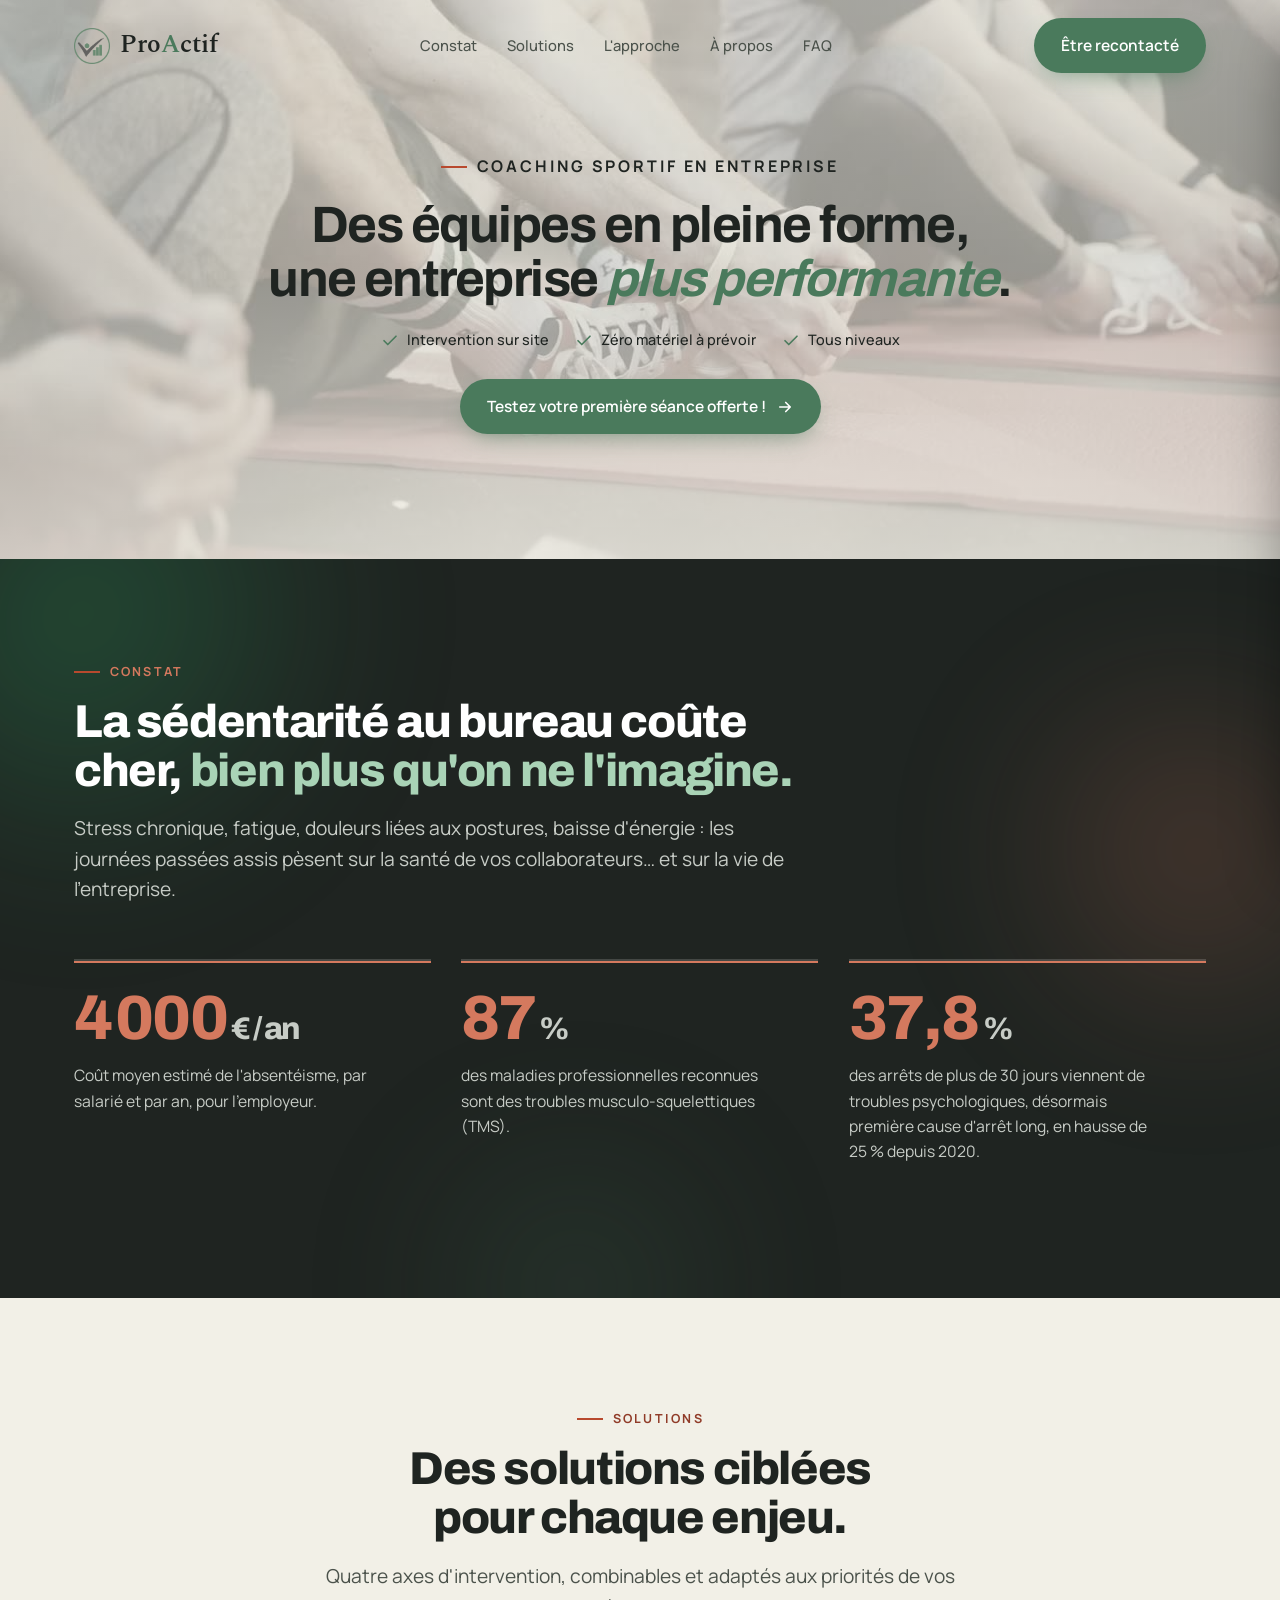
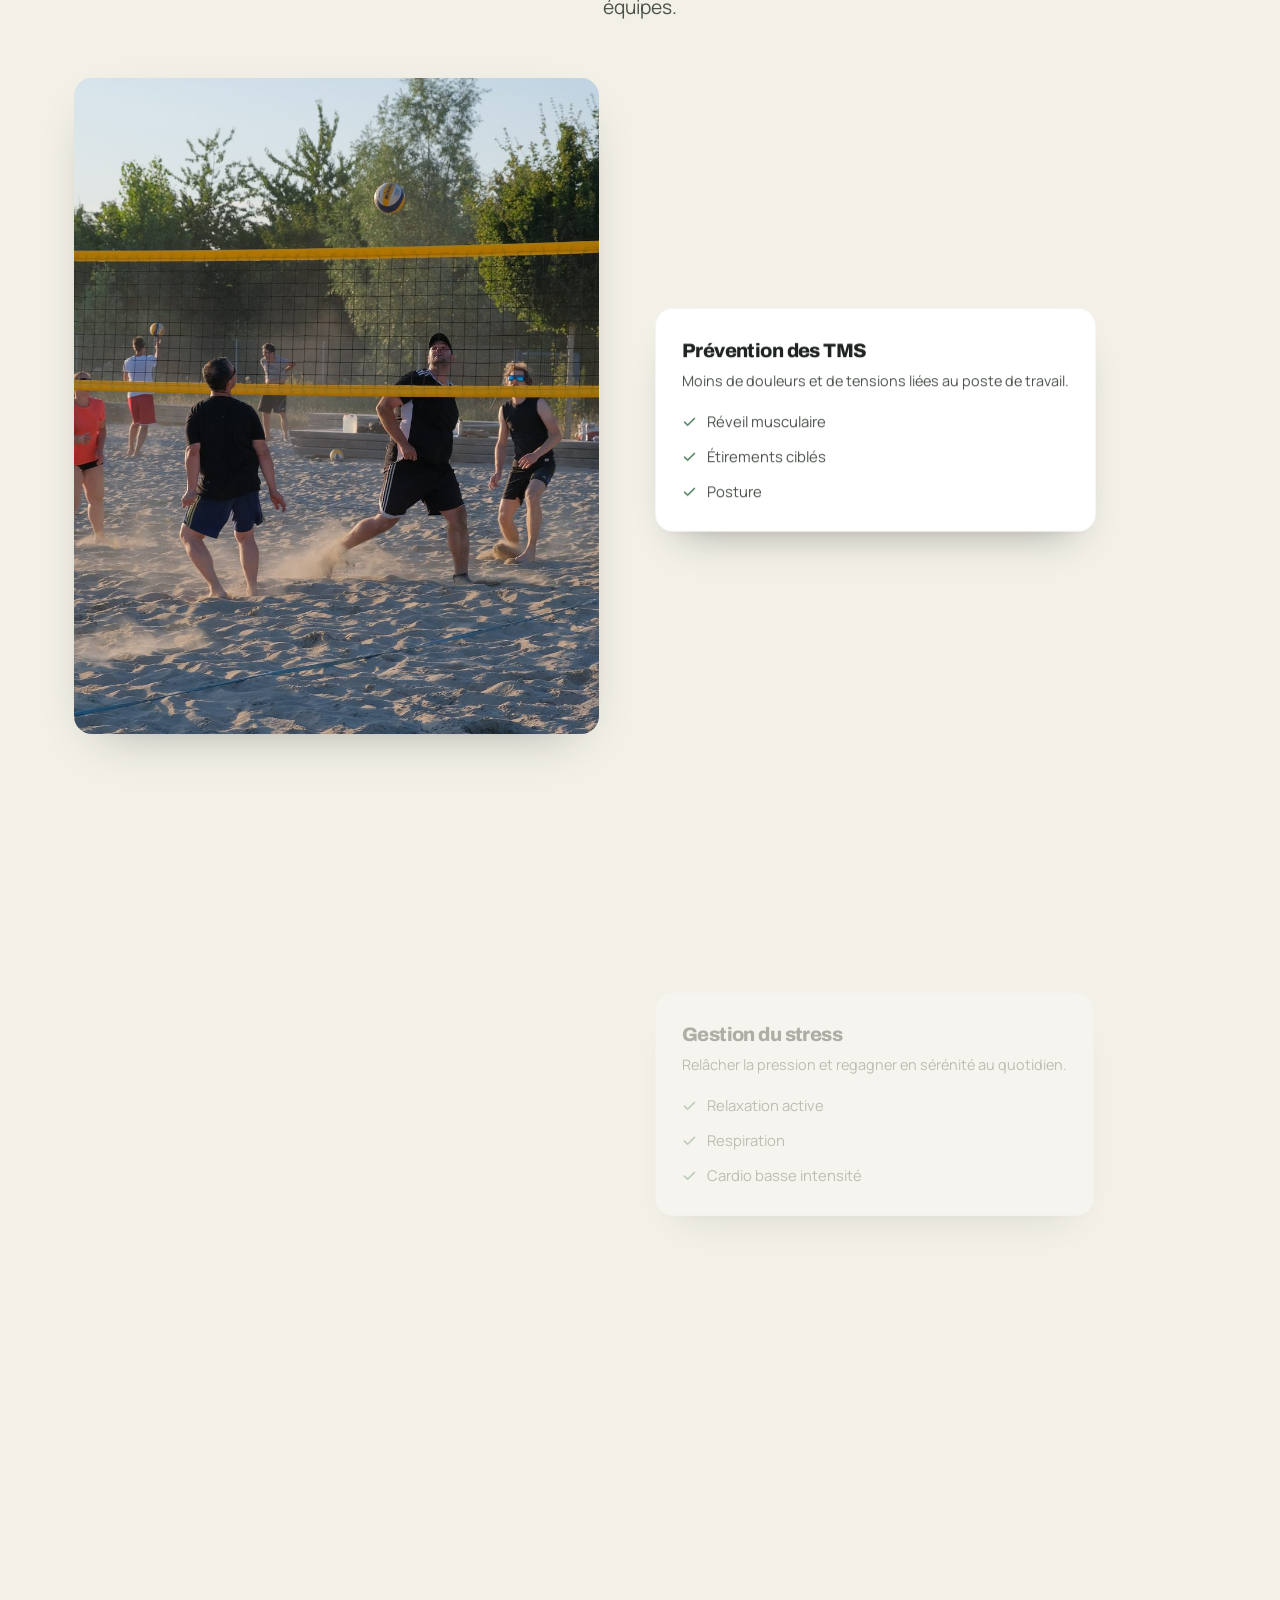
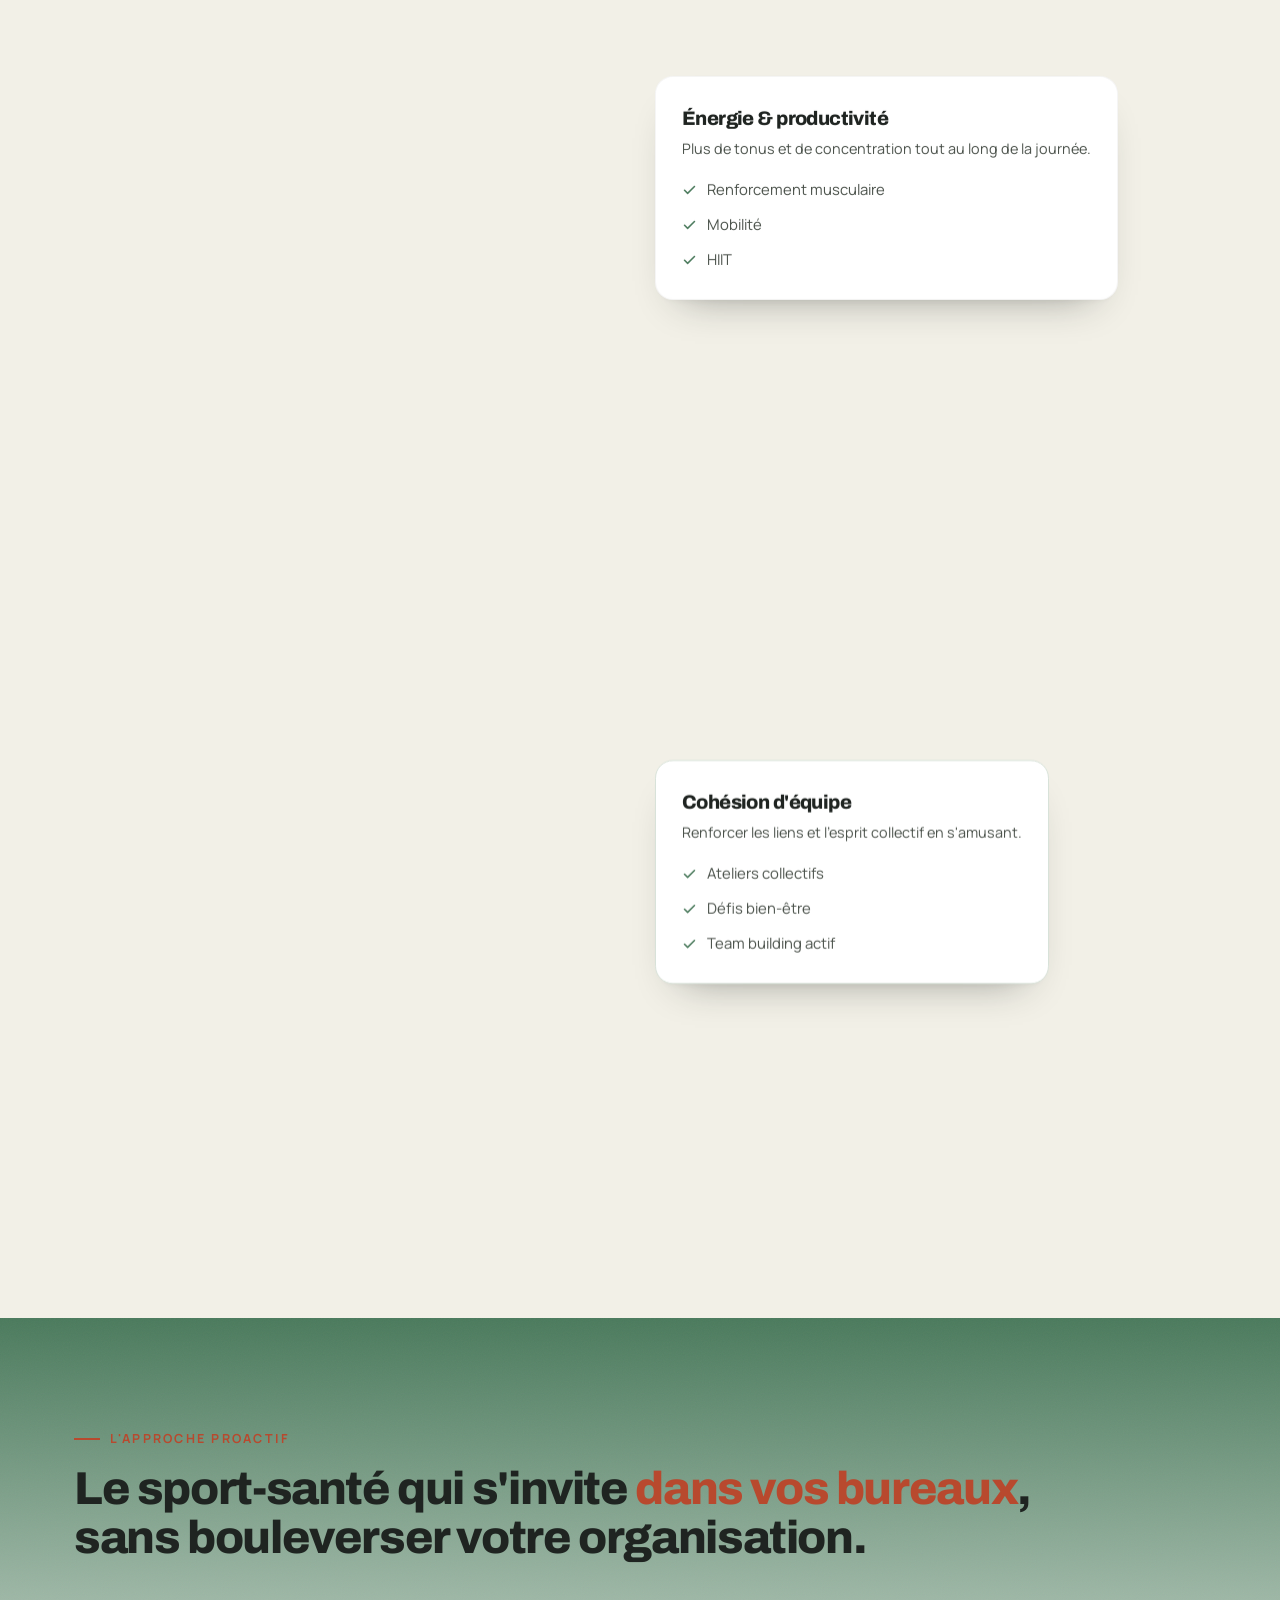
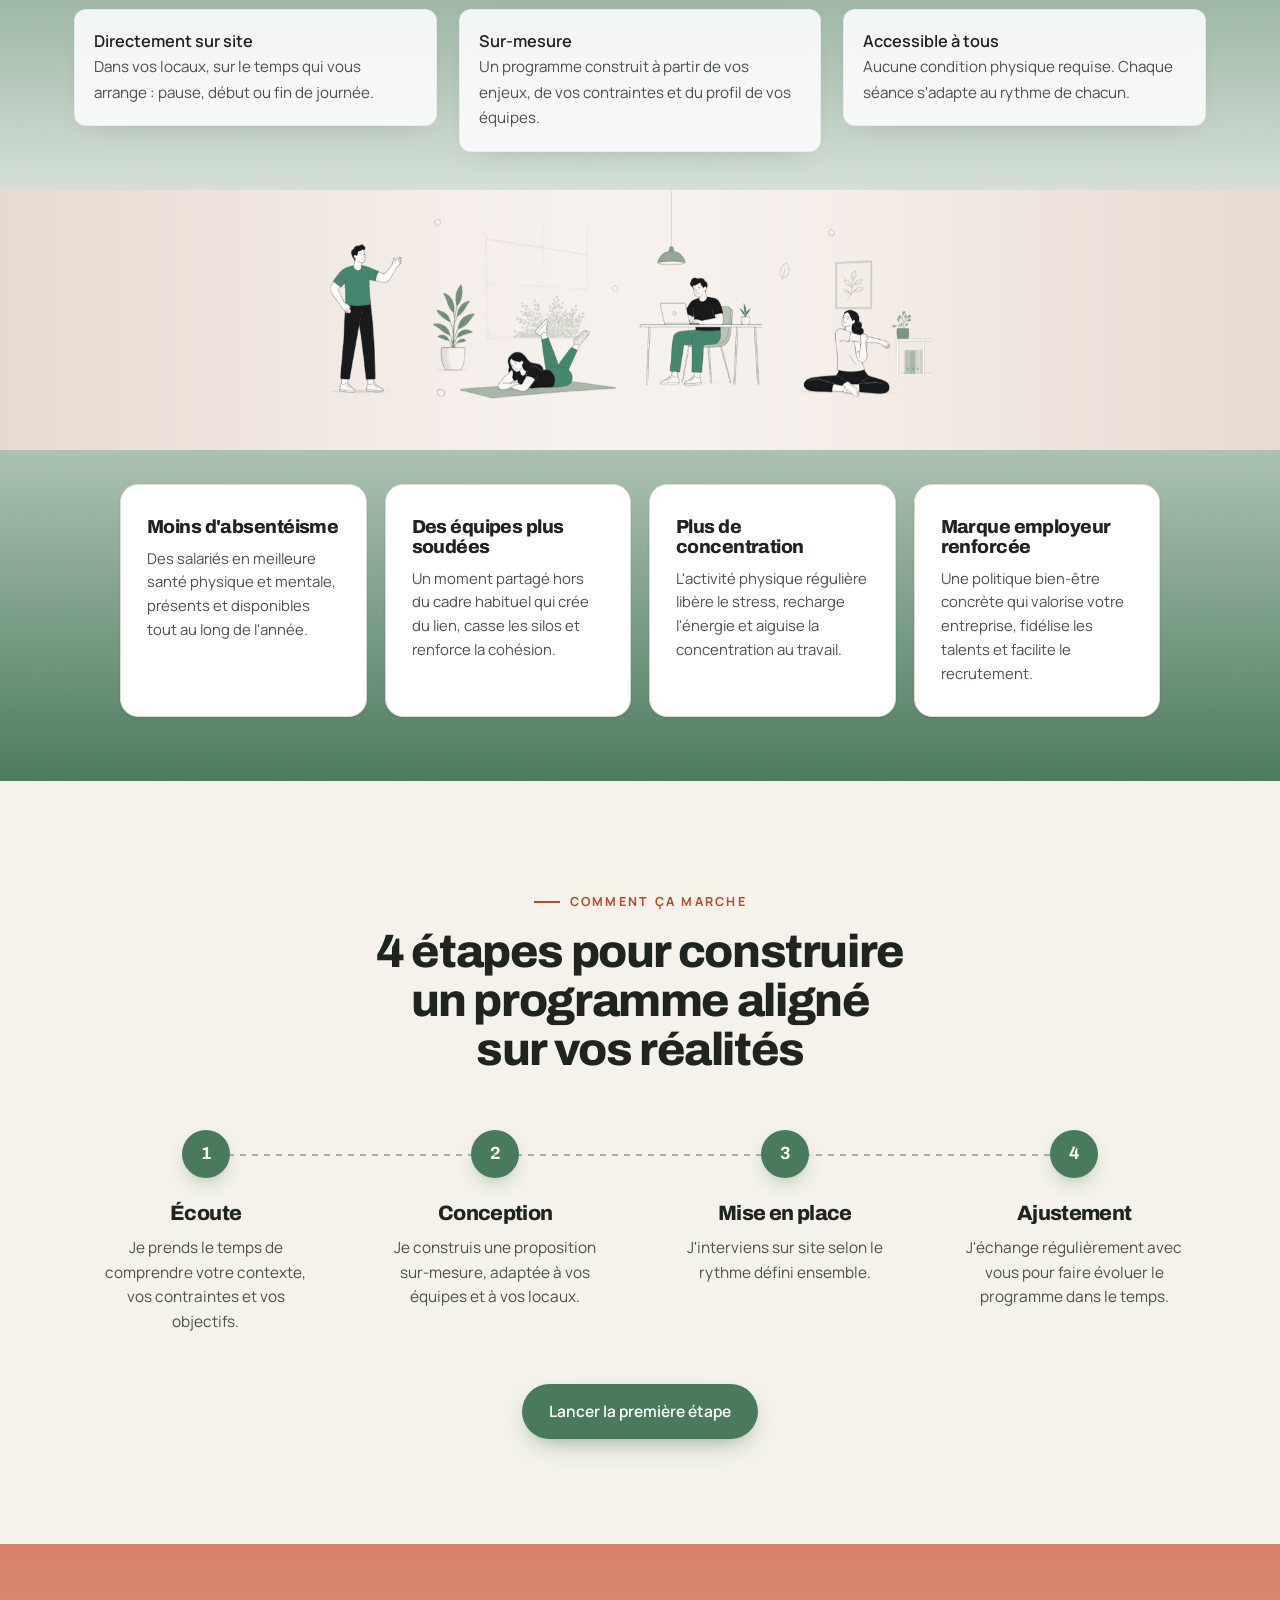
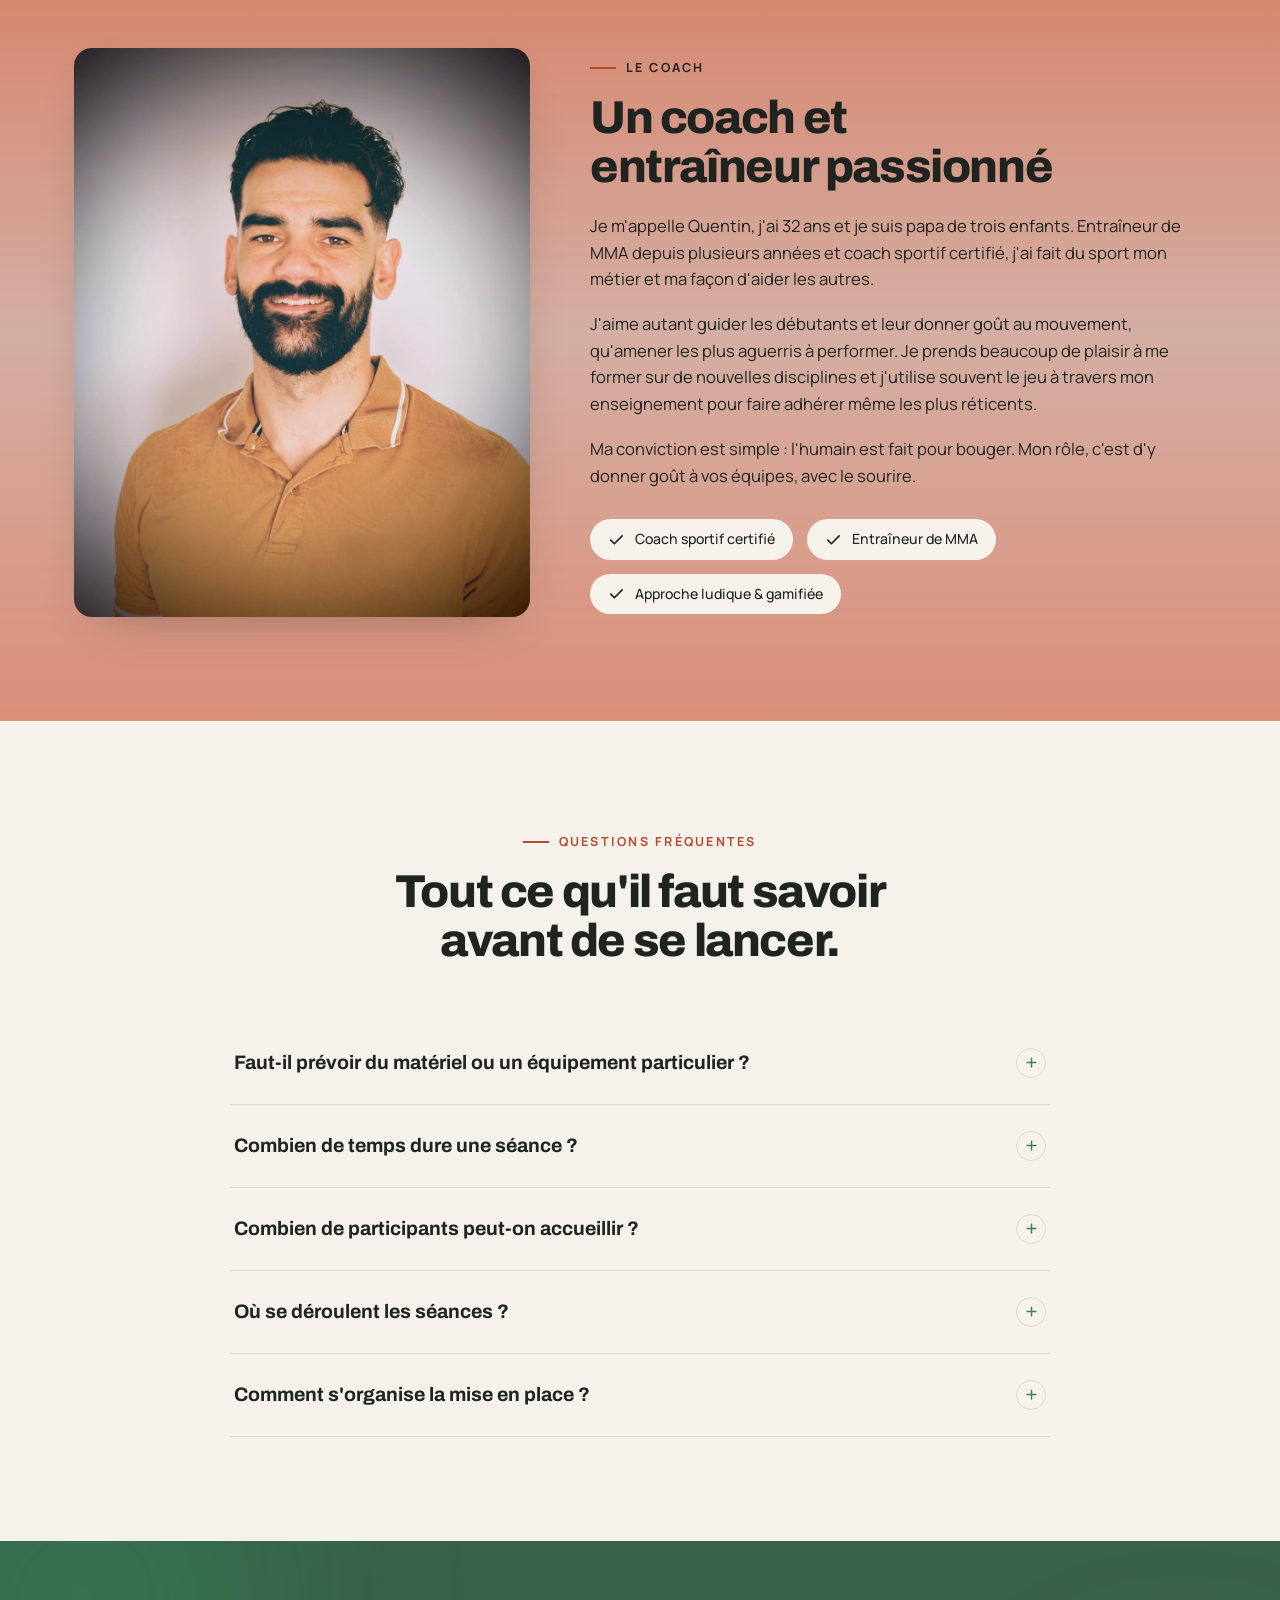
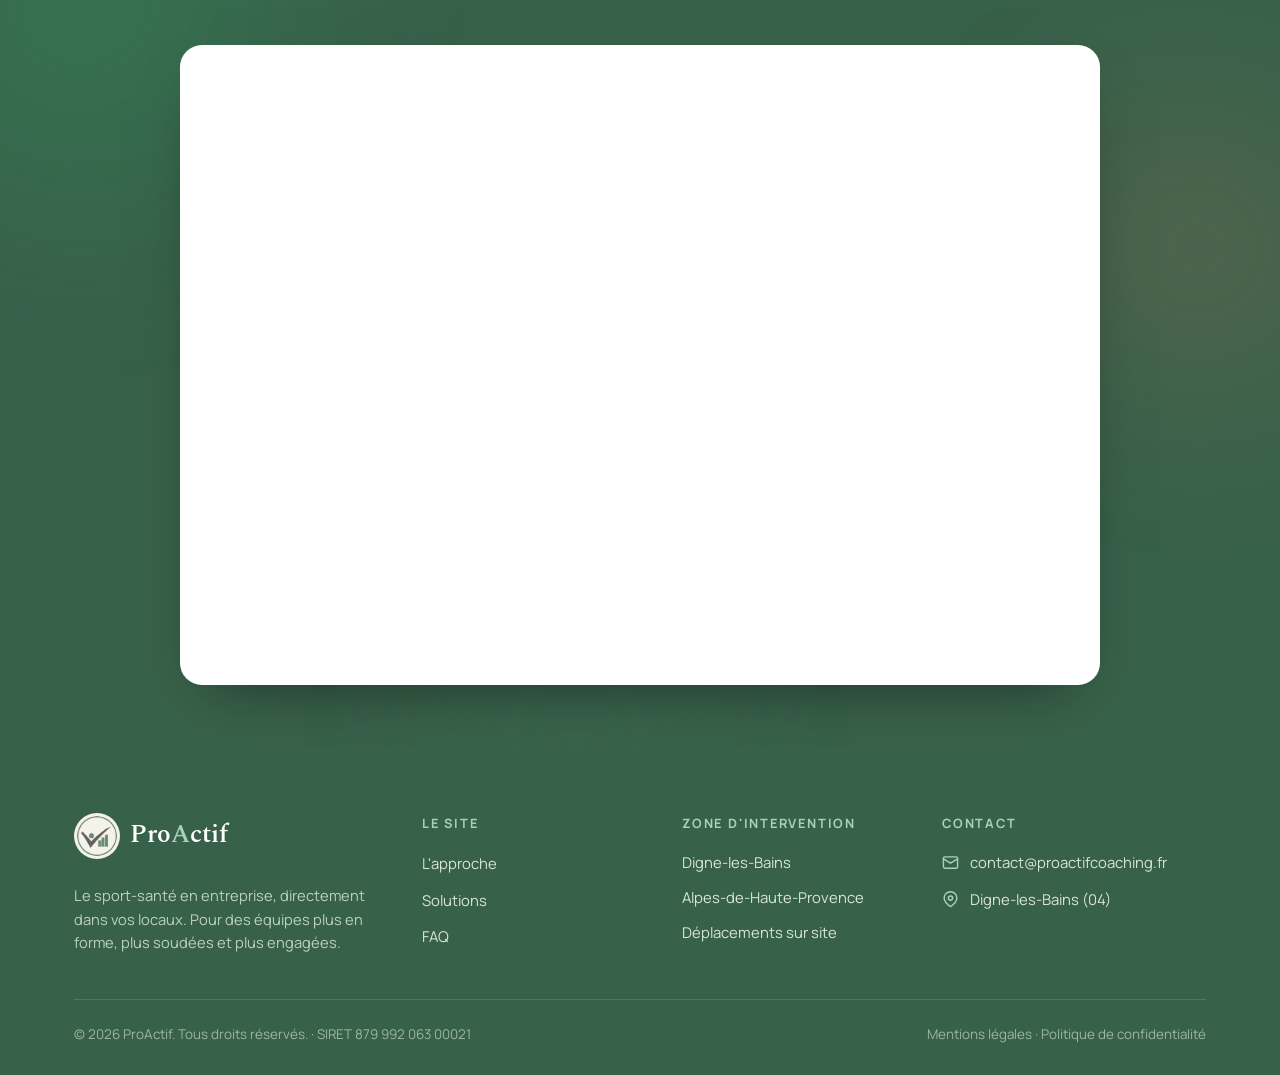
==== commit bb95c6fc: "Trois coquilles dans la section A propos Reprises telles quelles depuis Claude Design lors de l'impo" ====
--- a/index.html
+++ b/index.html
@@ -1152,7 +1152,7 @@
         <img class="sc-img is-on" src="assets/solutions/tms.jpg" alt="Une salariée s'étire à son bureau pendant une pause" loading="lazy" width="900" height="1125" />
         <img class="sc-img" src="assets/solutions/stress.jpg" alt="Une salariée prend un moment de calme dans un espace de travail" loading="lazy" width="900" height="1125" />
         <img class="sc-img" src="assets/solutions/energie.jpg" alt="Une équipe se félicite après une séance" loading="lazy" width="900" height="1125" />
-        <img class="sc-img" src="assets/solutions/cohesion.jpg" alt="Deux participantes sourient pendant un étirement au sol" loading="lazy" width="900" height="1125" />
+        <img class="sc-img" src="assets/solutions/cohesion.jpg" alt="Une partie de volley entre collègues sur un terrain extérieur" loading="lazy" width="900" height="1125" />
       </div>
       <div class="sc-steps">
       <div class="sc-step" data-i="0">
@@ -1292,9 +1292,9 @@
     <div class="about-photo reveal" style="overflow:hidden;box-shadow:var(--shadow)"><img src="assets/quentin.jpg" alt="Quentin, coach sportif et fondateur de ProActif" style="width:100%;height:100%;object-fit:cover;display:block" /></div>
     <div>
       <span class="eyebrow reveal">Le coach</span>
-      <h2 class="h-section reveal d1">Un coach et entraineur passionné</h2>
-      <p class="reveal d2">Je m'appelle Quentin, J'ai 32 ans et je suis papa de trois enfants. Entraîneur de MMA depuis plusieurs années et coach sportif certifié, j'ai fait du sport mon métier et ma façon d'aider les autres.</p>
-      <p class="reveal d2">J'aime autant guider les débutants et leurs donner goût au mouvement, qu'amener les plus aguerris à performer. Je prends beaucoup de plaisir à me former sur de nouvelles disciplines et j'utilise souvent le jeu à travers mon enseignement pour faire adhérer même les plus réticents.</p>
+      <h2 class="h-section reveal d1">Un coach et entraîneur passionné</h2>
+      <p class="reveal d2">Je m'appelle Quentin, j'ai 32 ans et je suis papa de trois enfants. Entraîneur de MMA depuis plusieurs années et coach sportif certifié, j'ai fait du sport mon métier et ma façon d'aider les autres.</p>
+      <p class="reveal d2">J'aime autant guider les débutants et leur donner goût au mouvement, qu'amener les plus aguerris à performer. Je prends beaucoup de plaisir à me former sur de nouvelles disciplines et j'utilise souvent le jeu à travers mon enseignement pour faire adhérer même les plus réticents.</p>
       <p class="reveal d2">Ma conviction est simple : l'humain est fait pour bouger. Mon rôle, c'est d'y donner goût à vos équipes, avec le sourire.</p>
       <div class="about-creds reveal d3">
         <span class="cred"><svg viewBox="0 0 24 24" fill="none" stroke="currentColor" stroke-width="2.4" stroke-linecap="round" stroke-linejoin="round"><path d="M20 7L9 18l-5-5"/></svg>Coach sportif certifié</span>
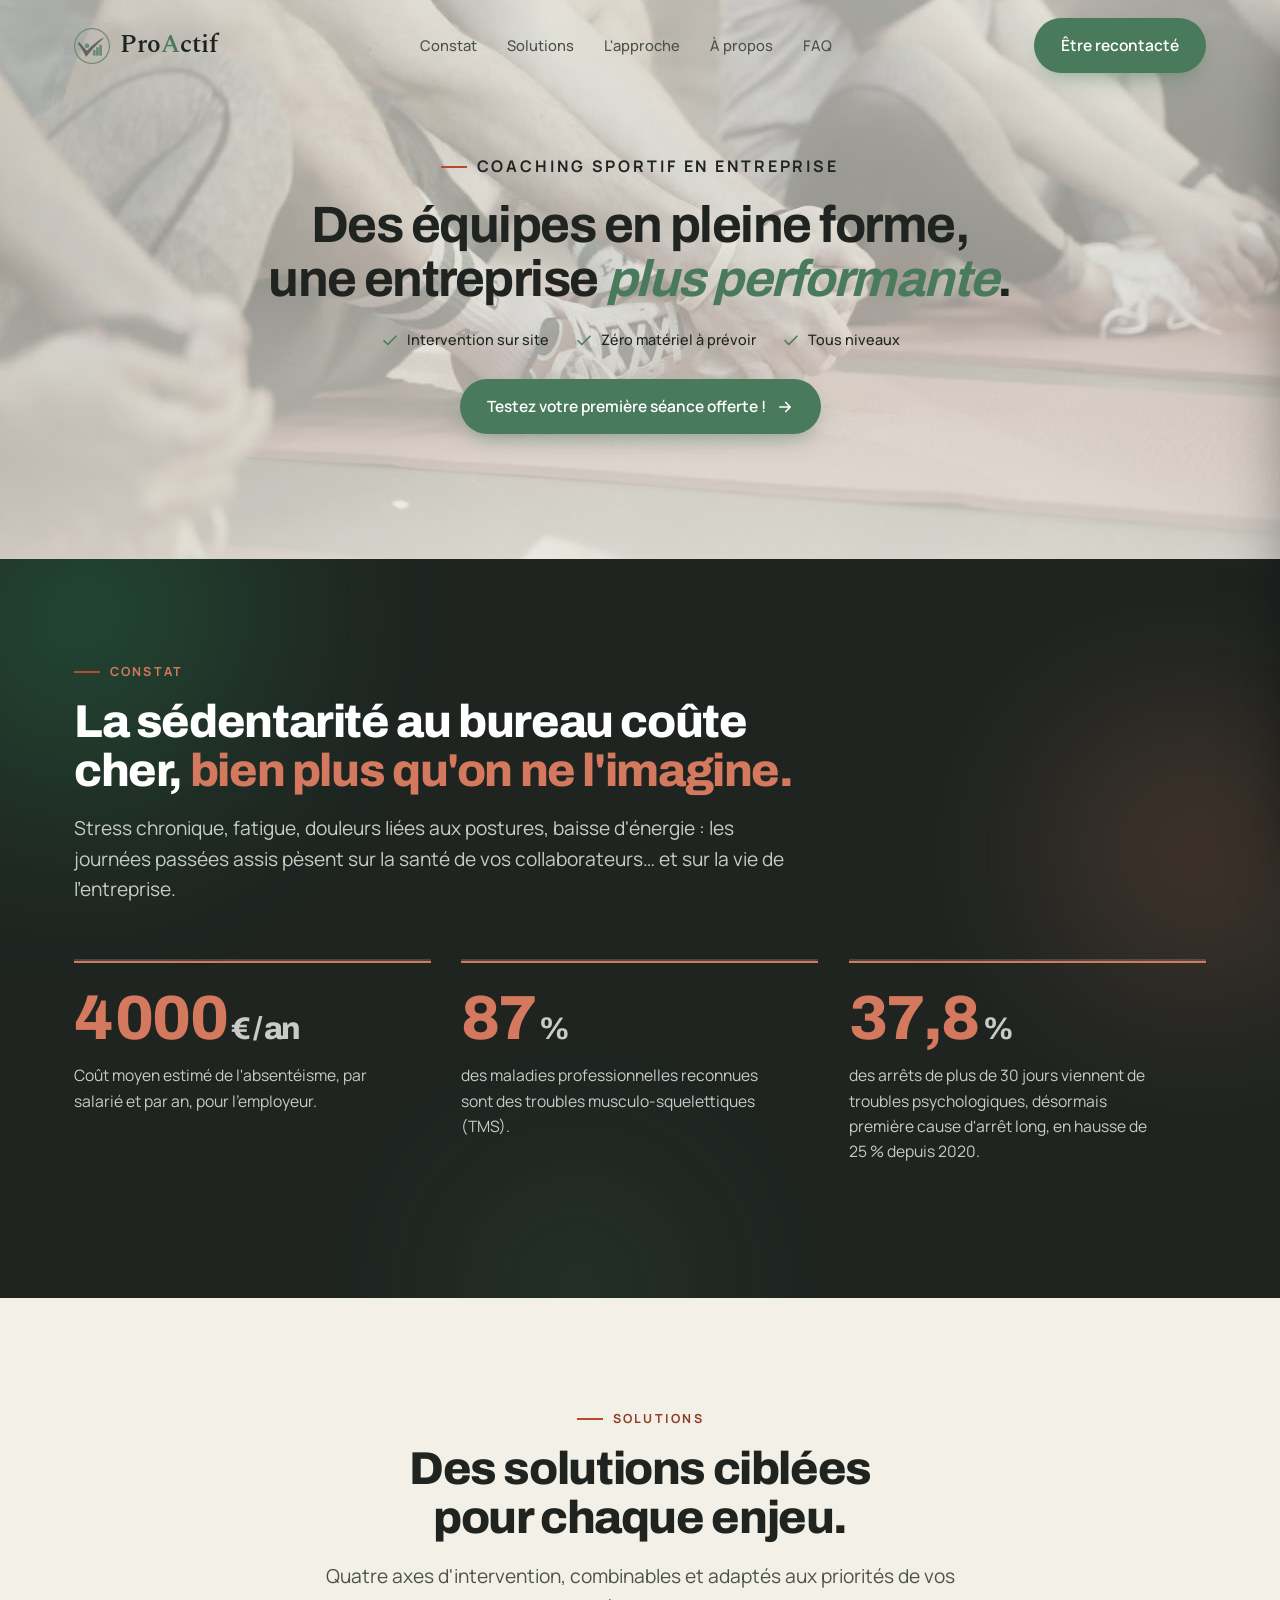
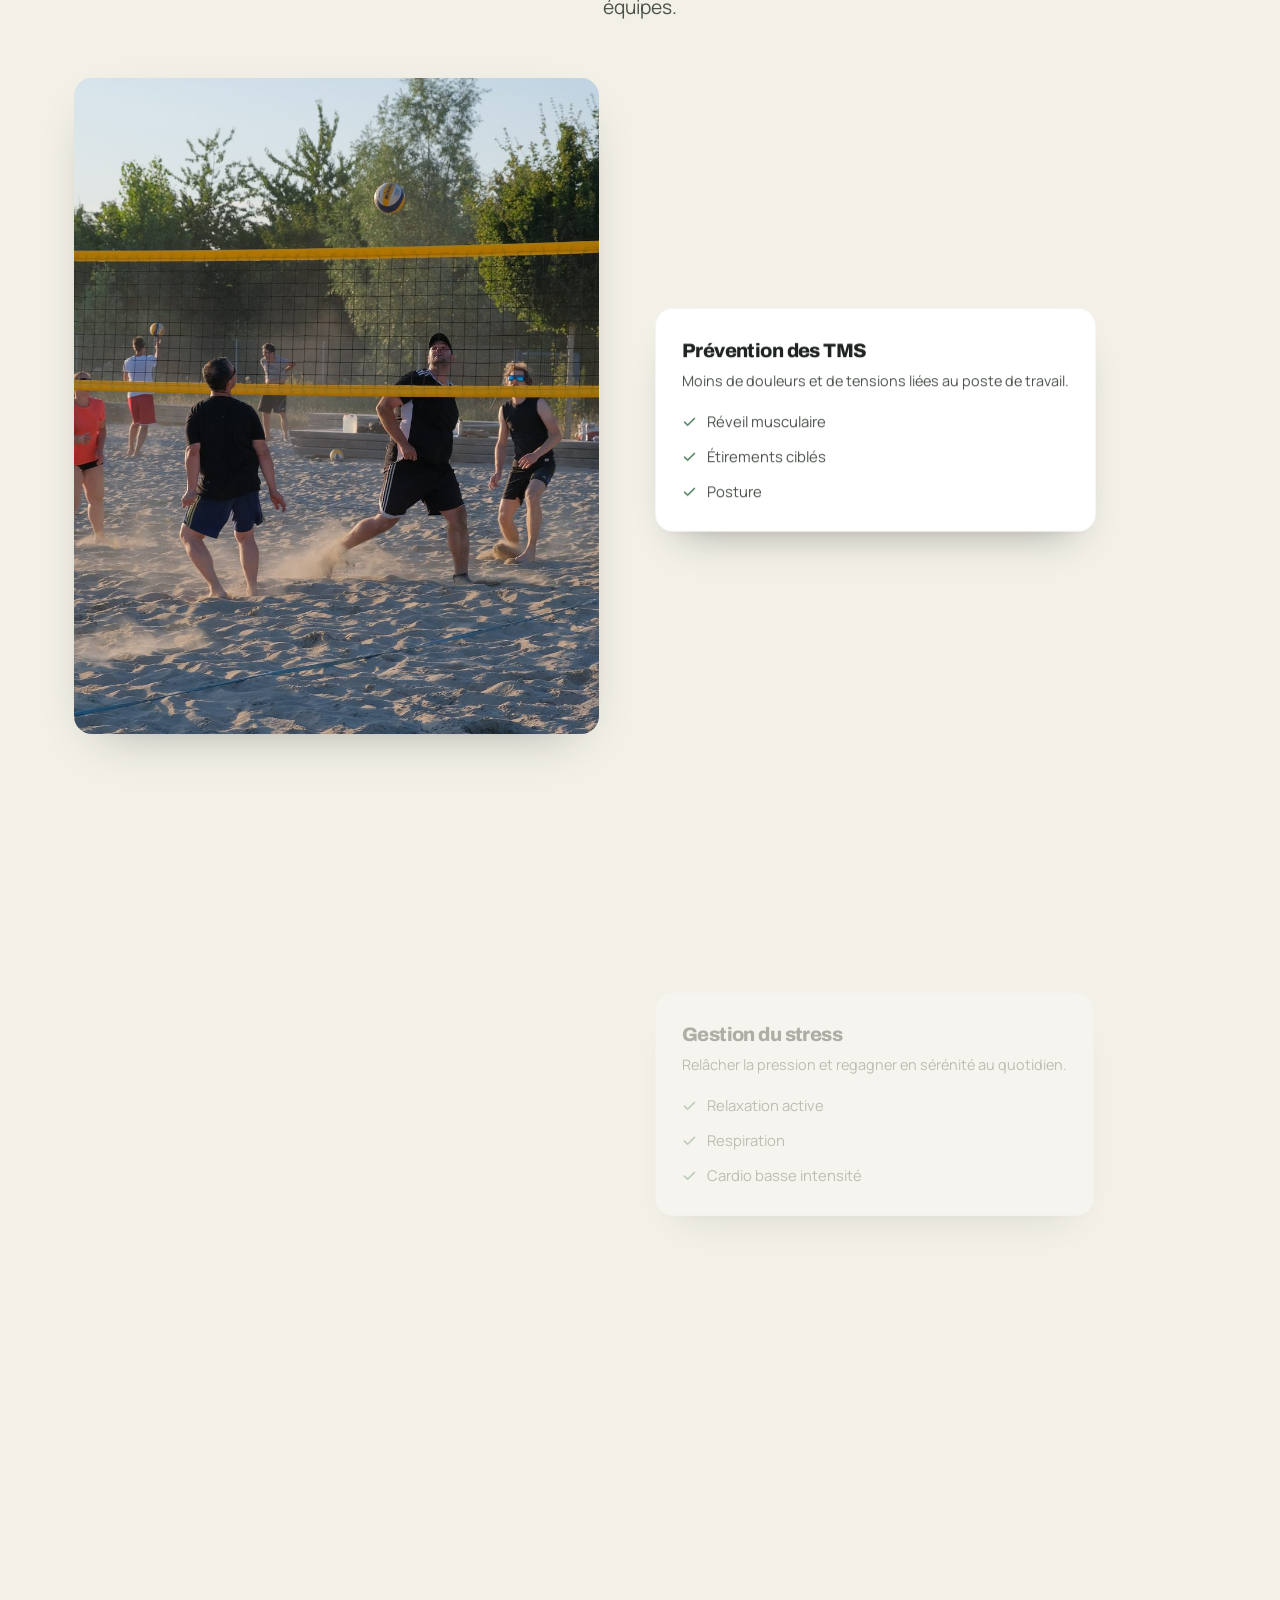
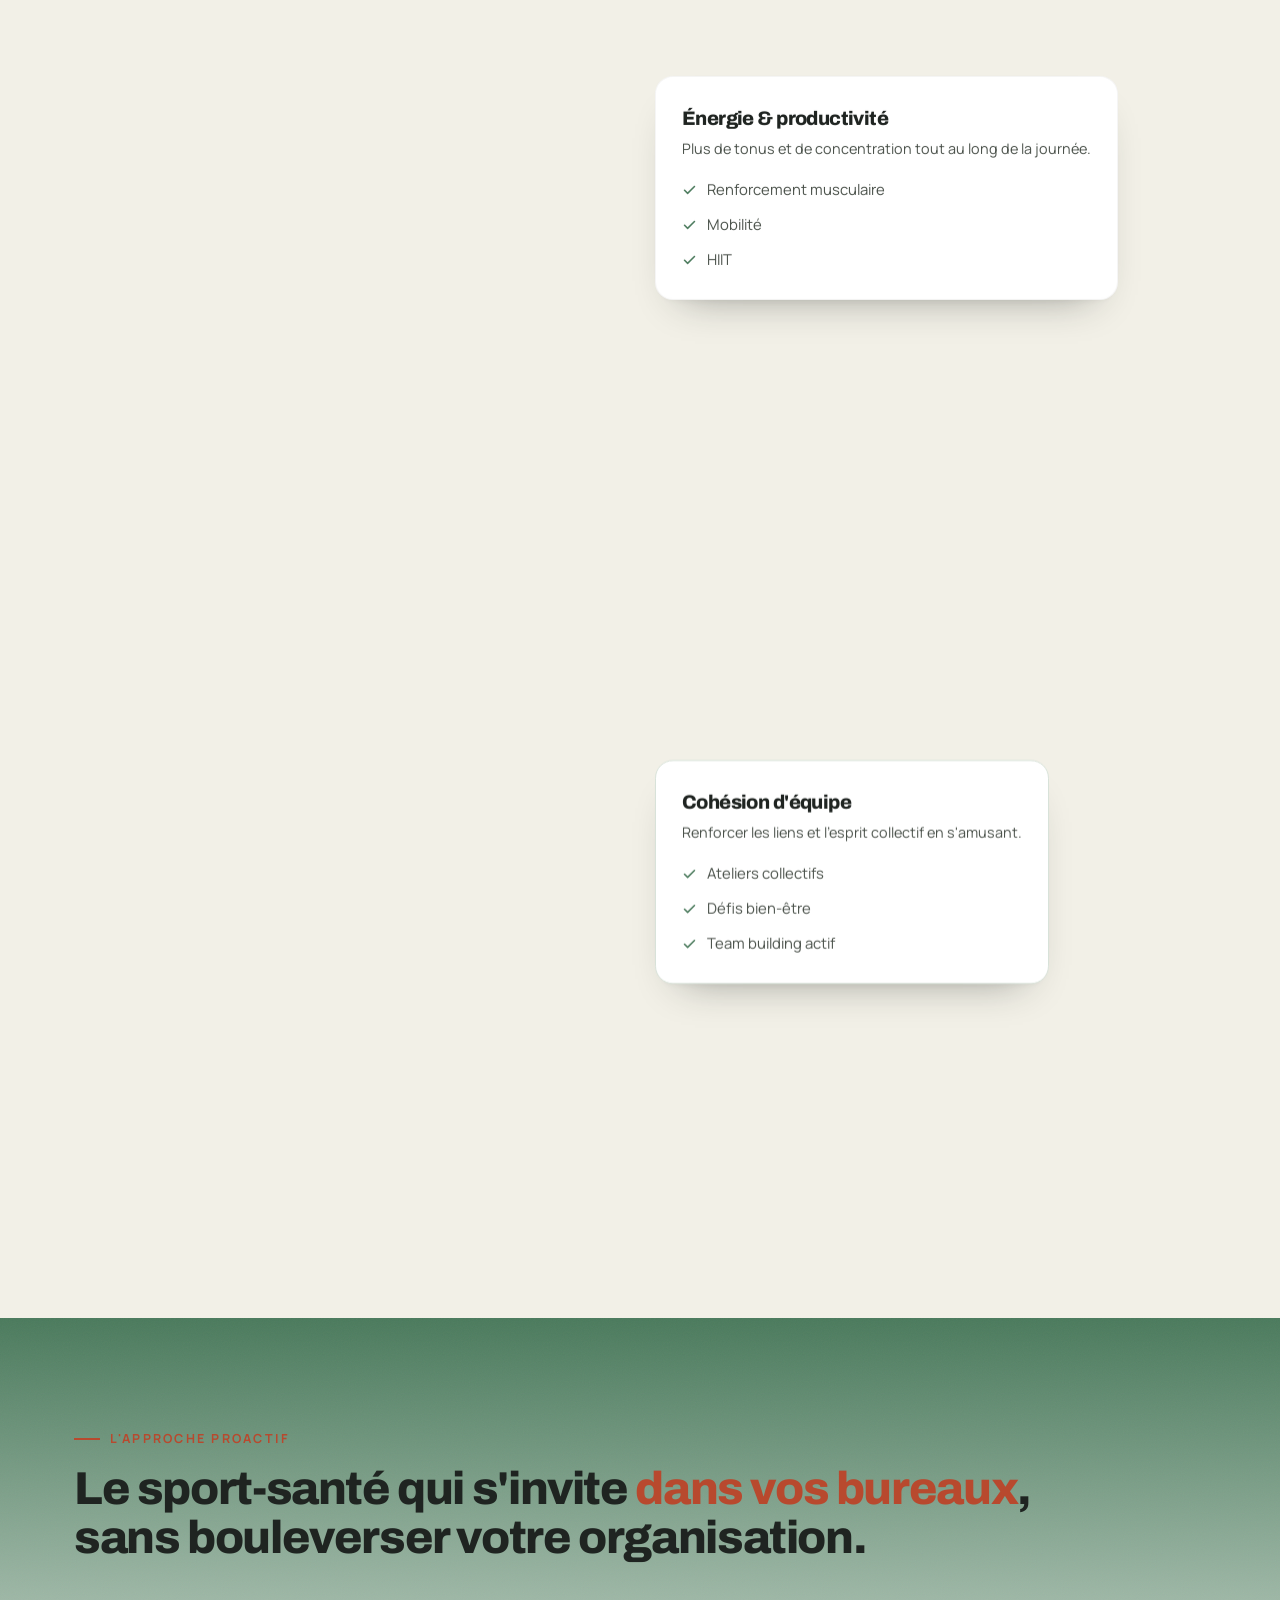
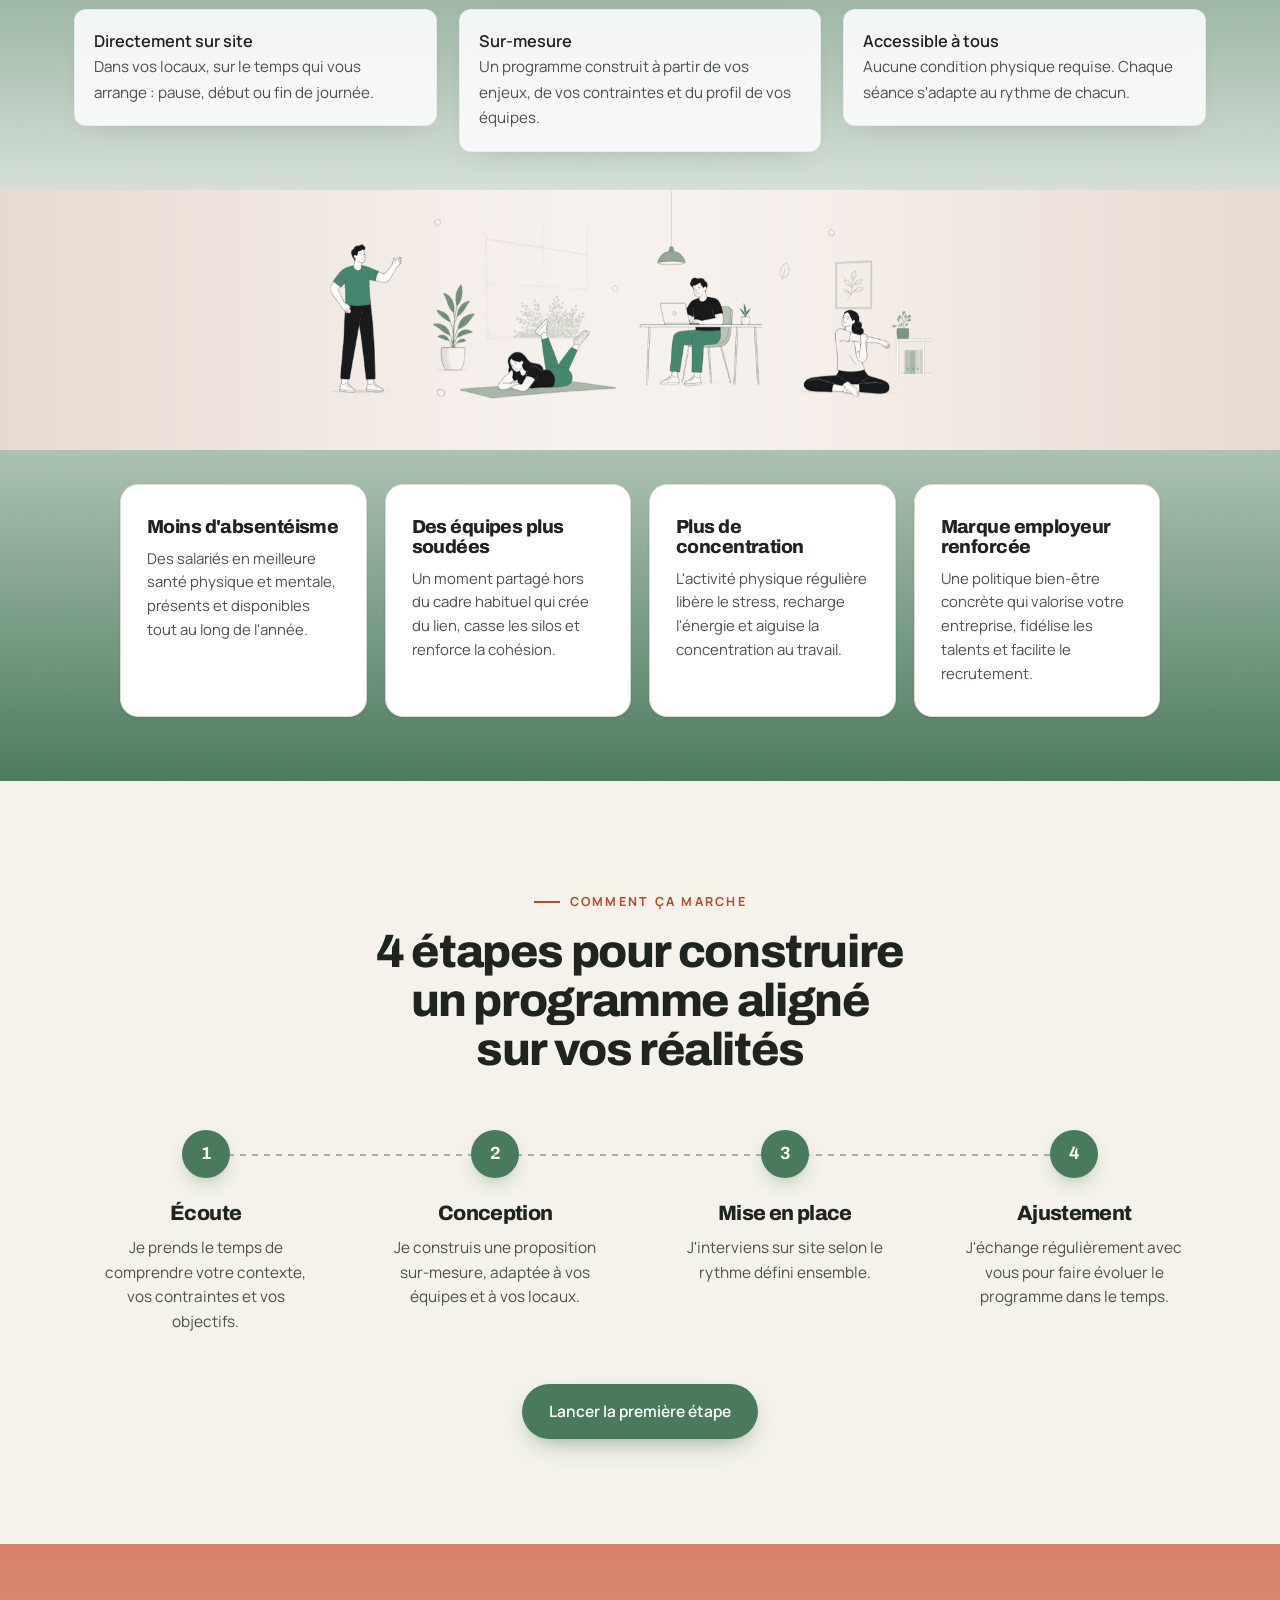
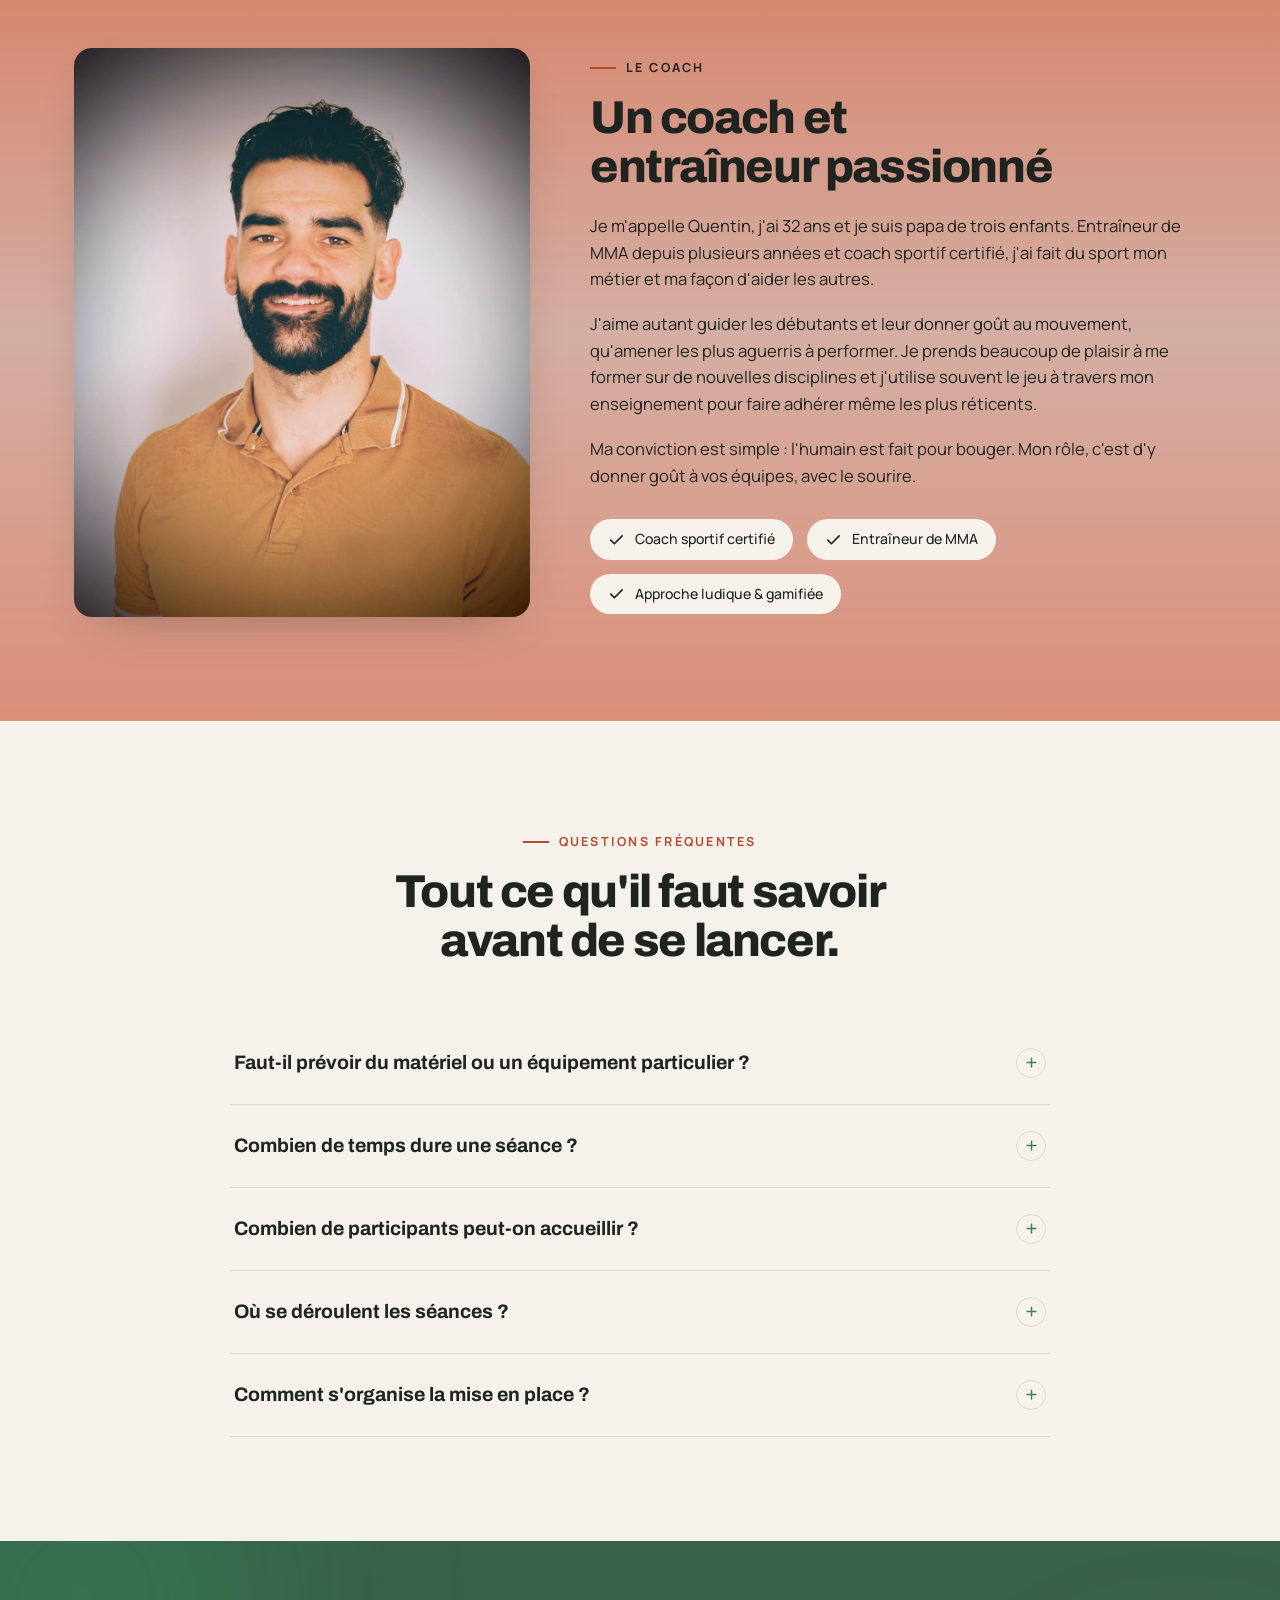
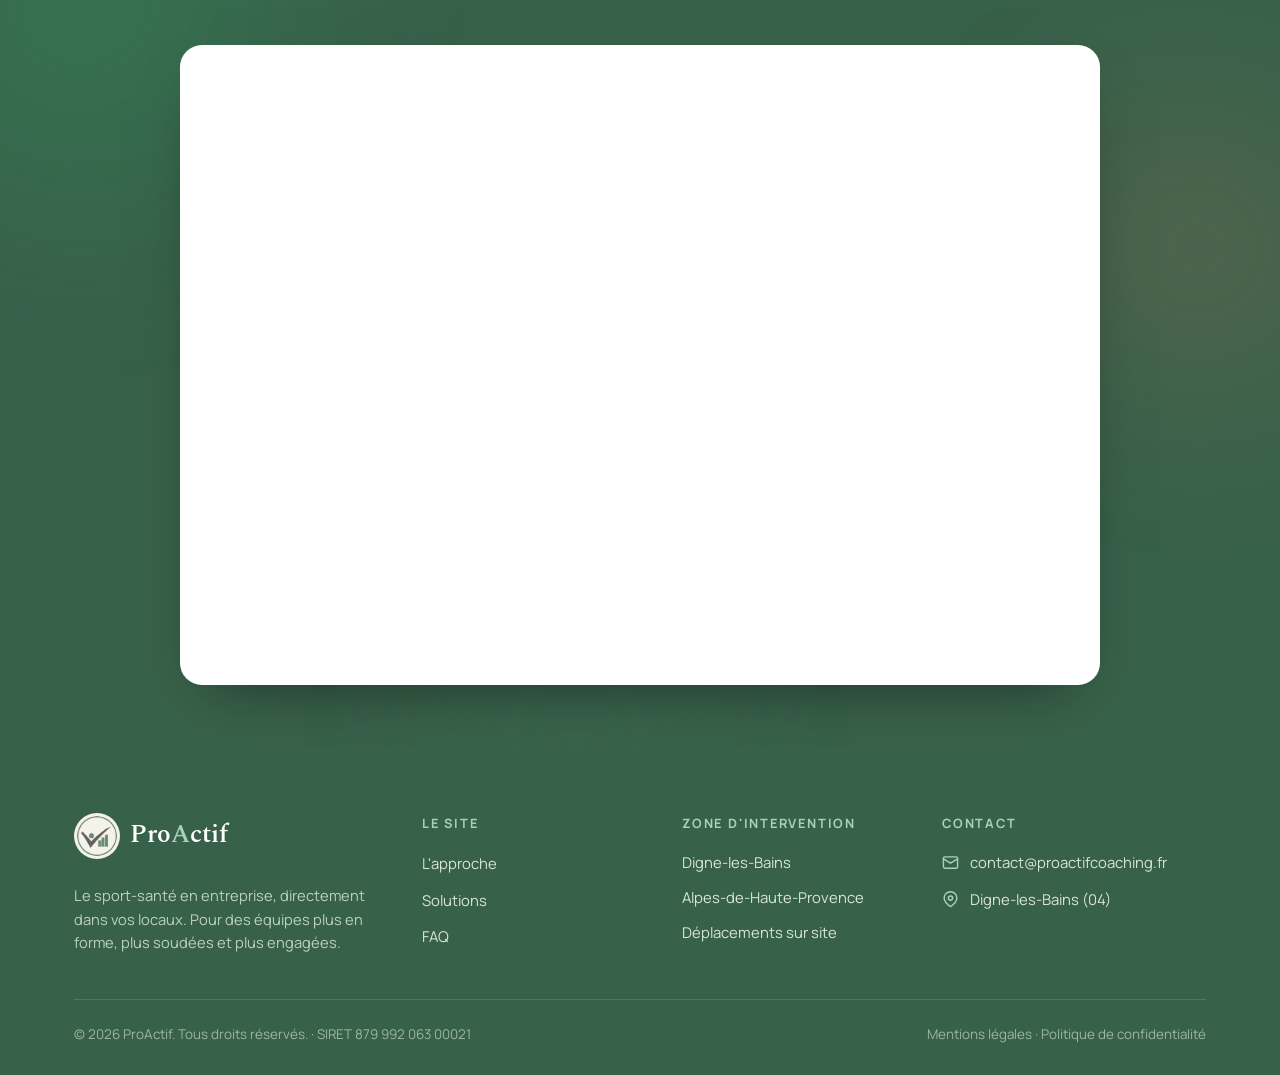
==== commit 368a02a5: "Pages legales : mentions creees, confidentialite mise a jour Le lien « Mentions legales » du pied de" ====
--- a/index.html
+++ b/index.html
@@ -1118,7 +1118,7 @@
   <div class="wrap">
     <div class="problem-head">
       <span class="eyebrow reveal" style="color:var(--accent-light)">Constat</span>
-      <h2 class="h-section reveal d1" style="margin-top:16px">La sédentarité au bureau coûte cher, <span style="color:#a9d3b6">bien plus qu'on ne l'imagine.</span></h2>
+      <h2 class="h-section reveal d1" style="margin-top:16px">La sédentarité au bureau coûte cher, <span style="color:var(--accent-light)">bien plus qu'on ne l'imagine.</span></h2>
       <p class="lead reveal d2" style="margin-top:18px">Stress chronique, fatigue, douleurs liées aux postures, baisse d'énergie : les journées passées assis pèsent sur la santé de vos collaborateurs… et sur la vie de l'entreprise.</p>
     </div>
     <div class="stat-grid">
@@ -1399,7 +1399,7 @@
     </div>
     <div class="foot-bottom">
       <span>© <span id="year">2026</span> ProActif. Tous droits réservés. · SIRET 879 992 063 00021</span>
-      <span><a href="#">Mentions légales</a> · <a href="confidentialite.html">Politique de confidentialité</a></span>
+      <span><a href="mentions-legales.html">Mentions légales</a> · <a href="confidentialite.html">Politique de confidentialité</a></span>
     </div>
   </div>
 </footer>
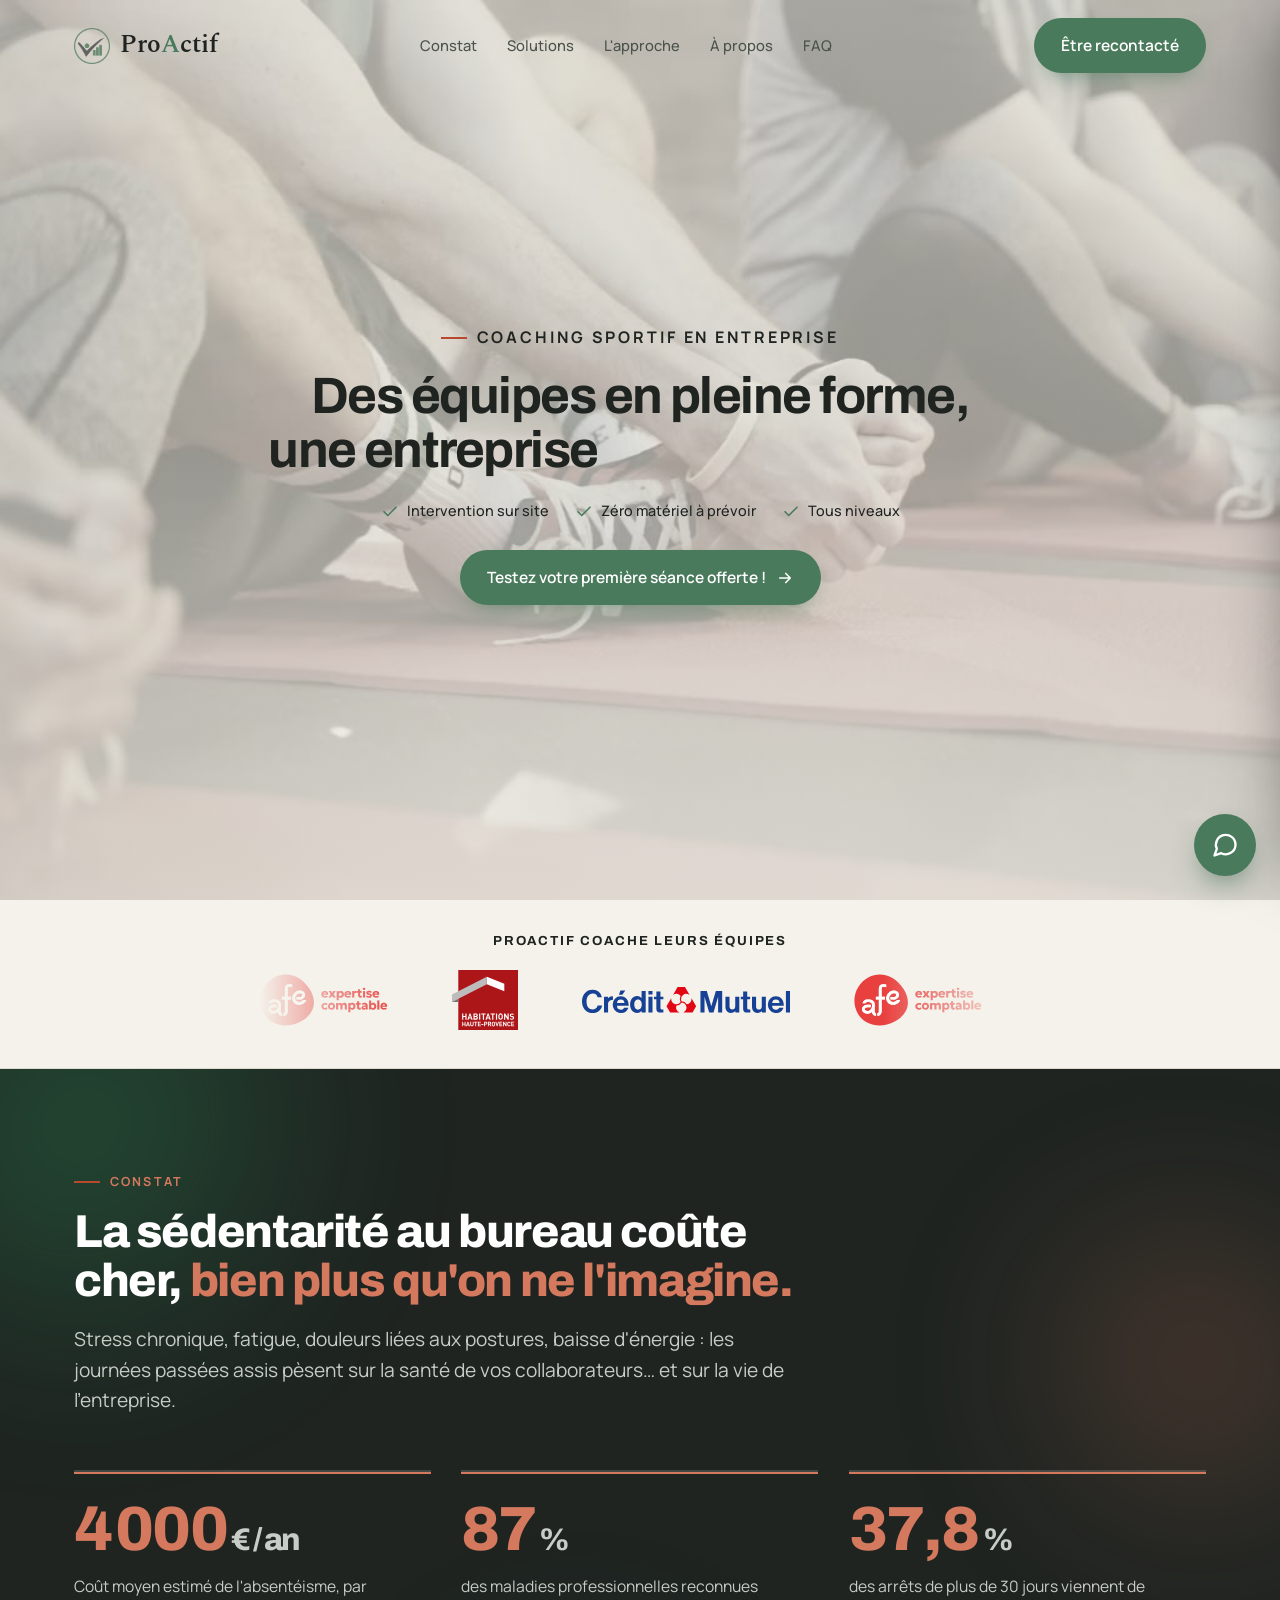
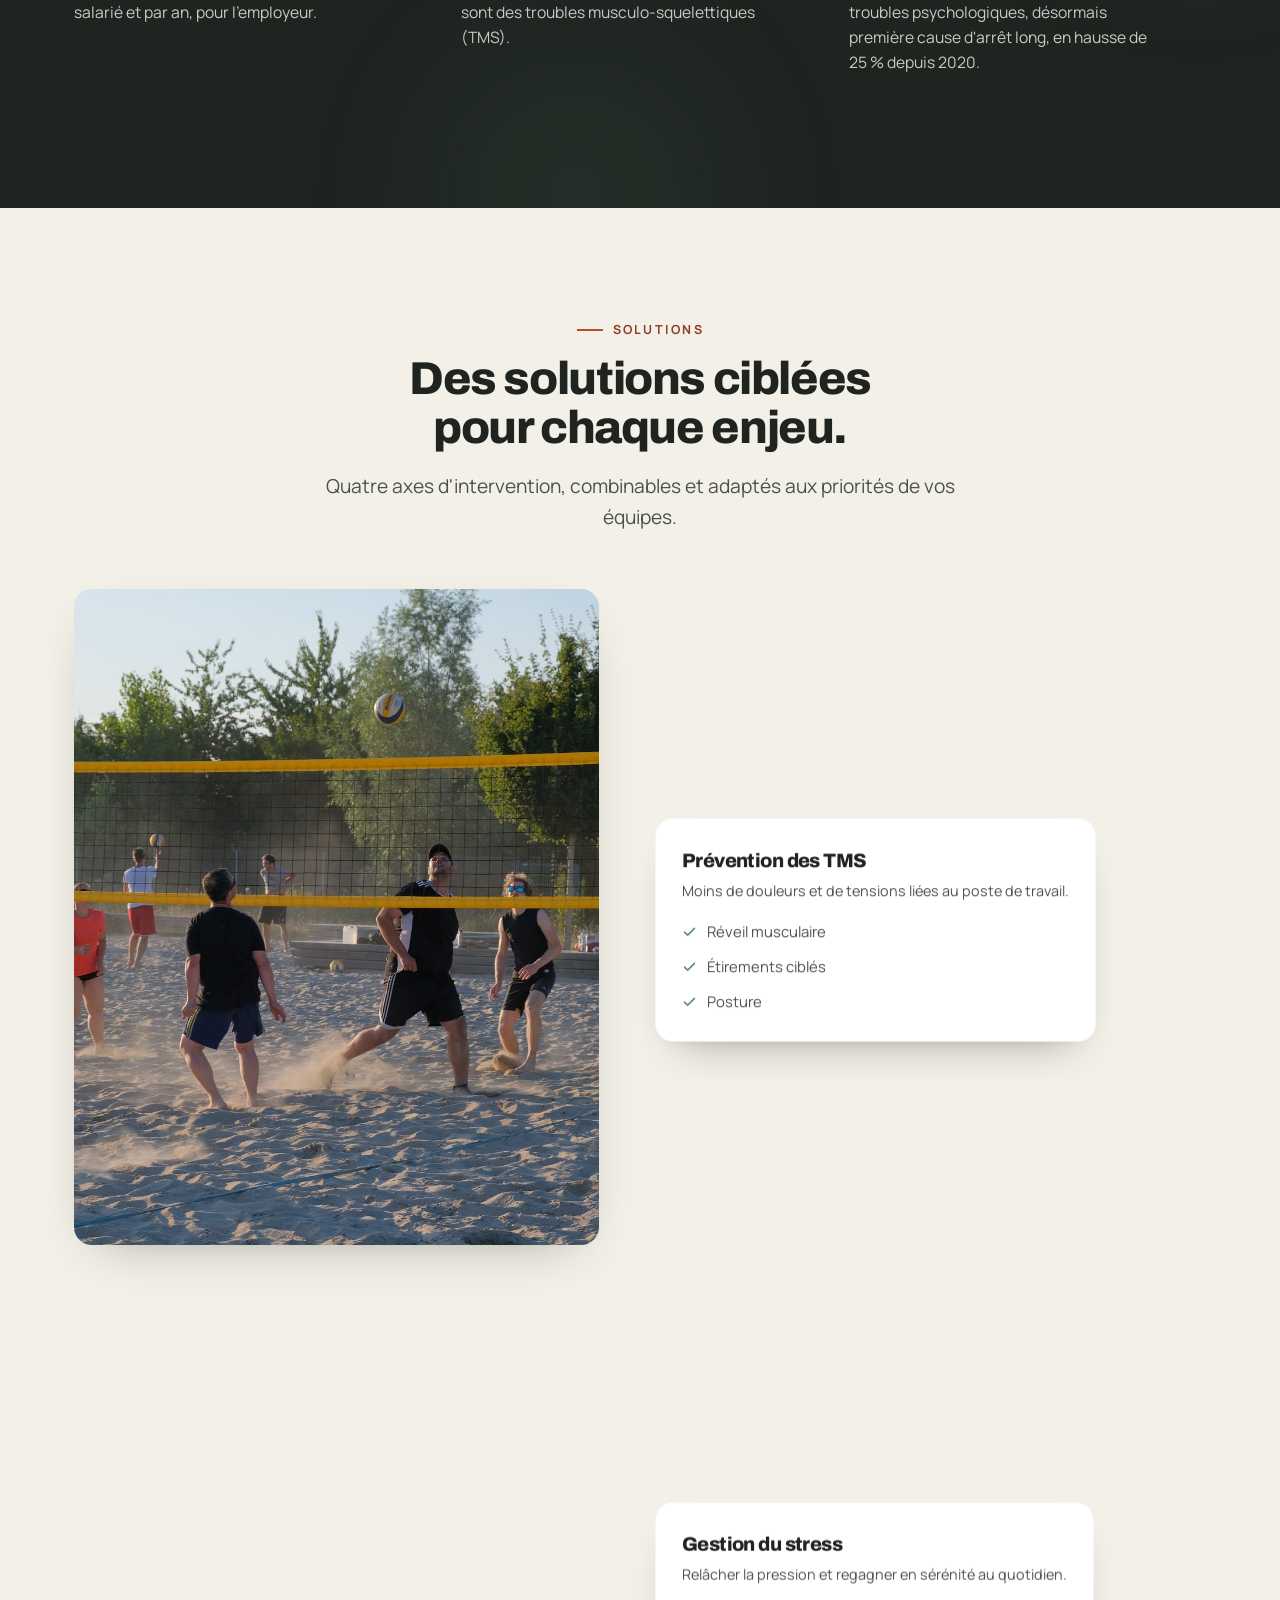
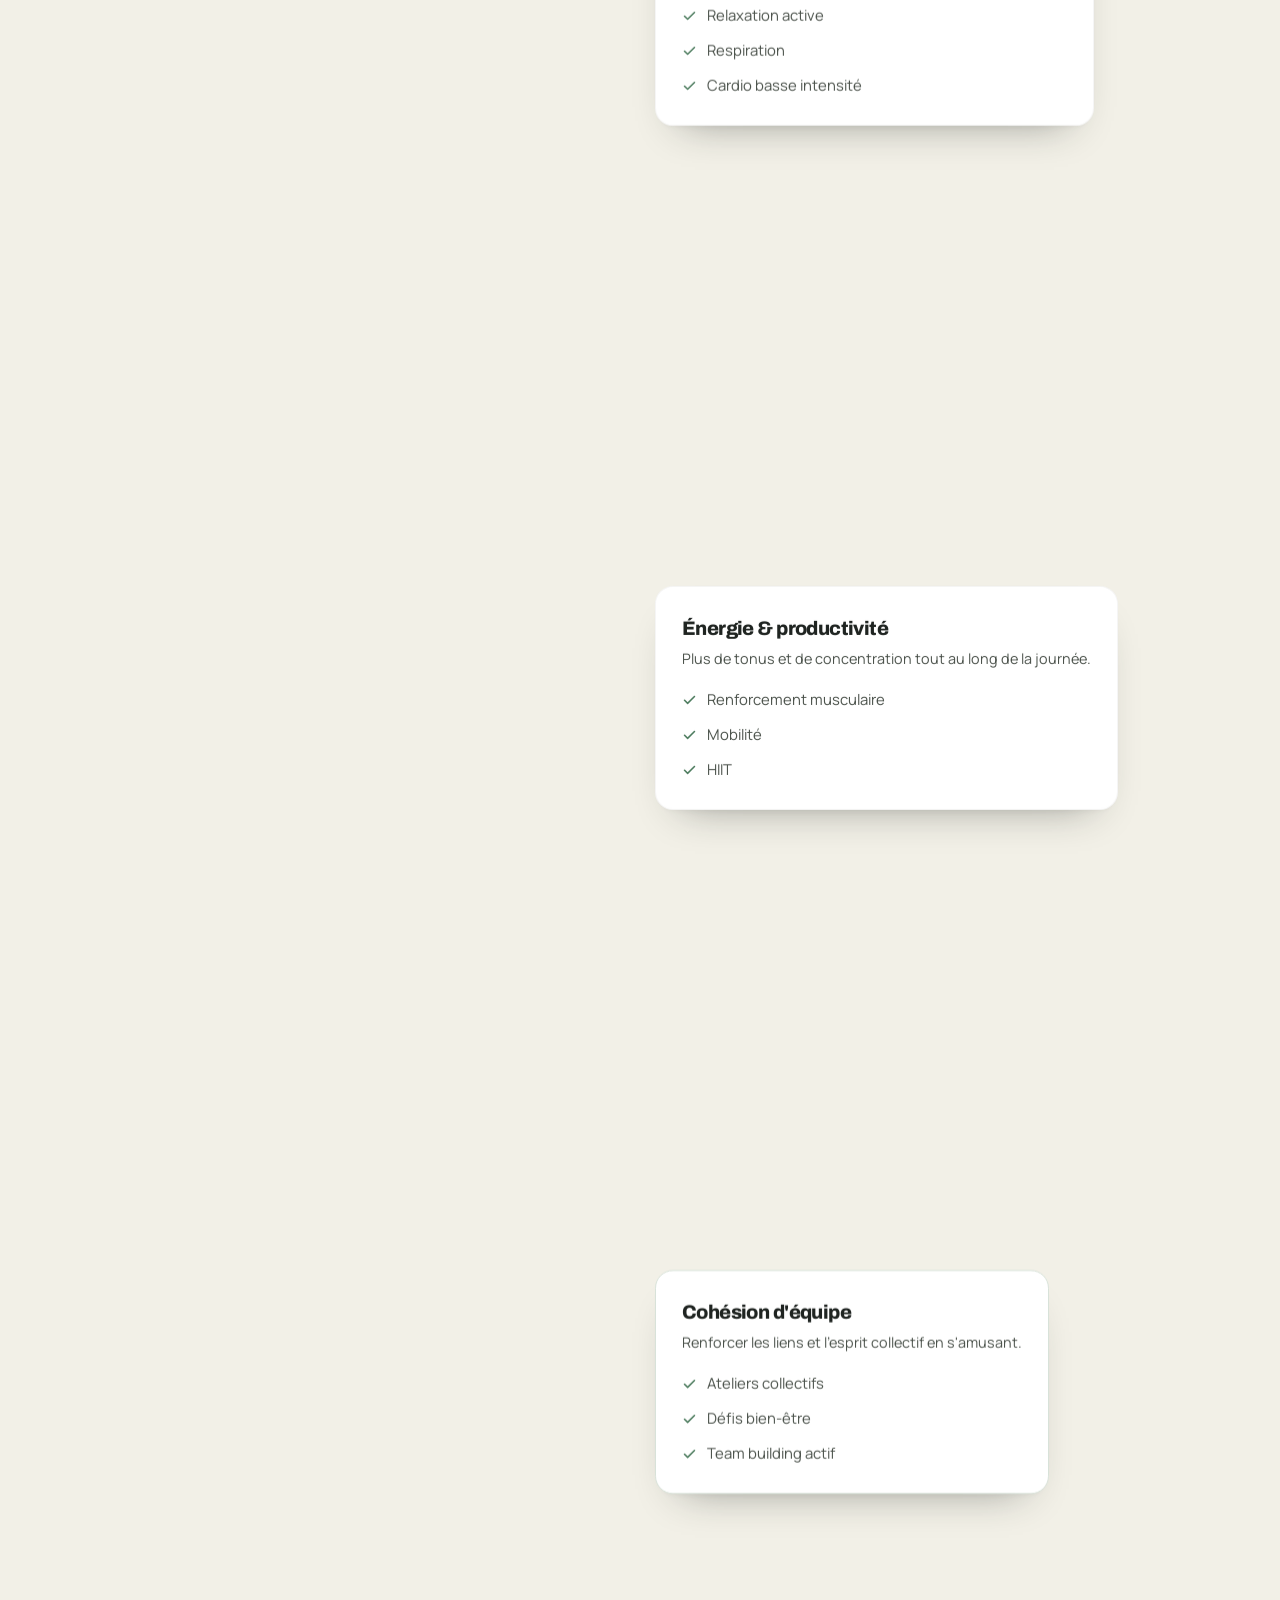
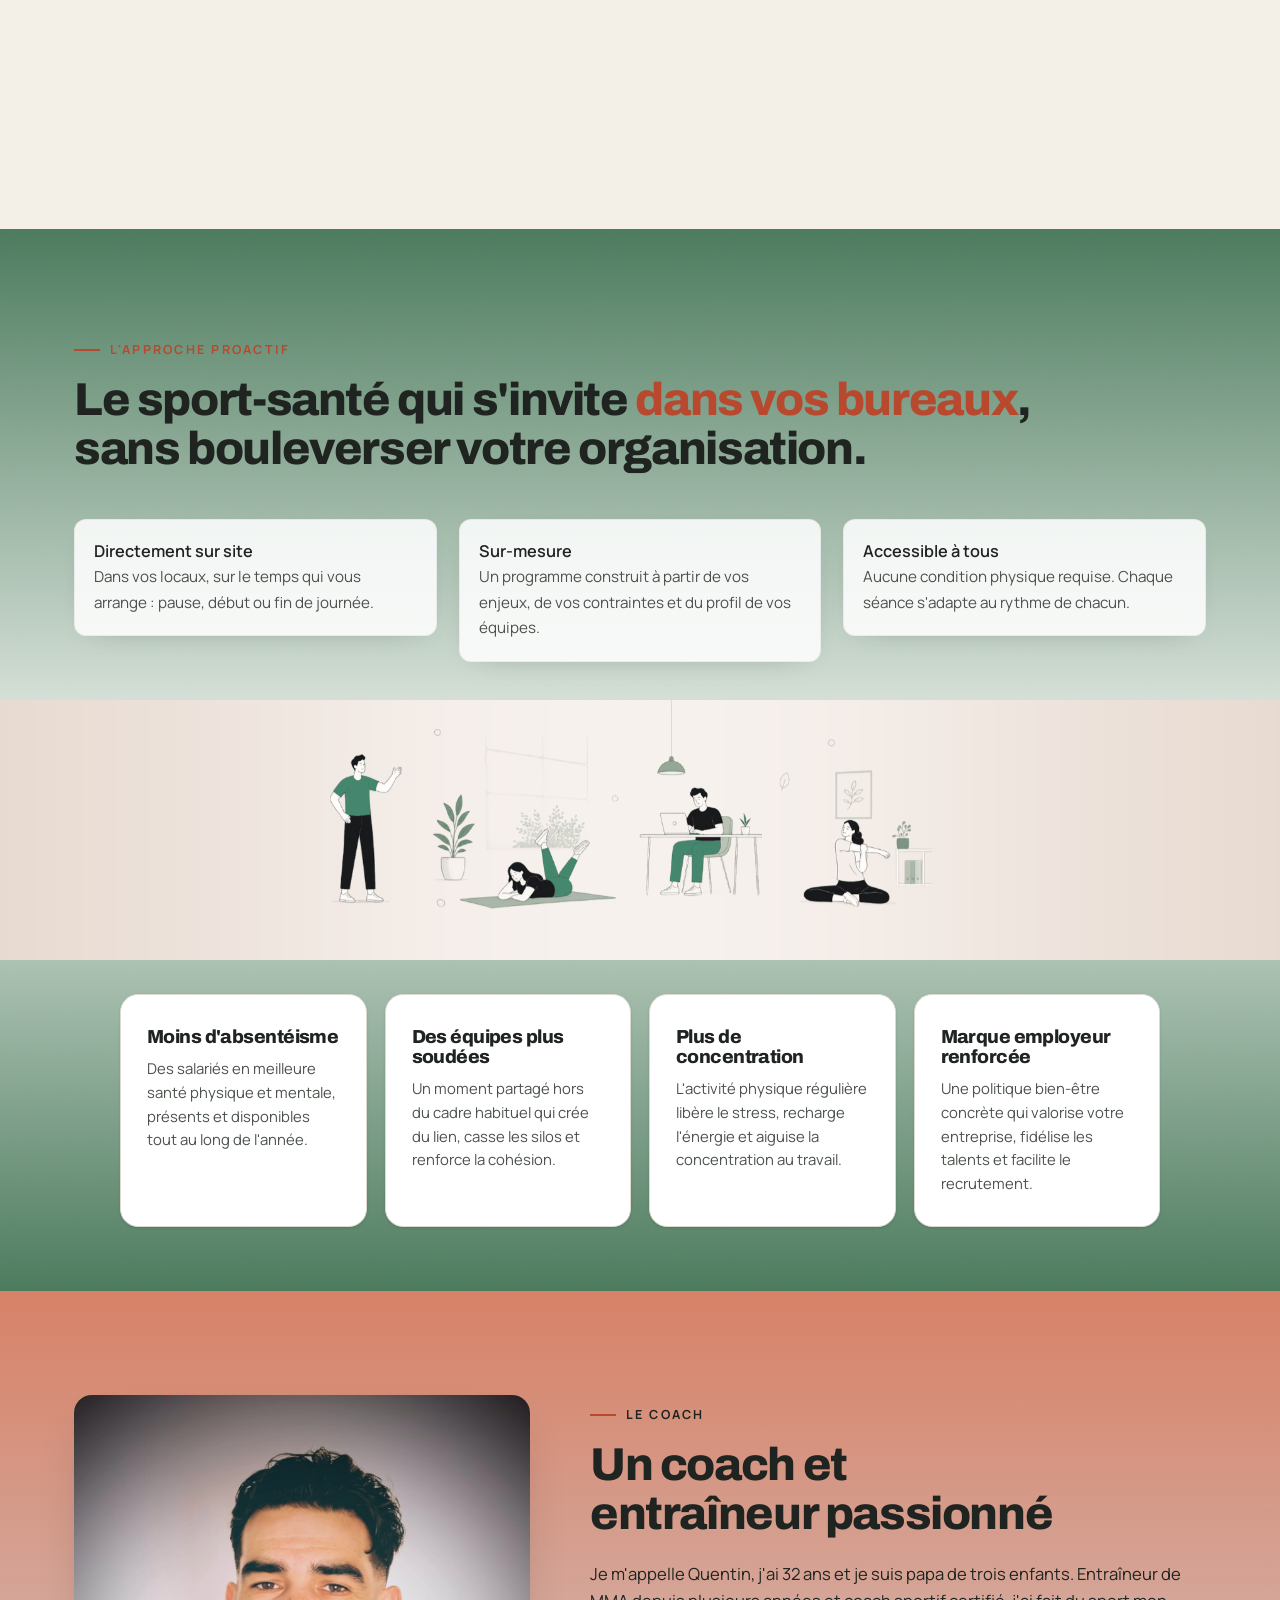
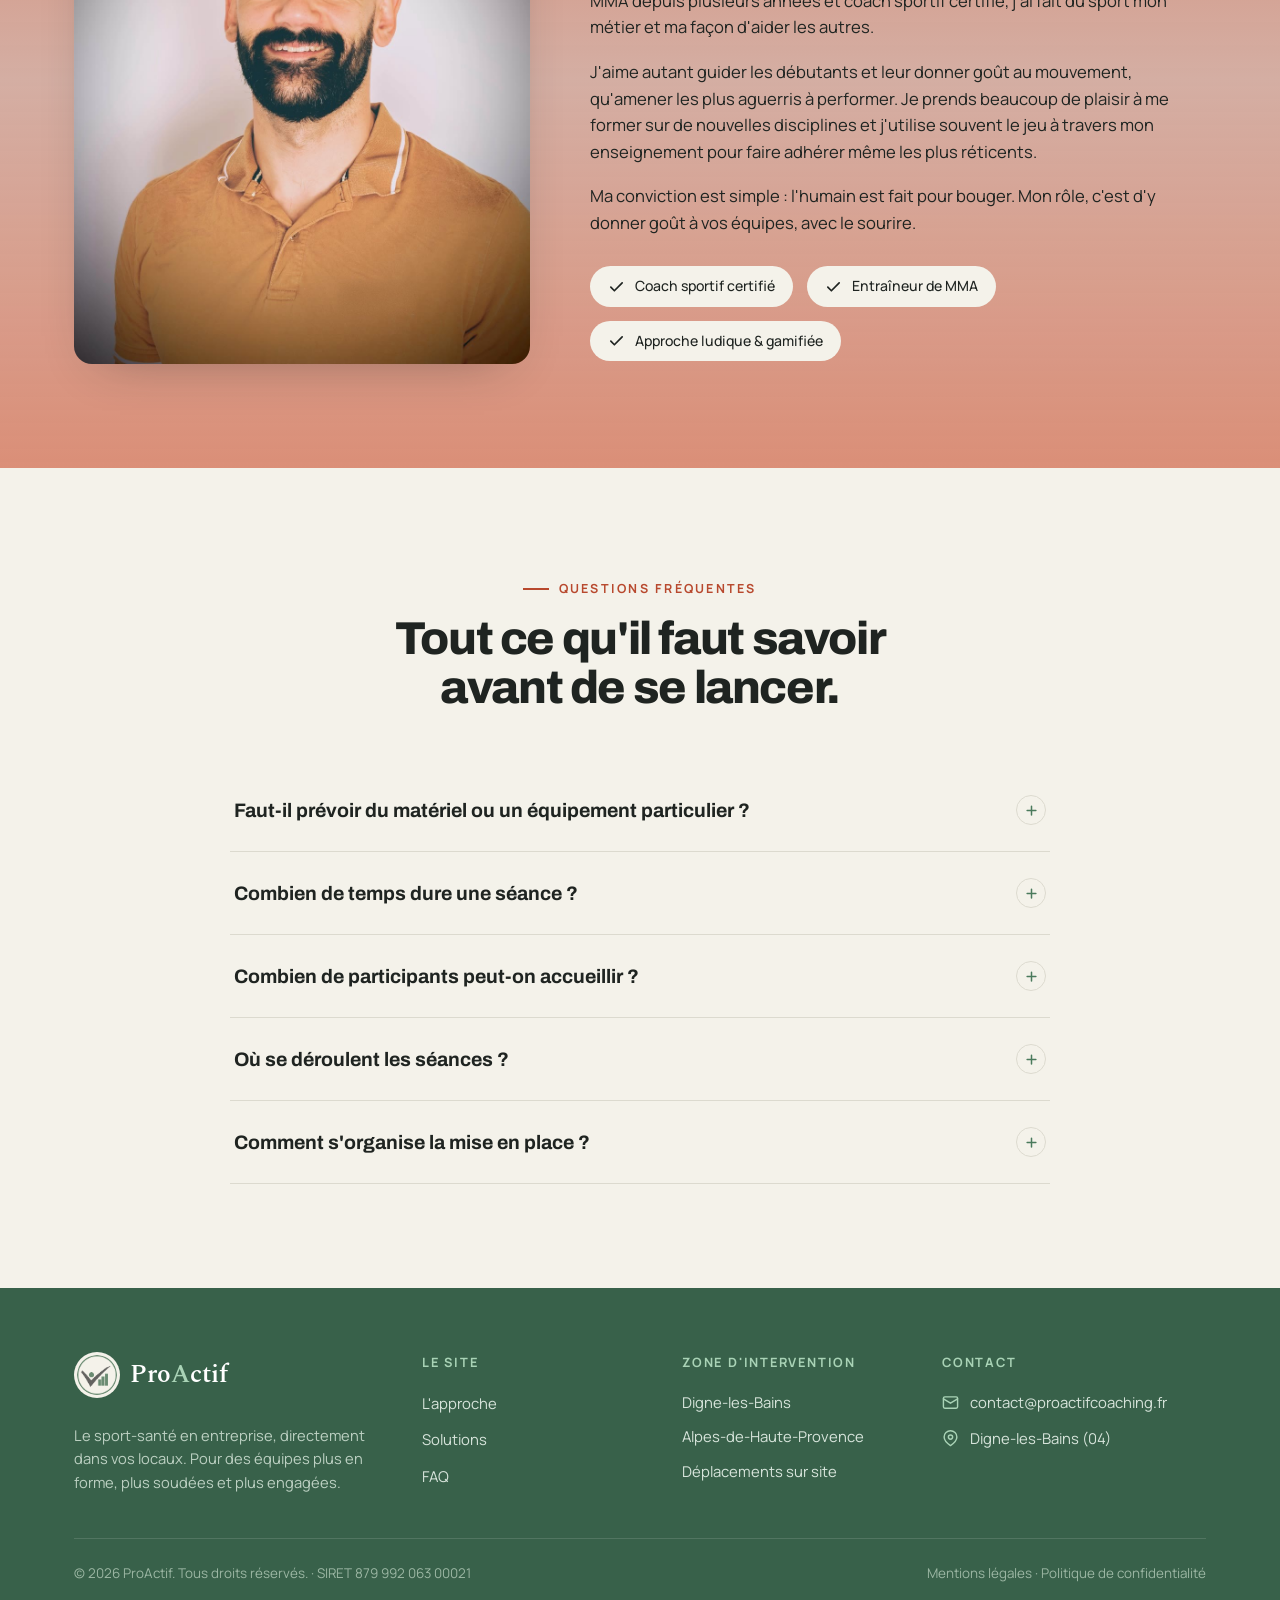
==== commit 4a226d70: "Hero plein ecran, bandeau clients et contact en bouton permanent - Hero a la hauteur de l'ecran, res" ====
--- a/index.html
+++ b/index.html
@@ -224,7 +224,14 @@
 /* ============================================================
    6. HERO
    ============================================================ */
-.hero{padding:150px 0 90px;position:relative;overflow:hidden}
+/* Le hero occupe tout l'ecran a l'arrivee. L'en-tete est fixe et
+   transparent, il se superpose donc au hero : 100vh compte sa hauteur.
+   `svh` en second pour les mobiles, ou 100vh deborde sous la barre
+   d'adresse. Le contenu est centre verticalement, le padding haut
+   garde la place de l'en-tete. */
+.hero{padding:150px 0 90px;position:relative;overflow:hidden;
+  min-height:100vh;min-height:100svh;display:flex;align-items:center}
+.hero > .wrap{width:100%}
 /* Fond video du hero. Le voile creme garde le texte anthracite lisible :
    la charte n'a que deux couples surs pour du texte, anthracite sur creme
    et creme sur anthracite. On ne descend donc pas sous 0.84 d'opacite. */
@@ -254,6 +261,43 @@
 .hero-ctas{justify-content:center}
 .hero-trust{justify-content:center}
 .hero h1{margin:18px 0 22px}
+/* Rotateur de resultats, d'apres context/import/motion design.mp4 : le
+   mot sort vers le haut en fondu, masque au bord de sa ligne, puis le
+   suivant monte du bas. Tous les mots sont empiles dans la meme cellule
+   de grille, qui prend la largeur du plus long : "une entreprise" ne
+   bouge jamais. Cycle de 2 s par mot (5 mots = 10 s), dont 0,36 s
+   d'entree et 0,36 s de sortie. N'anime que transform et opacity.
+   Ajouter un mot : changer --n, la duree et les pourcentages ensemble. */
+.rotator{display:inline-grid;vertical-align:bottom;text-align:left;
+  white-space:nowrap;
+  /* masque vertical seulement : l'italique deborde a droite, le "p"
+     descend sous la ligne a 1.06 d'interligne */
+  clip-path:inset(-.08em -.5em -.24em -.1em)}
+.rotator > span{grid-area:1/1;opacity:0;
+  animation:rotation-mot 10s linear infinite both}
+.rotator > span:nth-child(1){animation-delay:-.6s}
+.rotator > span:nth-child(2){animation-delay:1.4s}
+.rotator > span:nth-child(3){animation-delay:3.4s}
+.rotator > span:nth-child(4){animation-delay:5.4s}
+.rotator > span:nth-child(5){animation-delay:7.4s}
+.rotator .point{color:var(--ink);font-style:normal}
+@keyframes rotation-mot{
+  0%{opacity:0;transform:translate3d(0,.7em,0);animation-timing-function:cubic-bezier(.2,.7,.2,1)}
+  3.6%{opacity:1;transform:none}
+  16.4%{opacity:1;transform:none;animation-timing-function:cubic-bezier(.6,0,.85,.4)}
+  20%,100%{opacity:0;transform:translate3d(0,-.7em,0)}
+}
+@media (prefers-reduced-motion:reduce){
+  .rotator > span{animation:none}
+  .rotator > span:first-child{opacity:1}
+}
+/* Sur mobile le rotateur passe seul sur sa ligne : on le centre, sinon
+   les mots courts paraissent decales a gauche. */
+@media (max-width:560px){
+  .rotator{display:grid;justify-items:center}
+}
+.sr-only{position:absolute;width:1px;height:1px;padding:0;margin:-1px;
+  overflow:hidden;clip:rect(0,0,0,0);white-space:nowrap;border:0}
 .hero .lead{margin-bottom:34px}
 .hero-ctas{display:flex;flex-wrap:wrap;gap:14px;margin-bottom:34px}
 /* Sur le fond video, le bouton fantome disparaissait : son fond est
@@ -305,6 +349,44 @@
    3. La banniere est en 4:1 : sa hauteur vaut le quart de la largeur, d'ou le
       padding-bas en vw. */
 /* --- LE CONSTAT : retiree puis remise le 01/09/2026, a la demande de Quentin --- */
+/* Bandeau de references clients, sous le hero (ajoute le 01/10/2026).
+   Logos officiels en SVG, recuperes sur le site de chaque entreprise,
+   dans assets/clients/. Couleurs d'origine, non retouchees : une charte
+   tierce ne se recolore pas. Hauteurs reglees a l'oeil pour un poids
+   visuel egal, le carre H2P et les logotypes longs n'ayant pas la meme
+   emprise. */
+.clients{padding:34px 0 38px;background:var(--cream);border-bottom:1px solid var(--line)}
+.clients-titre{font-size:.82rem;font-weight:700;letter-spacing:.14em;text-transform:uppercase;
+  color:var(--ink);text-align:center;margin-bottom:22px}
+/* Defilement continu : la piste porte 4 fois la meme liste et glisse de
+   la moitie de sa longueur, la deuxieme moitie prend donc exactement la
+   place de la premiere, sans saut. Le fondu des bords est un masque,
+   il marche quel que soit le fond. Pause au survol. */
+.clients-defile{max-width:760px;margin:0 auto;overflow:hidden;
+  -webkit-mask-image:linear-gradient(90deg,transparent,#000 18%,#000 82%,transparent);
+          mask-image:linear-gradient(90deg,transparent,#000 18%,#000 82%,transparent)}
+.clients-piste{display:flex;width:max-content;animation:clients-defile 32s linear infinite}
+.clients-defile:hover .clients-piste{animation-play-state:paused}
+@keyframes clients-defile{to{transform:translate3d(-50%,0,0)}}
+.clients-logos{--ecart:64px;display:flex;align-items:center;gap:var(--ecart);
+  padding-right:var(--ecart);list-style:none;flex:none}
+.clients-logos img{display:block;width:auto;max-width:none}
+.clients-logos .l-afe{height:52px}
+.clients-logos .l-h2p{height:60px}
+.clients-logos .l-cm{height:26px}
+@media (max-width:560px){
+  .clients-logos{--ecart:40px}
+  .clients-logos .l-afe{height:44px}
+  .clients-logos .l-h2p{height:52px}
+  .clients-logos .l-cm{height:22px}
+}
+/* Sans mouvement : une seule liste, centree, sans fondu */
+@media (prefers-reduced-motion:reduce){
+  .clients-defile{-webkit-mask-image:none;mask-image:none}
+  .clients-piste{animation:none;width:auto;justify-content:center}
+  .clients-logos{flex-wrap:wrap;justify-content:center;row-gap:22px;padding-right:0}
+  .clients-logos[aria-hidden]{display:none}
+}
 .problem{padding:96px 0;background:var(--ink);color:#eef0ec}
 .problem h2{color:#fff}
 .problem .lead{color:#c7ccc6}
@@ -728,20 +810,108 @@
 .faq-a p{padding:0 4px 26px;color:var(--ink-soft);font-size:1rem;max-width:68ch}
 
 /* ============================================================
-   15. CTA FINAL + FORMULAIRE
-   ============================================================ */
-/* Prise de rendez-vous Koalendar, SEUL contenu de la section depuis le
-   31/08/2026 : titre, surtitre, accroche et arguments ont ete retires a
-   la demande de Quentin. Le formulaire Web3Forms est parti avant eux.
-   Fond en APLAT : le degrade de raccord avec la FAQ a ete supprime a la
-   demande de Quentin, la rupture creme / vert est donc franche. */
-.contact{padding:104px 0 0;background:var(--green-deep)}
-.book{max-width:920px;margin:0 auto;background:#fff;border-radius:22px;
-  box-shadow:0 24px 60px -30px rgba(0,0,0,.55);padding:10px;overflow:hidden;
-  min-height:640px}
-#inline-widget-seance-offerte{width:100%;min-height:620px}
+   15. CONTACT : BOUTON PERMANENT + PANNEAU
+   ============================================================ */
+/* Depuis le 01/10/2026, la section calendrier Koalendar en bas de page
+   est remplacee par un bouton flottant, toujours visible, qui ouvre un
+   panneau de choix (modele : studio Konnex). Le calendrier reste
+   accessible en lien direct depuis le panneau. Tous les liens #contact
+   du site ouvrent ce panneau. N'anime que transform et opacity. */
+.contact-fab{position:fixed;right:24px;bottom:24px;z-index:120;
+  width:62px;height:62px;border-radius:50%;border:0;cursor:pointer;
+  background:var(--green);color:#fff;display:grid;place-items:center;
+  box-shadow:0 14px 30px -10px rgba(56,97,74,.75);
+  transition:transform .25s var(--ease),background-color .2s ease}
+.contact-fab:hover{background:var(--green-deep);transform:translateY(-2px)}
+.contact-fab:active{transform:scale(.94)}
+.contact-fab:focus-visible{outline:3px solid var(--accent);outline-offset:3px}
+.contact-fab svg{grid-area:1/1;width:28px;height:28px;
+  transition:transform .3s var(--ease),opacity .2s ease}
+.contact-fab .ic-close{opacity:0;transform:rotate(-90deg) scale(.6)}
+.contact-fab[aria-expanded="true"] .ic-open{opacity:0;transform:rotate(90deg) scale(.6)}
+.contact-fab[aria-expanded="true"] .ic-close{opacity:1;transform:none}
+
+.contact-panel{position:fixed;right:24px;bottom:100px;z-index:119;
+  width:min(360px,calc(100vw - 32px));max-height:calc(100vh - 130px);
+  max-height:calc(100svh - 130px);overflow:auto;overscroll-behavior:contain;
+  background:var(--cream);border-radius:var(--radius);
+  box-shadow:0 30px 70px -24px rgba(31,36,33,.55),0 0 0 1px rgba(31,36,33,.06);
+  transform-origin:calc(100% - 31px) calc(100% + 38px);
+  opacity:0;visibility:hidden;transform:translate3d(0,14px,0) scale(.92);
+  transition:opacity .22s ease,transform .32s var(--ease),visibility 0s linear .32s}
+.contact-panel.open,.contact-panel:target{opacity:1;visibility:visible;transform:none;
+  transition:opacity .22s ease,transform .32s var(--ease),visibility 0s}
+.cp-head{background:var(--green-deep);color:var(--cream);text-align:center;
+  padding:24px 22px 26px}
+.cp-head img{width:76px;height:76px;border-radius:50%;object-fit:cover;
+  object-position:50% 35%;border:3px solid var(--cream);margin:0 auto 12px;display:block}
+.cp-head h2{font-family:var(--serif);font-size:1.6rem;font-weight:600;
+  color:var(--cream);letter-spacing:-.02em;margin-bottom:6px}
+.cp-head p{font-size:.95rem;color:#d7e4db}
+.cp-list{list-style:none;padding:14px;display:grid;gap:10px}
+.cp-opt{display:flex;align-items:center;gap:14px;padding:14px 16px;
+  background:#fff;border-radius:var(--radius-sm);color:var(--ink);
+  border:1px solid rgba(31,36,33,.07);box-shadow:var(--shadow-soft);
+  transition:transform .2s var(--ease),border-color .2s ease}
+.cp-opt:hover{transform:translateY(-2px);border-color:var(--green)}
+.cp-opt:focus-visible{outline:3px solid var(--accent);outline-offset:2px}
+.cp-ic{flex:none;width:44px;height:44px;border-radius:50%;
+  background:var(--green-soft);color:var(--green-deep);display:grid;place-items:center}
+.cp-ic svg{width:22px;height:22px}
+.cp-opt.is-main .cp-ic{background:var(--green);color:#fff}
+.cp-opt strong{display:block;font-size:1rem;font-weight:700;line-height:1.25}
+.cp-opt small{display:block;font-size:.88rem;color:var(--ink-soft);margin-top:2px}
+/* Vue formulaire : "Envoyer un mail" bascule le panneau sur le
+   formulaire Web3Forms d'origine (retire le 31/08/2026, repris de
+   l'historique git, commit 1bf6e75^). Memes champs, memes controles. */
+.contact-panel.is-form{width:min(440px,calc(100vw - 32px))}
+.cp-view-form{display:none}
+.contact-panel.is-form .cp-view-choix{display:none}
+.contact-panel.is-form .cp-view-form{display:block}
+.cp-form-head{display:flex;align-items:center;gap:12px;padding:16px 18px;
+  background:var(--green-deep);color:var(--cream)}
+.cp-form-head h2{font-family:var(--serif);font-size:1.3rem;font-weight:600;color:var(--cream);letter-spacing:-.02em}
+.cp-back{flex:none;width:36px;height:36px;border-radius:50%;border:1.5px solid rgba(244,242,234,.45);
+  background:transparent;color:var(--cream);display:grid;place-items:center;cursor:pointer;
+  transition:background-color .2s ease}
+.cp-back:hover{background:rgba(244,242,234,.12)}
+.cp-back:focus-visible{outline:3px solid var(--accent-light);outline-offset:2px}
+.cp-back svg{width:18px;height:18px}
+.cp-form{padding:20px 18px 22px}
+.cp-form .row{display:grid;grid-template-columns:1fr 1fr;gap:12px}
+.field{margin-bottom:14px;position:relative}
+.field label{display:block;font-size:.84rem;font-weight:600;color:var(--ink);margin-bottom:6px}
+.field label .req{color:var(--green)}
+.field input,.field select,.field textarea{
+  width:100%;font-family:var(--sans);font-size:.97rem;color:var(--ink);
+  padding:11px 13px;border:1.5px solid var(--line);border-radius:12px;background:#fff;
+  transition:border-color .2s,box-shadow .2s}
+.field textarea{resize:vertical;min-height:96px}
+.field input:focus,.field select:focus,.field textarea:focus{
+  outline:none;border-color:var(--green);box-shadow:0 0 0 4px rgba(74,122,92,.12)}
+.field.err input,.field.err select,.field.err textarea{border-color:#c0533f;background:#fcf2ef}
+.field .msg{font-size:.78rem;color:#c0533f;margin-top:5px;display:none}
+.field.err .msg{display:block}
+.cp-form .btn{width:100%;justify-content:center}
+.form-note{display:block;font-size:.8rem;color:var(--muted);margin-top:10px;text-align:center}
+.form-note a{color:var(--green-deep);text-decoration:underline}
+.form-error{margin-top:12px;font-size:.86rem;color:#c0533f;background:#fcf2ef;border:1px solid #e7c4ba;border-radius:10px;padding:12px 14px}
+.form-error a{color:#c0533f;text-decoration:underline}
+.form-success{display:none;text-align:center;padding:34px 22px 38px}
+.form-success.show{display:block}
+.form-success .ck{width:68px;height:68px;border-radius:50%;background:var(--green-soft);display:grid;place-items:center;margin:0 auto 18px}
+.form-success .ck svg{width:32px;height:32px;color:var(--green-deep)}
+.form-success h3{font-size:1.5rem;margin-bottom:10px}
+.form-success p{color:var(--ink-soft)}
+@media (max-width:420px){
+  .cp-form .row{grid-template-columns:1fr;gap:0}
+}
 @media (max-width:560px){
-  .book{padding:6px;border-radius:16px}
+  .contact-fab{right:16px;bottom:16px}
+  .contact-panel{right:16px;bottom:90px;max-height:calc(100svh - 110px)}
+}
+@media (prefers-reduced-motion:reduce){
+  .contact-panel,.contact-panel.open{transform:none}
 }
 
 /* ============================================================
@@ -822,7 +992,6 @@
 /* Sur fond sombre les masses doivent rester discretes, sinon elles
    voilent le texte. */
 .problem .orbe{opacity:.30;filter:blur(84px)}
-.contact .orbe{opacity:.26;filter:blur(90px)}
 
 /* --- 2. PARALLAXE AU CURSEUR ---------------------------------
    `--mx` et `--my` vont de -1 a 1, ecrits par le script au rythme du
@@ -1092,7 +1261,7 @@
   <div class="wrap hero-grid">
     <div class="hero-text">
       <span class="eyebrow reveal">Coaching sportif en entreprise</span>
-      <h1 class="h-display reveal d1">Des équipes en pleine&nbsp;forme,<br/>une entreprise <span class="serif-em">plus performante</span>.</h1>
+      <h1 class="h-display reveal d1">Des équipes en pleine&nbsp;forme,<br/>une entreprise <span class="sr-only">plus performante, plus sereine, plus soudée, plus dynamique et plus attractive.</span><span class="rotator serif-em" aria-hidden="true"><span>plus performante<span class="point">.</span></span><span>plus sereine<span class="point">.</span></span><span>plus soudée<span class="point">.</span></span><span>plus dynamique<span class="point">.</span></span><span>plus attractive<span class="point">.</span></span></span></h1>
       <div class="hero-trust reveal d3">
         <span class="item"><svg viewBox="0 0 24 24" fill="none" stroke="currentColor" stroke-width="2.2" stroke-linecap="round" stroke-linejoin="round"><path d="M20 7L9 18l-5-5"/></svg>Intervention sur site</span>
         <span class="item"><svg viewBox="0 0 24 24" fill="none" stroke="currentColor" stroke-width="2.2" stroke-linecap="round" stroke-linejoin="round"><path d="M20 7L9 18l-5-5"/></svg>Zéro matériel à prévoir</span>
@@ -1103,6 +1272,39 @@
           Testez votre première séance offerte !
           <svg viewBox="0 0 24 24" fill="none" stroke="currentColor" stroke-width="2.2" stroke-linecap="round" stroke-linejoin="round"><path d="M5 12h14M13 6l6 6-6 6"/></svg>
         </a>
+      </div>
+    </div>
+  </div>
+</section>
+
+<!-- ============================================================
+     RÉFÉRENCES CLIENTS
+     ============================================================ -->
+<section class="clients" aria-labelledby="clients-titre">
+  <div class="wrap">
+    <h2 class="clients-titre" id="clients-titre">ProActif coache leurs équipes</h2>
+    <div class="clients-defile">
+      <div class="clients-piste">
+        <ul class="clients-logos">
+        <li><img class="l-afe" src="assets/clients/afe.svg" alt="AFE Experts, expertise comptable" width="128" height="52" /></li>
+        <li><img class="l-h2p" src="assets/clients/h2p.svg" alt="Habitations de Haute-Provence (H2P)" width="66" height="60" /></li>
+        <li><img class="l-cm" src="assets/clients/credit-mutuel.svg" alt="Crédit Mutuel" width="208" height="26" /></li>
+        </ul>
+        <ul class="clients-logos" aria-hidden="true">
+        <li><img class="l-afe" src="assets/clients/afe.svg" alt="" width="128" height="52" /></li>
+        <li><img class="l-h2p" src="assets/clients/h2p.svg" alt="" width="66" height="60" /></li>
+        <li><img class="l-cm" src="assets/clients/credit-mutuel.svg" alt="" width="208" height="26" /></li>
+        </ul>
+        <ul class="clients-logos" aria-hidden="true">
+        <li><img class="l-afe" src="assets/clients/afe.svg" alt="" width="128" height="52" /></li>
+        <li><img class="l-h2p" src="assets/clients/h2p.svg" alt="" width="66" height="60" /></li>
+        <li><img class="l-cm" src="assets/clients/credit-mutuel.svg" alt="" width="208" height="26" /></li>
+        </ul>
+        <ul class="clients-logos" aria-hidden="true">
+        <li><img class="l-afe" src="assets/clients/afe.svg" alt="" width="128" height="52" /></li>
+        <li><img class="l-h2p" src="assets/clients/h2p.svg" alt="" width="66" height="60" /></li>
+        <li><img class="l-cm" src="assets/clients/credit-mutuel.svg" alt="" width="208" height="26" /></li>
+        </ul>
       </div>
     </div>
   </div>
@@ -1240,43 +1442,6 @@
         <h3>Marque employeur renforcée</h3>
         <p>Une politique bien-être concrète qui valorise votre entreprise, fidélise les talents et facilite le recrutement.</p>
       </div>
-    </div>
-  </div>
-</section>
-
-<!-- ============================================================
-     COMMENT ÇA MARCHE — 3 étapes
-     ============================================================ -->
-<section class="process" id="process">
-  <div class="wrap">
-    <div class="section-head">
-      <span class="eyebrow reveal" style="justify-content:center">Comment ça marche</span>
-      <h2 class="h-section reveal d1" style="margin:16px auto 0;max-width:760px;text-align:center">4 étapes pour construire un programme aligné sur vos réalités</h2>
-    </div>
-    <div class="steps">
-      <div class="step reveal">
-        <div class="n">1</div>
-        <h3>Écoute</h3>
-        <p>Je prends le temps de comprendre votre contexte, vos contraintes et vos objectifs.</p>
-      </div>
-      <div class="step reveal d1">
-        <div class="n">2</div>
-        <h3>Conception</h3>
-        <p>Je construis une proposition sur-mesure, adaptée à vos équipes et à vos locaux.</p>
-      </div>
-      <div class="step reveal d2">
-        <div class="n">3</div>
-        <h3>Mise en place</h3>
-        <p>J'interviens sur site selon le rythme défini ensemble.</p>
-      </div>
-      <div class="step reveal d3">
-        <div class="n">4</div>
-        <h3>Ajustement</h3>
-        <p>J'échange régulièrement avec vous pour faire évoluer le programme dans le temps.</p>
-      </div>
-    </div>
-    <div style="text-align:center;margin-top:50px" class="reveal d2">
-      <a href="#contact" class="btn btn-primary">Lancer la première étape</a>
     </div>
   </div>
 </section>
@@ -1333,30 +1498,9 @@
       </div>
       <div class="faq-item reveal d4">
         <button class="faq-q">Comment s'organise la mise en place ?<span class="pm"><svg viewBox="0 0 24 24" fill="none" stroke="currentColor" stroke-width="2.4" stroke-linecap="round"><path d="M12 5v14M5 12h14"/></svg></span></button>
-        <div class="faq-a"><p>Tout commence par un appel, et si nécessaire un audit interne. On définit ensemble vos objectifs, le format et le rythme, puis je programme une séance test. À partir de là, j'installe un programme régulier que je fais évoluer dans le temps. Vous n'avez quasiment rien à gérer.</p></div>
+        <div class="faq-a"><p>Tout commence par une séance test que j'adapte à votre entreprise. Si l'équipe est réceptive, vous commandez votre pack de séances et on vérifie ensemble votre éligibilité aux financements existants.</p></div>
       </div>
     </div>
-  </div>
-</section>
-
-<!-- ============================================================
-     CTA FINAL + FORMULAIRE DE CONTACT
-     ============================================================ -->
-<section class="contact scene" id="contact">
-  <div class="orbe orbe-1 par" aria-hidden="true"></div>
-  <div class="orbe orbe-2 par" aria-hidden="true"></div>
-  <div class="orbe orbe-3 par" aria-hidden="true"></div>
-  <div class="wrap">
-    <div class="book reveal">
-      <!-- Koalendar Inline Embed Start -->
-      <div id="inline-widget-seance-offerte"></div>
-      <script>window.Koalendar=window.Koalendar||function(){(Koalendar.props=Koalendar.props||[]).push(arguments)};</script>
-      <script async src="https://koalendar.com/assets/widget.js"></script>
-      <script>Koalendar('inline', {"url":"https://koalendar.com/e/seance-offerte","selector":"#inline-widget-seance-offerte"});</script>
-      <!-- Koalendar Inline Embed End -->
-    </div>
-
-    <div style="height:64px"></div>
   </div>
 </section>
 
@@ -1403,6 +1547,102 @@
     </div>
   </div>
 </footer>
+
+<!-- ============================================================
+     CONTACT : bouton permanent + panneau de choix
+     ============================================================ -->
+<div class="contact-panel" id="contact" role="dialog" aria-labelledby="cp-titre">
+  <div class="cp-view-choix">
+  <div class="cp-head">
+    <img src="assets/signature-quentin.png" alt="" width="76" height="76" />
+    <h2 id="cp-titre">Contactez-moi</h2>
+    <p>J'ai hâte d'échanger avec vous&nbsp;!</p>
+  </div>
+  <ul class="cp-list">
+    <li><a class="cp-opt is-main" href="https://koalendar.com/e/seance-offerte" target="_blank" rel="noopener">
+      <span class="cp-ic"><svg viewBox="0 0 24 24" fill="none" stroke="currentColor" stroke-width="2" stroke-linecap="round" stroke-linejoin="round"><rect x="3" y="4.5" width="18" height="16.5" rx="2"/><path d="M16 2.5v4M8 2.5v4M3 10h18M9 15l2 2 4-4"/></svg></span>
+      <span><strong>Réservez un rendez-vous</strong><small>Choisissez un créneau en ligne</small></span>
+    </a></li>
+    <li><a class="cp-opt" href="https://wa.me/33678321380" target="_blank" rel="noopener">
+      <span class="cp-ic"><svg viewBox="0 0 24 24" fill="none" stroke="currentColor" stroke-width="2" stroke-linecap="round" stroke-linejoin="round"><path d="M3.5 20.5l1.3-4.2A8.5 8.5 0 1 1 8 19.4z"/><path d="M9 9.2c.2 2.6 2.2 4.6 4.8 4.8l1-1.3 2 .9c-.2 1.3-1.3 2-2.6 1.8A7 7 0 0 1 8.4 9.6C8.2 8.3 9 7.2 10.2 7l.9 2z"/></svg></span>
+      <span><strong>Écrire sur WhatsApp</strong><small>06 78 32 13 80</small></span>
+    </a></li>
+    <li><a class="cp-opt" href="tel:+33678321380">
+      <span class="cp-ic"><svg viewBox="0 0 24 24" fill="none" stroke="currentColor" stroke-width="2" stroke-linecap="round" stroke-linejoin="round"><path d="M22 16.9v3a2 2 0 0 1-2.2 2 19.8 19.8 0 0 1-8.6-3.1 19.5 19.5 0 0 1-6-6A19.8 19.8 0 0 1 2.1 4.2 2 2 0 0 1 4.1 2h3a2 2 0 0 1 2 1.7c.1.9.4 1.8.7 2.7a2 2 0 0 1-.5 2.1L8 9.8a16 16 0 0 0 6 6l1.3-1.3a2 2 0 0 1 2.1-.4c.9.3 1.8.6 2.7.7a2 2 0 0 1 1.7 2z"/></svg></span>
+      <span><strong>M'appeler</strong><small>06 78 32 13 80</small></span>
+    </a></li>
+    <li><a class="cp-opt" id="cp-mail" href="mailto:contact@proactifcoaching.fr">
+      <span class="cp-ic"><svg viewBox="0 0 24 24" fill="none" stroke="currentColor" stroke-width="2" stroke-linecap="round" stroke-linejoin="round"><rect x="2" y="4" width="20" height="16" rx="2"/><path d="M2 7l10 6 10-6"/></svg></span>
+      <span><strong>Envoyer un mail</strong><small>Décrivez-moi votre besoin</small></span>
+    </a></li>
+  </ul>
+  </div>
+
+  <div class="cp-view-form">
+    <div class="cp-form-head">
+      <button type="button" class="cp-back" id="cp-back" aria-label="Retour aux options de contact"><svg viewBox="0 0 24 24" fill="none" stroke="currentColor" stroke-width="2.2" stroke-linecap="round" stroke-linejoin="round"><path d="M19 12H5M11 6l-6 6 6 6"/></svg></button>
+      <h2>Décrivez-moi votre besoin</h2>
+    </div>
+    <form class="cp-form" id="contact-form" novalidate>
+      <!-- Anti-spam : champ piege invisible (honeypot). Un robot qui le coche est rejete par Web3Forms. -->
+      <input type="checkbox" name="botcheck" id="botcheck" style="display:none" tabindex="-1" autocomplete="off" aria-hidden="true" />
+      <div class="row">
+        <div class="field">
+          <label for="f-nom">Nom & prénom <span class="req">*</span></label>
+          <input type="text" id="f-nom" name="nom" autocomplete="name" />
+          <span class="msg">Merci d'indiquer votre nom.</span>
+        </div>
+        <div class="field">
+          <label for="f-entreprise">Entreprise <span class="req">*</span></label>
+          <input type="text" id="f-entreprise" name="entreprise" autocomplete="organization" />
+          <span class="msg">Merci d'indiquer votre entreprise.</span>
+        </div>
+      </div>
+      <div class="row">
+        <div class="field">
+          <label for="f-email">Email professionnel <span class="req">*</span></label>
+          <input type="email" id="f-email" name="email" autocomplete="email" />
+          <span class="msg">Merci d'indiquer un email valide.</span>
+        </div>
+        <div class="field">
+          <label for="f-tel">Téléphone</label>
+          <input type="tel" id="f-tel" name="telephone" autocomplete="tel" />
+          <span class="msg">Numéro non valide.</span>
+        </div>
+      </div>
+      <div class="field">
+        <label for="f-effectif">Nombre de salariés</label>
+        <select id="f-effectif" name="effectif">
+          <option value="">Sélectionnez…</option>
+          <option>1 à 10</option>
+          <option>11 à 50</option>
+          <option>51 à 200</option>
+          <option>201 à 500</option>
+          <option>Plus de 500</option>
+        </select>
+      </div>
+      <div class="field">
+        <label for="f-message">Votre message</label>
+        <textarea id="f-message" name="message" placeholder="Parlez-moi de vos équipes, de vos enjeux, de ce que vous aimeriez mettre en place…"></textarea>
+      </div>
+      <button type="submit" class="btn btn-primary" id="contact-submit">
+        Envoyer ma demande
+        <svg viewBox="0 0 24 24" fill="none" stroke="currentColor" stroke-width="2.2" stroke-linecap="round" stroke-linejoin="round"><path d="M5 12h14M13 6l6 6-6 6"/></svg>
+      </button>
+      <span class="form-note">En envoyant ce formulaire, vous acceptez d'être recontacté par ProActif. Voir la <a href="confidentialite.html">politique de confidentialité</a>.</span>
+      <p class="form-error" id="form-error" hidden>Une erreur est survenue lors de l'envoi. Merci de réessayer, ou de m'écrire directement à <a href="mailto:contact@proactifcoaching.fr">contact@proactifcoaching.fr</a>.</p>
+    </form>
+    <div class="form-success" id="form-success" role="status">
+      <div class="ck"><svg viewBox="0 0 24 24" fill="none" stroke="currentColor" stroke-width="2.4" stroke-linecap="round" stroke-linejoin="round"><path d="M20 7L9 18l-5-5"/></svg></div>
+      <h3>Demande bien reçue !</h3>
+      <p>Merci de votre confiance. Je reviens vers vous très vite pour convenir d'un créneau d'échange. À très bientôt !</p>
+    </div>
+  </div>
+</div>
+<button class="contact-fab" id="contact-fab" aria-label="Me contacter" aria-controls="contact" aria-expanded="false">
+  <svg class="ic-open" viewBox="0 0 24 24" fill="none" stroke="currentColor" stroke-width="2" stroke-linecap="round" stroke-linejoin="round" aria-hidden="true"><path d="M21 11.5a8.4 8.4 0 0 1-12.3 7.5L3 21l2-5.7A8.4 8.4 0 1 1 21 11.5z"/></svg>
+  <svg class="ic-close" viewBox="0 0 24 24" fill="none" stroke="currentColor" stroke-width="2.4" stroke-linecap="round" aria-hidden="true"><path d="M6 6l12 12M18 6L6 18"/></svg>
+</button>
 
 <!-- ============================================================
      JS — interactions
@@ -1439,11 +1679,125 @@
   scrim.addEventListener('click', function(){ setMenu(false); });
   menu.querySelectorAll('a').forEach(function(a){ a.addEventListener('click', function(){ setMenu(false); }); });
 
+  /* ---- Contact : bouton permanent + panneau ----
+     Tous les liens #contact ouvrent le panneau au lieu de defiler.
+     Echap, un clic hors du panneau ou le bouton le referment. */
+  var fab = document.getElementById('contact-fab');
+  var panel = document.getElementById('contact');
+  function setContact(open){
+    if(open) panel.classList.remove('is-form');
+    panel.classList.toggle('open', open);
+    fab.setAttribute('aria-expanded', open ? 'true' : 'false');
+    fab.setAttribute('aria-label', open ? 'Fermer le contact' : 'Me contacter');
+    if(open) panel.querySelector('a').focus({preventScroll:true});
+  }
+  fab.addEventListener('click', function(){ setContact(!panel.classList.contains('open')); });
+  document.querySelectorAll('a[href="#contact"]').forEach(function(a){
+    a.addEventListener('click', function(e){ e.preventDefault(); setContact(true); });
+  });
+  document.addEventListener('keydown', function(e){
+    if(e.key === 'Escape' && panel.classList.contains('open')){ setContact(false); fab.focus(); }
+  });
+  document.addEventListener('click', function(e){
+    if(!panel.classList.contains('open')) return;
+    if(panel.contains(e.target) || fab.contains(e.target) || e.target.closest('a[href="#contact"]')) return;
+    setContact(false);
+  });
+  if(location.hash === '#contact') setContact(true);
+
+  /* "Envoyer un mail" bascule sur le formulaire. Sans JS, le lien
+     mailto reste un repli valable. */
+  function setFormView(on){
+    panel.classList.toggle('is-form', on);
+    panel.scrollTop = 0;
+    (on ? document.getElementById('f-nom') : document.getElementById('cp-mail')).focus({preventScroll:true});
+  }
+  document.getElementById('cp-mail').addEventListener('click', function(e){ e.preventDefault(); setFormView(true); });
+  document.getElementById('cp-back').addEventListener('click', function(){ setFormView(false); });
+
+  /* ============================================================
+     ENVOI DU FORMULAIRE, via Web3Forms (aucun serveur a heberger)
+     Les demandes arrivent sur contact@proactifcoaching.fr. Pour
+     changer l'adresse : nouvelle cle sur web3forms.com, a coller
+     ci-dessous. Offre gratuite : 250 envois par mois.
+     ============================================================ */
+  var WEB3FORMS_KEY = "ca2b4be9-0e61-4951-828c-ed996cd82566";
+
+  var form = document.getElementById('contact-form');
+  var success = document.getElementById('form-success');
+  var submitBtn = document.getElementById('contact-submit');
+  var errorBox = document.getElementById('form-error');
+  function showError(field, on){ field.classList.toggle('err', on); }
+
+  form.addEventListener('submit', function(e){
+    e.preventDefault();
+    errorBox.hidden = true;
+
+    var valid = true;
+    var nom = document.getElementById('f-nom');
+    var ent = document.getElementById('f-entreprise');
+    var mail = document.getElementById('f-email');
+    var tel = document.getElementById('f-tel');
+
+    var nomOk = nom.value.trim().length > 1; showError(nom.closest('.field'), !nomOk); valid = valid && nomOk;
+    var entOk = ent.value.trim().length > 0; showError(ent.closest('.field'), !entOk); valid = valid && entOk;
+    var mailOk = /^[^\s@]+@[^\s@]+\.[^\s@]+$/.test(mail.value.trim()); showError(mail.closest('.field'), !mailOk); valid = valid && mailOk;
+    // telephone facultatif : valide seulement s'il est rempli
+    var telVal = tel.value.trim();
+    var telOk = telVal === '' || /^[+0-9 ().-]{6,}$/.test(telVal); showError(tel.closest('.field'), !telOk); valid = valid && telOk;
+
+    if(!valid){
+      var firstErr = form.querySelector('.field.err input, .field.err select');
+      if(firstErr) firstErr.focus();
+      return;
+    }
+
+    var payload = {
+      access_key: WEB3FORMS_KEY,
+      subject: "Nouvelle demande depuis le site ProActif",
+      from_name: "Site ProActif",
+      botcheck: document.getElementById('botcheck').checked,
+      nom: nom.value.trim(),
+      entreprise: ent.value.trim(),
+      email: mail.value.trim(),
+      telephone: telVal,
+      effectif: document.getElementById('f-effectif').value,
+      message: document.getElementById('f-message').value.trim()
+    };
+
+    // bouton bloque pendant l'envoi, contre les doubles envois
+    var originalLabel = submitBtn.innerHTML;
+    submitBtn.disabled = true;
+    submitBtn.textContent = "Envoi en cours…";
+
+    fetch("https://api.web3forms.com/submit", {
+      method: "POST",
+      headers: { "Content-Type": "application/json", "Accept": "application/json" },
+      body: JSON.stringify(payload)
+    })
+    .then(function(r){ return r.json(); })
+    .then(function(res){
+      if(!res.success) throw new Error(res.message || "Echec de l'envoi");
+      form.style.display = 'none';
+      success.classList.add('show');
+    })
+    .catch(function(){
+      submitBtn.disabled = false;
+      submitBtn.innerHTML = originalLabel;
+      errorBox.hidden = false;
+    });
+  });
+
+  // efface l'erreur des que l'utilisateur corrige
+  form.querySelectorAll('input,select,textarea').forEach(function(el){
+    el.addEventListener('input', function(){ var f = el.closest('.field'); if(f) f.classList.remove('err'); });
+  });
+
   /* ---- Smooth scroll avec décalage du header ---- */
   document.querySelectorAll('a[href^="#"]').forEach(function(link){
     link.addEventListener('click', function(e){
       var id = this.getAttribute('href');
-      if(id.length < 2) return;
+      if(id.length < 2 || id === '#contact') return;
       var target = document.querySelector(id);
       if(!target) return;
       e.preventDefault();
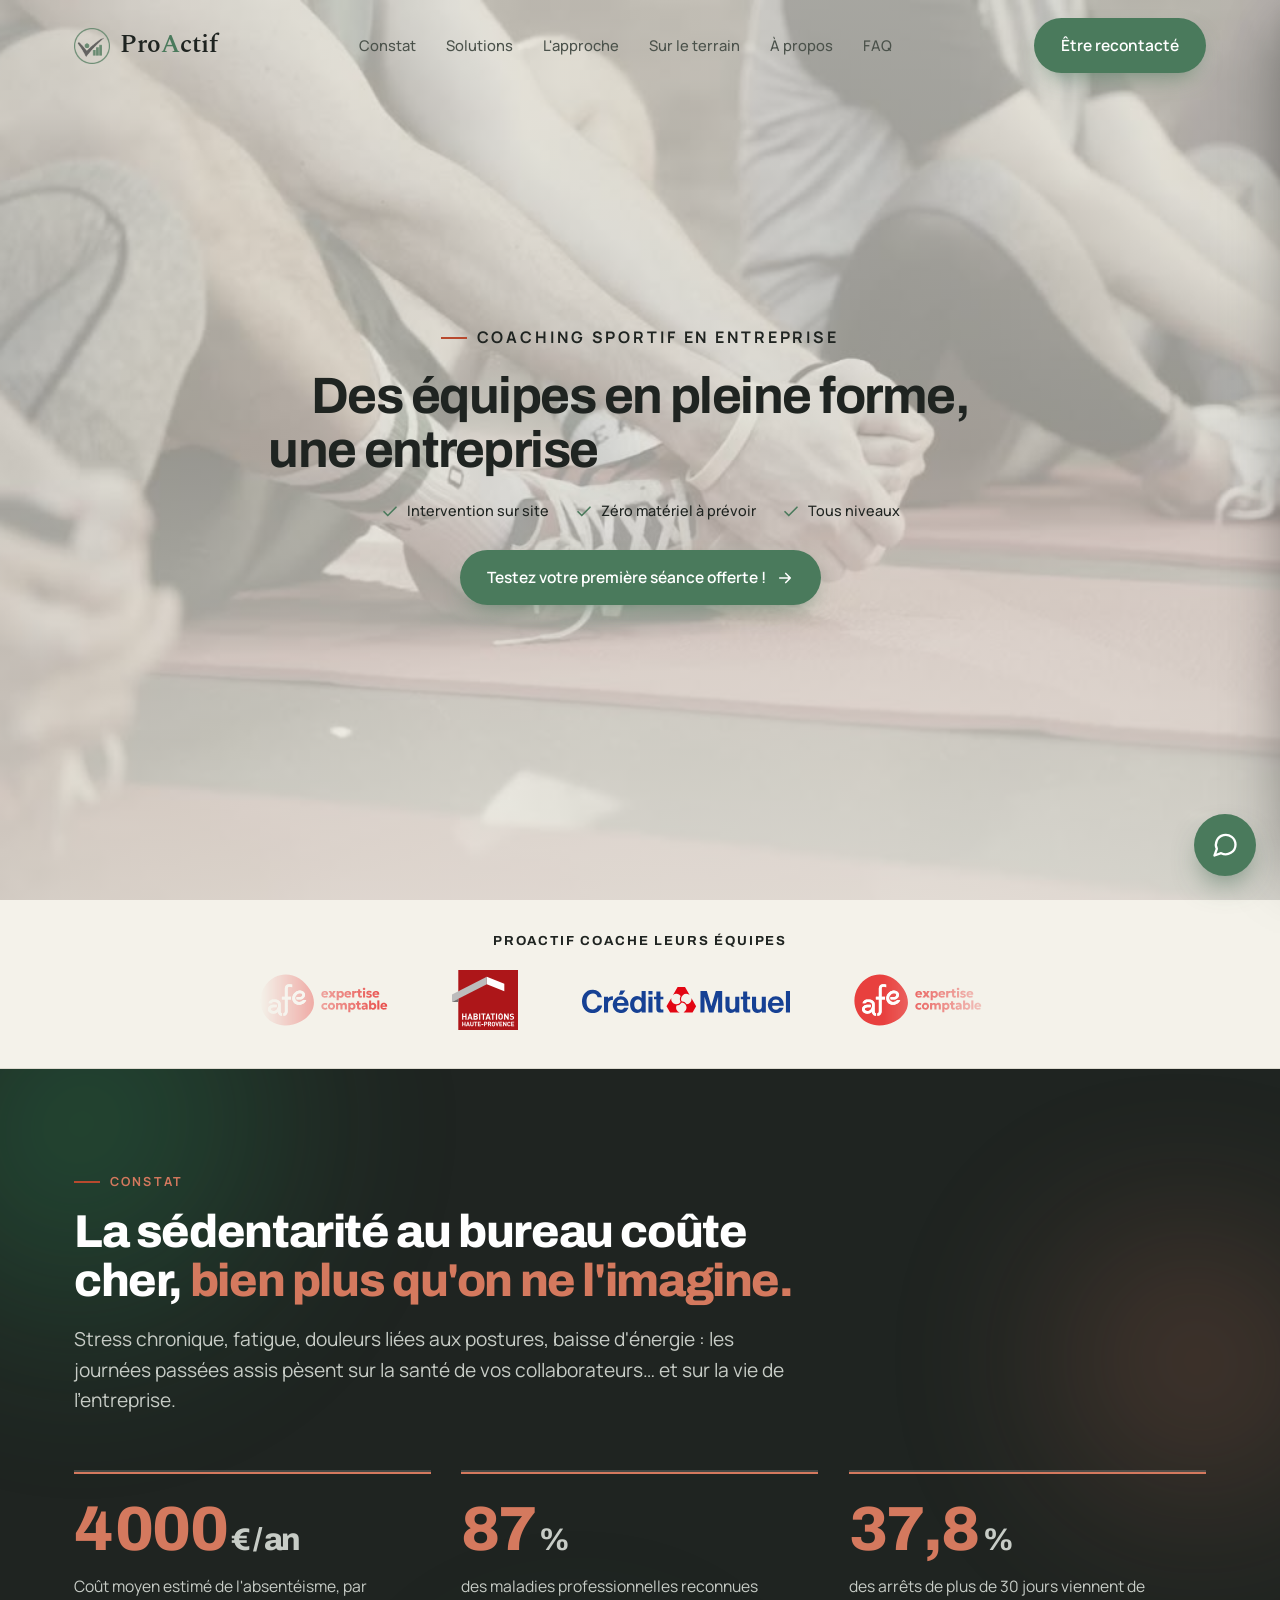
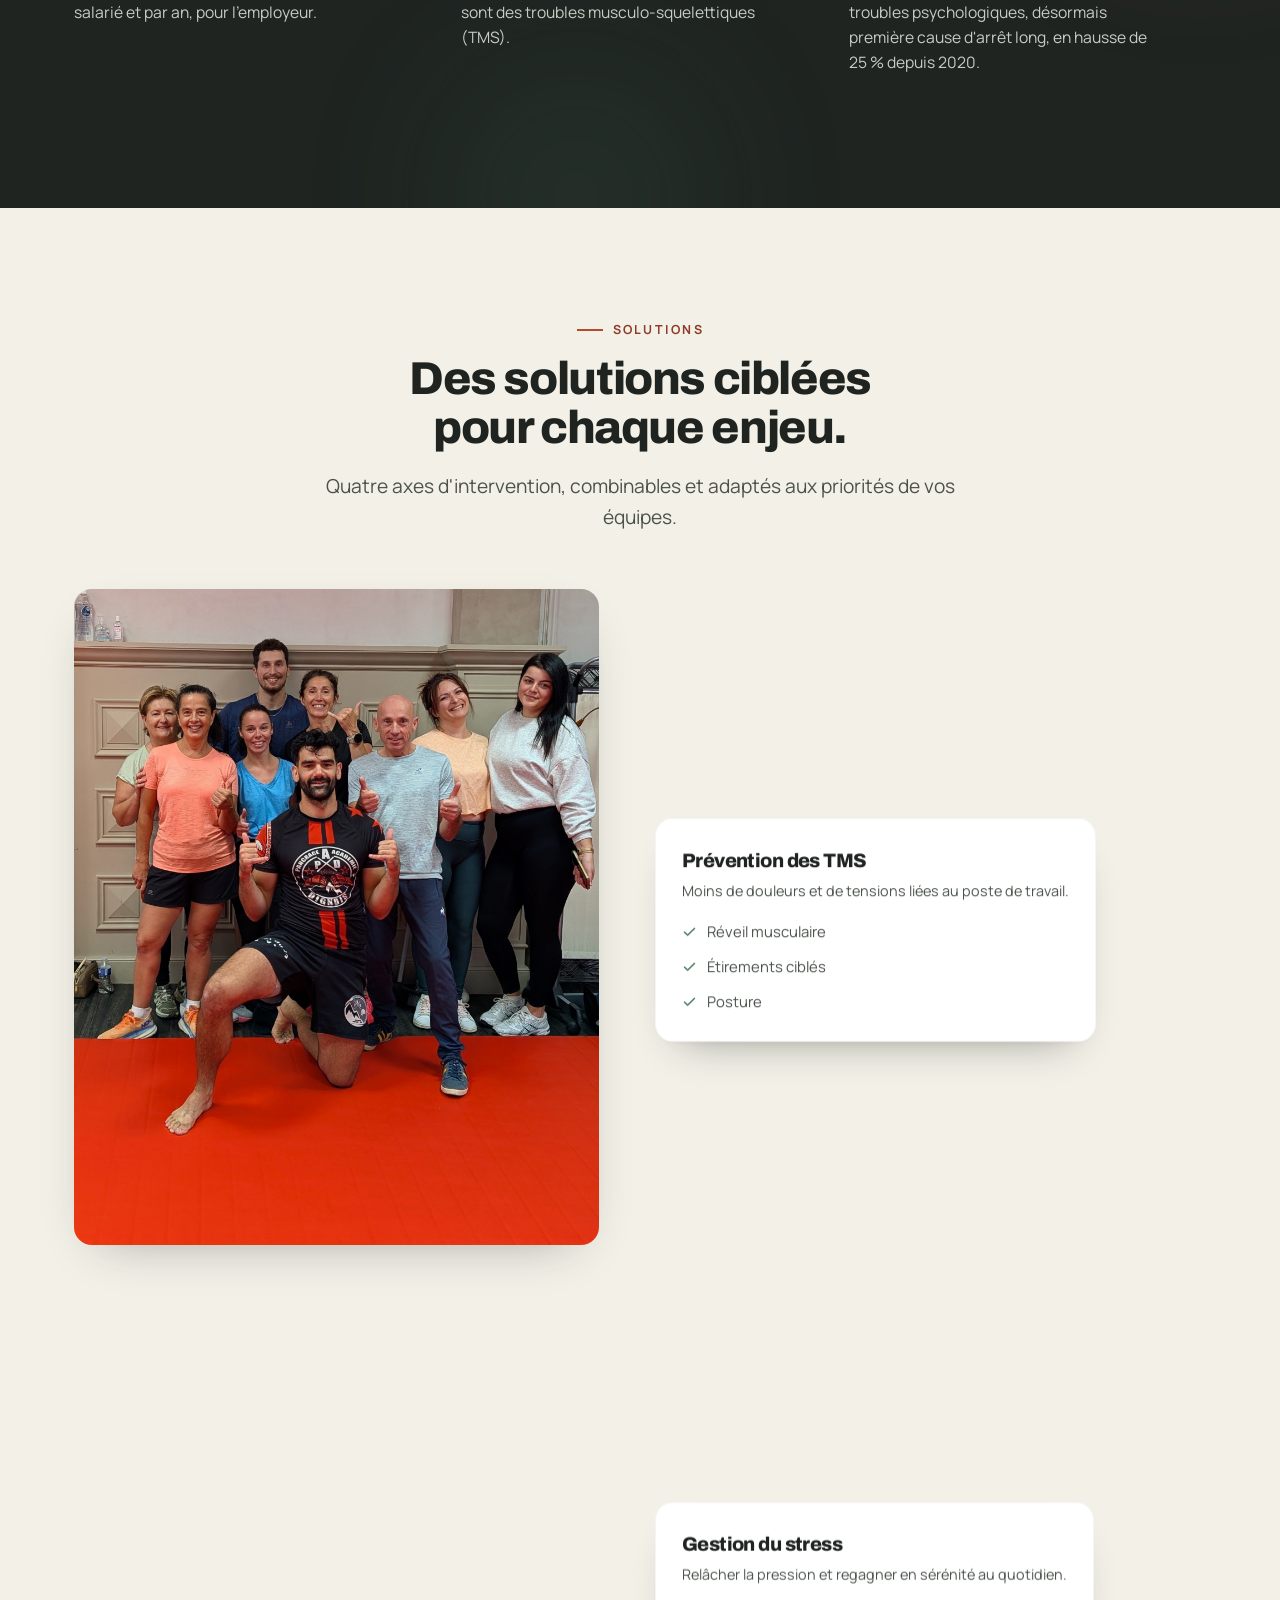
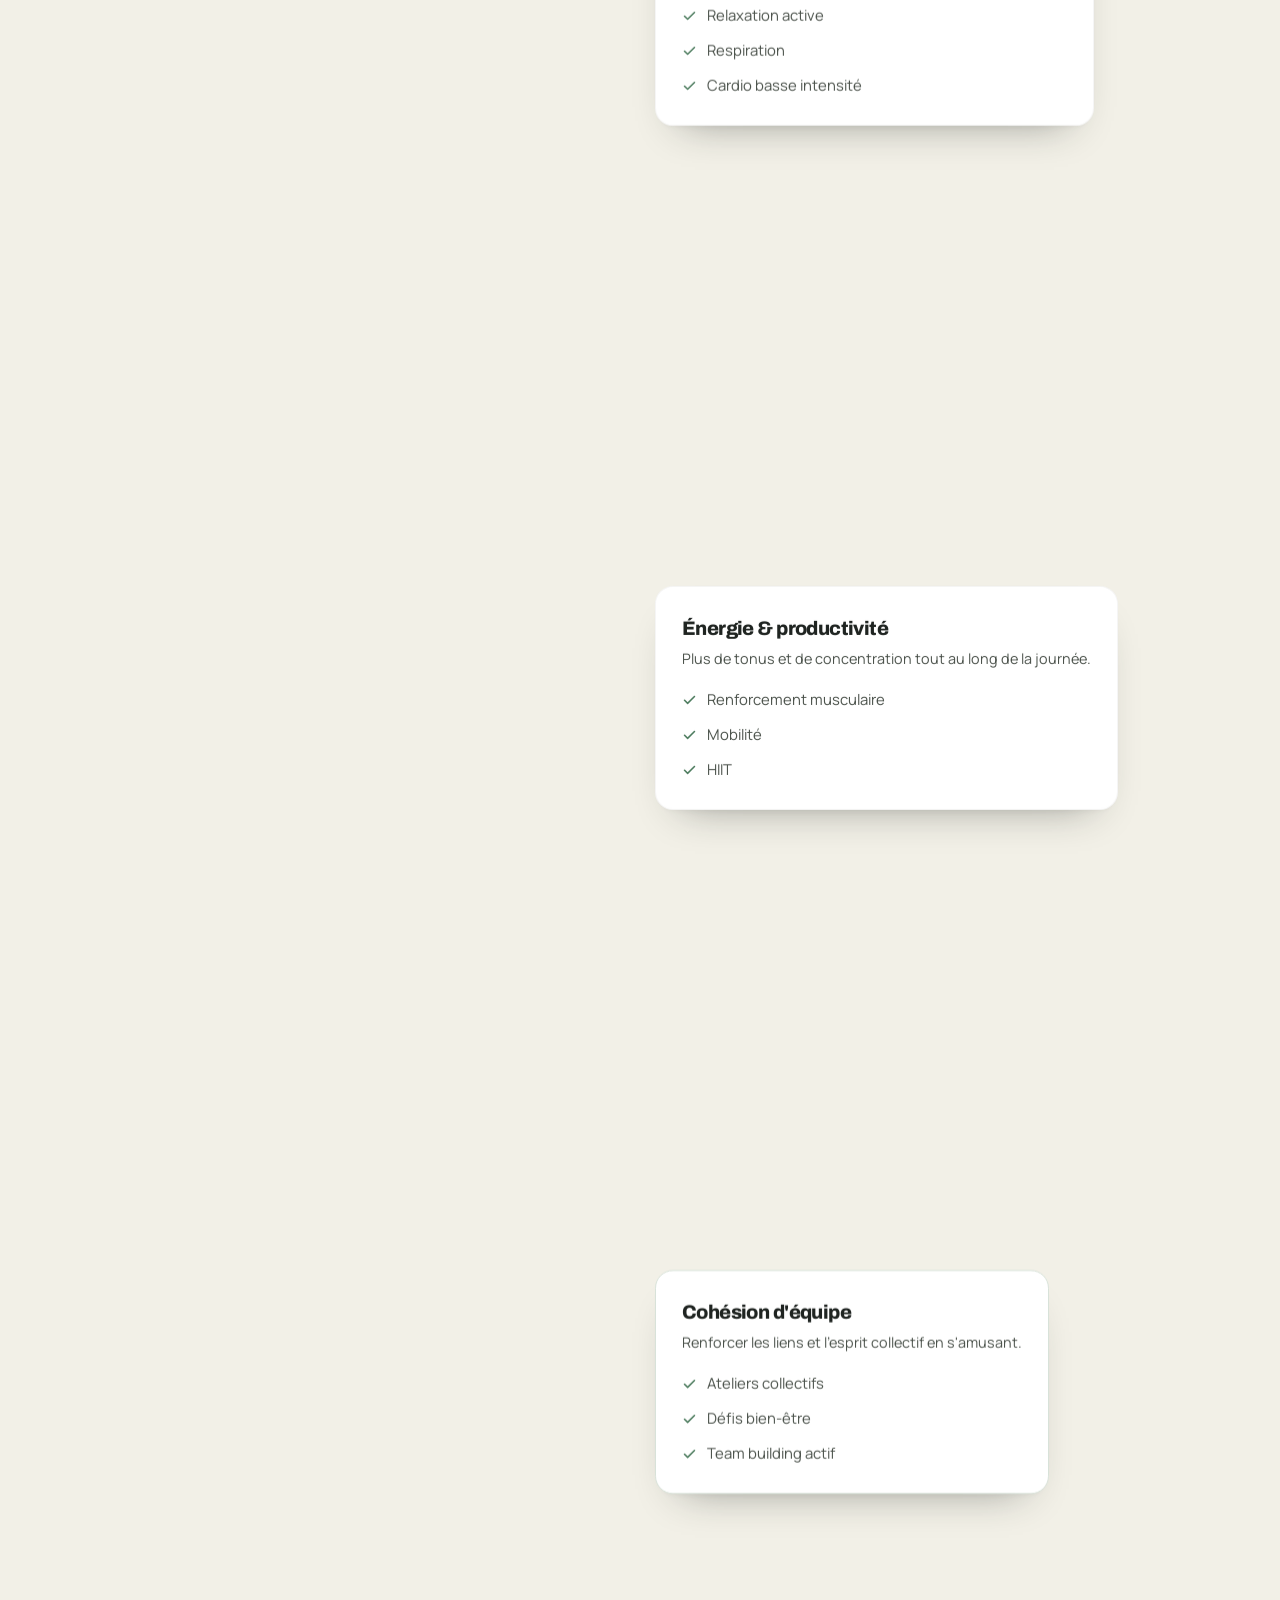
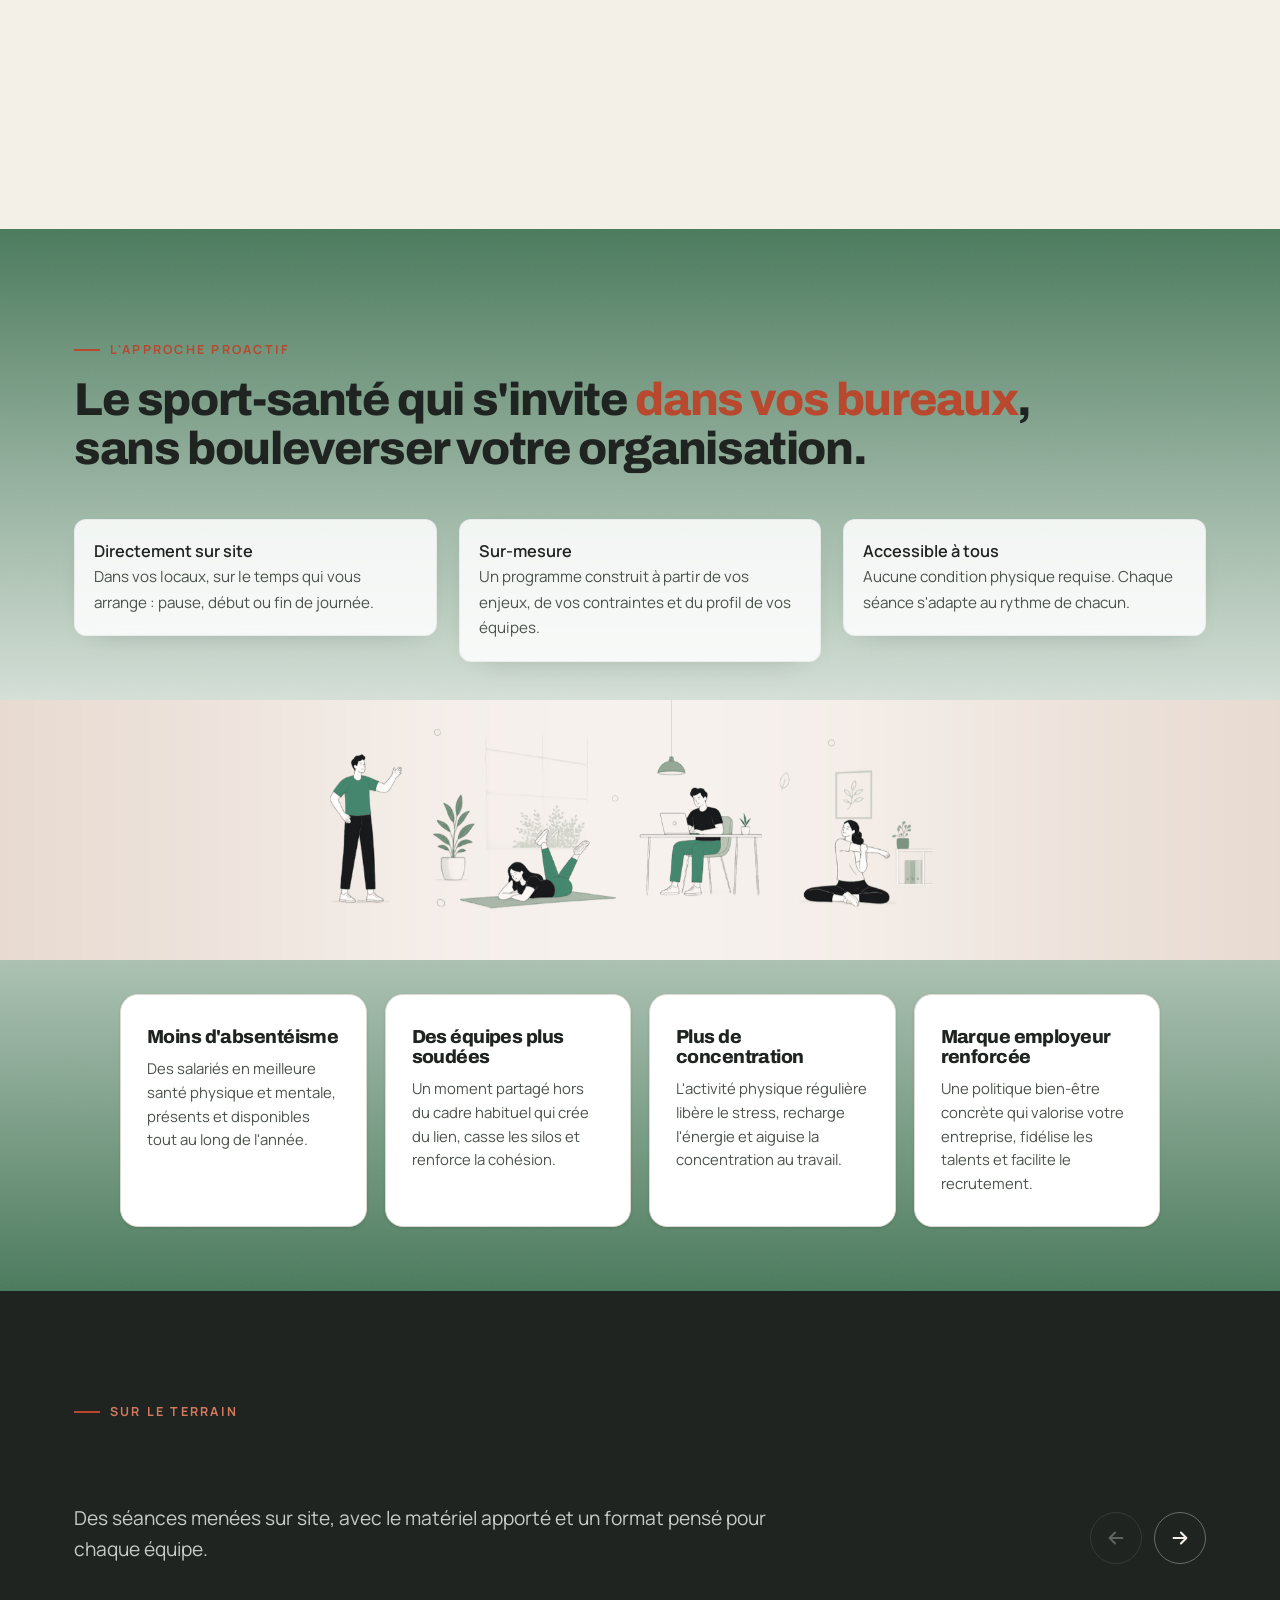
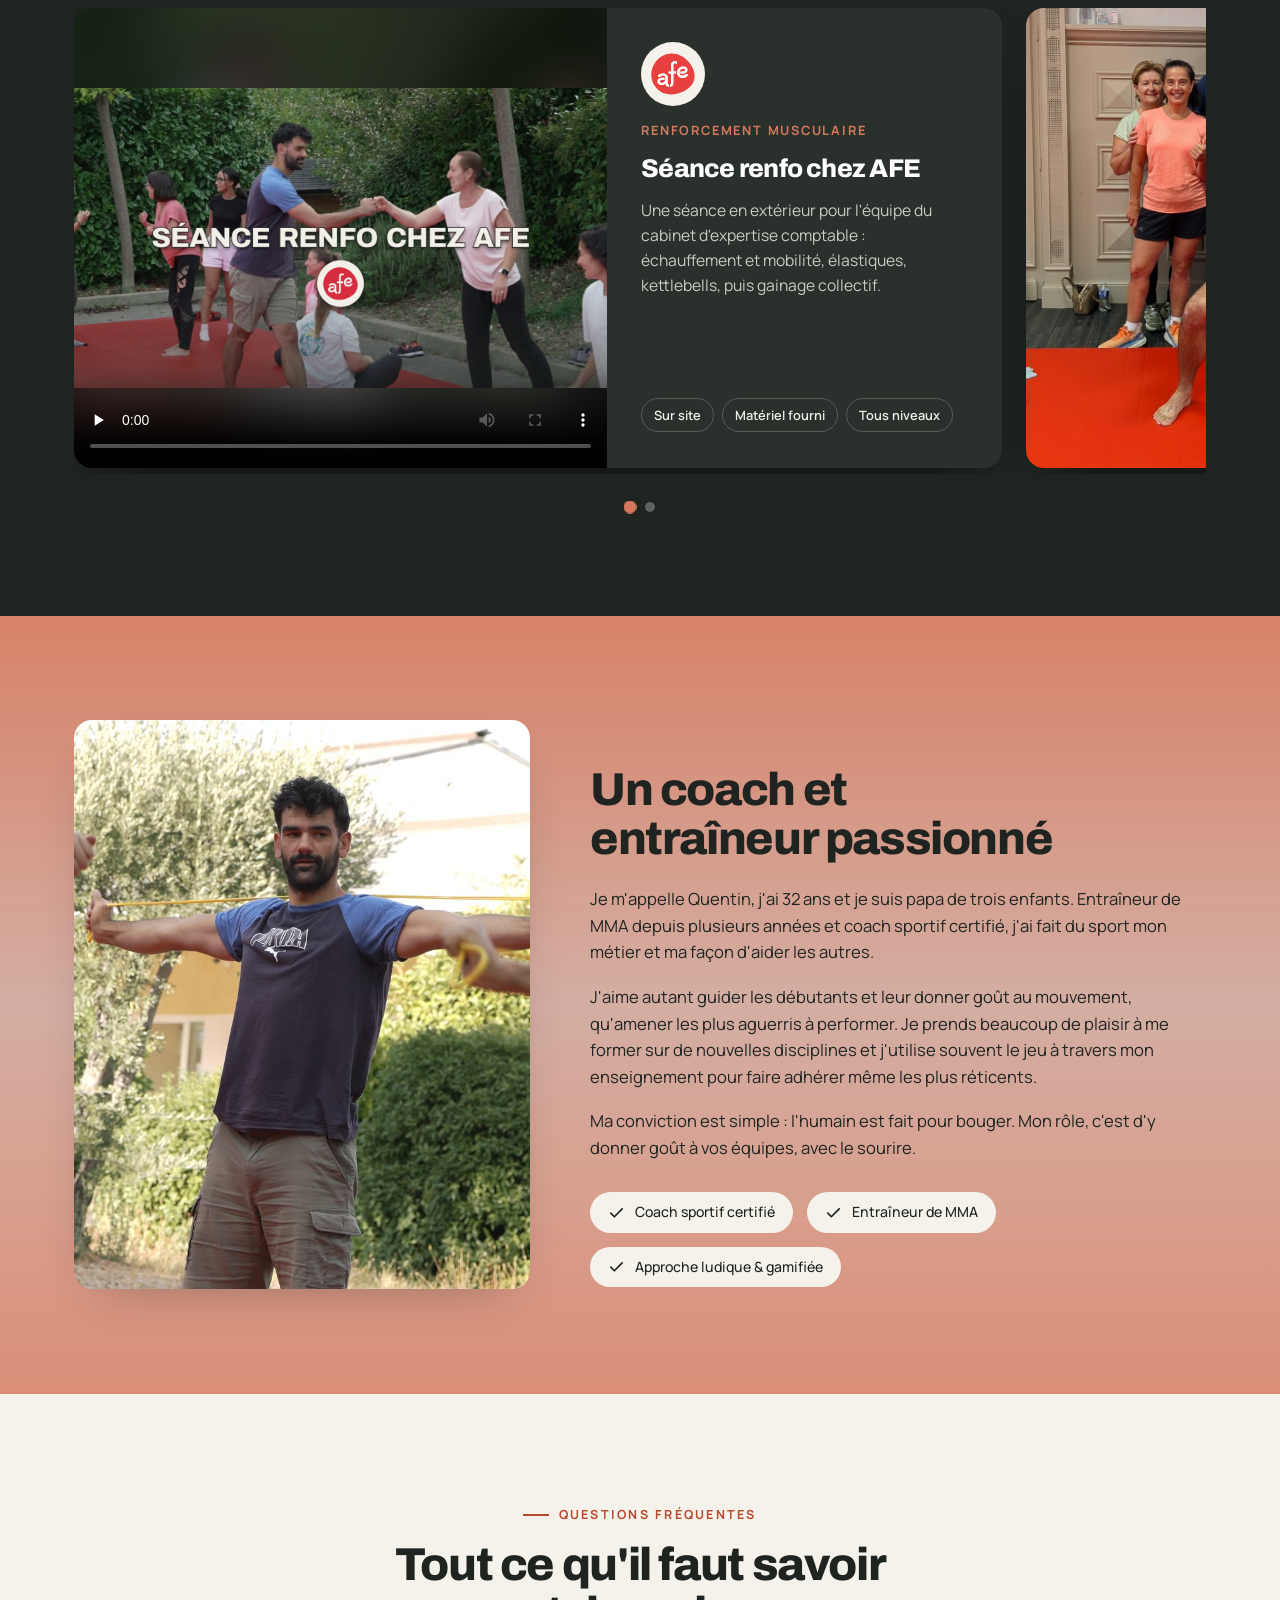
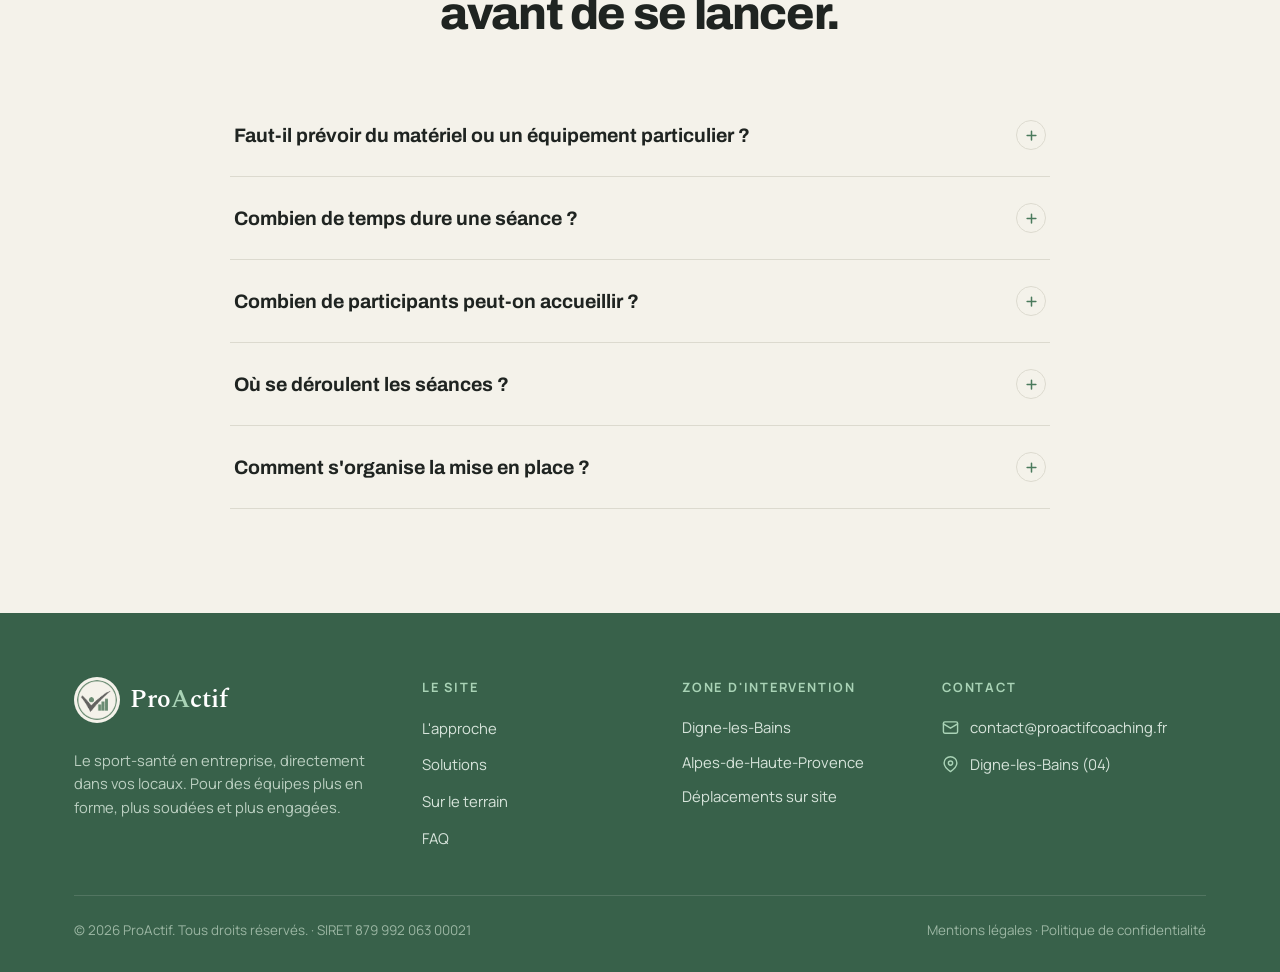
==== commit 84c66688: "Section cas clients, bouton visio et message de confirmation - Nouveau carrousel "Sur le terrain" : " ====
--- a/index.html
+++ b/index.html
@@ -915,6 +915,74 @@
 }
 
 /* ============================================================
+   15 bis. CAS CLIENTS : carrousel des prestations
+   ============================================================ */
+/* Ajoute le 02/10/2026. Fond anthracite comme le Constat, pour que la
+   video et les photos ressortent. Le defilement est NATIF (scroll-snap) :
+   glisser au doigt, molette horizontale, clavier, sans librairie. Les
+   fleches et les points ne font que piloter ce defilement. Les cartes font
+   82 % de la largeur pour que la suivante depasse : on voit qu'il y en a
+   d'autres. N'anime que transform et opacity.
+   Ajouter une prestation = ajouter un <li class="cas"> ; les points se
+   generent tout seuls. */
+.cas-clients{padding:104px 0;background:var(--ink);color:#eef0ec;overflow:hidden}
+.cas-clients h2{color:#fff}
+.cas-head{display:flex;align-items:flex-end;justify-content:space-between;gap:24px;margin-bottom:44px}
+.cas-head .lead{color:#c7ccc6;margin-top:16px}
+.cas-nav{display:flex;gap:12px;flex:none}
+.cas-fleche{width:52px;height:52px;border-radius:50%;border:1.5px solid rgba(244,242,234,.35);
+  background:transparent;color:#f4f2ea;display:grid;place-items:center;cursor:pointer;
+  transition:background-color .2s ease,transform .2s var(--ease),opacity .2s ease}
+.cas-fleche:hover{background:rgba(244,242,234,.1)}
+.cas-fleche:active{transform:scale(.94)}
+.cas-fleche:disabled{opacity:.3;cursor:default}
+.cas-fleche:focus-visible{outline:3px solid var(--accent-light);outline-offset:3px}
+.cas-fleche svg{width:22px;height:22px}
+.cas-piste{display:flex;gap:24px;list-style:none;overflow-x:auto;scroll-snap-type:x mandatory;
+  scroll-behavior:smooth;overscroll-behavior-x:contain;scrollbar-width:none;
+  padding:0 0 6px;margin:0}
+.cas-piste::-webkit-scrollbar{display:none}
+.cas-piste:focus-visible{outline:3px solid var(--accent-light);outline-offset:6px;border-radius:var(--radius)}
+.cas{flex:0 0 82%;scroll-snap-align:start;display:grid;grid-template-columns:1.35fr 1fr;
+  background:#2a302c;border-radius:var(--radius);overflow:hidden;
+  box-shadow:0 30px 60px -36px rgba(0,0,0,.8)}
+/* min-width:0 : sans lui, le lecteur video impose sa largeur minimale a la
+   colonne et ecrase le texte. */
+.cas > *{min-width:0}
+.cas{min-height:460px}
+.cas-media{position:relative;background:#141815;overflow:hidden}
+.cas-media video,.cas-media img{position:absolute;inset:0;width:100%;height:100%;object-fit:cover;display:block}
+/* La video garde son cadre entier (son titre est incruste, un recadrage le
+   couperait) : bandes sombres au besoin, fondues dans le fond de la carte. */
+.cas-media video{object-fit:contain;z-index:1}
+.cas-media.flou::before{content:"";position:absolute;inset:-30px;z-index:0;
+  background:var(--fond) center/cover no-repeat;filter:blur(26px) brightness(.55);transform:scale(1.08)}
+.cas-texte{padding:34px 34px 36px;display:flex;flex-direction:column;gap:14px}
+.cas-logo{width:64px;height:64px;border-radius:50%;background:#f4f2ea;display:grid;place-items:center;flex:none}
+.cas-logo img{width:46px;height:auto;display:block}
+.cas-type{font-size:.8rem;font-weight:700;letter-spacing:.14em;text-transform:uppercase;color:var(--accent-light)}
+.cas-texte h3{font-family:var(--serif);font-size:clamp(1.4rem,2vw,1.8rem);color:#fff;line-height:1.15}
+.cas-texte p{color:#c7ccc6;font-size:.98rem}
+.cas-tags{display:flex;flex-wrap:wrap;gap:8px;margin-top:auto;padding-top:8px}
+.cas-tags span{font-size:.8rem;font-weight:600;color:#eef0ec;border:1px solid rgba(244,242,234,.22);
+  border-radius:999px;padding:6px 12px}
+.cas-points{display:flex;justify-content:center;gap:10px;margin-top:28px}
+.cas-points button{width:10px;height:10px;border-radius:50%;border:0;padding:0;cursor:pointer;
+  background:rgba(244,242,234,.3);transition:transform .2s var(--ease),background-color .2s ease}
+.cas-points button[aria-current="true"]{background:var(--accent-light);transform:scale(1.3)}
+.cas-points button:focus-visible{outline:2px solid var(--accent-light);outline-offset:3px}
+@media (max-width:860px){
+  .cas-head{flex-direction:column;align-items:flex-start}
+  .cas-nav{display:none}
+  .cas{flex-basis:88%;grid-template-columns:1fr;min-height:0}
+  .cas-media{aspect-ratio:16/10}
+  .cas-texte{padding:24px 22px 26px}
+}
+@media (prefers-reduced-motion:reduce){
+  .cas-piste{scroll-behavior:auto}
+}
+
+/* ============================================================
    16. FOOTER
    ============================================================ */
 footer.site{background:var(--green-deep);color:#d7e4db;padding:64px 0 30px}
@@ -1217,6 +1285,7 @@
         <li><a href="#probleme">Constat</a></li>
         <li><a href="#formats">Solutions</a></li>
         <li><a href="#solution">L'approche</a></li>
+        <li><a href="#sur-le-terrain">Sur le terrain</a></li>
         <li><a href="#apropos">À propos</a></li>
         <li><a href="#faq">FAQ</a></li>
       </ul>
@@ -1239,6 +1308,7 @@
   <a href="#probleme">Constat</a>
   <a href="#formats">Solutions</a>
   <a href="#solution">L'approche</a>
+  <a href="#sur-le-terrain">Sur le terrain</a>
   <a href="#apropos">À propos</a>
   <a href="#faq">FAQ</a>
   <a href="#contact" class="btn btn-primary">Réserver un appel découverte</a>
@@ -1450,6 +1520,55 @@
      FORMATS DE SÉANCES — 3 cartes (aucun prix)
      ============================================================ -->
 <!-- ============================================================
+     CAS CLIENTS — carrousel des prestations
+     ============================================================ -->
+<section class="cas-clients" id="sur-le-terrain" aria-labelledby="cas-titre">
+  <div class="wrap">
+    <div class="cas-head">
+      <div>
+        <span class="eyebrow reveal" style="color:var(--accent-light)">Sur le terrain</span>
+        <h2 class="h-section reveal d1" id="cas-titre" style="margin-top:16px">Ils ont fait bouger leurs équipes</h2>
+        <p class="lead reveal d2">Des séances menées sur site, avec le matériel apporté et un format pensé pour chaque équipe.</p>
+      </div>
+      <div class="cas-nav reveal d2">
+        <button class="cas-fleche" type="button" data-sens="-1" aria-label="Prestation précédente"><svg viewBox="0 0 24 24" fill="none" stroke="currentColor" stroke-width="2.2" stroke-linecap="round" stroke-linejoin="round"><path d="M19 12H5M11 6l-6 6 6 6"/></svg></button>
+        <button class="cas-fleche" type="button" data-sens="1" aria-label="Prestation suivante"><svg viewBox="0 0 24 24" fill="none" stroke="currentColor" stroke-width="2.2" stroke-linecap="round" stroke-linejoin="round"><path d="M5 12h14M13 6l6 6-6 6"/></svg></button>
+      </div>
+    </div>
+
+    <ul class="cas-piste reveal d2" id="cas-piste" tabindex="0" aria-label="Prestations réalisées, faire défiler horizontalement">
+      <li class="cas" aria-roledescription="diapositive" aria-label="1 sur 2 : séance renfo chez AFE">
+        <div class="cas-media flou" style="--fond:url(assets/cas-clients/seance-renfo-afe.jpg)">
+          <video controls playsinline preload="none" poster="assets/cas-clients/seance-renfo-afe.jpg">
+            <source src="assets/cas-clients/seance-renfo-afe.mp4" type="video/mp4" />
+          </video>
+        </div>
+        <div class="cas-texte">
+          <div class="cas-logo"><img src="assets/clients/afe-marque.svg" alt="" style="width:44px" /></div>
+          <span class="cas-type">Renforcement musculaire</span>
+          <h3>Séance renfo chez AFE</h3>
+          <p>Une séance en extérieur pour l'équipe du cabinet d'expertise comptable : échauffement et mobilité, élastiques, kettlebells, puis gainage collectif.</p>
+          <div class="cas-tags"><span>Sur site</span><span>Matériel fourni</span><span>Tous niveaux</span></div>
+        </div>
+      </li>
+      <li class="cas" aria-roledescription="diapositive" aria-label="2 sur 2 : jeux de confrontation chez H2P">
+        <div class="cas-media">
+          <img src="assets/cas-clients/jeux-confrontation-h2p.jpg" alt="Quentin et l'équipe d'Habitations de Haute-Provence, pouces levés, sur le tapis de la séance" loading="lazy" width="1200" height="1201" style="object-position:50% 35%" />
+        </div>
+        <div class="cas-texte">
+          <div class="cas-logo"><img src="assets/clients/h2p.svg" alt="" style="width:40px" /></div>
+          <span class="cas-type">Jeux de confrontation</span>
+          <h3>Jeux de confrontation chez H2P</h3>
+          <p>Une séance ludique sur tapis pour l'équipe d'Habitations de Haute-Provence : des jeux d'opposition encadrés, pour se dépenser, rire ensemble et renforcer la cohésion.</p>
+          <div class="cas-tags"><span>Cohésion</span><span>Ludique</span><span>Tous niveaux</span></div>
+        </div>
+      </li>
+    </ul>
+    <div class="cas-points" id="cas-points" aria-label="Choisir une prestation"></div>
+  </div>
+</section>
+
+<!-- ============================================================
      À PROPOS — le coach
      ============================================================ -->
 <section class="about" id="apropos">
@@ -1524,6 +1643,7 @@
         <ul>
           <li><a href="#solution">L'approche</a></li>
             <li><a href="#formats">Solutions</a></li>
+          <li><a href="#sur-le-terrain">Sur le terrain</a></li>
           <li><a href="#faq">FAQ</a></li>
         </ul>
       </div>
@@ -1561,7 +1681,7 @@
   <ul class="cp-list">
     <li><a class="cp-opt is-main" href="https://koalendar.com/e/seance-offerte" target="_blank" rel="noopener">
       <span class="cp-ic"><svg viewBox="0 0 24 24" fill="none" stroke="currentColor" stroke-width="2" stroke-linecap="round" stroke-linejoin="round"><rect x="3" y="4.5" width="18" height="16.5" rx="2"/><path d="M16 2.5v4M8 2.5v4M3 10h18M9 15l2 2 4-4"/></svg></span>
-      <span><strong>Réservez un rendez-vous</strong><small>Choisissez un créneau en ligne</small></span>
+      <span><strong>Réservez une visio</strong><small>Choisissez un créneau en ligne</small></span>
     </a></li>
     <li><a class="cp-opt" href="https://wa.me/33678321380" target="_blank" rel="noopener">
       <span class="cp-ic"><svg viewBox="0 0 24 24" fill="none" stroke="currentColor" stroke-width="2" stroke-linecap="round" stroke-linejoin="round"><path d="M3.5 20.5l1.3-4.2A8.5 8.5 0 1 1 8 19.4z"/><path d="M9 9.2c.2 2.6 2.2 4.6 4.8 4.8l1-1.3 2 .9c-.2 1.3-1.3 2-2.6 1.8A7 7 0 0 1 8.4 9.6C8.2 8.3 9 7.2 10.2 7l.9 2z"/></svg></span>
@@ -1635,7 +1755,7 @@
     <div class="form-success" id="form-success" role="status">
       <div class="ck"><svg viewBox="0 0 24 24" fill="none" stroke="currentColor" stroke-width="2.4" stroke-linecap="round" stroke-linejoin="round"><path d="M20 7L9 18l-5-5"/></svg></div>
       <h3>Demande bien reçue !</h3>
-      <p>Merci de votre confiance. Je reviens vers vous très vite pour convenir d'un créneau d'échange. À très bientôt !</p>
+      <p>Merci de votre confiance. Je reviens vers vous au plus vite !</p>
     </div>
   </div>
 </div>
@@ -1969,6 +2089,64 @@
     });
   }
 
+  /* ---- Cas clients : carrousel ----
+     Le defilement est natif (scroll-snap). Ce script ajoute les fleches,
+     les points, et met en pause une video qui sort de l'ecran. La carte
+     active est celle dont le bord gauche est le plus proche de celui de
+     la piste. */
+  var piste = document.getElementById('cas-piste');
+  if (piste) {
+    var cas = Array.prototype.slice.call(piste.querySelectorAll('.cas'));
+    var points = document.getElementById('cas-points');
+    var fleches = document.querySelectorAll('.cas-fleche');
+    cas.forEach(function (c, i) {
+      var b = document.createElement('button');
+      b.type = 'button';
+      b.setAttribute('aria-label', 'Prestation ' + (i + 1) + ' sur ' + cas.length);
+      b.addEventListener('click', function () { aller(i); });
+      points.appendChild(b);
+    });
+    function actif() {
+      var gauche = piste.getBoundingClientRect().left, best = 0, d = Infinity;
+      cas.forEach(function (c, i) {
+        var e = Math.abs(c.getBoundingClientRect().left - gauche);
+        if (e < d) { d = e; best = i; }
+      });
+      return best;
+    }
+    function aller(i) {
+      i = Math.max(0, Math.min(cas.length - 1, i));
+      piste.scrollTo({ left: cas[i].offsetLeft - piste.offsetLeft, behavior: motionOK ? 'smooth' : 'instant' });
+    }
+    function majCas() {
+      var a = actif();
+      points.querySelectorAll('button').forEach(function (b, i) {
+        b.setAttribute('aria-current', i === a ? 'true' : 'false');
+      });
+      var fin = piste.scrollLeft + piste.clientWidth >= piste.scrollWidth - 4;
+      fleches[0].disabled = piste.scrollLeft <= 4;
+      fleches[1].disabled = fin;
+      cas.forEach(function (c, i) {
+        var v = c.querySelector('video');
+        if (v && i !== a && !v.paused) v.pause();
+      });
+    }
+    fleches.forEach(function (f) {
+      f.addEventListener('click', function () { aller(actif() + Number(f.dataset.sens)); });
+    });
+    piste.addEventListener('keydown', function (e) {
+      if (e.key === 'ArrowRight') { e.preventDefault(); aller(actif() + 1); }
+      if (e.key === 'ArrowLeft') { e.preventDefault(); aller(actif() - 1); }
+    });
+    var attente = null;
+    piste.addEventListener('scroll', function () {
+      if (attente) cancelAnimationFrame(attente);
+      attente = requestAnimationFrame(majCas);
+    }, { passive: true });
+    window.addEventListener('resize', majCas);
+    majCas();
+  }
+
   /* ---- Année dynamique ---- */
   document.getElementById('year').textContent = new Date().getFullYear();
 })();
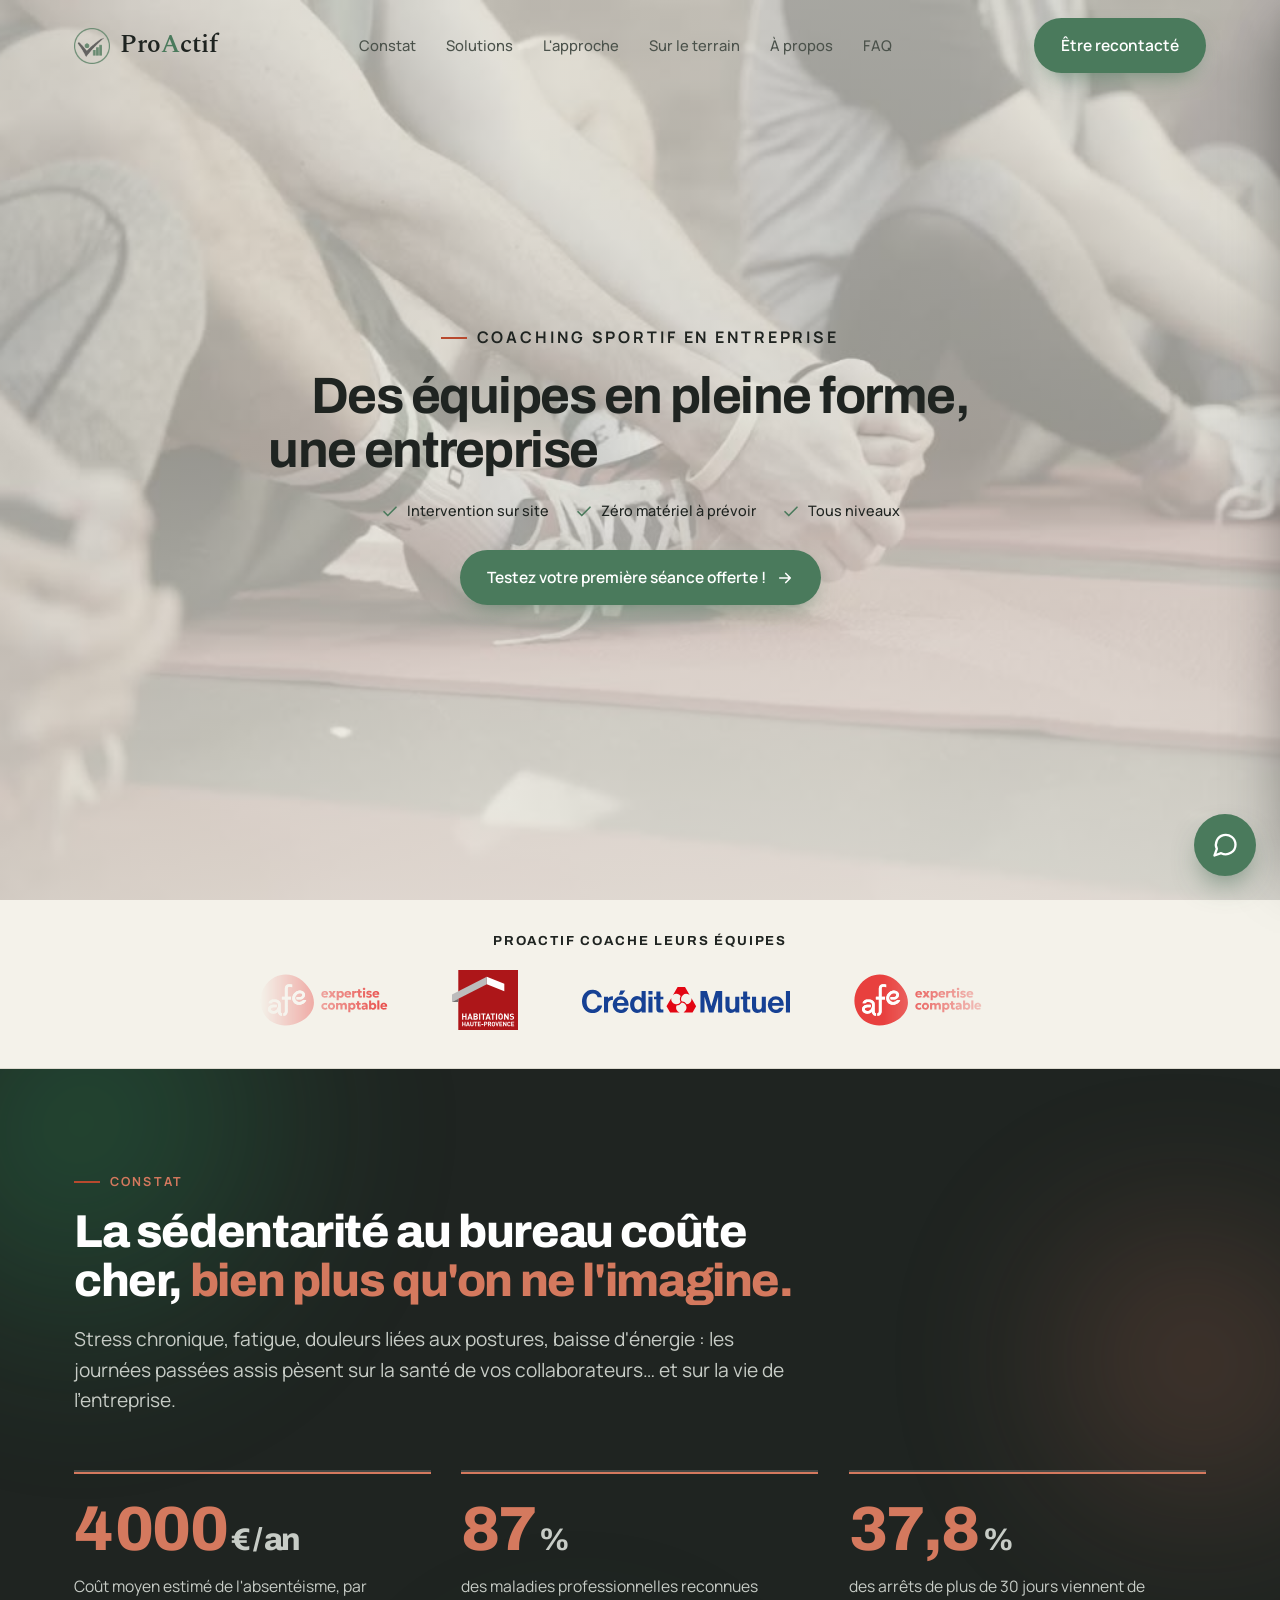
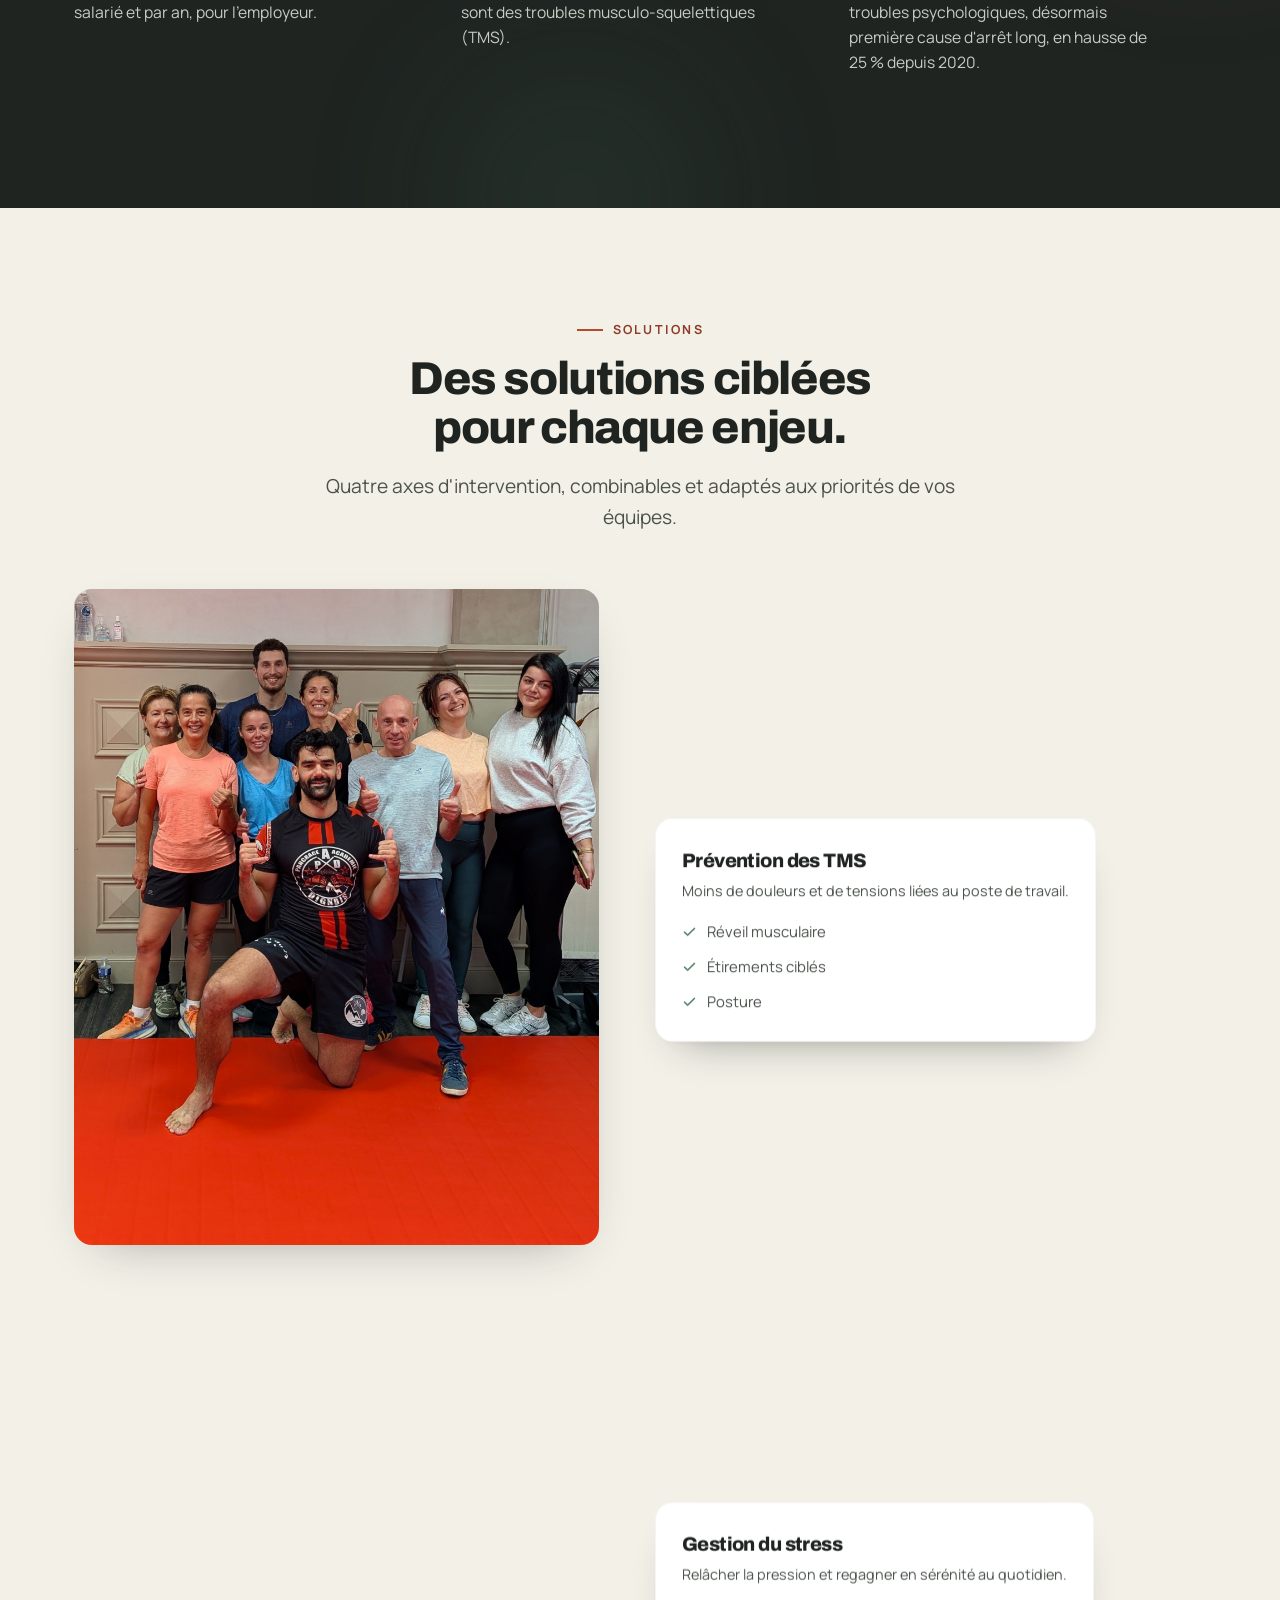
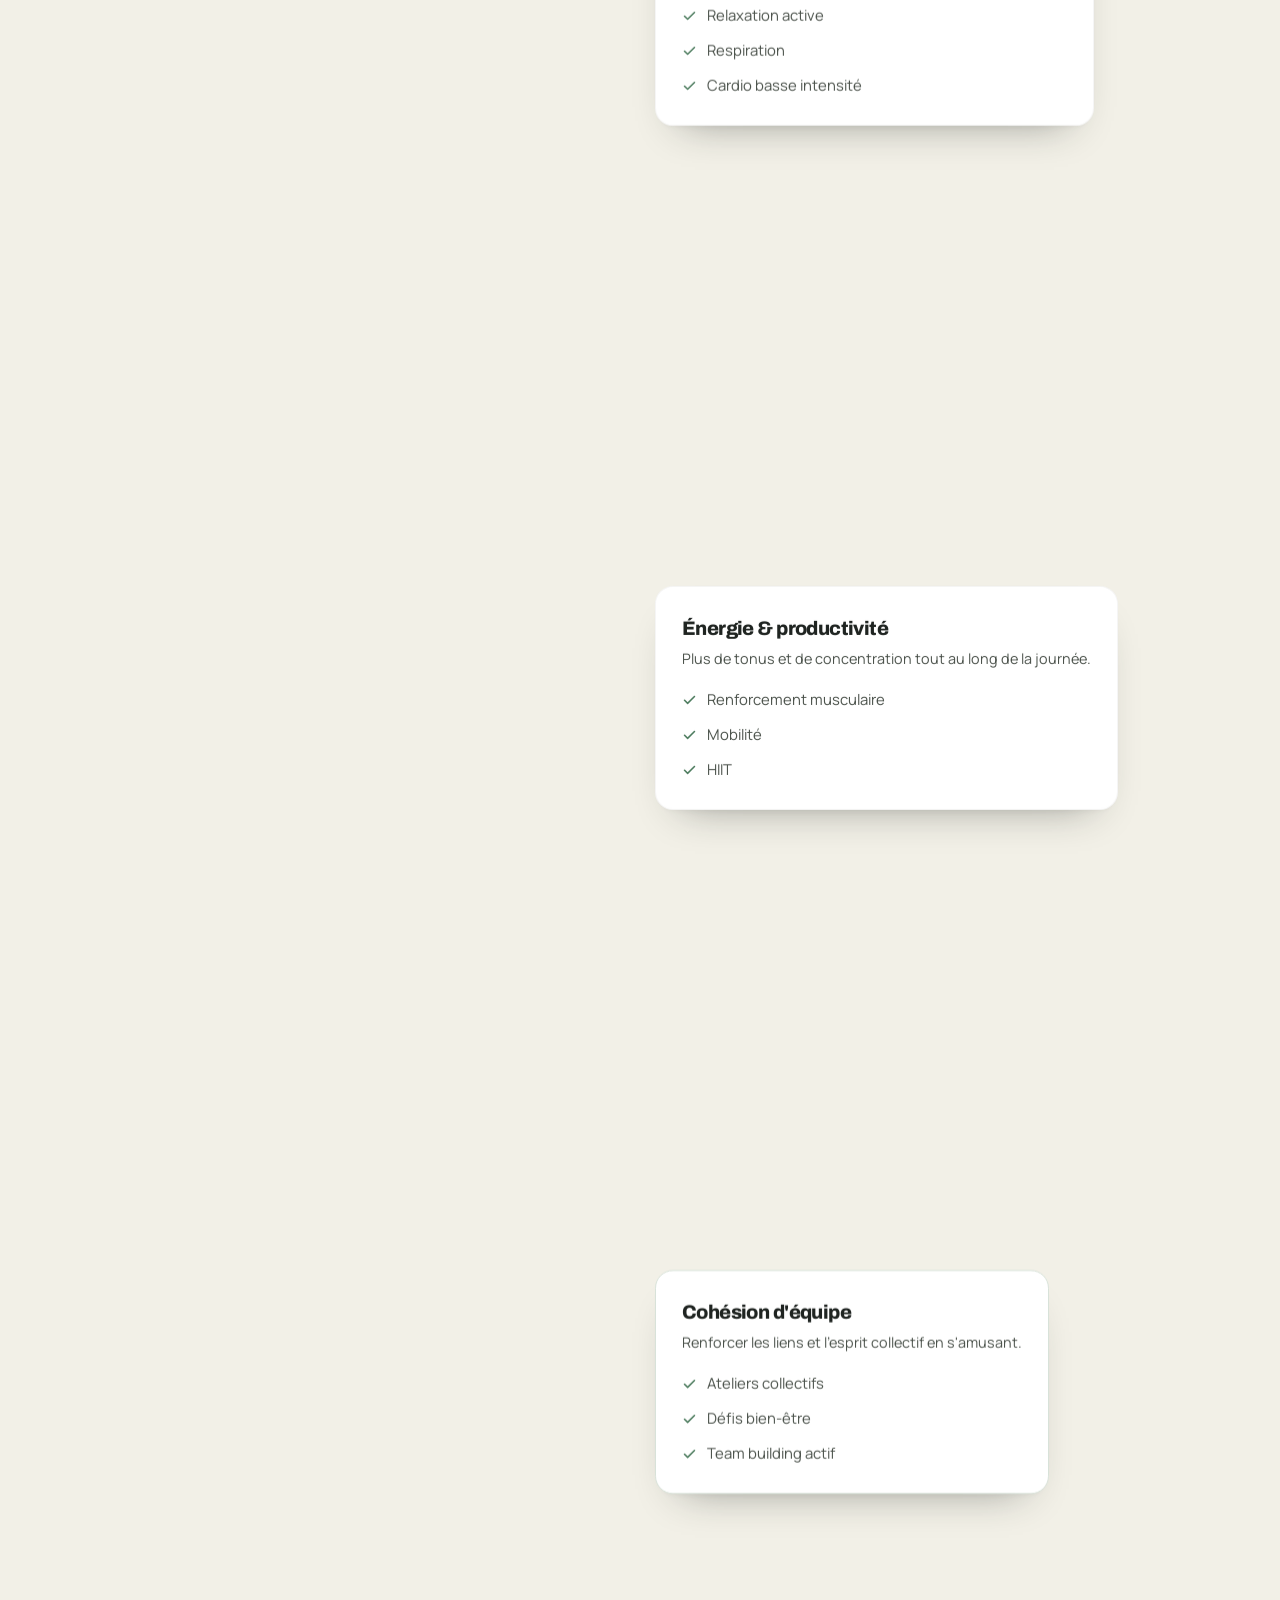
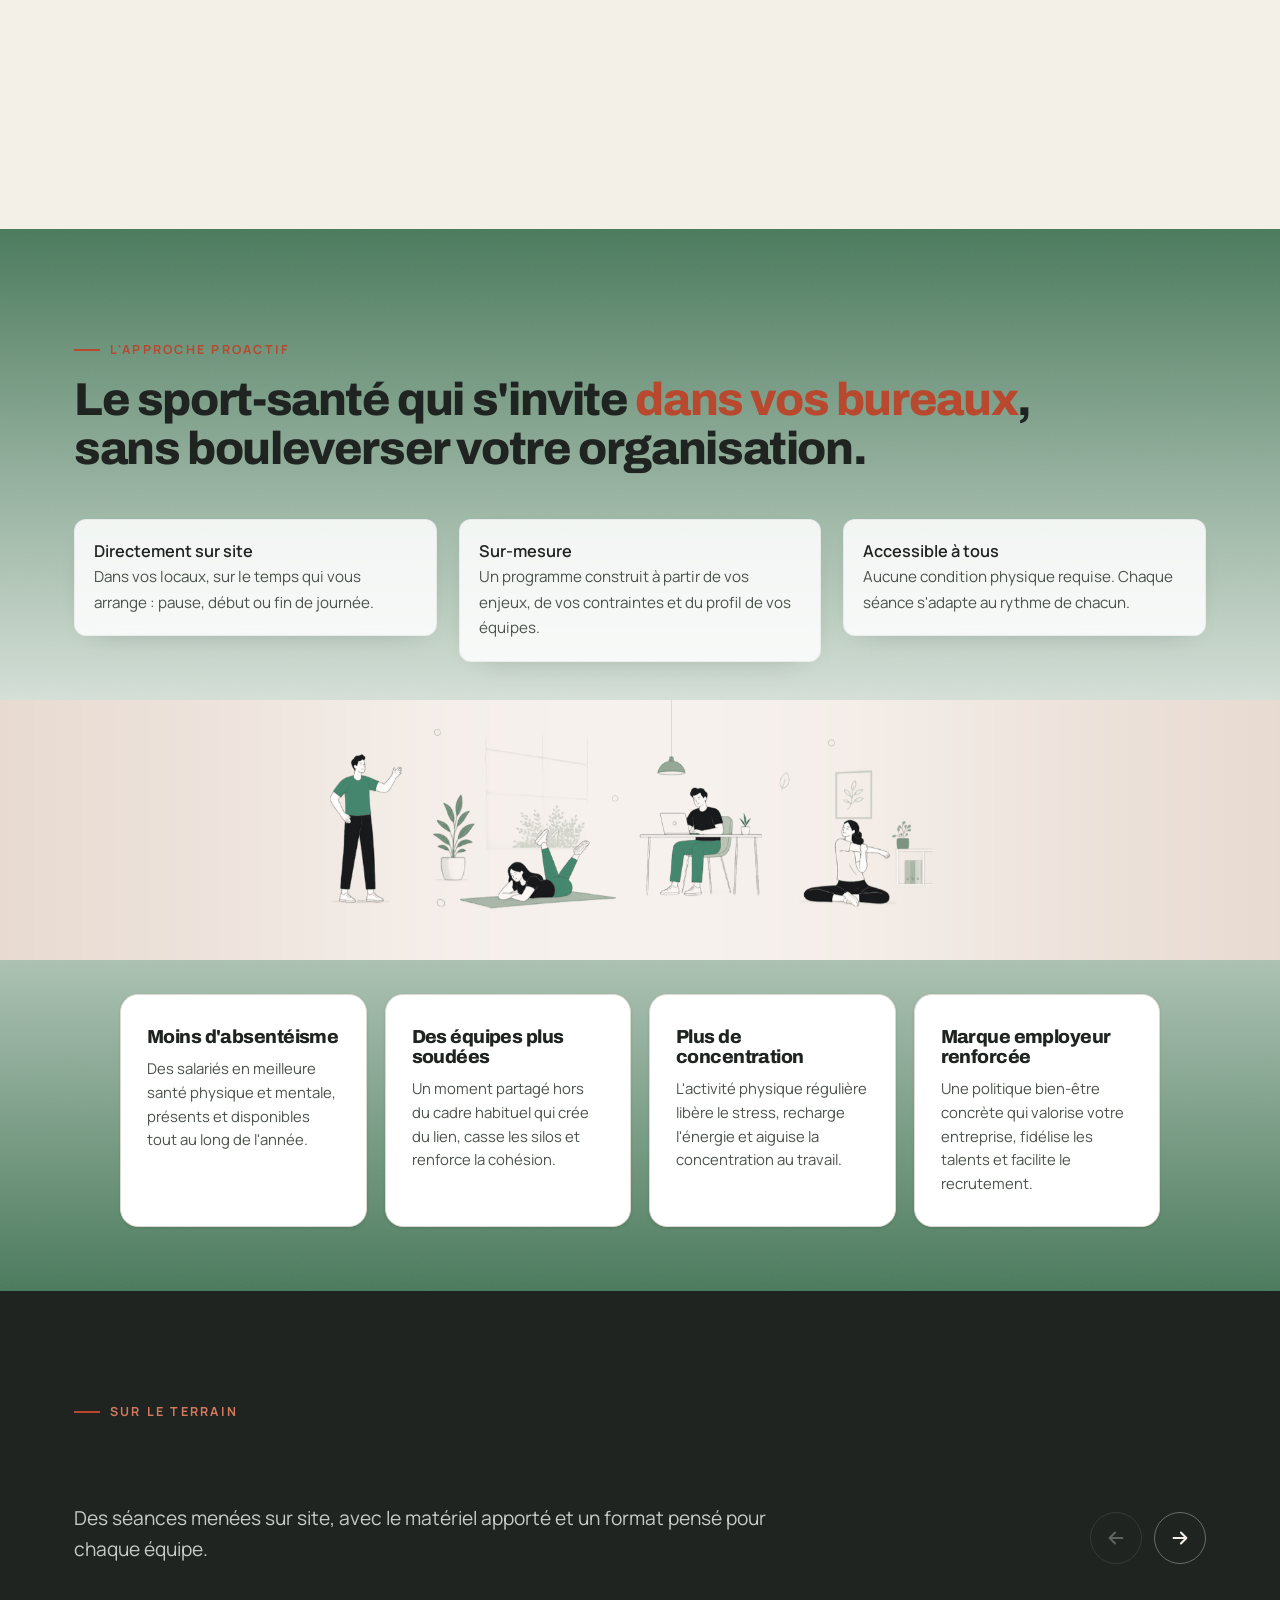
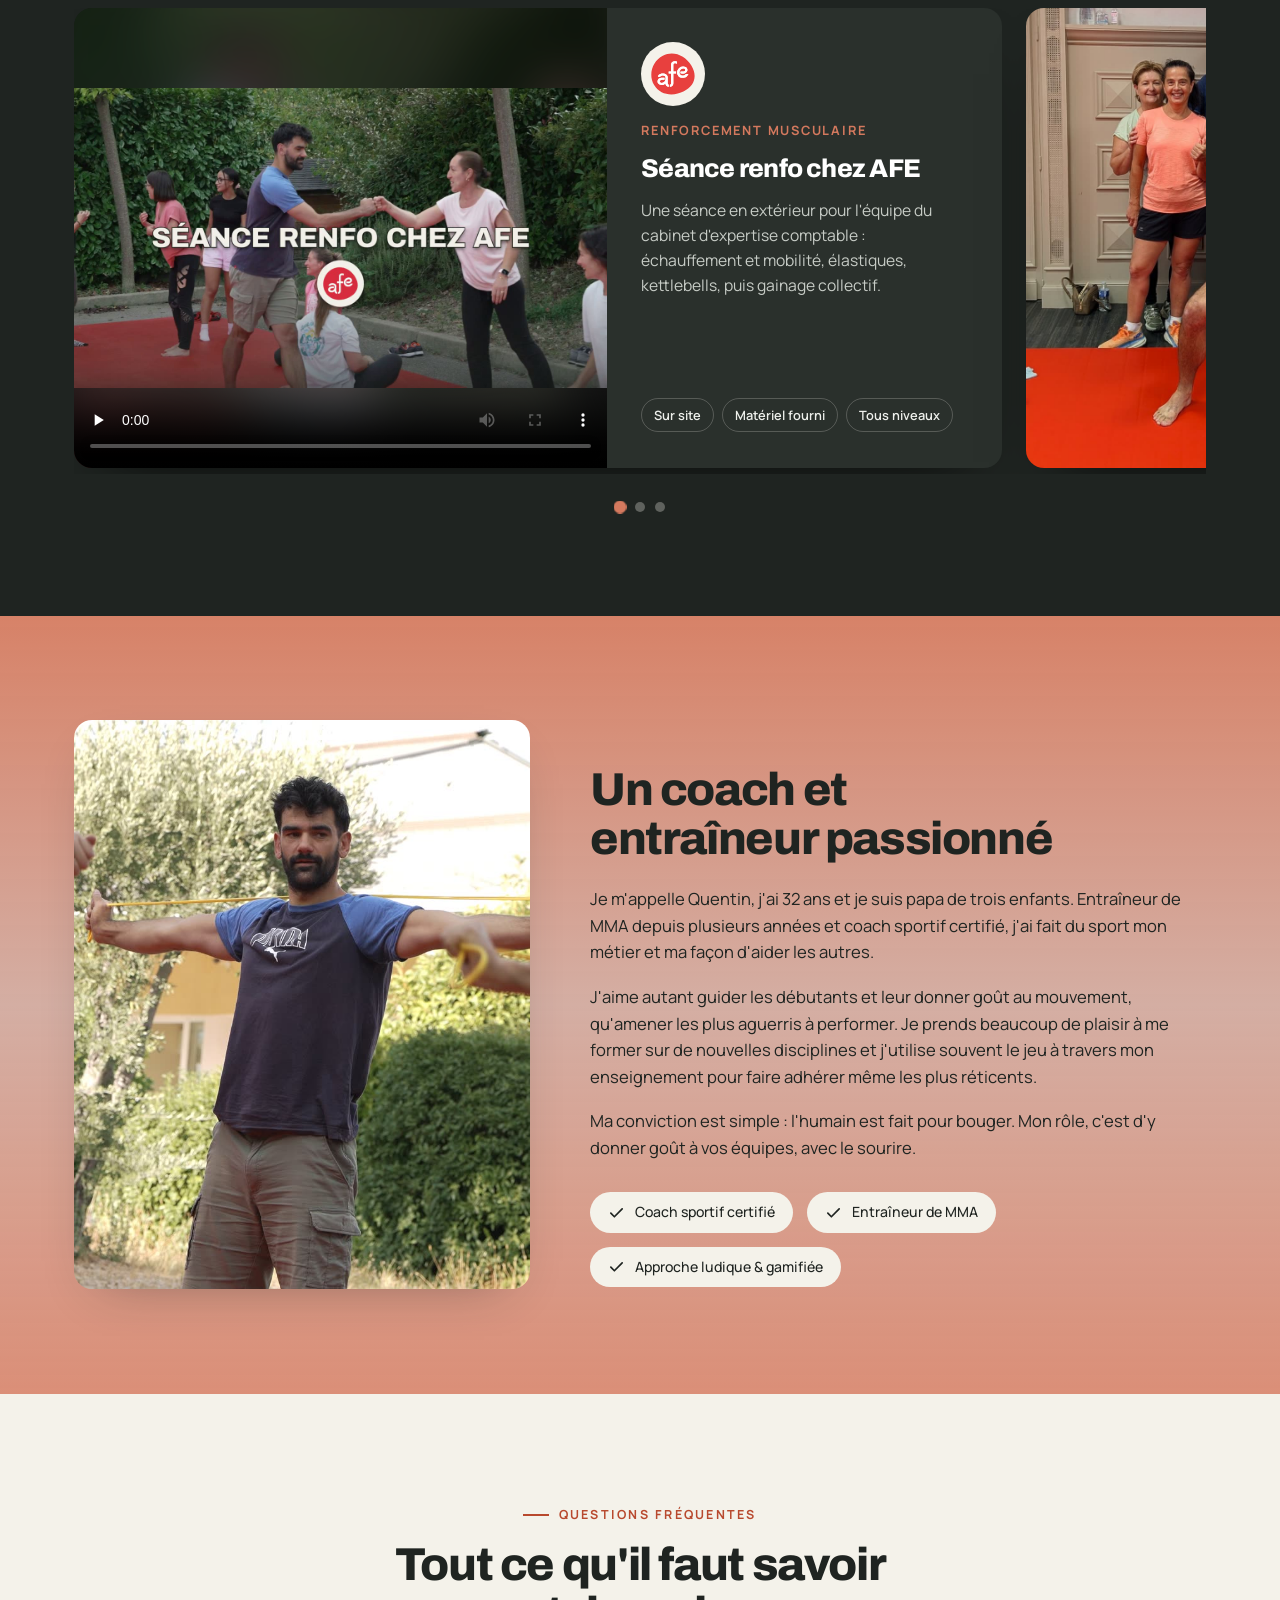
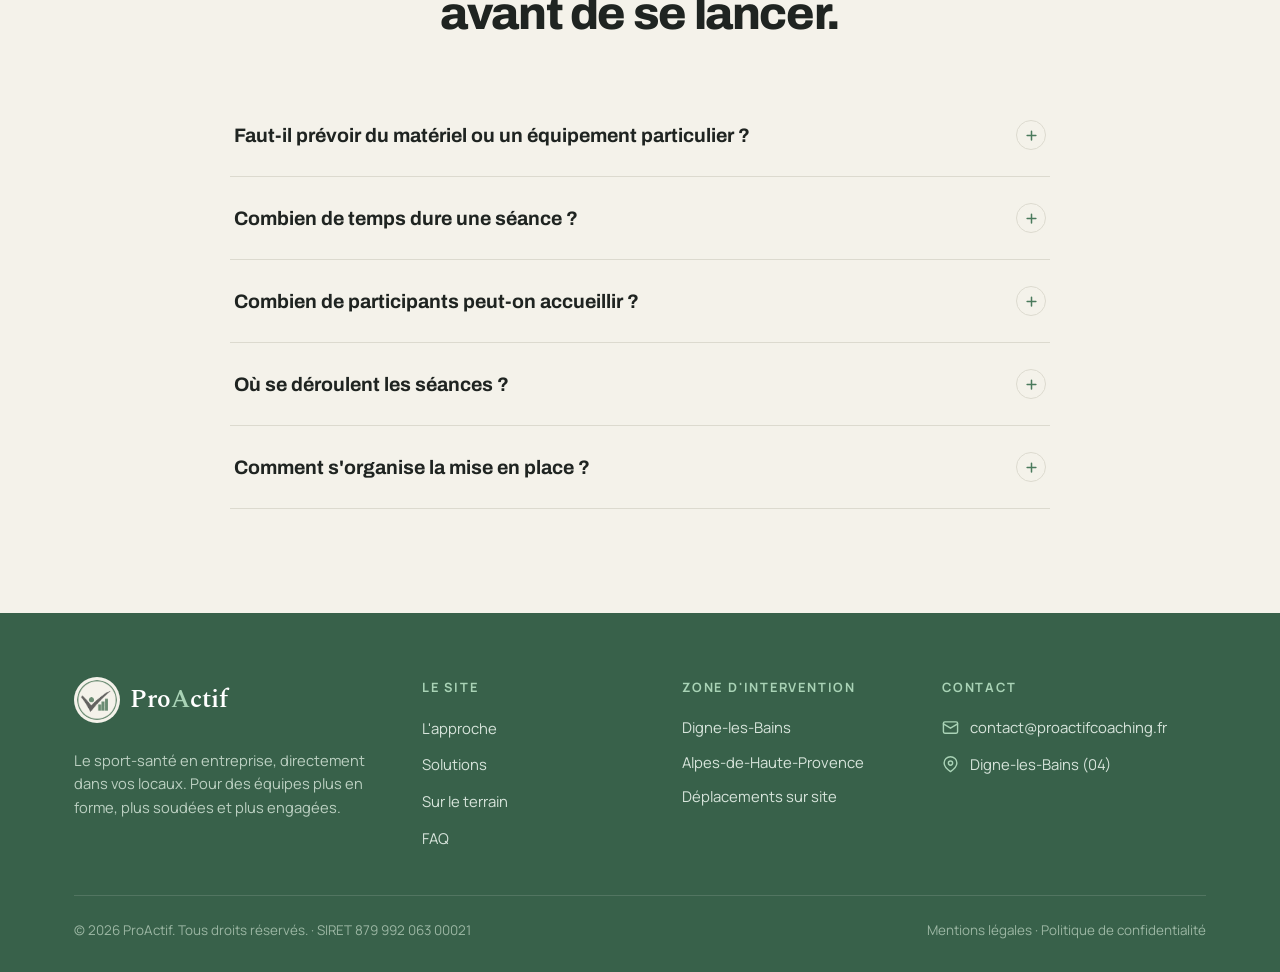
==== commit aca322f2: "Sur le terrain : cas Crédit Mutuel, séance de cohésion - Troisième carte du carrousel : micro-team b" ====
--- a/index.html
+++ b/index.html
@@ -960,6 +960,9 @@
 .cas-texte{padding:34px 34px 36px;display:flex;flex-direction:column;gap:14px}
 .cas-logo{width:64px;height:64px;border-radius:50%;background:#f4f2ea;display:grid;place-items:center;flex:none}
 .cas-logo img{width:46px;height:auto;display:block}
+/* Logo en mot (Crédit Mutuel) : pastille allongée plutôt que ronde. */
+.cas-logo.mot{width:auto;height:52px;padding:0 20px;border-radius:999px;align-self:flex-start}
+.cas-logo.mot img{width:150px}
 .cas-type{font-size:.8rem;font-weight:700;letter-spacing:.14em;text-transform:uppercase;color:var(--accent-light)}
 .cas-texte h3{font-family:var(--serif);font-size:clamp(1.4rem,2vw,1.8rem);color:#fff;line-height:1.15}
 .cas-texte p{color:#c7ccc6;font-size:.98rem}
@@ -1537,7 +1540,7 @@
     </div>
 
     <ul class="cas-piste reveal d2" id="cas-piste" tabindex="0" aria-label="Prestations réalisées, faire défiler horizontalement">
-      <li class="cas" aria-roledescription="diapositive" aria-label="1 sur 2 : séance renfo chez AFE">
+      <li class="cas" aria-roledescription="diapositive" aria-label="1 sur 3 : séance renfo chez AFE">
         <div class="cas-media flou" style="--fond:url(assets/cas-clients/seance-renfo-afe.jpg)">
           <video controls playsinline preload="none" poster="assets/cas-clients/seance-renfo-afe.jpg">
             <source src="assets/cas-clients/seance-renfo-afe.mp4" type="video/mp4" />
@@ -1551,7 +1554,7 @@
           <div class="cas-tags"><span>Sur site</span><span>Matériel fourni</span><span>Tous niveaux</span></div>
         </div>
       </li>
-      <li class="cas" aria-roledescription="diapositive" aria-label="2 sur 2 : jeux de confrontation chez H2P">
+      <li class="cas" aria-roledescription="diapositive" aria-label="2 sur 3 : jeux de confrontation chez H2P">
         <div class="cas-media">
           <img src="assets/cas-clients/jeux-confrontation-h2p.jpg" alt="Quentin et l'équipe d'Habitations de Haute-Provence, pouces levés, sur le tapis de la séance" loading="lazy" width="1200" height="1201" style="object-position:50% 35%" />
         </div>
@@ -1561,6 +1564,20 @@
           <h3>Jeux de confrontation chez H2P</h3>
           <p>Une séance ludique sur tapis pour l'équipe d'Habitations de Haute-Provence : des jeux d'opposition encadrés, pour se dépenser, rire ensemble et renforcer la cohésion.</p>
           <div class="cas-tags"><span>Cohésion</span><span>Ludique</span><span>Tous niveaux</span></div>
+        </div>
+      </li>
+      <li class="cas" aria-roledescription="diapositive" aria-label="3 sur 3 : séance de cohésion au Crédit Mutuel">
+        <div class="cas-media flou" style="--fond:url(assets/cas-clients/seance-cohesion-credit-mutuel.jpg)">
+          <video controls playsinline preload="none" poster="assets/cas-clients/seance-cohesion-credit-mutuel.jpg">
+            <source src="assets/cas-clients/seance-cohesion-credit-mutuel.mp4" type="video/mp4" />
+          </video>
+        </div>
+        <div class="cas-texte">
+          <div class="cas-logo mot"><img src="assets/clients/credit-mutuel.svg" alt="" /></div>
+          <span class="cas-type">Cohésion d'équipe</span>
+          <h3>Un jeu sur mesure au Crédit Mutuel</h3>
+          <p>Micro-team building conçu pour leur contexte, avec 4 rôles différents selon son envie de s'impliquer.</p>
+          <div class="cas-tags"><span>Cohésion</span><span>Sans transpirer</span><span>Sur mesure</span></div>
         </div>
       </li>
     </ul>
